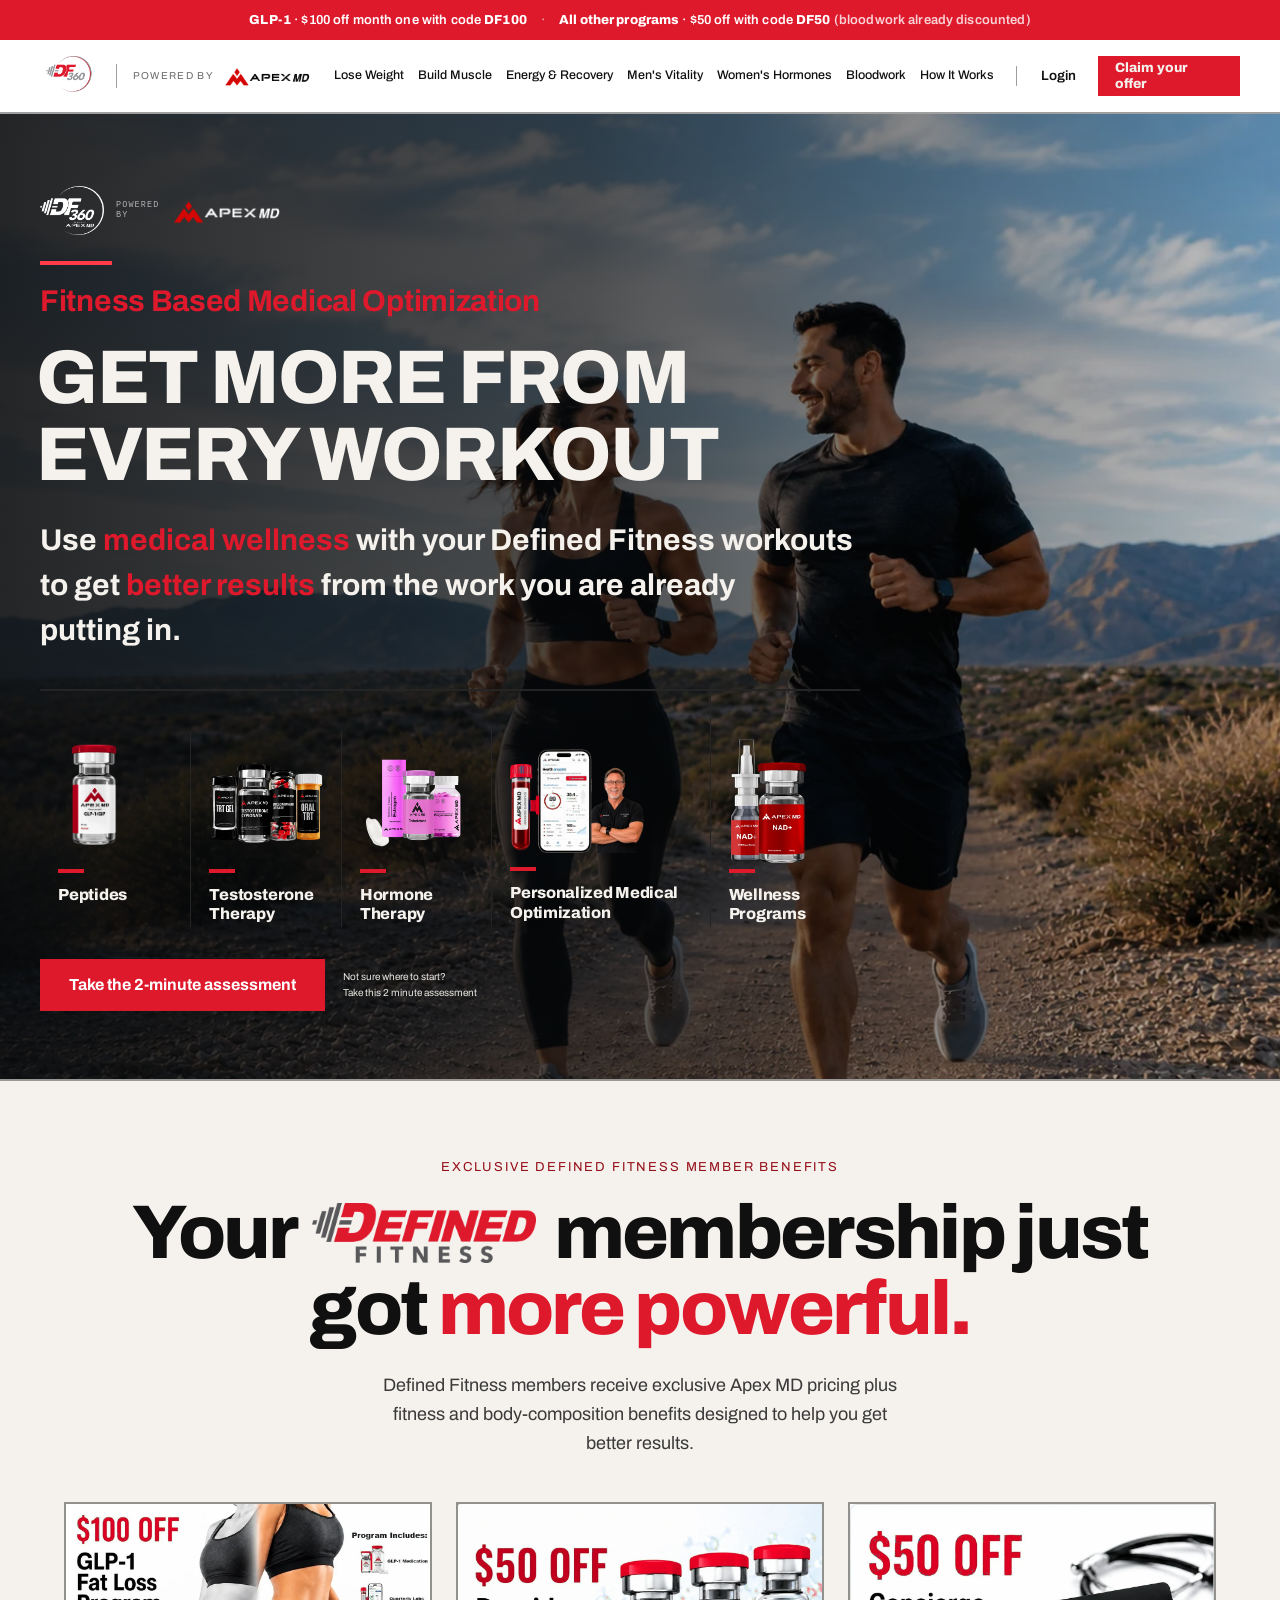
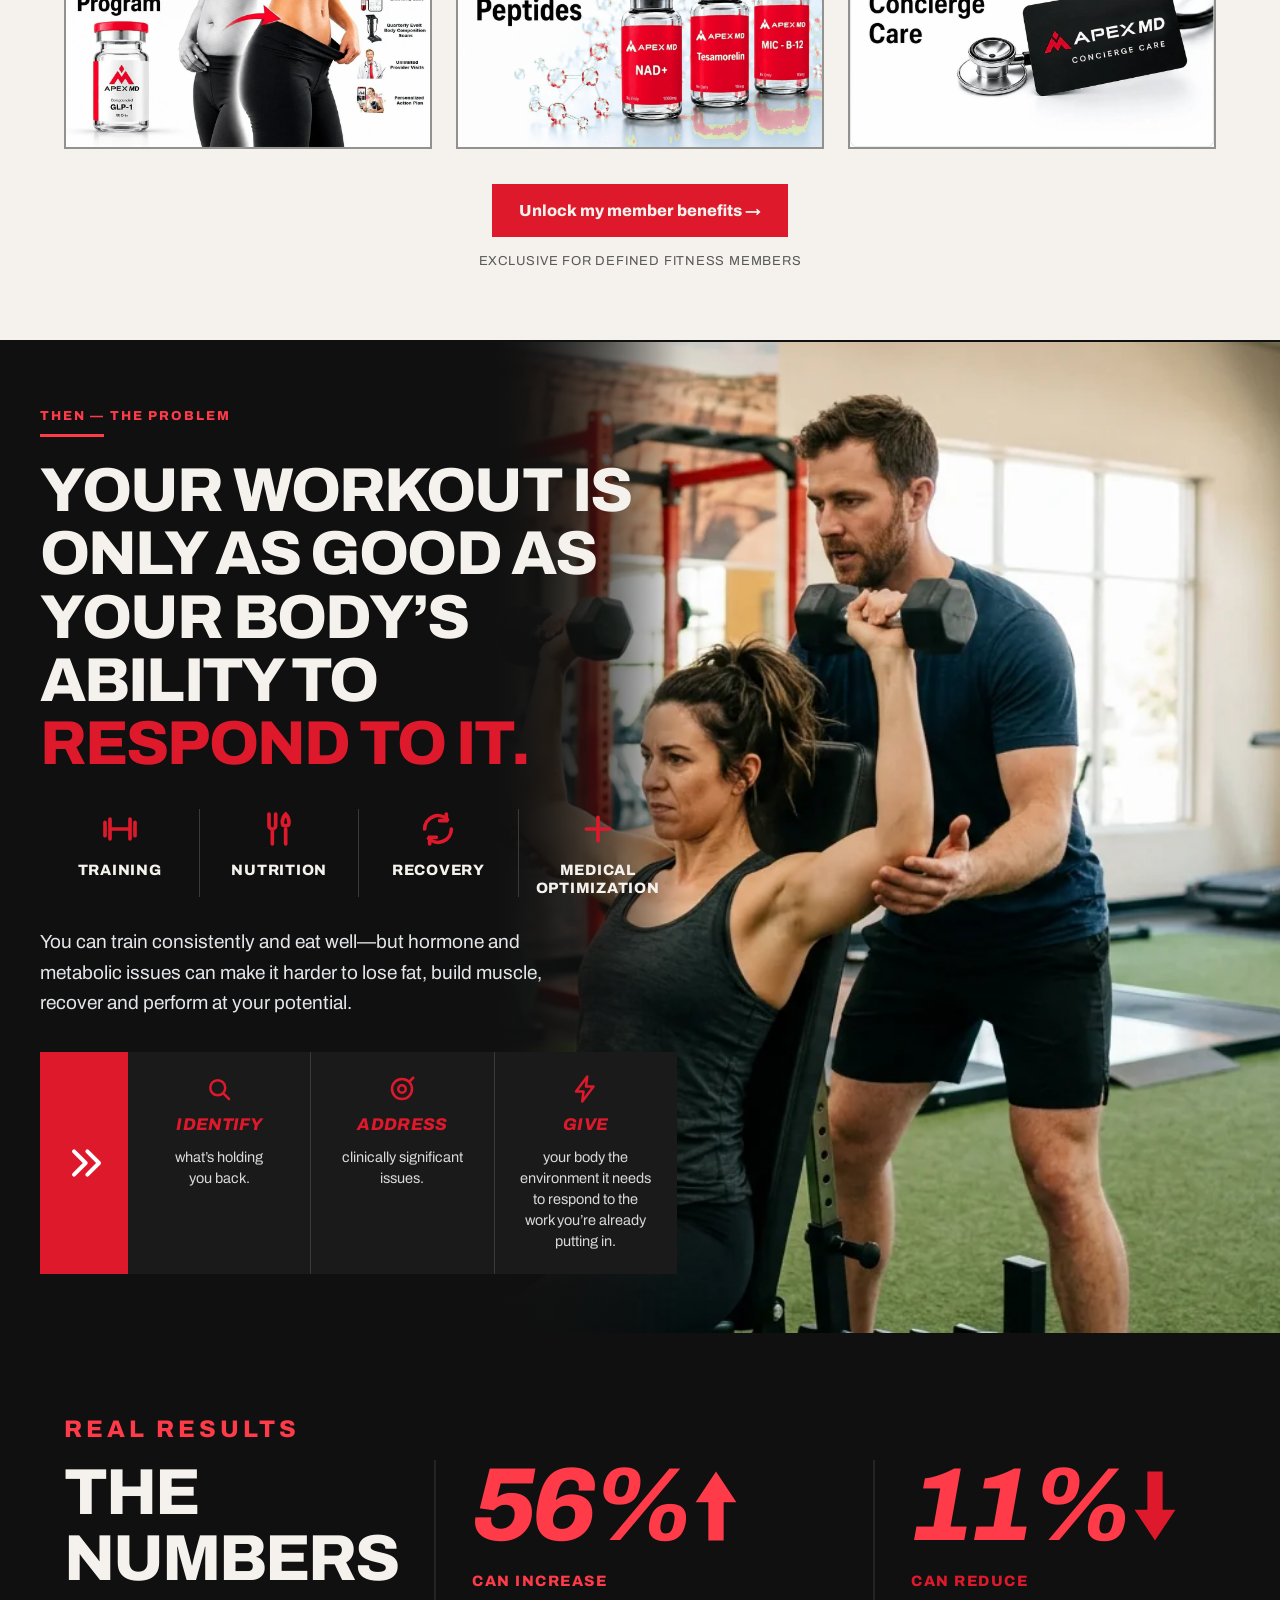
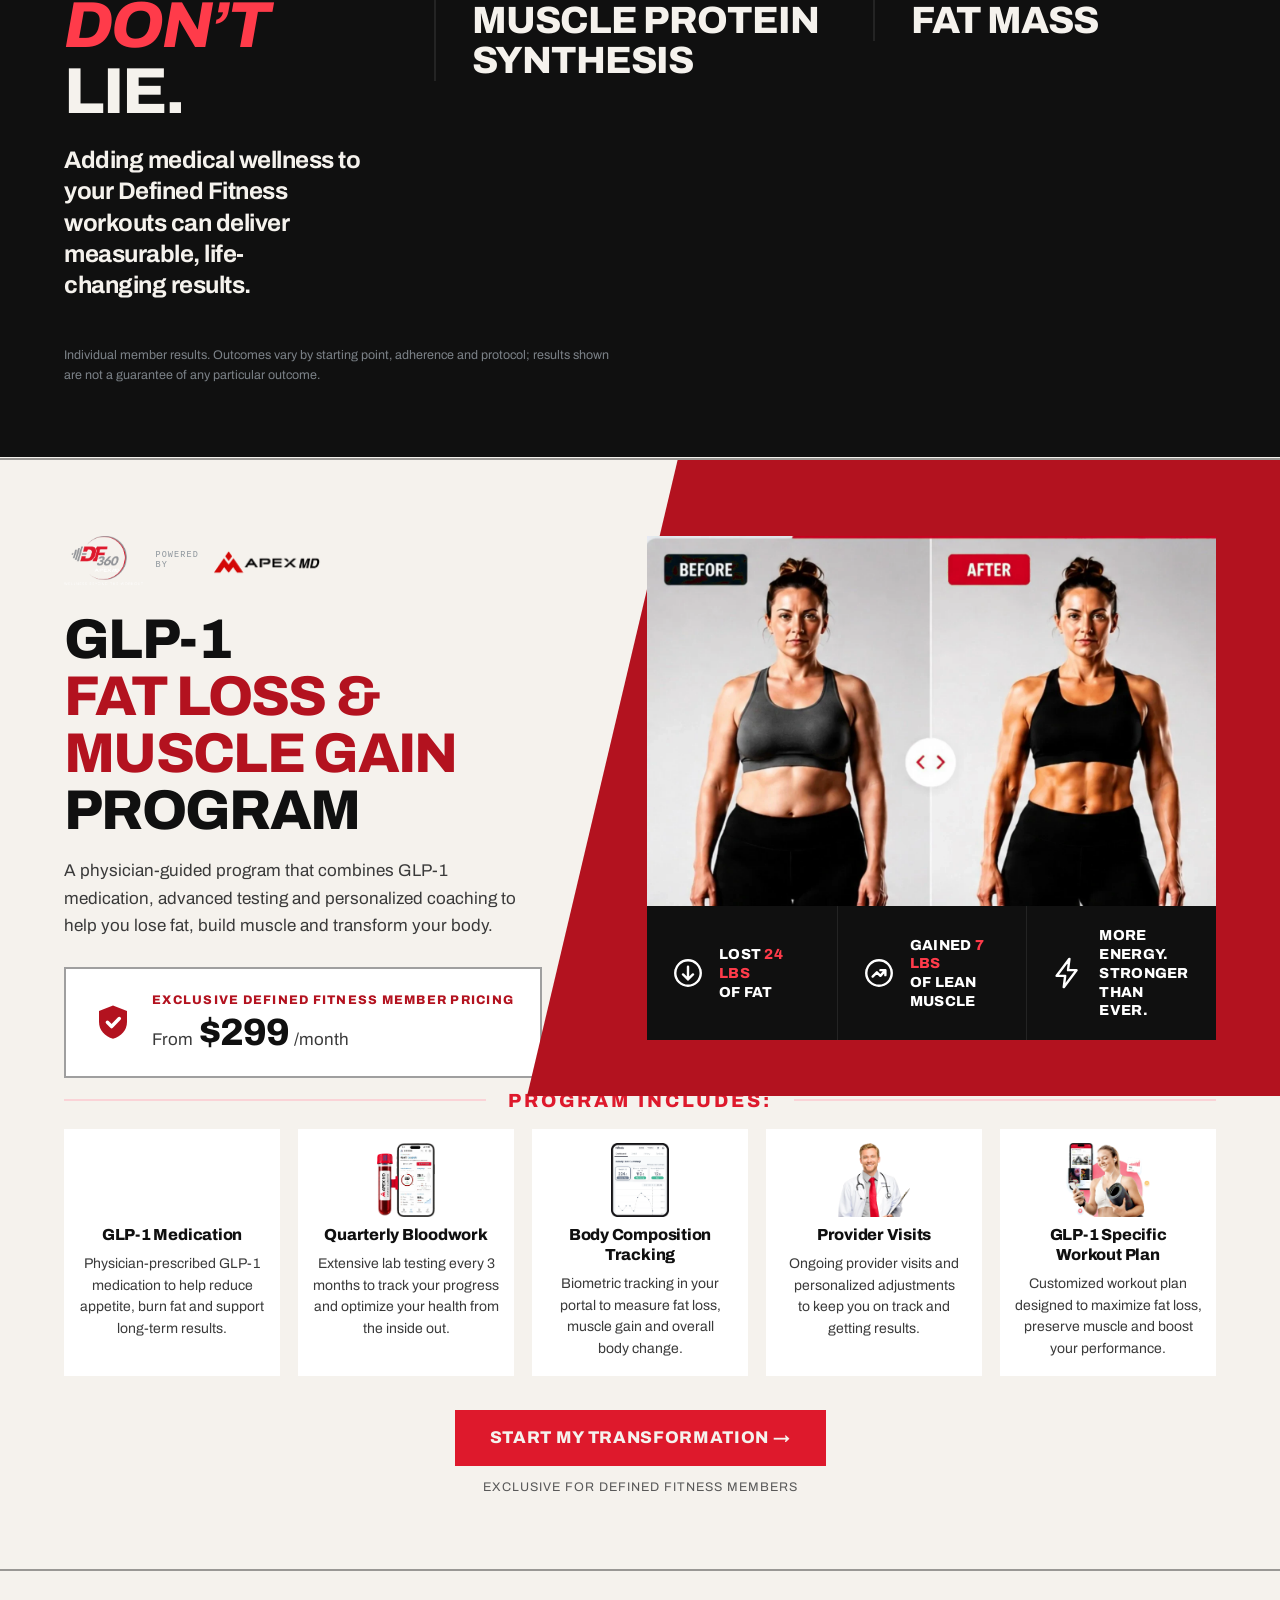
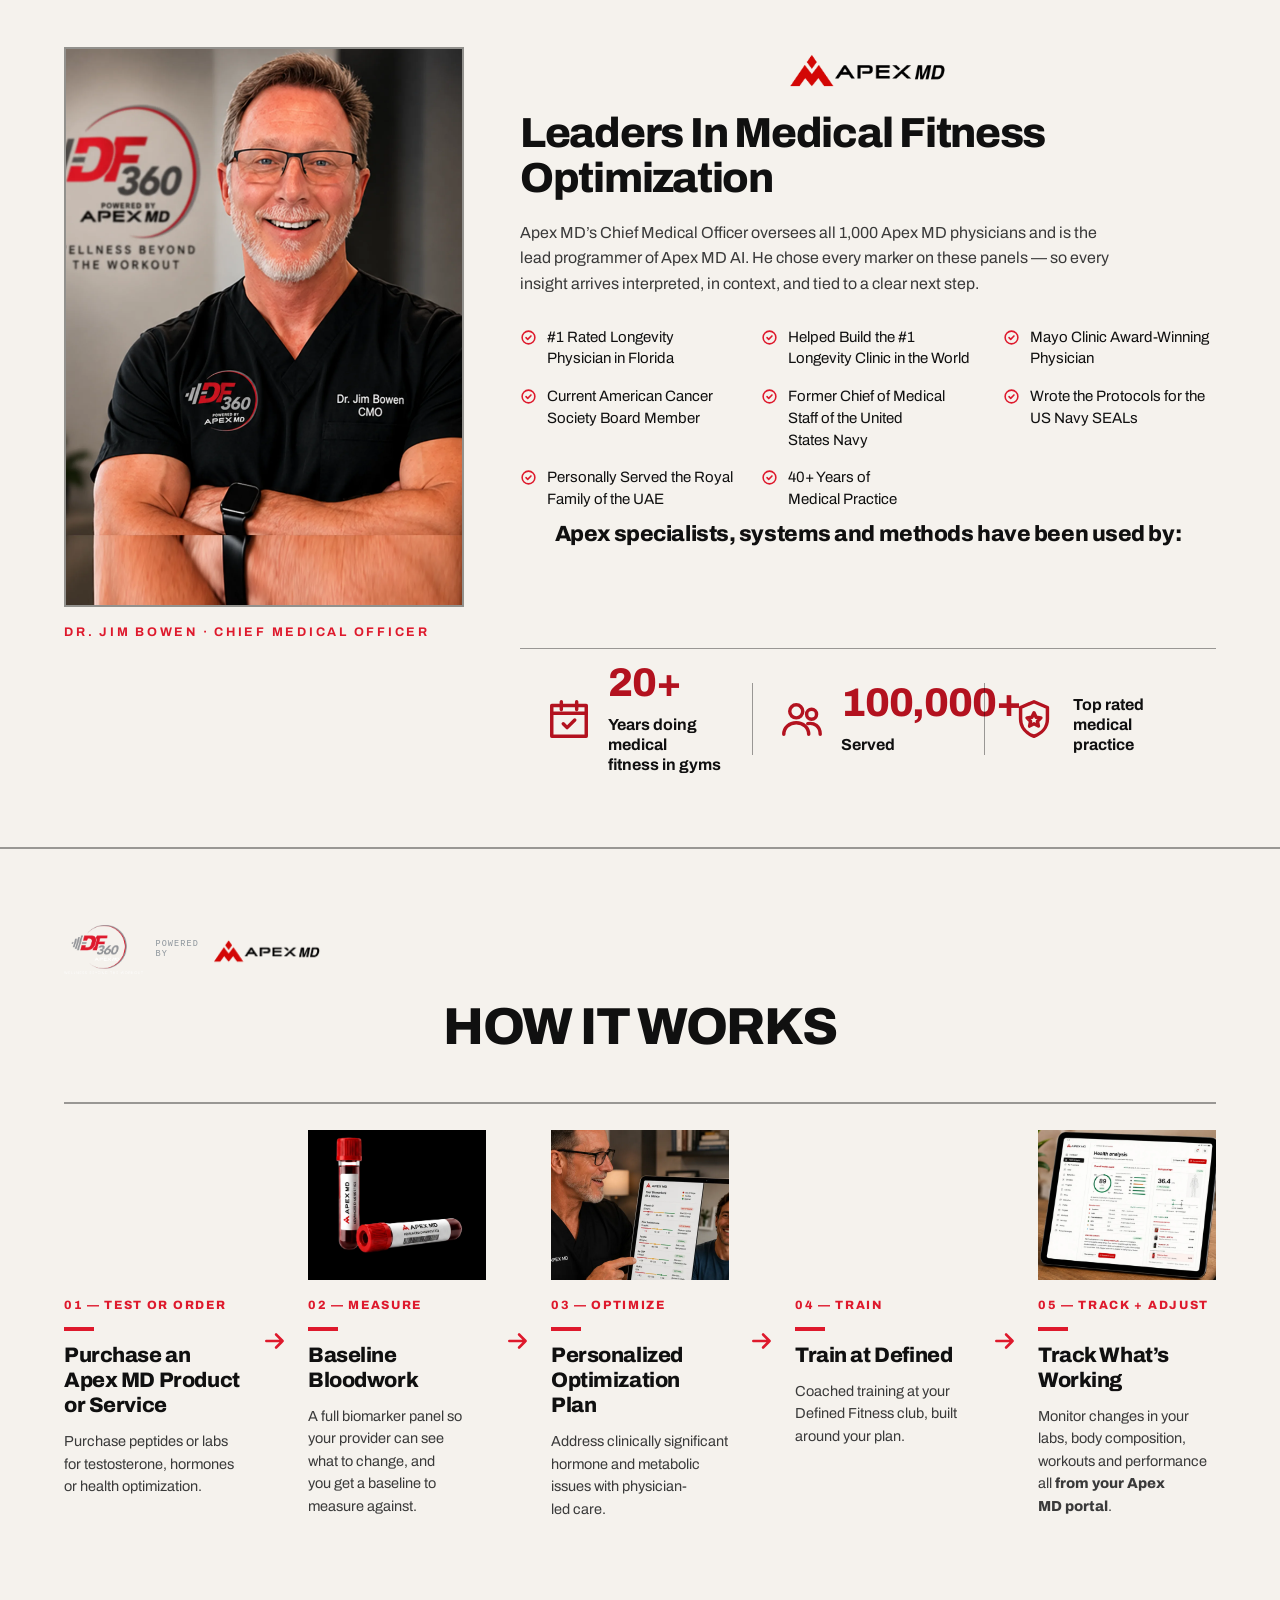
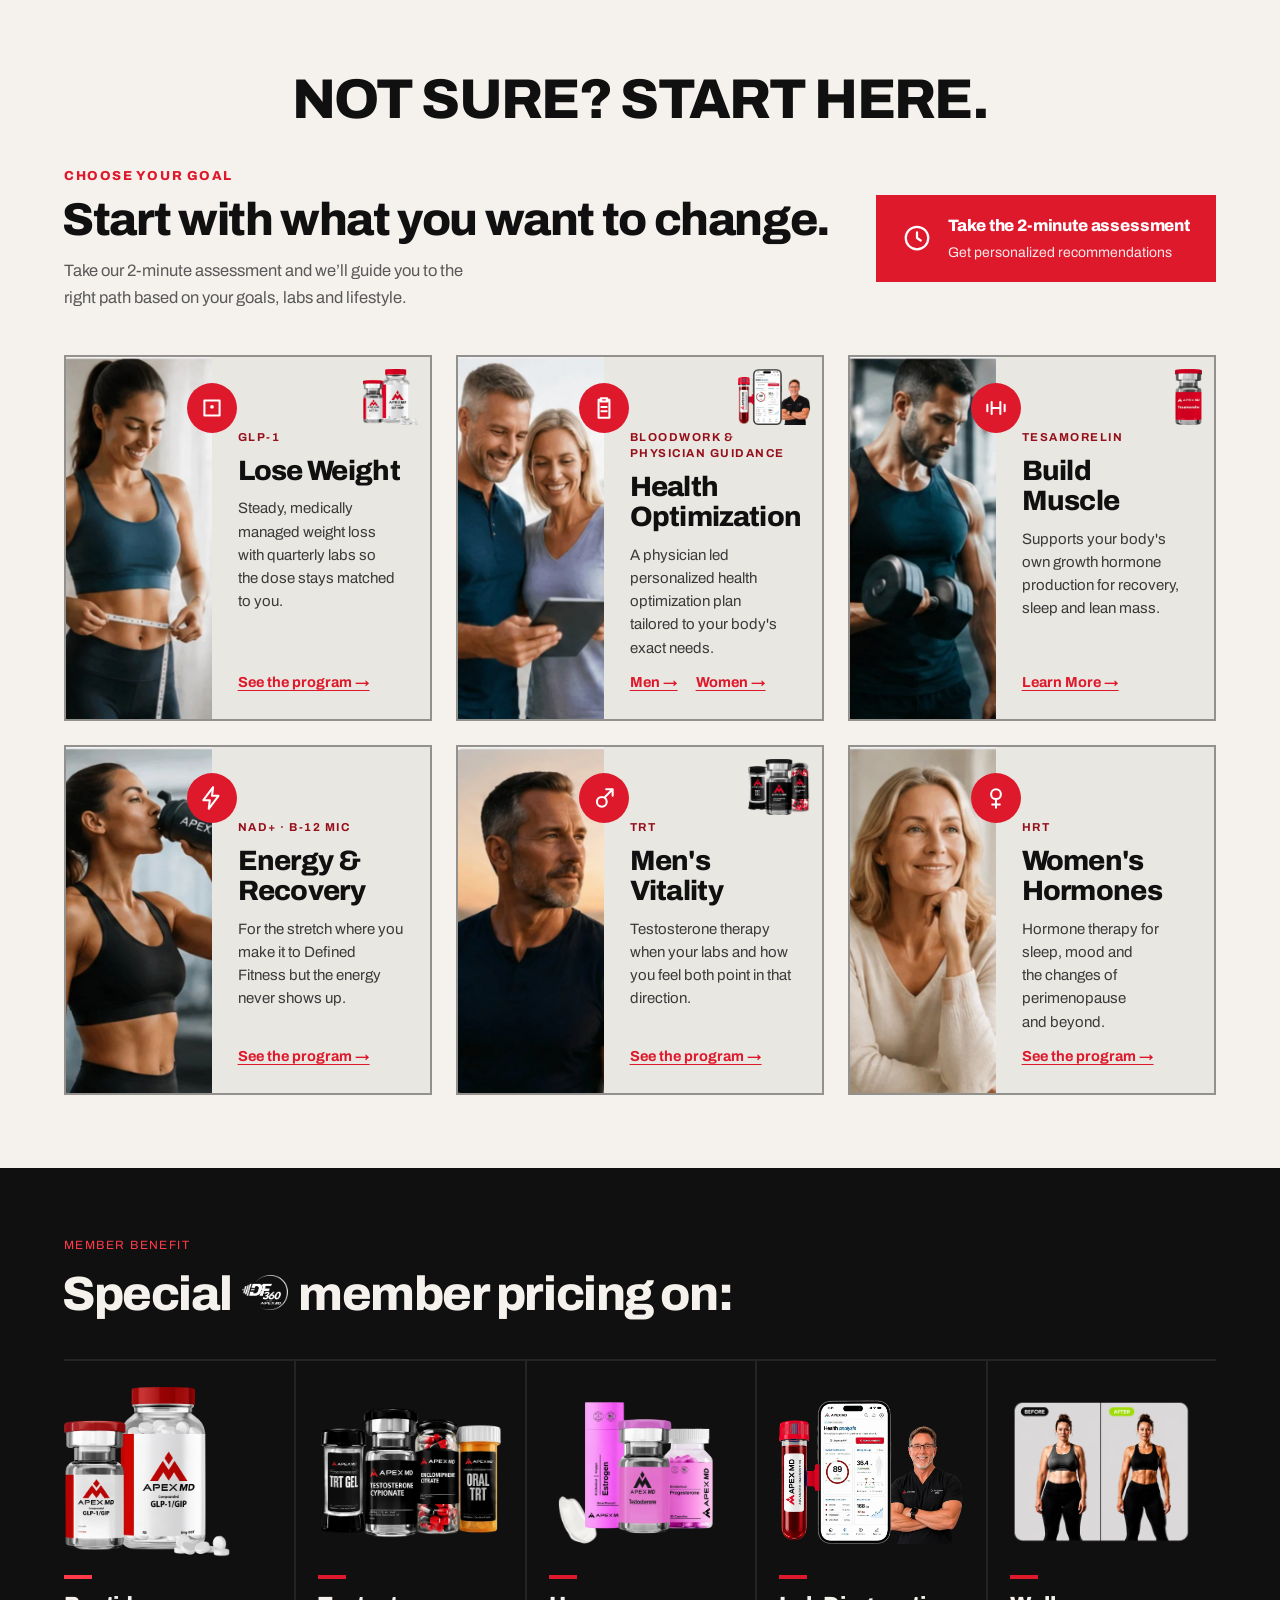
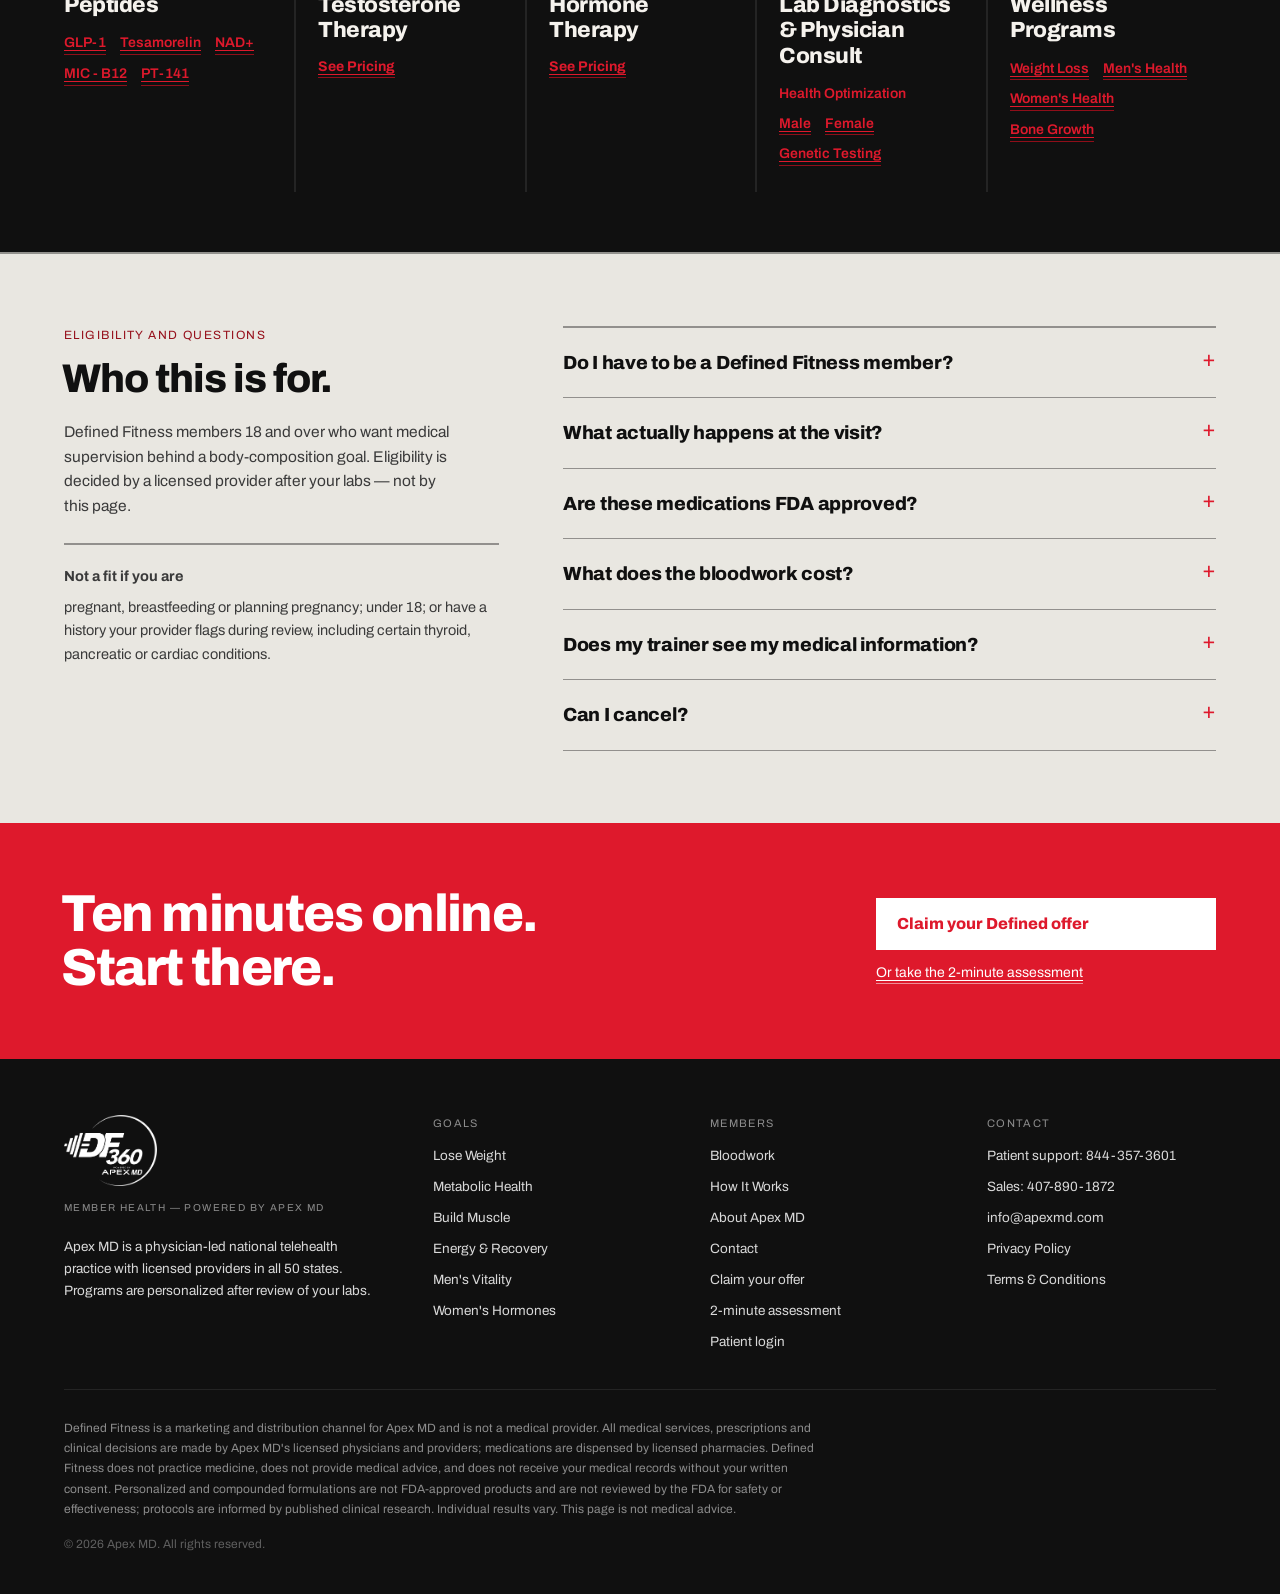
==== index.html @ b508d7da "Version image URLs so recoloured art actually reaches browsers vercel.json serves /img/* as immutabl" ====
<!DOCTYPE html>
<html lang="en">
<head>
<meta charset="utf-8">
<meta name="viewport" content="width=device-width, initial-scale=1">
<title>DF360 Member Health, powered by Apex MD — Medical Weight Loss, Hormones &amp; Peptides</title>
<meta name="description" content="A Defined Fitness member benefit powered by Apex MD. Start with a full biomarker panel, then work with a licensed physician on GLP-1, hormone, peptide and longevity programs at exclusive member pricing.">
<link rel="canonical" href="https://df360.apexmd.com/">
<meta name="theme-color" content="#DE192C">
<link rel="icon" href="favicon.ico" sizes="any">
<link rel="icon" type="image/png" sizes="32x32" href="favicon-32.png">
<link rel="icon" type="image/png" sizes="16x16" href="favicon-16.png">
<link rel="apple-touch-icon" href="apple-touch-icon.png">
<meta property="og:type" content="website">
<meta property="og:site_name" content="DF360 Member Health — Apex MD">
<meta property="og:title" content="Get more from every workout — Defined Fitness member health, powered by Apex MD">
<meta property="og:description" content="Training is only half the equation. Book your full biomarker panel at your Defined Fitness club and get physician-guided care at exclusive Defined Fitness member pricing.">
<meta property="og:url" content="https://df360.apexmd.com/">
<meta property="og:image" content="https://df360.apexmd.com/img/df360/hero-run.webp?v=16bed509">
<meta property="og:image:alt" content="A DF360 spin class in session">
<meta name="twitter:card" content="summary_large_image">
<meta name="twitter:title" content="Get more from every workout — Defined Fitness member health, powered by Apex MD">
<meta name="twitter:description" content="Book your full biomarker panel at your Defined Fitness club. Physician-guided programs at exclusive Defined Fitness member pricing.">
<meta name="twitter:image" content="https://df360.apexmd.com/img/df360/hero-run.webp?v=16bed509">
<link rel="preconnect" href="https://fonts.googleapis.com">
<link rel="preconnect" href="https://fonts.gstatic.com" crossorigin>
<link rel="stylesheet" href="https://fonts.googleapis.com/css2?family=Archivo:wght@400;500;600;700;800&display=swap">
<link rel="stylesheet" href="assets/css/modernist.css?v=df6">
<link rel="stylesheet" href="assets/css/site.css?v=df6">
<script type="application/ld+json">
{"@context":"https://schema.org","@type":"MedicalBusiness","name":"Apex MD at DF360","url":"https://df360.apexmd.com/","medicalSpecialty":"PreventiveMedicine","description":"Physician-led telehealth weight loss, hormone therapy and peptide programs offered to Defined Fitness members by Apex MD.","areaServed":"United States","parentOrganization":{"@type":"Organization","name":"Apex MD"}}
</script>
<style>@media (max-width:760px){.hp-desk-only{display:none}}</style>
</head>
<body>
<!-- Google Tag Manager (noscript) -->
<noscript><iframe src="https://www.googletagmanager.com/ns.html?id=GTM-MVWKWK6D"
height="0" width="0" style="display:none;visibility:hidden"></iframe></noscript>
<!-- End Google Tag Manager (noscript) -->
<main id="top">
<div class="hp-offerbar" role="note" aria-label="Defined Fitness member offer">
  <span><strong>GLP-1</strong> &middot; $100 off month one with code <strong>DF100</strong></span>
  <span class="hp-offerbar__sep" aria-hidden="true">&middot;</span>
  <span><strong>All other programs</strong> &middot; $50 off with code <strong>DF50</strong> <span class="hp-desk-only" style="opacity:.8">(bloodwork already discounted)</span></span>
</div>
<div class="page page--desktop">

        <div style="display:flex;align-items:center;gap:22px;padding:16px 40px;background:#fff;border-bottom:2px solid var(--color-divider)">
          
          <div style="display:flex;align-items:center;gap:11px;margin-right:auto;flex:0 0 auto">
            <img src="img/df360/logo-df360-grey.webp?v=09c337cb" alt="DF360" style="display:block;height:40px;width:auto;flex:0 0 auto;max-width:none" loading="lazy" decoding="async" fetchpriority="high" width="916" height="182"><span style="display:flex;align-items:center;gap:9px;border-left:1px solid var(--color-divider);padding-left:16px"><span style="font-size:10px;letter-spacing:.13em;text-transform:uppercase;color:#6B6B6B;white-space:nowrap">Powered by</span><img src="img/df360/logo-apex-dark.webp?v=c590a35a" alt="Apex MD" style="display:block;height:24px;width:auto;flex:0 0 auto;max-width:none" loading="lazy" decoding="async" width="1784" height="477"></span>
          </div><div style="display:flex;gap:14px;font-size:12.5px;font-weight:500;white-space:nowrap">
            <span><a href="weight-loss.html" style="color:inherit;text-decoration:none">Lose Weight</a></span><span><a href="sermorelin.html" style="color:inherit;text-decoration:none">Build Muscle</a></span><span><a href="nad.html" style="color:inherit;text-decoration:none">Energy &amp; Recovery</a></span><span><a href="testosterone.html" style="color:inherit;text-decoration:none">Men's Vitality</a></span><span><a href="hormones.html" style="color:inherit;text-decoration:none">Women's Hormones</a></span><span><a href="bloodwork.html" style="color:inherit;text-decoration:none">Bloodwork</a></span><span><a href="how-it-works.html" style="color:inherit;text-decoration:none">How It Works</a></span>
          </div>
          <a href="https://ehr.apexmd.com/login" style="font-size:13.5px;font-weight:600;border-left:1px solid var(--color-divider);padding-left:24px;color:inherit;text-decoration:none">Login</a>
          <a href="https://formdefined.apexmd.com/?categoryId=bloodwork" data-intake="body-scan" class="btn btn-primary" style="min-height:40px;padding:0 16px;font-size:13.5px">Claim your offer</a>
        </div>

        <div style="position:relative;min-height:760px;background:#101010;overflow:hidden">
          <div style="position:absolute;inset:0">
            <img src="img/df360/hero-run.webp?v=16bed509" alt="Two Defined Fitness members out for a run" style="width:100%;height:100%;object-position:62% 42%;filter:contrast(1.04) brightness(.8);object-fit:cover" loading="eager" fetchpriority="high" decoding="async" width="1672" height="941">
          </div>
          <div style="position:absolute;inset:0;background:linear-gradient(90deg,rgba(8,10,12,.86) 0%,rgba(8,10,12,.64) 46%,rgba(8,10,12,.04) 100%);pointer-events:none"></div>
          <div style="position:relative;padding:72px 64px 68px;max-width:900px;color:#F5F2ED">
            <span class="hp-lockup" style="display:flex;align-items:center;gap:12px;margin-bottom:26px"><img src="img/df360/logo-df360-white.webp?v=10a34cec" alt="DF360" style="height:49px;width:auto;flex:0 0 auto;max-width:none"><span style="font-family:Menlo,monospace;font-size:8.5px;line-height:1.1;letter-spacing:.13em;text-transform:uppercase;color:rgba(255,255,255,.62);white-space:nowrap;flex:0 0 auto">Powered<br>by</span><img src="img/df360/logo-apex-white.webp?v=296ee9a3" alt="Apex MD" style="height:30px;width:auto;flex:0 0 auto;max-width:none"></span>
            <span style="display:block;width:72px;height:4px;background:#FF3B4A;margin-bottom:18px"></span>
            
            <span style="display: block; font-size: 30px; font-weight: 700; letter-spacing: -.01em; line-height: 1.25; color: #DE192C; margin-bottom: 18px">Fitness Based Medical Optimization</span><h1 style="margin:0;font-size:76px;line-height:1.02;letter-spacing:-.02em;margin-left:-.05em;max-width:17ch;text-transform:uppercase;color:#F5F2ED">Get more from every workout</h1>
            <p style="margin: 24px 0 0; font-size: 30px; line-height: 1.5; max-width: 48ch; font-weight: 700; color: var(--color-bg)">Use <span style="color:#DE192C">medical wellness</span> with your Defined Fitness workouts to get <span style="color:#DE192C">better results</span> from the work you are already putting in.</p>
            <div style="display:grid;grid-template-columns:minmax(0,1fr) minmax(0,1fr) minmax(0,1fr) minmax(0,1.45fr) minmax(0,1fr);gap:0;margin-top:36px;border-top:2px solid #242424;align-items:end">
              <div style="padding:20px 18px 4px;">
                <img src="img/product/glp1-vial.webp?v=6bd470e7" alt="Apex MD compounded GLP-1/GIP vial" style="display:block;height:104px;width:auto;max-width:100%;object-fit:contain;margin:0 0 24px" loading="lazy" decoding="async" width="614" height="900">
                <span style="display:block;width:26px;height:4px;background:#DE192C;margin-bottom:12px"></span>
                <span style="display:block;font-size:16px;font-weight:800;letter-spacing:-.015em;line-height:1.2;min-height:2.4em;color:#F5F2ED">Peptides</span>
              </div>
              <div style="padding:20px 18px 4px;border-left:1px solid #242424;">
                <img src="img/product/trt.webp?v=b6f35fb4" alt="Apex MD testosterone therapy options" style="display:block;height:104px;width:auto;max-width:100%;object-fit:contain;margin-bottom:14px" loading="lazy" decoding="async" width="900" height="654">
                <span style="display:block;width:26px;height:4px;background:#DE192C;margin-bottom:12px"></span>
                <span style="display:block;font-size:16px;font-weight:800;letter-spacing:-.015em;line-height:1.2;color:#F5F2ED">Testosterone Therapy</span>
              </div>
              <div style="padding:20px 18px 4px;border-left:1px solid #242424;">
                <img src="img/product/womens-hormones.webp?v=cc66629c" alt="Apex MD women's hormone therapy" style="display:block;height:104px;width:auto;max-width:100%;object-fit:contain;margin-bottom:14px" loading="lazy" decoding="async" width="900" height="769">
                <span style="display:block;width:26px;height:4px;background:#DE192C;margin-bottom:12px"></span>
                <span style="display:block;font-size:16px;font-weight:800;letter-spacing:-.015em;line-height:1.2;color:#F5F2ED">Hormone Therapy</span>
              </div>
              <div style="padding:20px 18px 4px;border-left:1px solid #242424;">
                <img src="img/hp/goal-health-corner.webp?v=610b6ffc" alt="Apex MD advanced diagnostics vial, the member health analysis and Dr. Jim Bowen" style="display:block;height:104px;width:auto;max-width:100%;object-fit:contain;margin-bottom:14px" loading="lazy" decoding="async" width="717" height="560">
                <span style="display:block;width:26px;height:4px;background:#DE192C;margin-bottom:12px"></span>
                <span style="display: block; font-size: 16px; font-weight: 800; letter-spacing: -.02em; line-height: 1.25; color: #F5F2ED; white-space: nowrap">Personalized Medical&nbsp;<br>Optimization</span>
              </div>
              <div style="padding:20px 18px 4px;border-left:1px solid #242424;">
                <img src="img/product/nad.webp?v=f8c9fa6b" alt="Apex MD NAD+ and wellness protocols" style="display:block;height:128px;width:auto;max-width:100%;object-fit:contain;margin:26px 0 4px" loading="lazy" decoding="async" width="255" height="418">
                <span style="display:block;width:26px;height:4px;background:#DE192C;margin-bottom:12px"></span>
                <span style="display:block;font-size:16px;font-weight:800;letter-spacing:-.015em;line-height:1.2;color:#F5F2ED">Wellness Programs</span>
              </div>
            </div>
            <div style="display:flex;align-items:center;gap:18px;flex-wrap:wrap;margin-top:32px">
              <a href="https://formdefined.apexmd.com/?categoryId=weight-loss" data-intake="assessment" data-action="open-assess" class="btn" style="background:#DE192C;color:#fff;min-height:52px;padding:0 28px;font-size:16px;font-weight:700">Take the 2-minute assessment</a>
              <span style="font-size: 10px; color: var(--color-surface)">Not sure where to start? <br>Take this 2 minute assessment&nbsp;</span>
            </div>
          </div>
        </div>

        <!-- member benefits -->
        <div style="padding:76px 64px 68px;border-top:2px solid var(--color-divider)">
          <span style="display:block;text-align:center;font-size:13px;letter-spacing:.14em;text-transform:uppercase;color:var(--color-accent-700);margin-bottom:18px">Exclusive Defined Fitness member benefits</span>
          <h2 style="margin:0 auto 24px;text-align:center;font-size:76px;font-weight:800;letter-spacing:-.035em;line-height:1;max-width:22ch">Your <img src="img/df360/defined-logo.webp?v=0190ae65" alt="Defined Fitness" style="display:inline-block;height:.78em;width:auto;vertical-align:-.06em;margin:0 .08em" loading="lazy" decoding="async" width="1200" height="317"> membership just got <span style="color:#DE192C">more powerful.</span></h2>
          <p style="margin:0 auto 44px;text-align:center;font-size:18px;line-height:1.6;color:#3A3A3A;max-width:56ch">Defined Fitness members receive exclusive Apex MD pricing plus fitness and body-composition benefits designed to help you get better results.</p>
          <div style="display:grid;grid-template-columns:repeat(3,minmax(0,1fr));gap:24px">
            <div style="background:var(--color-surface);border:2px solid var(--color-divider)"><img src="img/hp/tile-glp1.webp?v=b69b014c" alt="$100 off the GLP-1 Program — physician-guided GLP-1 programs to help you lose weight and feel your best" style="display:block;width:100%;height:100%;object-fit:cover" loading="lazy" decoding="async" width="1200" height="800"></div>
            <div style="background:var(--color-surface);border:2px solid var(--color-divider)"><img src="img/hp/tile-peptide.webp?v=b031ad83" alt="$50 off Peptide, Testosterone and Hormone Programs" style="display:block;width:100%;height:100%;object-fit:cover" loading="lazy" decoding="async" width="1200" height="800"></div>
            <div style="background:var(--color-surface);border:2px solid var(--color-divider)"><img src="img/hp/tile-concierge.webp?v=3031252f" alt="$50 off Apex MD Concierge Care" style="display:block;width:100%;height:100%;object-fit:cover" loading="lazy" decoding="async" width="1200" height="800"></div>
            </div>
          <div style="display:flex;flex-direction:column;align-items:center;gap:14px;margin-top:36px">
            <a href="https://formdefined.apexmd.com/?categoryId=bloodwork" data-intake="body-scan" class="btn btn-primary" style="font-size:16px;padding:16px 26px">Unlock my member benefits →</a>
            <span style="font-size:13px;letter-spacing:.06em;text-transform:uppercase;color:#595959">Exclusive for Defined Fitness members</span>
          </div>
        </div>

        <!-- then, the problem -->
        <div style="position:relative;background:#101010;color:#F5F2ED;border-top:2px solid var(--color-divider);overflow:hidden">
          <img src="img/df360/woman-trainer.webp?v=d066da97" alt="A member training with a coach at Defined Fitness" style="position:absolute;top:0;bottom:0;right:0;left:38%;width:62%;height:100%;object-fit:cover;object-position:72% 30%;-webkit-mask-image:linear-gradient(90deg,transparent 0,#000 24%);mask-image:linear-gradient(90deg,transparent 0,#000 24%)" loading="lazy" decoding="async" width="1200" height="1200">
          <div style="position:absolute;inset:0;background:linear-gradient(90deg,#101010 0%,#101010 38%,rgba(16,16,16,0) 54%)"></div>
          <div style="position:relative;padding:64px 64px 60px;max-width:56%">
            <span style="display:block;font-size:13px;font-weight:800;letter-spacing:.16em;text-transform:uppercase;color:#FF3B4A;margin-bottom:8px">Then — the problem</span>
            <span style="display:block;width:64px;height:3px;background:#FF3B4A;margin-bottom:22px"></span>
            <h2 style="margin:0 0 34px;font-size:62px;font-weight:800;line-height:1.02;letter-spacing:-.03em;text-transform:uppercase;max-width:19ch">Your workout is only as good as your body’s ability to <span style="color:#DE192C">respond to it.</span></h2>
            <div style="display:grid;grid-template-columns:repeat(4,minmax(0,1fr));margin-bottom:30px">
                <div style="display:flex;flex-direction:column;align-items:center;text-align:center;gap:12px;padding:0 18px;">
                  <svg width="40" height="40" viewBox="0 0 24 24" fill="none" stroke="#DE192C" stroke-width="2.2" stroke-linecap="round"><path d="M6 6v12M3 8v8M18 6v12M21 8v8M6 12h12"></path></svg>
                  <span style="font-size:15px;font-weight:800;letter-spacing:.05em;text-transform:uppercase;line-height:1.2;color:#F5F2ED">Training</span>
                </div>
                <div style="display:flex;flex-direction:column;align-items:center;text-align:center;gap:12px;padding:0 18px;border-left:1px solid #3A3A3A;">
                  <svg width="40" height="40" viewBox="0 0 24 24" fill="none" stroke="#DE192C" stroke-width="2.2" stroke-linecap="round"><path d="M6 3v7a2 2 0 0 0 4 0V3M8 12v9M16 3c-1.5 1.5-2 3-2 5s.5 2 2 2 2 0 2-2-.5-3.5-2-5zM16 12v9"></path></svg>
                  <span style="font-size:15px;font-weight:800;letter-spacing:.05em;text-transform:uppercase;line-height:1.2;color:#F5F2ED">Nutrition</span>
                </div>
                <div style="display:flex;flex-direction:column;align-items:center;text-align:center;gap:12px;padding:0 18px;border-left:1px solid #3A3A3A;">
                  <svg width="40" height="40" viewBox="0 0 24 24" fill="none" stroke="#DE192C" stroke-width="2.2" stroke-linecap="round"><path d="M20 12a8 8 0 0 1-13.7 5.6M4 12a8 8 0 0 1 13.7-5.6"></path><path d="M17 3v4h-4M7 21v-4h4"></path></svg>
                  <span style="font-size:15px;font-weight:800;letter-spacing:.05em;text-transform:uppercase;line-height:1.2;color:#F5F2ED">Recovery</span>
                </div>
                <div style="display:flex;flex-direction:column;align-items:center;text-align:center;gap:12px;padding:0 18px;border-left:1px solid #3A3A3A;">
                  <svg width="40" height="40" viewBox="0 0 24 24" fill="none" stroke="#DE192C" stroke-width="2.2" stroke-linecap="round"><path d="M12 5v14M5 12h14"></path></svg>
                  <span style="font-size:15px;font-weight:800;letter-spacing:.05em;text-transform:uppercase;line-height:1.2;color:#F5F2ED">Medical optimization</span>
                </div>
            </div>
            <p style="margin:0 0 34px;font-size:19px;line-height:1.6;color:#e4e7ea;max-width:48ch">You can train consistently and eat well—but hormone and metabolic issues can make it harder to lose fat, build muscle, recover and perform at your potential.</p>
            <div style="display:flex;align-items:stretch;background:#1A1A1A">
              <div style="flex:none;width:88px;background:#DE192C;display:flex;align-items:center;justify-content:center">
                <svg width="40" height="40" viewBox="0 0 24 24" fill="none" stroke="#fff" stroke-width="2.4" stroke-linecap="round" stroke-linejoin="round"><path d="M6 5l7 7-7 7M14 5l7 7-7 7"></path></svg>
              </div>
                <div style="flex:1;display:flex;flex-direction:column;align-items:center;text-align:center;gap:8px;padding:22px 20px;">
                  <svg width="30" height="30" viewBox="0 0 24 24" fill="none" stroke="#DE192C" stroke-width="2" stroke-linecap="round" stroke-linejoin="round"><circle cx="11" cy="11" r="6"></circle><path d="M20 20l-4.5-4.5"></path></svg>
                  <span style="font-size:17px;font-weight:800;font-style:italic;letter-spacing:.02em;text-transform:uppercase;color:#DE192C">Identify</span>
                  <span style="font-size:14.5px;line-height:1.45;color:#D9D9D9">what’s holding you back.</span>
                </div>
                <div style="flex:1;display:flex;flex-direction:column;align-items:center;text-align:center;gap:8px;padding:22px 20px;border-left:1px solid #3A3A3A;">
                  <svg width="30" height="30" viewBox="0 0 24 24" fill="none" stroke="#DE192C" stroke-width="2" stroke-linecap="round" stroke-linejoin="round"><circle cx="12" cy="12" r="8"></circle><circle cx="12" cy="12" r="3"></circle><path d="M18 6l3-3"></path></svg>
                  <span style="font-size:17px;font-weight:800;font-style:italic;letter-spacing:.02em;text-transform:uppercase;color:#DE192C">Address</span>
                  <span style="font-size:14.5px;line-height:1.45;color:#D9D9D9">clinically significant issues.</span>
                </div>
                <div style="flex:1;display:flex;flex-direction:column;align-items:center;text-align:center;gap:8px;padding:22px 20px;border-left:1px solid #3A3A3A;">
                  <svg width="30" height="30" viewBox="0 0 24 24" fill="none" stroke="#DE192C" stroke-width="2" stroke-linecap="round" stroke-linejoin="round"><path d="M13 2 4 14h6l-1 8 9-12h-6z"></path></svg>
                  <span style="font-size:17px;font-weight:800;font-style:italic;letter-spacing:.02em;text-transform:uppercase;color:#DE192C">Give</span>
                  <span style="font-size:14.5px;line-height:1.45;color:#D9D9D9">your body the environment it needs to respond to the work you’re already putting in.</span>
                </div>
            </div>
          </div>
        </div>

        <!-- real results -->
        <div style="padding:76px 64px 72px;background:#101010;color:#F5F2ED;border-top:2px solid var(--color-divider)">
          
          
          <span style="display:block;font-size:24px;font-weight:800;letter-spacing:.16em;text-transform:uppercase;color:#FF3B4A;margin-bottom:12px">Real results</span><div style="display:grid;grid-template-columns:minmax(0,0.95fr) minmax(0,1.15fr) minmax(0,1fr);gap:44px;align-items:start;margin-bottom:44px">
            <div>
              
              <h2 style="margin: 0 0 20px; font-size: 65px; font-weight: 800; line-height: 1.02; letter-spacing: -.03em; text-transform: uppercase; max-width: 14ch">The numbers <span style="font-style:italic;color:#FF3B4A">don’t</span> lie.</h2>
              <p style="margin: 0; font-size: 24px; font-weight: 700; line-height: 1.3; letter-spacing: -.02em; color: var(--color-bg); max-width: 26ch">Adding medical wellness to your Defined Fitness workouts can deliver measurable, life-changing results.</p>
            </div>
            <div style="padding-left:36px;border-left:2px solid #242424">
              <div style="display:flex;align-items:center;gap:6px">
                <span style="font-size:104px;font-weight:800;font-style:italic;letter-spacing:-.05em;line-height:.88;color:#FF3B4A">56%</span>
                <svg width="44" height="74" viewBox="0 0 34 58" fill="none" aria-hidden="true"><path d="M17 2 L33 26 H23 V56 H11 V26 H1 Z" fill="#FF3B4A"></path></svg>
              </div>
              <span style="display:block;margin-top:18px;font-size:15px;font-weight:800;letter-spacing:.1em;text-transform:uppercase;color:#FF3B4A">CAN INCREASE</span>
              <span style="display:block;margin-top:8px;font-size:38px;font-weight:800;letter-spacing:-.025em;line-height:1.05;text-transform:uppercase;color:#F5F2ED">Muscle protein synthesis</span>
            </div>
            <div style="padding-left:36px;border-left:2px solid #242424">
              <div style="display:flex;align-items:center;gap:6px">
                <span style="font-size:104px;font-weight:800;font-style:italic;letter-spacing:-.05em;line-height:.88;color:#FF3B4A">11%</span>
                <svg width="44" height="74" viewBox="0 0 34 58" fill="none" aria-hidden="true"><path d="M17 56 L1 32 H11 V2 H23 V32 H33 Z" fill="#DE192C"></path></svg>
              </div>
              <span style="display:block;margin-top:18px;font-size:15px;font-weight:800;letter-spacing:.1em;text-transform:uppercase;color:#DE192C">CAN REDUCE</span>
              <span style="display:block;margin-top:8px;font-size:38px;font-weight:800;letter-spacing:-.025em;line-height:1.05;text-transform:uppercase;color:#F5F2ED">Fat mass</span>
            </div>
          </div>
          <p style="margin:32px 0 0;font-size:12.5px;line-height:1.6;color:#7c8288;max-width:80ch">Individual member results. Outcomes vary by starting point, adherence and protocol; results shown are not a guarantee of any particular outcome.</p>
        </div>

        <!-- apex md history -->
        

        <!-- glp-1 program -->
        <div style="position:relative;overflow:hidden;padding:76px 64px 72px;border-top:2px solid var(--color-divider)">
          <div style="display:grid;grid-template-columns:minmax(0,1fr) minmax(0,1.08fr);gap:56px;align-items:start;margin-bottom:12px">
            <div>
              <span class="hp-lockup" style="display:flex;align-items:center;gap:12px;margin-bottom:26px"><img src="img/df360/logo-df360-white.webp?v=10a34cec" alt="DF360" style="height:49px;width:auto;flex:0 0 auto;max-width:none"><span style="font-family:Menlo,monospace;font-size:8.5px;line-height:1.1;letter-spacing:.13em;text-transform:uppercase;color:rgba(255,255,255,.62);white-space:nowrap;flex:0 0 auto">Powered<br>by</span><img src="img/df360/logo-apex-white.webp?v=296ee9a3" alt="Apex MD" style="height:30px;width:auto;flex:0 0 auto;max-width:none"></span>
              <h2 style="margin:0 0 18px;font-size:56px;font-weight:800;line-height:1.02;letter-spacing:-.03em;text-transform:uppercase">GLP-1<br><span style="color:#B3121F">Fat Loss &amp; Muscle Gain</span><br>Program</h2>
              <p style="margin:0 0 28px;font-size:17px;line-height:1.6;color:#3A3A3A;max-width:46ch">A physician-guided program that combines GLP-1 medication, advanced testing and personalized coaching to help you lose fat, build muscle and transform your body.</p>
              <div style="display:flex;align-items:center;gap:18px;padding:22px 26px;background:#fff;border:2px solid var(--color-divider);width:max-content">
                <svg width="42" height="42" viewBox="0 0 24 24" fill="#B3121F" style="flex:none"><path d="M12 2.5l8 3.2v6.1c0 4.8-3.3 8.4-8 9.7-4.7-1.3-8-4.9-8-9.7V5.7z"></path><path d="M8.8 12.2l2.4 2.4 4.4-4.6" stroke="#fff" stroke-width="2" fill="none" stroke-linecap="round" stroke-linejoin="round"></path></svg>
                <div>
                  <span style="display:block;font-size:12.5px;font-weight:800;letter-spacing:.1em;text-transform:uppercase;color:#B3121F;margin-bottom:4px">Exclusive Defined Fitness member pricing</span>
                  <span style="display:flex;align-items:baseline;gap:6px"><span style="font-size:17px;color:#3A3A3A">From</span><span style="font-size:38px;font-weight:800;letter-spacing:-.03em;line-height:1">$299</span><span style="font-size:17px;color:#3A3A3A">/month</span></span>
                </div>
              </div>
            </div>
            <div style="position:relative">
              <div style="position:absolute;top:-76px;bottom:-56px;left:-120px;right:-64px;background:linear-gradient(135deg,#B3121F 0%,#B3121F 60%,#B3121F 100%);clip-path:polygon(20% 0,100% 0,100% 100%,0 100%);z-index:0;pointer-events:none"></div>
              <img src="img/hp/glp1-beforeafter.webp?v=f0b75eb3" alt="Member before and after the GLP-1 Fat Loss &amp; Muscle Gain Program" style="position:relative;z-index:1;display:block;width:100%;height:auto" loading="lazy" decoding="async" width="1430" height="930">
            <div style="position:relative;z-index:1;display:grid;grid-template-columns:repeat(3,minmax(0,1fr));background:#101010">
              <div style="display:flex;align-items:center;gap:14px;padding:20px 24px;">
                <svg width="34" height="34" viewBox="0 0 24 24" fill="none" stroke="#fff" stroke-width="1.7" stroke-linecap="round" stroke-linejoin="round" style="flex:none"><circle cx="12" cy="12" r="9"></circle><path d="M12 7.5v9M8.5 13l3.5 3.5 3.5-3.5"></path></svg>
                <span style="font-size:14.5px;font-weight:800;letter-spacing:.02em;line-height:1.3;text-transform:uppercase;color:#fff">Lost <span style="color:#FF3B4A">24 lbs</span><br>of fat</span>
              </div>
              <div style="display:flex;align-items:center;gap:14px;padding:20px 24px;border-left:1px solid #242424;">
                <svg width="34" height="34" viewBox="0 0 24 24" fill="none" stroke="#fff" stroke-width="1.7" stroke-linecap="round" stroke-linejoin="round" style="flex:none"><circle cx="12" cy="12" r="9"></circle><path d="M7.5 14.5l3-3 2.5 2.5 3.5-4M13 10h3.5v3.5"></path></svg>
                <span style="font-size:14.5px;font-weight:800;letter-spacing:.02em;line-height:1.3;text-transform:uppercase;color:#fff">Gained <span style="color:#FF3B4A">7 lbs</span><br>of lean muscle</span>
              </div>
              <div style="display:flex;align-items:center;gap:14px;padding:20px 24px;border-left:1px solid #242424;">
                <svg width="34" height="34" viewBox="0 0 24 24" fill="none" stroke="#fff" stroke-width="1.7" stroke-linecap="round" stroke-linejoin="round" style="flex:none"><path d="M13 2 4 14h6l-1 8 9-12h-6z"></path></svg>
                <span style="font-size:14.5px;font-weight:800;letter-spacing:.02em;line-height:1.3;text-transform:uppercase;color:#fff">More energy.<br>Stronger than ever.</span>
              </div>
            </div>
            </div>
          </div>
          <div style="display:flex;align-items:center;gap:22px;margin:0 0 18px">
            <span style="flex:1;height:2px;background:#FAD3D7"></span>
            <h3 style="margin:0;font-size:19px;font-weight:800;letter-spacing:.16em;text-transform:uppercase;color:#DE192C;white-space:nowrap">Program includes:</h3>
            <span style="flex:1;height:2px;background:#FAD3D7"></span>
          </div>
          <div style="display:grid;grid-template-columns:repeat(5,minmax(0,1fr));gap:18px">
            <div style="padding:14px 14px 16px;background:#fff;display:flex;flex-direction:column;align-items:center;text-align:center;gap:8px">
              <img src="img/product/glp1.webp?v=705d2f44" alt="Apex MD compounded GLP-1/GIP" style="display:block;height:74px;width:auto" loading="lazy" decoding="async" width="900" height="882">
              <span style="font-size:16px;font-weight:800;letter-spacing:-.015em;line-height:1.25">GLP-1 Medication</span>
              <span style="font-size:14px;line-height:1.55;color:#3A3A3A">Physician-prescribed GLP-1 medication to help reduce appetite, burn fat and support long-term results.</span>
            </div>
            <div style="padding:14px 14px 16px;background:#fff;display:flex;flex-direction:column;align-items:center;text-align:center;gap:8px">
              <img src="img/hp/labs-phone.webp?v=49c2d559" alt="Apex MD advanced diagnostics vial and the member health analysis app" style="display:block;height:74px;width:auto" loading="lazy" decoding="async" width="548" height="700">
              <span style="font-size:16px;font-weight:800;letter-spacing:-.015em;line-height:1.25">Quarterly Bloodwork</span>
              <span style="font-size:14px;line-height:1.55;color:#3A3A3A">Extensive lab testing every 3 months to track your progress and optimize your health from the inside out.</span>
            </div>
            <div style="padding:14px 14px 16px;background:#fff;display:flex;flex-direction:column;align-items:center;text-align:center;gap:8px">
              <img src="img/hp/inbody-app.webp?v=414e3b50" alt="InBody body composition results in the InBody app" style="display:block;height:74px;width:auto" loading="lazy" decoding="async" width="604" height="761">
              <span style="font-size:16px;font-weight:800;letter-spacing:-.015em;line-height:1.25">Body Composition Tracking</span>
              <span style="font-size:14px;line-height:1.55;color:#3A3A3A">Biometric tracking in your portal to measure fat loss, muscle gain and overall body change.</span>
            </div>
            <div style="padding:14px 14px 16px;background:#fff;display:flex;flex-direction:column;align-items:center;text-align:center;gap:8px">
              <img src="img/hp/provider-doc.webp?v=8b5ebd1b" alt="Apex MD provider with a stethoscope and chart" style="display:block;height:74px;width:auto" loading="lazy" decoding="async" width="680" height="700">
              <span style="font-size:16px;font-weight:800;letter-spacing:-.015em;line-height:1.25">Provider Visits</span>
              <span style="font-size:14px;line-height:1.55;color:#3A3A3A">Ongoing provider visits and personalized adjustments to keep you on track and getting results.</span>
            </div>
            <div style="padding:14px 14px 16px;background:#fff;display:flex;flex-direction:column;align-items:center;text-align:center;gap:8px">
              <img src="img/hp/workout-app.webp?v=8675cf6c" alt="GLP-1 specific workout plan in the member app" style="display:block;height:74px;width:auto" loading="lazy" decoding="async" width="792" height="700">
              <span style="font-size:16px;font-weight:800;letter-spacing:-.015em;line-height:1.25">GLP-1 Specific Workout Plan</span>
              <span style="font-size:14px;line-height:1.55;color:#3A3A3A">Customized workout plan designed to maximize fat loss, preserve muscle and boost your performance.</span>
            </div>
          </div>
          <div style="display:flex;flex-direction:column;align-items:center;gap:12px;margin-top:34px">
            <a href="https://formdefined.apexmd.com/?categoryId=weight-loss" data-intake="body-scan" class="btn btn-primary" style="min-height:56px;padding:0 34px;font-size:17px;font-weight:800;letter-spacing:.04em;text-transform:uppercase">Start my transformation →</a>
            <span style="font-size:12.5px;letter-spacing:.08em;text-transform:uppercase;color:#595959">Exclusive for Defined Fitness members</span>
          </div>
        </div>

        <!-- will power offer -->
        <div style="padding:76px 64px 72px;border-top:2px solid var(--color-divider)">
          <div style="display:grid;grid-template-columns:minmax(0,400px) minmax(0,1fr);gap:56px;align-items:start">
            <div>
              <div style="height:560px;background:var(--color-surface);border:2px solid var(--color-divider)">
                <img src="img/df360/bowen-club.webp?v=580f1bb0" alt="Dr. Jim Bowen, Chief Medical Officer, Apex MD" style="display:block;width:100%;height:100%;object-fit:cover;object-position:50% 20%" loading="lazy" decoding="async" width="839" height="1100">
              </div>
              <span style="display:block;margin-top:16px;font-size:12.5px;font-weight:700;letter-spacing:.22em;text-transform:uppercase;color:#DE192C">Dr. Jim Bowen · Chief Medical Officer</span>
            </div>
            <div>
              <img src="img/df360/logo-apex-dark.webp?v=c590a35a" alt="Apex MD" style="display:block;height:44px;width:auto;margin:0 auto 20px" loading="lazy" decoding="async" width="851" height="136">
              <h2 style="margin:0 0 18px;font-size:42px;font-weight:800;line-height:1.08;letter-spacing:-.03em;max-width:34ch">Leaders In Medical Fitness Optimization</h2>
              <p style="margin:0 0 30px;font-size:16px;line-height:1.6;color:#3A3A3A;max-width:66ch">Apex MD’s Chief Medical Officer oversees all 1,000 Apex MD physicians and is the lead programmer of Apex MD AI. He chose every marker on these panels — so every insight arrives interpreted, in context, and tied to a clear next step.</p>
              <div style="display:grid;grid-template-columns:repeat(3,minmax(0,1fr));gap:16px 28px;margin-bottom:6px">
                <div style="display:flex;gap:10px;align-items:flex-start"><svg width="17" height="17" viewBox="0 0 24 24" fill="none" stroke="#DE192C" stroke-width="2.2" stroke-linecap="round" stroke-linejoin="round" style="flex:none;margin-top:2px"><circle cx="12" cy="12" r="9"></circle><path d="M8.5 12.2l2.4 2.4 4.6-4.8"></path></svg><span style="font-size:15px;line-height:1.45">#1 Rated Longevity Physician in Florida</span></div>
                <div style="display:flex;gap:10px;align-items:flex-start"><svg width="17" height="17" viewBox="0 0 24 24" fill="none" stroke="#DE192C" stroke-width="2.2" stroke-linecap="round" stroke-linejoin="round" style="flex:none;margin-top:2px"><circle cx="12" cy="12" r="9"></circle><path d="M8.5 12.2l2.4 2.4 4.6-4.8"></path></svg><span style="font-size:15px;line-height:1.45">Helped Build the #1 Longevity Clinic in the World</span></div>
                <div style="display:flex;gap:10px;align-items:flex-start"><svg width="17" height="17" viewBox="0 0 24 24" fill="none" stroke="#DE192C" stroke-width="2.2" stroke-linecap="round" stroke-linejoin="round" style="flex:none;margin-top:2px"><circle cx="12" cy="12" r="9"></circle><path d="M8.5 12.2l2.4 2.4 4.6-4.8"></path></svg><span style="font-size:15px;line-height:1.45">Mayo Clinic Award-Winning Physician</span></div>
                <div style="display:flex;gap:10px;align-items:flex-start"><svg width="17" height="17" viewBox="0 0 24 24" fill="none" stroke="#DE192C" stroke-width="2.2" stroke-linecap="round" stroke-linejoin="round" style="flex:none;margin-top:2px"><circle cx="12" cy="12" r="9"></circle><path d="M8.5 12.2l2.4 2.4 4.6-4.8"></path></svg><span style="font-size:15px;line-height:1.45">Current American Cancer Society Board Member</span></div>
                <div style="display:flex;gap:10px;align-items:flex-start"><svg width="17" height="17" viewBox="0 0 24 24" fill="none" stroke="#DE192C" stroke-width="2.2" stroke-linecap="round" stroke-linejoin="round" style="flex:none;margin-top:2px"><circle cx="12" cy="12" r="9"></circle><path d="M8.5 12.2l2.4 2.4 4.6-4.8"></path></svg><span style="font-size:15px;line-height:1.45">Former Chief of Medical Staff of the United States Navy</span></div>
                <div style="display:flex;gap:10px;align-items:flex-start"><svg width="17" height="17" viewBox="0 0 24 24" fill="none" stroke="#DE192C" stroke-width="2.2" stroke-linecap="round" stroke-linejoin="round" style="flex:none;margin-top:2px"><circle cx="12" cy="12" r="9"></circle><path d="M8.5 12.2l2.4 2.4 4.6-4.8"></path></svg><span style="font-size:15px;line-height:1.45">Wrote the Protocols for the US Navy SEALs</span></div>
                <div style="display:flex;gap:10px;align-items:flex-start"><svg width="17" height="17" viewBox="0 0 24 24" fill="none" stroke="#DE192C" stroke-width="2.2" stroke-linecap="round" stroke-linejoin="round" style="flex:none;margin-top:2px"><circle cx="12" cy="12" r="9"></circle><path d="M8.5 12.2l2.4 2.4 4.6-4.8"></path></svg><span style="font-size:15px;line-height:1.45">Personally Served the Royal Family of the UAE</span></div>
                <div style="display:flex;gap:10px;align-items:flex-start"><svg width="17" height="17" viewBox="0 0 24 24" fill="none" stroke="#DE192C" stroke-width="2.2" stroke-linecap="round" stroke-linejoin="round" style="flex:none;margin-top:2px"><circle cx="12" cy="12" r="9"></circle><path d="M8.5 12.2l2.4 2.4 4.6-4.8"></path></svg><span style="font-size:15px;line-height:1.45">40+ Years of Medical Practice</span></div>
              </div>
              <div style="padding-top:0">
                <span style="display:block;text-align:center;font-size:22px;font-weight:800;letter-spacing:-.02em;margin-bottom:14px">Apex specialists, systems and methods have been used by:</span>
                <img src="img/hp/used-by-logos.webp?v=42d86e8f" alt="The White House, Mayo Clinic, American Cancer Society, New York Yankees, United States Olympic Team, Dallas Cowboys, Mr. Olympia winners, PGA Tour winners, Texas Rangers, United States Navy SEALs, Texas Health Resources" style="display:block;width:100%;height:auto" loading="lazy" decoding="async" width="1600" height="177">
                <div style="display:grid;grid-template-columns:repeat(3,minmax(0,1fr));align-items:center;margin-top:6px;padding-top:14px;border-top:1px solid var(--color-divider)">
                  <div style="display:flex;align-items:center;gap:16px;padding:0 26px;">
                    <svg width="46" height="46" viewBox="0 0 24 24" fill="none" stroke="#B3121F" stroke-width="1.8" stroke-linecap="round" stroke-linejoin="round" style="flex:none"><rect x="3" y="5" width="18" height="16"></rect><path d="M3 9h18M8 3v4M16 3v4M9 14.5l2 2 4-4"></path></svg>
                    <div style="display:flex;align-items:baseline;gap:12px;flex-wrap:wrap">
                      <span style="font-size:40px;font-weight:800;letter-spacing:-.03em;line-height:1;color:#B3121F">20+</span>
                      <span style="font-size:16px;font-weight:700;line-height:1.25;color:var(--color-text)">Years doing medical<br>fitness in gyms</span>
                    </div>
                  </div>
                  <div style="display:flex;align-items:center;gap:16px;padding:0 26px;border-left:1px solid var(--color-divider);">
                    <svg width="46" height="46" viewBox="0 0 24 24" fill="none" stroke="#B3121F" stroke-width="1.8" stroke-linecap="round" stroke-linejoin="round" style="flex:none"><circle cx="9" cy="8" r="3.4"></circle><path d="M2.5 20c0-3.6 2.9-6 6.5-6s6.5 2.4 6.5 6"></path><circle cx="17" cy="9.5" r="2.6"></circle><path d="M15 14.4c3.3-.6 6.5 1.3 6.5 5.6"></path></svg>
                    <div style="display:flex;align-items:baseline;gap:12px;flex-wrap:wrap">
                      <span style="font-size:40px;font-weight:800;letter-spacing:-.03em;line-height:1;color:#B3121F">100,000+</span>
                      <span style="font-size:16px;font-weight:700;line-height:1.25;color:var(--color-text)">Served</span>
                    </div>
                  </div>
                  <div style="display:flex;align-items:center;gap:16px;padding:0 26px;border-left:1px solid var(--color-divider);">
                    <svg width="46" height="46" viewBox="0 0 24 24" fill="none" stroke="#B3121F" stroke-width="1.8" stroke-linecap="round" stroke-linejoin="round" style="flex:none"><path d="M12 3l7 3v6c0 4.4-3 7.6-7 9-4-1.4-7-4.6-7-9V6z"></path><path d="M12 8.8l1.1 2.3 2.5.3-1.8 1.8.5 2.5-2.3-1.2-2.3 1.2.5-2.5-1.8-1.8 2.5-.3z"></path></svg>
                    <div style="display:flex;align-items:baseline;gap:12px;flex-wrap:wrap">
                      <span style="font-size:40px;font-weight:800;letter-spacing:-.03em;line-height:1;color:#B3121F"></span>
                      <span style="font-size:16px;font-weight:700;line-height:1.25;color:var(--color-text)">Top rated<br>medical practice</span>
                    </div>
                  </div>
                </div>
              </div>
            </div>
          </div>
        </div>

        <!-- the path -->
        <div style="padding:76px 64px 72px;border-top:2px solid var(--color-divider)">
          <span class="hp-lockup" style="display:flex;align-items:center;gap:12px;margin-bottom:26px"><img src="img/df360/logo-df360-grey.webp?v=09c337cb" alt="DF360" style="height:49px;width:auto;flex:0 0 auto;max-width:none"><span style="font-family:Menlo,monospace;font-size:8.5px;line-height:1.1;letter-spacing:.13em;text-transform:uppercase;color:#8C8C8C;white-space:nowrap;flex:0 0 auto">Powered<br>by</span><img src="img/df360/logo-apex-dark.webp?v=c590a35a" alt="Apex MD" style="height:30px;width:auto;flex:0 0 auto;max-width:none"></span>
          
          
          <h2 style="margin:0 auto 48px;text-align:center;font-size:52px;font-weight:800;line-height:1.03;letter-spacing:-.03em;text-transform:uppercase;max-width:34ch">How it Works</h2><div style="display:grid;grid-template-columns:1fr auto 1fr auto 1fr auto 1fr auto 1fr;gap:0 20px;align-items:start;padding-top:26px;border-top:2px solid var(--color-divider)">
              <div style="display:flex;flex-direction:column;gap:12px">
                <img src="img/hp/step-collage.webp?v=6f48db6c" alt="Apex MD physicians, products and the member portal" style="display:block;width:100%;height:150px;object-fit:cover;object-position:50% 22%;margin-bottom:4px" loading="lazy" decoding="async" width="1200" height="785">
                <span style="font-size:12px;font-weight:800;letter-spacing:.14em;text-transform:uppercase;color:#DE192C">01 — Test or order</span>
                <span style="display:block;width:30px;height:4px;background:#DE192C"></span>
                <span style="font-size:21px;font-weight:800;letter-spacing:-.02em;line-height:1.2">Purchase an Apex MD Product or Service</span><span style="font-size:14.5px;line-height:1.55;color:#3A3A3A">Purchase peptides or labs for testosterone, hormones or health optimization.</span>
                
              </div>
<div style="display:flex;align-items:center;justify-content:center;padding-top:198px"><svg width="26" height="26" viewBox="0 0 24 24" fill="none" stroke="#DE192C" stroke-width="2.4" stroke-linecap="round" stroke-linejoin="round"><path d="M4 12h15M13 6l6 6-6 6"></path></svg></div>
              <div style="display:flex;flex-direction:column;gap:12px">
                <img src="img/hp/blood-tubes.webp?v=c8edeb21" alt="Apex MD bloodwork tubes" style="display:block;width:100%;height:150px;object-fit:cover;object-position:50% 58%;background:#000;margin-bottom:4px" loading="lazy" decoding="async" width="1264" height="848">
                <span style="font-size:12px;font-weight:800;letter-spacing:.14em;text-transform:uppercase;color:#DE192C">02 — Measure</span>
                <span style="display:block;width:30px;height:4px;background:#DE192C"></span>
                <span style="font-size:21px;font-weight:800;letter-spacing:-.02em;line-height:1.2">Baseline Bloodwork</span><span style="font-size:14.5px;line-height:1.55;color:#3A3A3A">A full biomarker panel so your provider can see what to change, and you get a baseline to measure against.</span>
                
              </div>
<div style="display:flex;align-items:center;justify-content:center;padding-top:198px"><svg width="26" height="26" viewBox="0 0 24 24" fill="none" stroke="#DE192C" stroke-width="2.4" stroke-linecap="round" stroke-linejoin="round"><path d="M4 12h15M13 6l6 6-6 6"></path></svg></div>
              <div style="display:flex;flex-direction:column;gap:12px">
                <img src="img/df360/c6-visit.webp?v=1846b76f" alt="A member reviewing their Apex MD health analysis" style="display:block;width:100%;height:150px;object-fit:cover;margin-bottom:4px" loading="lazy" decoding="async" width="1254" height="1254">
                <span style="font-size:12px;font-weight:800;letter-spacing:.14em;text-transform:uppercase;color:#DE192C">03 — Optimize</span>
                <span style="display:block;width:30px;height:4px;background:#DE192C"></span>
                <span style="font-size:21px;font-weight:800;letter-spacing:-.02em;line-height:1.2">Personalized Optimization Plan</span>
                <span style="font-size:14.5px;line-height:1.55;color:#3A3A3A">Address clinically significant hormone and metabolic issues with physician-led care.</span>
              </div>
<div style="display:flex;align-items:center;justify-content:center;padding-top:198px"><svg width="26" height="26" viewBox="0 0 24 24" fill="none" stroke="#DE192C" stroke-width="2.4" stroke-linecap="round" stroke-linejoin="round"><path d="M4 12h15M13 6l6 6-6 6"></path></svg></div>
              <div style="display:flex;flex-direction:column;gap:12px">
                <img src="img/hp/step-train.webp?v=d5e5f29c" alt="A trainer coaching a member through a lat pulldown" style="display:block;width:100%;height:150px;object-fit:cover;object-position:50% 16%;margin-bottom:4px" loading="lazy" decoding="async" width="1254" height="1254">
                <span style="font-size:12px;font-weight:800;letter-spacing:.14em;text-transform:uppercase;color:#DE192C">04 — Train</span>
                <span style="display:block;width:30px;height:4px;background:#DE192C"></span>
                <span style="font-size:21px;font-weight:800;letter-spacing:-.02em;line-height:1.2">Train at Defined</span>
                <span style="font-size:14.5px;line-height:1.55;color:#3A3A3A">Coached training at your Defined Fitness club, built around your plan.</span>
              </div>
<div style="display:flex;align-items:center;justify-content:center;padding-top:198px"><svg width="26" height="26" viewBox="0 0 24 24" fill="none" stroke="#DE192C" stroke-width="2.4" stroke-linecap="round" stroke-linejoin="round"><path d="M4 12h15M13 6l6 6-6 6"></path></svg></div>
              <div style="display:flex;flex-direction:column;gap:12px">
                <img src="img/trt/personalized-health-analysis-dashboard.webp?v=3fba17c8" alt="The Apex MD health analysis dashboard" style="display:block;width:100%;height:150px;object-fit:cover;object-position:50% 45%;margin-bottom:4px" loading="lazy" decoding="async" width="1400" height="933">
                <span style="font-size:12px;font-weight:800;letter-spacing:.14em;text-transform:uppercase;color:#DE192C">05 — Track + Adjust</span>
                <span style="display:block;width:30px;height:4px;background:#DE192C"></span>
                <span style="font-size:21px;font-weight:800;letter-spacing:-.02em;line-height:1.2">Track What’s Working</span>
                <span style="font-size:14.5px;line-height:1.55;color:#3A3A3A">Monitor changes in your labs, body composition, workouts and performance all <strong style="font-weight:800">from your Apex MD portal</strong>.</span>
              </div>
          </div>
        </div>

        <!-- goals -->
        <div style="padding:80px 64px 72px">
          <h2 style="margin:0 auto 36px;text-align:center;font-size:56px;font-weight:800;letter-spacing:-.03em;line-height:1.05;text-transform:uppercase;color:var(--color-text)">Not sure? Start here.</h2>
          <div style="display:flex;align-items:center;justify-content:space-between;gap:40px;margin-bottom:44px">
            <div>
              <span style="display:block;font-size:13px;font-weight:800;letter-spacing:.12em;text-transform:uppercase;color:#DE192C;margin-bottom:10px">Choose your goal</span>
              <h2 style="margin:0 0 14px;font-size:46px;font-weight:800;letter-spacing:-.03em;line-height:1.05;margin-left:-.04em">Start with what you want to change.</h2>
              <p style="margin:0;font-size:16.5px;line-height:1.6;color:#595959;max-width:46ch">Take our 2-minute assessment and we’ll guide you to the right path based on your goals, labs and lifestyle.</p>
            </div>
            <a href="https://formdefined.apexmd.com/?categoryId=weight-loss" data-intake="assessment" data-action="open-assess" style="flex:none;display:flex;align-items:center;gap:16px;background:#DE192C;color:#fff;text-decoration:none;padding:18px 26px;min-height:66px">
              <svg width="30" height="30" viewBox="0 0 24 24" fill="none" stroke="#fff" stroke-width="1.8" stroke-linecap="round" stroke-linejoin="round" style="flex:none"><circle cx="12" cy="12" r="9"></circle><path d="M12 7.5V12l3 2"></path></svg>
              <span style="display:block">
                <span style="display:block;font-size:16.5px;font-weight:800;letter-spacing:-.01em;white-space:nowrap">Take the 2-minute assessment</span>
                <span style="display:block;margin-top:3px;font-size:14px;color:#FCE7E9;white-space:nowrap">Get personalized recommendations</span>
              </span>
            </a>
          </div>
          <div style="display:grid;grid-template-columns:repeat(3,minmax(0,1fr));gap:24px">
            
              <div style="position:relative;display:grid;grid-template-columns:minmax(0,40%) minmax(0,1fr);background:var(--color-surface);border:2px solid var(--color-divider);min-height:340px">
                <img src="img/hp/goal-lose.webp?v=06483d26" alt="Lose weight" style="display:block;width:100%;height:100%;object-fit:cover" loading="lazy" decoding="async" width="410" height="742">
                
                  <img src="img/hp/goal-glp1-bottles.webp?v=c4032235" alt="" style="position:absolute;top:12px;right:12px;height:56px;max-width:44%;width:auto;object-fit:contain;object-position:right top;pointer-events:none" loading="lazy" decoding="async" width="515" height="520">
                
                <div style="position:relative;padding:30px 26px 26px 26px;display:flex;flex-direction:column;gap:11px">
                  <span style="position:absolute;top:26px;left:-25px;width:50px;height:50px;border-radius:50%;background:var(--color-accent);display:flex;align-items:center;justify-content:center">
                    <svg width="26" height="26" viewBox="0 0 24 24" fill="none" stroke="#fff" stroke-width="1.9" stroke-linecap="round" stroke-linejoin="round"><path d="M5 5h14v14H5zM11.4 10.4h1.2v1.2h-1.2z"></path></svg>
                  </span>
                  
                  
                  
                  <span style="margin-top:42px;font-size:11.5px;font-weight:700;letter-spacing:.13em;text-transform:uppercase;color:var(--color-accent-700);line-height:1.4">GLP-1</span><h3 style="margin:0;font-size:28px;letter-spacing:-.025em;line-height:1.08">Lose Weight</h3><p style="margin:0;font-size:15px;line-height:1.55;color:#3A3A3A;flex:1">Steady, medically managed weight loss with quarterly labs so the dose stays matched to you.</p>
                  <a href="weight-loss.html" style="font-size:14.5px;font-weight:700;width:max-content;color:var(--color-accent)">See the program →</a>
                </div>
              </div>
            
              <div style="position:relative;display:grid;grid-template-columns:minmax(0,40%) minmax(0,1fr);background:var(--color-surface);border:2px solid var(--color-divider);min-height:340px">
                <img src="img/hp/goal-health.webp?v=0ea3e370" alt="Health optimization" style="display:block;width:100%;height:100%;object-fit:cover" loading="lazy" decoding="async" width="356" height="742">
                
                  <img src="img/hp/goal-health-corner.webp?v=610b6ffc" alt="" style="position:absolute;top:12px;right:12px;height:56px;max-width:44%;width:auto;object-fit:contain;object-position:right top;pointer-events:none" loading="lazy" decoding="async" width="717" height="560">
                
                <div style="position:relative;padding:30px 26px 26px 26px;display:flex;flex-direction:column;gap:11px">
                  <span style="position:absolute;top:26px;left:-25px;width:50px;height:50px;border-radius:50%;background:var(--color-accent);display:flex;align-items:center;justify-content:center">
                    <svg width="26" height="26" viewBox="0 0 24 24" fill="none" stroke="#fff" stroke-width="1.9" stroke-linecap="round" stroke-linejoin="round"><path d="M9 3h6v3H9zM9.5 4.5H7v16.5h10V4.5h-2.5M9.5 11h5M9.5 15h5"></path></svg>
                  </span>
                  
                  
                  
                  <span style="margin-top:42px;font-size:11.5px;font-weight:700;letter-spacing:.13em;text-transform:uppercase;color:var(--color-accent-700);line-height:1.4">Bloodwork & physician guidance</span><h3 style="margin:0;font-size:28px;letter-spacing:-.025em;line-height:1.08">Health Optimization</h3><p style="margin:0;font-size:15px;line-height:1.55;color:#3A3A3A;flex:1">A physician led personalized health optimization plan tailored to your body's exact needs.</p>
                    <div style="display:flex;flex-wrap:wrap;gap:8px 18px">
                      <a href="testosterone.html" style="font-size:14.5px;font-weight:700;color:var(--color-accent)">Men →</a><a href="hormones.html" style="font-size:14.5px;font-weight:700;color:var(--color-accent)">Women →</a>
                    </div>
                  
                  
                </div>
              </div>
            
              <div style="position:relative;display:grid;grid-template-columns:minmax(0,40%) minmax(0,1fr);background:var(--color-surface);border:2px solid var(--color-divider);min-height:340px">
                <img src="img/hp/goal-muscle.webp?v=3aa9cf70" alt="Build muscle" style="display:block;width:100%;height:100%;object-fit:cover" loading="lazy" decoding="async" width="432" height="742">
                
                  <img src="img/hp/goal-tesa-bottle.webp?v=8f331d69" alt="" style="position:absolute;top:12px;right:12px;height:56px;max-width:44%;width:auto;object-fit:contain;object-position:right top;pointer-events:none" loading="lazy" decoding="async" width="267" height="560">
                
                <div style="position:relative;padding:30px 26px 26px 26px;display:flex;flex-direction:column;gap:11px">
                  <span style="position:absolute;top:26px;left:-25px;width:50px;height:50px;border-radius:50%;background:var(--color-accent);display:flex;align-items:center;justify-content:center">
                    <svg width="26" height="26" viewBox="0 0 24 24" fill="none" stroke="#fff" stroke-width="1.9" stroke-linecap="round" stroke-linejoin="round"><path d="M4 9v6M8 6.5v11M8 12h8M16 6.5v11M20 9v6"></path></svg>
                  </span>
                  
                  
                  
                  <span style="margin-top:42px;font-size:11.5px;font-weight:700;letter-spacing:.13em;text-transform:uppercase;color:var(--color-accent-700);line-height:1.4">Tesamorelin</span><h3 style="margin:0;font-size:28px;letter-spacing:-.025em;line-height:1.08">Build Muscle</h3><p style="margin:0;font-size:15px;line-height:1.55;color:#3A3A3A;flex:1">Supports your body's own growth hormone production for recovery, sleep and lean mass.</p>
                  <a href="sermorelin.html" style="font-size:14.5px;font-weight:700;width:max-content;color:var(--color-accent)">Learn More →</a>
                </div>
              </div>
            
              <div style="position:relative;display:grid;grid-template-columns:minmax(0,40%) minmax(0,1fr);background:var(--color-surface);border:2px solid var(--color-divider);min-height:340px">
                <img src="img/hp/goal-energy.webp?v=86dc037a" alt="Energy and recovery" style="display:block;width:100%;height:100%;object-fit:cover" loading="lazy" decoding="async" width="410" height="776">
                
                  <img src="img/hp/goal-nad-bottles.webp?v=6da36828" alt="" style="position:absolute;top:12px;right:12px;height:56px;max-width:44%;width:auto;object-fit:contain;object-position:right top;pointer-events:none" loading="lazy" decoding="async" width="568" height="560">
                
                <div style="position:relative;padding:30px 26px 26px 26px;display:flex;flex-direction:column;gap:11px">
                  <span style="position:absolute;top:26px;left:-25px;width:50px;height:50px;border-radius:50%;background:var(--color-accent);display:flex;align-items:center;justify-content:center">
                    <svg width="26" height="26" viewBox="0 0 24 24" fill="none" stroke="#fff" stroke-width="1.9" stroke-linecap="round" stroke-linejoin="round"><path d="M13 2 4 14h6l-1 8 9-12h-6z"></path></svg>
                  </span>
                  
                  
                  
                  <span style="margin-top:42px;font-size:11.5px;font-weight:700;letter-spacing:.13em;text-transform:uppercase;color:var(--color-accent-700);line-height:1.4">NAD+ · B-12 MIC</span><h3 style="margin:0;font-size:28px;letter-spacing:-.025em;line-height:1.08">Energy & Recovery</h3><p style="margin:0;font-size:15px;line-height:1.55;color:#3A3A3A;flex:1">For the stretch where you make it to Defined Fitness but the energy never shows up.</p>
                  <a href="nad.html" style="font-size:14.5px;font-weight:700;width:max-content;color:var(--color-accent)">See the program →</a>
                </div>
              </div>
            
              <div style="position:relative;display:grid;grid-template-columns:minmax(0,40%) minmax(0,1fr);background:var(--color-surface);border:2px solid var(--color-divider);min-height:340px">
                <img src="img/hp/goal-men.webp?v=262745bb" alt="Men's vitality" style="display:block;width:100%;height:100%;object-fit:cover" loading="lazy" decoding="async" width="356" height="776">
                
                  <img src="img/hp/goal-trt-bottles.webp?v=dd0755e3" alt="" style="position:absolute;top:12px;right:12px;height:56px;max-width:44%;width:auto;object-fit:contain;object-position:right top;pointer-events:none" loading="lazy" decoding="async" width="560" height="503">
                
                <div style="position:relative;padding:30px 26px 26px 26px;display:flex;flex-direction:column;gap:11px">
                  <span style="position:absolute;top:26px;left:-25px;width:50px;height:50px;border-radius:50%;background:var(--color-accent);display:flex;align-items:center;justify-content:center">
                    <svg width="26" height="26" viewBox="0 0 24 24" fill="none" stroke="#fff" stroke-width="1.9" stroke-linecap="round" stroke-linejoin="round"><path d="M14.5 15.5a4.5 4.5 0 1 1-9 0 4.5 4.5 0 0 1 9 0M20 4h-6M20 4v6M20 4l-7.3 7.3"></path></svg>
                  </span>
                  
                  
                  
                  <span style="margin-top:42px;font-size:11.5px;font-weight:700;letter-spacing:.13em;text-transform:uppercase;color:var(--color-accent-700);line-height:1.4">TRT</span><h3 style="margin:0;font-size:28px;letter-spacing:-.025em;line-height:1.08">Men's Vitality</h3><p style="margin:0;font-size:15px;line-height:1.55;color:#3A3A3A;flex:1">Testosterone therapy when your labs and how you feel both point in that direction.</p>
                  <a href="testosterone.html" style="font-size:14.5px;font-weight:700;width:max-content;color:var(--color-accent)">See the program →</a>
                </div>
              </div>
            
              <div style="position:relative;display:grid;grid-template-columns:minmax(0,40%) minmax(0,1fr);background:var(--color-surface);border:2px solid var(--color-divider);min-height:340px">
                <img src="img/hp/goal-women.webp?v=86066bfb" alt="Women's hormones" style="display:block;width:100%;height:100%;object-fit:cover" loading="lazy" decoding="async" width="432" height="776">
                
                  <img src="img/hp/goal-hrt-bottles.webp?v=b19338d3" alt="" style="position:absolute;top:12px;right:12px;height:56px;max-width:44%;width:auto;object-fit:contain;object-position:right top;pointer-events:none" loading="lazy" decoding="async" width="560" height="510">
                
                <div style="position:relative;padding:30px 26px 26px 26px;display:flex;flex-direction:column;gap:11px">
                  <span style="position:absolute;top:26px;left:-25px;width:50px;height:50px;border-radius:50%;background:var(--color-accent);display:flex;align-items:center;justify-content:center">
                    <svg width="26" height="26" viewBox="0 0 24 24" fill="none" stroke="#fff" stroke-width="1.9" stroke-linecap="round" stroke-linejoin="round"><path d="M16.5 8.5a4.5 4.5 0 1 1-9 0 4.5 4.5 0 0 1 9 0M12 13v8M8.5 18h7"></path></svg>
                  </span>
                  
                  
                  
                  <span style="margin-top:42px;font-size:11.5px;font-weight:700;letter-spacing:.13em;text-transform:uppercase;color:var(--color-accent-700);line-height:1.4">HRT</span><h3 style="margin:0;font-size:28px;letter-spacing:-.025em;line-height:1.08">Women's Hormones</h3><p style="margin:0;font-size:15px;line-height:1.55;color:#3A3A3A;flex:1">Hormone therapy for sleep, mood and the changes of perimenopause and beyond.</p>
                  <a href="hormones.html" style="font-size:14.5px;font-weight:700;width:max-content;color:var(--color-accent)">See the program →</a>
                </div>
              </div>
            
          </div>
        </div>

        <!-- member pricing banner -->
        <div style="padding:68px 64px 60px;background:#101010;color:#F5F2ED">
          <span style="display:block;font-size:12px;letter-spacing:.12em;text-transform:uppercase;color:#FF3B4A;margin-bottom:14px">Member benefit</span>
          <h2 style="margin:0 0 40px;font-size:48px;letter-spacing:-.03em;line-height:1.05;margin-left:-.04em;max-width:30ch">Special <img src="img/df360/logo-df360-grey.webp?v=09c337cb" alt="DF360" style="display:inline-block;height:.72em;width:auto;vertical-align:baseline;margin:0 .06em" loading="lazy" decoding="async" width="683" height="238"> member pricing on:</h2>
          <div style="display:grid;grid-template-columns:repeat(5,1fr);border-top:2px solid #242424">
            <div style="padding:26px 22px 26px 0;"><img src="img/product/glp1.webp?v=705d2f44" alt="Apex MD GLP-1/GIP" style="display:block;height:170px;width:auto;max-width:100%;object-fit:contain;margin-bottom:18px" loading="lazy" decoding="async" width="900" height="882"><span style="display:block;width:28px;height:4px;background:#FF3B4A;margin-bottom:14px"></span><span style="display:block;font-size:22px;font-weight:800;letter-spacing:-.02em;line-height:1.15">Peptides</span>
              <div style="display:flex;flex-wrap:wrap;gap:8px 14px;margin-top:14px"><a href="weight-loss.html" style="font-size:14px;font-weight:600;width:max-content;color:#DE192C;border-bottom:1px solid #8F0E19">GLP-1</a><a href="sermorelin.html" style="font-size:14px;font-weight:600;width:max-content;color:#DE192C;border-bottom:1px solid #8F0E19">Tesamorelin</a><a href="nad.html" style="font-size:14px;font-weight:600;width:max-content;color:#DE192C;border-bottom:1px solid #8F0E19">NAD+</a><a href="nad.html" style="font-size:14px;font-weight:600;width:max-content;color:#DE192C;border-bottom:1px solid #8F0E19">MIC - B12</a><a href="https://formdefined.apexmd.com/?categoryId=longevity" style="font-size:14px;font-weight:600;width:max-content;color:#DE192C;border-bottom:1px solid #8F0E19" target="_blank" rel="noopener">PT-141</a></div></div>
            <div style="padding:26px 22px 26px 22px;border-left:2px solid #242424;"><img src="img/product/trt.webp?v=b6f35fb4" alt="Apex MD testosterone therapy options" style="display:block;height:170px;width:auto;max-width:100%;object-fit:contain;margin-bottom:18px" loading="lazy" decoding="async" width="900" height="654"><span style="display:block;width:28px;height:4px;background:#DE192C;margin-bottom:14px"></span><span style="display:block;font-size:22px;font-weight:800;letter-spacing:-.02em;line-height:1.15">Testosterone Therapy</span><a href="testosterone.html" style="display:block;width:max-content;margin-top:12px;font-size:14px;font-weight:700;color:#DE192C;border-bottom:1px solid #8F0E19">See Pricing</a></div>
            <div style="padding:26px 22px 26px 22px;border-left:2px solid #242424;"><img src="img/product/womens-hormones.webp?v=cc66629c" alt="Apex MD women's hormone therapy" style="display:block;height:170px;width:auto;max-width:100%;object-fit:contain;margin-bottom:18px" loading="lazy" decoding="async" width="900" height="769"><span style="display:block;width:28px;height:4px;background:#DE192C;margin-bottom:14px"></span><span style="display:block;font-size:22px;font-weight:800;letter-spacing:-.02em;line-height:1.15">Hormone Therapy</span><a href="hormones.html" style="display:block;width:max-content;margin-top:12px;font-size:14px;font-weight:700;color:#DE192C;border-bottom:1px solid #8F0E19">See Pricing</a></div>
            <div style="padding:26px 22px 26px 22px;border-left:2px solid #242424;"><img src="img/hp/goal-health-corner.webp?v=610b6ffc" alt="Apex MD advanced diagnostics vial, the member health analysis and Dr. Jim Bowen" style="display:block;height:170px;width:auto;max-width:100%;object-fit:contain;margin-bottom:18px" loading="lazy" decoding="async" width="717" height="560"><span style="display:block;width:28px;height:4px;background:#DE192C;margin-bottom:14px"></span><span style="display:block;font-size:22px;font-weight:800;letter-spacing:-.02em;line-height:1.15">Lab Diagnostics &amp; Physician Consult</span>
              <div style="display:flex;flex-direction:column;align-items:flex-start;gap:8px;margin-top:14px"><span style="font-size:14px;font-weight:600;color:#DE192C">Health Optimization</span><div style="display:flex;flex-wrap:wrap;align-items:baseline;gap:8px 14px"><a href="bloodwork.html" style="font-size:14px;font-weight:600;width:max-content;color:#DE192C;border-bottom:1px solid #8F0E19">Male</a><a href="bloodwork.html" style="font-size:14px;font-weight:600;width:max-content;color:#DE192C;border-bottom:1px solid #8F0E19">Female</a></div><a href="bloodwork.html" style="font-size:14px;font-weight:600;width:max-content;color:#DE192C;border-bottom:1px solid #8F0E19">Genetic Testing</a></div></div>
            <div style="padding:26px 22px 26px 22px;border-left:2px solid #242424;"><img src="img/hp/before-after-blue.webp?v=3b7b2558" alt="Member before and after a physician-guided wellness program" style="display:block;height:170px;width:auto;max-width:100%;object-fit:contain;margin-bottom:18px" loading="lazy" decoding="async" width="800" height="634"><span style="display:block;width:28px;height:4px;background:#DE192C;margin-bottom:14px"></span><span style="display:block;font-size:22px;font-weight:800;letter-spacing:-.02em;line-height:1.15">Wellness Programs</span>
              <div style="display:flex;flex-wrap:wrap;gap:8px 14px;margin-top:14px"><a href="weight-loss.html" style="font-size:14px;font-weight:600;color:#DE192C;border-bottom:1px solid #8F0E19">Weight Loss</a><a href="testosterone.html" style="font-size:14px;font-weight:600;color:#DE192C;border-bottom:1px solid #8F0E19">Men's Health</a><a href="hormones.html" style="font-size:14px;font-weight:600;color:#DE192C;border-bottom:1px solid #8F0E19">Women's Health</a><a href="sermorelin.html" style="font-size:14px;font-weight:600;color:#DE192C;border-bottom:1px solid #8F0E19">Bone Growth</a></div></div>
          </div>
        </div>

        

        

        <!-- faq -->
        <div style="background:var(--color-surface);border-top:2px solid var(--color-divider);padding:72px 64px">
          <div style="display:grid;grid-template-columns:.8fr 1.2fr;gap:64px;align-items:start">
            <div>
              <span style="display:block;font-size:12px;letter-spacing:.12em;text-transform:uppercase;color:var(--color-accent-700);margin-bottom:12px">Eligibility and questions</span>
              <h2 style="margin:0 0 20px;font-size:40px;letter-spacing:-.025em;line-height:1.08;margin-left:-.04em">Who this is for.</h2>
              <p style="margin:0 0 24px;font-size:15.5px;line-height:1.6;color:#3A3A3A">Defined Fitness members 18 and over who want medical supervision behind a body-composition goal. Eligibility is decided by a licensed provider after your labs — not by this page.</p>
              <div style="border-top:2px solid var(--color-divider);padding-top:20px;font-size:14.5px;line-height:1.6;color:#3A3A3A">
                <strong style="display:block;margin-bottom:8px">Not a fit if you are</strong>
                pregnant, breastfeeding or planning pregnancy; under 18; or have a history your provider flags during review, including certain thyroid, pancreatic or cardiac conditions.
              </div>
            </div>
            <div style="border-top:2px solid var(--color-divider)">
              
                <details style="border-bottom:1px solid var(--color-divider);padding:20px 0">
                  <summary style="display:flex;align-items:flex-start;justify-content:space-between;gap:24px;font-size:19px;font-weight:800;letter-spacing:-.015em"><span>Do I have to be a Defined Fitness member?</span><span class="faq-plus" style="flex:none;font-weight:400;font-size:22px;line-height:1;color:var(--color-accent);transition:transform .18s">+</span></summary>
                  <p style="margin:14px 0 0;font-size:15.5px;line-height:1.65;color:#3A3A3A;max-width:64ch">Yes for the member rate. The programs themselves are open to anyone Apex MD can treat in your state, at the standard rate.</p>
                </details>
              
                <details style="border-bottom:1px solid var(--color-divider);padding:20px 0">
                  <summary style="display:flex;align-items:flex-start;justify-content:space-between;gap:24px;font-size:19px;font-weight:800;letter-spacing:-.015em"><span>What actually happens at the visit?</span><span class="faq-plus" style="flex:none;font-weight:400;font-size:22px;line-height:1;color:var(--color-accent);transition:transform .18s">+</span></summary>
                  <p style="margin:14px 0 0;font-size:15.5px;line-height:1.65;color:#3A3A3A;max-width:64ch">A video consultation with a licensed provider: your labs and history, a lab order, and a plan. Labs are drawn locally, and your provider reviews them before anything is prescribed.</p>
                </details>
              
                <details style="border-bottom:1px solid var(--color-divider);padding:20px 0">
                  <summary style="display:flex;align-items:flex-start;justify-content:space-between;gap:24px;font-size:19px;font-weight:800;letter-spacing:-.015em"><span>Are these medications FDA approved?</span><span class="faq-plus" style="flex:none;font-weight:400;font-size:22px;line-height:1;color:var(--color-accent);transition:transform .18s">+</span></summary>
                  <p style="margin:14px 0 0;font-size:15.5px;line-height:1.65;color:#3A3A3A;max-width:64ch">Personalized and compounded formulations are not FDA-approved products and are not reviewed by the FDA for safety or effectiveness. They are prescribed by a licensed physician for you specifically, using protocols informed by published clinical research.</p>
                </details>
              
                <details style="border-bottom:1px solid var(--color-divider);padding:20px 0">
                  <summary style="display:flex;align-items:flex-start;justify-content:space-between;gap:24px;font-size:19px;font-weight:800;letter-spacing:-.015em"><span>What does the bloodwork cost?</span><span class="faq-plus" style="flex:none;font-weight:400;font-size:22px;line-height:1;color:var(--color-accent);transition:transform .18s">+</span></summary>
                  <p style="margin:14px 0 0;font-size:15.5px;line-height:1.65;color:#3A3A3A;max-width:64ch">$129 covers the initial panel and the medical consult. GLP-1 programs then include quarterly panels at no extra charge.</p>
                </details>
              
                <details style="border-bottom:1px solid var(--color-divider);padding:20px 0">
                  <summary style="display:flex;align-items:flex-start;justify-content:space-between;gap:24px;font-size:19px;font-weight:800;letter-spacing:-.015em"><span>Does my trainer see my medical information?</span><span class="faq-plus" style="flex:none;font-weight:400;font-size:22px;line-height:1;color:var(--color-accent);transition:transform .18s">+</span></summary>
                  <p style="margin:14px 0 0;font-size:15.5px;line-height:1.65;color:#3A3A3A;max-width:64ch">Only your body composition results, and only if you give written consent. Your medical records stay with Apex MD; Defined Fitness never receives them.</p>
                </details>
              
                <details style="border-bottom:1px solid var(--color-divider);padding:20px 0">
                  <summary style="display:flex;align-items:flex-start;justify-content:space-between;gap:24px;font-size:19px;font-weight:800;letter-spacing:-.015em"><span>Can I cancel?</span><span class="faq-plus" style="flex:none;font-weight:400;font-size:22px;line-height:1;color:var(--color-accent);transition:transform .18s">+</span></summary>
                  <p style="margin:14px 0 0;font-size:15.5px;line-height:1.65;color:#3A3A3A;max-width:64ch">Yes. Programs are month to month and you can stop at any time by messaging your provider.</p>
                </details>
              
            </div>
          </div>
        </div>

        <!-- closing CTA -->
        <div style="background:var(--color-accent);color:#fff;padding:64px">
          <div style="display:flex;align-items:center;justify-content:space-between;gap:48px;flex-wrap:wrap">
            <h2 style="margin:0;font-size:52px;letter-spacing:-.03em;line-height:1.04;margin-left:-.05em">Ten minutes online.<br>Start there.</h2>
            <div style="display:flex;flex-direction:column;gap:12px;min-width:340px">
              <a href="https://formdefined.apexmd.com/?categoryId=bloodwork" data-intake="body-scan" class="btn" style="background:#fff;color:var(--color-accent);min-height:52px;font-size:16px;justify-content:flex-start;padding:0 20px">Claim your Defined offer</a>
              <a href="https://formdefined.apexmd.com/?categoryId=weight-loss" data-intake="assessment" data-action="open-assess" style="color:#fff;font-size:14px;border-bottom:1px solid rgba(255,255,255,.5);align-self:flex-start">Or take the 2-minute assessment</a>
            </div>
          </div>
        </div>

        <!-- footer -->
        <div style="background:#101010;color:#D9D9D9;padding:56px 64px 40px">
          <div style="display:grid;grid-template-columns:1.4fr 1fr 1fr 1fr;gap:48px;padding-bottom:36px;border-bottom:1px solid #242424">
            <div>
              <img src="img/df360/logo-df360-white.webp?v=10a34cec" alt="DF360" style="display:block;height:71px;width:auto" loading="lazy" decoding="async" width="900" height="689">
              <div style="font-size:10px;letter-spacing:.14em;text-transform:uppercase;color:#8C8C8C;margin-top:14px">Member health — powered by Apex MD</div>
              <p style="margin:20px 0 0;font-size:13.5px;line-height:1.65;max-width:44ch">Apex MD is a physician-led national telehealth practice with licensed providers in all 50 states. Programs are personalized after review of your labs.</p>
            </div>
            <div style="display:flex;flex-direction:column;gap:10px;font-size:13.5px">
              <span style="font-size:11px;letter-spacing:.12em;text-transform:uppercase;color:#8C8C8C;margin-bottom:4px">Goals</span>
              <span><a href="weight-loss.html" style="color:inherit;text-decoration:none">Lose Weight</a></span><span><a href="weight-loss.html" style="color:inherit;text-decoration:none">Metabolic Health</a></span><span><a href="sermorelin.html" style="color:inherit;text-decoration:none">Build Muscle</a></span><span><a href="nad.html" style="color:inherit;text-decoration:none">Energy &amp; Recovery</a></span><span><a href="testosterone.html" style="color:inherit;text-decoration:none">Men's Vitality</a></span><span><a href="hormones.html" style="color:inherit;text-decoration:none">Women's Hormones</a></span>
            </div>
            <div style="display:flex;flex-direction:column;gap:10px;font-size:13.5px">
              <span style="font-size:11px;letter-spacing:.12em;text-transform:uppercase;color:#8C8C8C;margin-bottom:4px">Members</span>
              <span><a href="bloodwork.html" style="color:inherit;text-decoration:none">Bloodwork</a></span><span><a href="how-it-works.html" style="color:inherit;text-decoration:none">How It Works</a></span><span><a href="about.html" style="color:inherit;text-decoration:none">About Apex MD</a></span><span><a href="contact.html" style="color:inherit;text-decoration:none">Contact</a></span><span>Claim your offer</span><span>2-minute assessment</span><span><a href="https://ehr.apexmd.com/login" style="color:inherit;text-decoration:none">Patient login</a></span>
            </div>
            <div style="display:flex;flex-direction:column;gap:10px;font-size:13.5px">
              <span style="font-size:11px;letter-spacing:.12em;text-transform:uppercase;color:#8C8C8C;margin-bottom:4px">Contact</span>
              <span>Patient support: 844-357-3601</span><span>Sales: 407-890-1872</span><span>info@apexmd.com</span><span>Privacy Policy</span><span>Terms &amp; Conditions</span>
            </div>
          </div>
          <p style="margin:28px 0 0;font-size:12px;line-height:1.7;color:#8C8C8C;max-width:110ch">Defined Fitness is a marketing and distribution channel for Apex MD and is not a medical provider. All medical services, prescriptions and clinical decisions are made by Apex MD's licensed physicians and providers; medications are dispensed by licensed pharmacies. Defined Fitness does not practice medicine, does not provide medical advice, and does not receive your medical records without your written consent. Personalized and compounded formulations are not FDA-approved products and are not reviewed by the FDA for safety or effectiveness; protocols are informed by published clinical research. Individual results vary. This page is not medical advice.</p>
          <p style="margin:16px 0 0;font-size:12px;color:#5F5F5F">© 2026 Apex MD. All rights reserved.</p>
        </div>

        <!-- 2-minute assessment — modal -->
        <div class="overlay" id="assess-modal" hidden>
          <div style="position:absolute;inset:0;background:rgba(13,16,19,.58);display:flex;align-items:flex-start;justify-content:center;padding:72px 0;z-index:50">
            <div style="width:900px;background:var(--color-bg);box-shadow:0 24px 64px rgba(0,0,0,.45)">
              <div style="display:flex;align-items:center;justify-content:space-between;gap:24px;padding:22px 32px;border-bottom:2px solid var(--color-divider)">
                <div>
                  <span style="display:block;font-size:11px;letter-spacing:.12em;text-transform:uppercase;color:var(--color-accent-700);margin-bottom:6px">2-minute assessment</span>
                  <span style="font-size:24px;font-weight:800;letter-spacing:-.02em">Three questions, one recommendation.</span>
                </div>
                <a href="#" data-action="close-assess" aria-label="Close" style="font-size:26px;line-height:1;color:#595959;padding:6px 10px">×</a>
              </div>
              <div style="display:grid;grid-template-columns:1.25fr 1fr">
                <div style="padding:28px 32px 32px;border-right:2px solid var(--color-divider);display:flex;flex-direction:column;gap:26px">
                  <div>
                    <div style="font-size:11px;letter-spacing:.1em;text-transform:uppercase;color:#6B6B6B;margin-bottom:12px">01 — What do you most want to change?</div>
                    <div style="display:grid;grid-template-columns:1fr 1fr;gap:8px">
                      <button type="button" style="padding:13px 14px;border:2px solid var(--color-divider);background:var(--color-bg);font-size:14.5px;font-weight:500;cursor:pointer;text-align:left" data-opt data-pick="aGoal::Lose weight">Lose weight</button><button type="button" style="padding:13px 14px;border:2px solid var(--color-divider);background:var(--color-bg);font-size:14.5px;font-weight:500;cursor:pointer;text-align:left" data-opt data-pick="aGoal::Build muscle and recover">Build muscle and recover</button><button type="button" style="padding:13px 14px;border:2px solid var(--color-divider);background:var(--color-bg);font-size:14.5px;font-weight:500;cursor:pointer;text-align:left" data-opt data-pick="aGoal::Energy and focus">Energy and focus</button><button type="button" style="padding:13px 14px;border:2px solid var(--color-divider);background:var(--color-bg);font-size:14.5px;font-weight:500;cursor:pointer;text-align:left" data-opt data-pick="aGoal::Men's vitality">Men's vitality</button><button type="button" style="padding:13px 14px;border:2px solid var(--color-divider);background:var(--color-bg);font-size:14.5px;font-weight:500;cursor:pointer;text-align:left" data-opt data-pick="aGoal::Women's hormones">Women's hormones</button>
                    </div>
                  </div>
                  <div>
                    <div style="font-size:11px;letter-spacing:.1em;text-transform:uppercase;color:#6B6B6B;margin-bottom:12px">02 — Where are you right now?</div>
                    <div style="display:grid;grid-template-columns:1fr 1fr 1fr;gap:8px">
                      <button type="button" style="padding:13px 14px;border:2px solid var(--color-divider);background:var(--color-bg);font-size:14.5px;font-weight:500;cursor:pointer;text-align:left" data-opt data-pick="aStage::Just getting started">Just getting started</button><button type="button" style="padding:13px 14px;border:2px solid var(--color-divider);background:var(--color-bg);font-size:14.5px;font-weight:500;cursor:pointer;text-align:left" data-opt data-pick="aStage::Training consistently">Training consistently</button><button type="button" style="padding:13px 14px;border:2px solid var(--color-divider);background:var(--color-bg);font-size:14.5px;font-weight:500;cursor:pointer;text-align:left" data-opt data-pick="aStage::Stuck at a plateau">Stuck at a plateau</button>
                    </div>
                  </div>
                  <div>
                    <div style="font-size:11px;letter-spacing:.1em;text-transform:uppercase;color:#6B6B6B;margin-bottom:12px">03 — Have you had bloodwork recently?</div>
                    <div style="display:grid;grid-template-columns:1fr 1fr 1fr;gap:8px">
                      <button type="button" style="padding:13px 14px;border:2px solid var(--color-divider);background:var(--color-bg);font-size:14.5px;font-weight:500;cursor:pointer;text-align:left" data-opt data-pick="aLabs::Yes, within a year">Yes, within a year</button><button type="button" style="padding:13px 14px;border:2px solid var(--color-divider);background:var(--color-bg);font-size:14.5px;font-weight:500;cursor:pointer;text-align:left" data-opt data-pick="aLabs::No">No</button><button type="button" style="padding:13px 14px;border:2px solid var(--color-divider);background:var(--color-bg);font-size:14.5px;font-weight:500;cursor:pointer;text-align:left" data-opt data-pick="aLabs::Not sure">Not sure</button>
                    </div>
                  </div>
                  <p style="margin:0;font-size:12.5px;line-height:1.6;color:#6B6B6B">This is not a diagnosis and does not determine eligibility. A licensed Apex MD provider decides what is appropriate after reviewing your labs.</p>
                </div>
                <div style="background:#101010;color:#F5F2ED;padding:28px 28px 32px;display:flex;flex-direction:column">
                  <span style="font-size:11px;letter-spacing:.12em;text-transform:uppercase;color:#FF3B4A"><span data-rec="step">0 of 3 answered</span></span>
                  <div style="margin-top:22px;padding-top:22px;border-top:2px solid #242424;flex:1">
                    <span style="display:block;font-size:11px;letter-spacing:.12em;text-transform:uppercase;color:#8C8C8C;margin-bottom:10px"><span data-rec="program"></span></span>
                    <div style="font-size:30px;font-weight:800;letter-spacing:-.025em;line-height:1.1"><span data-rec="goal">Answer the three questions</span></div>
                    <p style="margin:14px 0 0;font-size:14.5px;line-height:1.6;color:#D9D9D9"><span data-rec="copy">Your recommendation appears here — then start the intake that begins it.</span></p>
                  </div>
                  <div style="display:flex;flex-direction:column;gap:10px;margin-top:24px">
                    <a href="https://formdefined.apexmd.com/?categoryId=bloodwork" data-intake="rec" class="btn btn-primary" style="min-height:52px;font-size:16px;justify-content:flex-start;padding:0 20px">Claim your Defined offer</a>
                    <a href="#" data-action="close-assess" style="font-size:13px;color:#8C8C8C;align-self:flex-start">Back to the page</a>
                  </div>
                </div>
              </div>
            </div>
          </div>
        </div>
      </div>
<div class="page page--mobile">
        <div style="display:flex;align-items:center;justify-content:space-between;padding:12px 18px;background:#fff;border-bottom:2px solid var(--color-divider)">
          <div style="display:flex;flex-direction:column;align-items:flex-start;gap:4px"><img src="img/df360/logo-df360-grey.webp?v=09c337cb" alt="DF360" style="display:block;height:32px;width:auto" loading="lazy" decoding="async" width="683" height="238"><span style="display:flex;align-items:center;gap:6px"><span style="font-size:8.5px;letter-spacing:.12em;text-transform:uppercase;color:#6B6B6B;white-space:nowrap">Powered by</span><img src="img/df360/logo-apex-dark.webp?v=c590a35a" alt="Apex MD" style="display:block;height:19px;width:auto" loading="lazy" decoding="async" fetchpriority="high" width="916" height="182"></span></div>
          <div style="display:flex;flex-direction:column;gap:4px;padding:10px"><span style="width:22px;height:2px;background:#161616"></span><span style="width:22px;height:2px;background:#161616"></span><span style="width:22px;height:2px;background:#161616"></span></div>
        </div>

        <div style="position:relative;height:320px;background:#101010;overflow:hidden">
          <img src="img/df360/hero-run.webp?v=16bed509" alt="Two Defined Fitness members out for a run" style="width:100%;height:100%;object-position:60% 40%;filter:contrast(1.04) brightness(.72);object-fit:cover" loading="eager" fetchpriority="high" decoding="async" width="1672" height="941">
          <div style="position:absolute;inset:0;background:linear-gradient(180deg,rgba(8,10,12,.5) 0%,rgba(8,10,12,.95) 76%);pointer-events:none"></div>
          <div style="position:absolute;left:18px;top:18px;color:#F5F2ED">
            <div style="display:flex;align-items:center;gap:14px;margin-bottom:0px">
              <img src="img/df360/logo-df360-white.webp?v=10a34cec" alt="DF360" style="display:block;height:36px;width:auto" loading="lazy" decoding="async" width="600" height="66"><span style="display:flex;align-items:center;gap:8px;font-size:8.5px;letter-spacing:.12em;text-transform:uppercase;color:#D9D9D9;border-left:1px solid #3A3A3A;padding-left:14px">Powered by <img src="img/df360/logo-apex-white.webp?v=296ee9a3" alt="Apex MD" style="display:block;height:22px;width:auto" loading="lazy" decoding="async" width="900" height="139"></span>
            </div>
          </div>
          <div style="position:absolute;left:18px;right:18px;bottom:20px;color:#F5F2ED">
            <span style="display:block;width:44px;height:3px;background:#FF3B4A;margin-bottom:12px"></span>
            <span style="display:block;font-size:15.5px;font-weight:700;line-height:1.3;color:#DE192C;margin-bottom:10px">Training is only half the equation.</span>
            <h1 style="margin:0;font-size:36px;line-height:1.04;letter-spacing:-.02em;text-transform:uppercase">Get more from every workout</h1>
          </div>
        </div>
        <div style="padding:22px 18px 26px;background:#101010;color:#D9D9D9">
          <p style="margin:0 0 18px;font-size:16px;line-height:1.5;font-weight:700;color:#F5F2ED">Unlock your body's potential. Use <span style="color:#FF3B4A">medical wellness</span> with your Defined Fitness workouts to get <span style="color:#FF3B4A">better results</span> from the work you are already putting in.</p>
          <div style="display:grid;grid-template-columns:1fr 1fr;gap:18px 16px;margin-top:4px;padding-top:16px;border-top:2px solid #242424;align-items:end">
              <div>
                <img src="img/product/glp1-vial.webp?v=6bd470e7" alt="Apex MD compounded GLP-1/GIP vial" style="display:block;height:76px;width:auto;max-width:100%;object-fit:contain;margin-bottom:10px" loading="lazy" decoding="async" width="614" height="900">
                <span style="display:block;width:22px;height:3px;background:#DE192C;margin-bottom:8px"></span>
                <span style="display:block;font-size:14px;font-weight:800;letter-spacing:-.015em;line-height:1.2;color:#F5F2ED">Peptides</span>
              </div>
              <div>
                <img src="img/product/trt.webp?v=b6f35fb4" alt="Apex MD testosterone therapy options" style="display:block;height:76px;width:auto;max-width:100%;object-fit:contain;margin-bottom:10px" loading="lazy" decoding="async" width="900" height="654">
                <span style="display:block;width:22px;height:3px;background:#DE192C;margin-bottom:8px"></span>
                <span style="display:block;font-size:14px;font-weight:800;letter-spacing:-.015em;line-height:1.2;color:#F5F2ED">Testosterone Therapy</span>
              </div>
              <div>
                <img src="img/product/womens-hormones.webp?v=cc66629c" alt="Apex MD women's hormone therapy" style="display:block;height:76px;width:auto;max-width:100%;object-fit:contain;margin-bottom:10px" loading="lazy" decoding="async" width="900" height="769">
                <span style="display:block;width:22px;height:3px;background:#DE192C;margin-bottom:8px"></span>
                <span style="display:block;font-size:14px;font-weight:800;letter-spacing:-.015em;line-height:1.2;color:#F5F2ED">Hormone Therapy</span>
              </div>
              <div>
                <img src="img/hp/goal-health-corner.webp?v=610b6ffc" alt="Apex MD advanced diagnostics vial, the member health analysis and Dr. Jim Bowen" style="display:block;height:60px;width:auto;max-width:100%;object-fit:contain;margin-bottom:10px" loading="lazy" decoding="async" width="717" height="560">
                <span style="display:block;width:22px;height:3px;background:#DE192C;margin-bottom:8px"></span>
                <span style="display:block;font-size:14px;font-weight:800;letter-spacing:-.015em;line-height:1.2;color:#F5F2ED">Lab Diagnostics &amp;<br>Physician Consult</span>
              </div>
              <div>
                <img src="img/product/nad.webp?v=f8c9fa6b" alt="Apex MD NAD+ and wellness protocols" style="display:block;height:92px;width:auto;max-width:100%;object-fit:contain;margin:12px 0 10px" loading="lazy" decoding="async" width="255" height="418">
                <span style="display:block;width:22px;height:3px;background:#DE192C;margin-bottom:8px"></span>
                <span style="display:block;font-size:14px;font-weight:800;letter-spacing:-.015em;line-height:1.2;color:#F5F2ED">Wellness Programs</span>
              </div>
            </div>
          <p style="margin:18px 0 0;font-size:13.5px"><a href="https://formdefined.apexmd.com/?categoryId=weight-loss" data-intake="assessment" data-action="open-sheet" style="color:#DE192C">Take the 2-minute assessment</a></p>
        </div>

        <div style="padding:32px 18px 28px">
          <h2 style="margin:0 0 16px;text-align:center;font-size:32px;font-weight:800;letter-spacing:-.03em;line-height:1.05;text-transform:uppercase;color:var(--color-text)">Not sure? Start here.</h2>
          <span style="display:block;font-size:11px;letter-spacing:.12em;text-transform:uppercase;color:var(--color-accent-700);margin-bottom:10px">Choose your goal</span>
          <h2 style="margin:0 0 22px;font-size:30px;letter-spacing:-.025em">Start with what you want to change.</h2>
          <div style="display:flex;flex-direction:column;gap:2px;background:var(--color-divider)">
            
              <div style="background:var(--color-bg);padding:20px 18px;display:flex;flex-direction:column;gap:8px">
                <span style="font-size:10px;letter-spacing:.12em;text-transform:uppercase;color:var(--color-accent-700)">GLP-1</span>
                <h3 style="margin:0;font-size:23px;letter-spacing:-.02em">Lose Weight</h3>
                <p style="margin:0;font-size:14.5px;line-height:1.55;color:#3A3A3A">Steady, medically managed weight loss with quarterly labs so the dose stays matched to you.</p>
                
                <a href="weight-loss.html" style="font-size:13.5px;font-weight:700;width:max-content;color:var(--color-accent);border-bottom:1px solid var(--color-accent-200)">See the program →</a>
              </div>
            
              <div style="background:var(--color-bg);padding:20px 18px;display:flex;flex-direction:column;gap:8px">
                <span style="font-size:10px;letter-spacing:.12em;text-transform:uppercase;color:var(--color-accent-700)">Bloodwork & physician guidance</span>
                <h3 style="margin:0;font-size:23px;letter-spacing:-.02em">Health Optimization</h3>
                <p style="margin:0;font-size:14.5px;line-height:1.55;color:#3A3A3A">A physician led personalized health optimization plan tailored to your body's exact needs.</p>
                
                  <div style="display:flex;flex-wrap:wrap;gap:8px 14px">
                    <a href="testosterone.html" style="font-size:14px;font-weight:600;border-bottom:1px solid var(--color-accent-200)">Men →</a><a href="hormones.html" style="font-size:14px;font-weight:600;border-bottom:1px solid var(--color-accent-200)">Women →</a>
                  </div>
                
                
              </div>
            
              <div style="background:var(--color-bg);padding:20px 18px;display:flex;flex-direction:column;gap:8px">
                <span style="font-size:10px;letter-spacing:.12em;text-transform:uppercase;color:var(--color-accent-700)">Tesamorelin</span>
                <h3 style="margin:0;font-size:23px;letter-spacing:-.02em">Build Muscle</h3>
                <p style="margin:0;font-size:14.5px;line-height:1.55;color:#3A3A3A">Supports your body's own growth hormone production for recovery, sleep and lean mass.</p>
                
                <a href="sermorelin.html" style="font-size:13.5px;font-weight:700;width:max-content;color:var(--color-accent);border-bottom:1px solid var(--color-accent-200)">Learn More →</a>
              </div>
            
              <div style="background:var(--color-bg);padding:20px 18px;display:flex;flex-direction:column;gap:8px">
                <span style="font-size:10px;letter-spacing:.12em;text-transform:uppercase;color:var(--color-accent-700)">NAD+ · B-12 MIC</span>
                <h3 style="margin:0;font-size:23px;letter-spacing:-.02em">Energy & Recovery</h3>
                <p style="margin:0;font-size:14.5px;line-height:1.55;color:#3A3A3A">For the stretch where you make it to Defined Fitness but the energy never shows up.</p>
                
                <a href="nad.html" style="font-size:13.5px;font-weight:700;width:max-content;color:var(--color-accent);border-bottom:1px solid var(--color-accent-200)">See the program →</a>
              </div>
            
              <div style="background:var(--color-bg);padding:20px 18px;display:flex;flex-direction:column;gap:8px">
                <span style="font-size:10px;letter-spacing:.12em;text-transform:uppercase;color:var(--color-accent-700)">TRT</span>
                <h3 style="margin:0;font-size:23px;letter-spacing:-.02em">Men's Vitality</h3>
                <p style="margin:0;font-size:14.5px;line-height:1.55;color:#3A3A3A">Testosterone therapy when your labs and how you feel both point in that direction.</p>
                
                <a href="testosterone.html" style="font-size:13.5px;font-weight:700;width:max-content;color:var(--color-accent);border-bottom:1px solid var(--color-accent-200)">See the program →</a>
              </div>
            
              <div style="background:var(--color-bg);padding:20px 18px;display:flex;flex-direction:column;gap:8px">
                <span style="font-size:10px;letter-spacing:.12em;text-transform:uppercase;color:var(--color-accent-700)">HRT</span>
                <h3 style="margin:0;font-size:23px;letter-spacing:-.02em">Women's Hormones</h3>
                <p style="margin:0;font-size:14.5px;line-height:1.55;color:#3A3A3A">Hormone therapy for sleep, mood and the changes of perimenopause and beyond.</p>
                
                <a href="hormones.html" style="font-size:13.5px;font-weight:700;width:max-content;color:var(--color-accent);border-bottom:1px solid var(--color-accent-200)">See the program →</a>
              </div>
            
          </div>
        </div>

        <div style="padding:30px 18px 26px;border-top:2px solid var(--color-divider)">
          <span style="display:block;text-align:center;font-size:11px;letter-spacing:.14em;text-transform:uppercase;color:var(--color-accent-700);margin-bottom:10px">Exclusive Defined Fitness member benefits</span>
          <h2 style="margin:0 0 14px;text-align:center;font-size:40px;font-weight:800;letter-spacing:-.035em;line-height:1.02">Your <img src="img/df360/defined-logo.webp?v=0190ae65" alt="Defined Fitness" style="display:inline-block;height:.78em;width:auto;vertical-align:-.06em;margin:0 .08em" loading="lazy" decoding="async" width="1200" height="317"> membership just got <span style="color:#DE192C">more powerful.</span></h2>
          <p style="margin:0 0 22px;text-align:center;font-size:14.5px;line-height:1.6;color:#3A3A3A">Defined Fitness members receive exclusive Apex MD pricing plus fitness and body-composition benefits designed to help you get better results.</p>
          <div style="display:grid;gap:12px">
            <div style="background:var(--color-surface);border:2px solid var(--color-divider)"><img src="img/hp/tile-glp1.webp?v=b69b014c" alt="$100 off the GLP-1 Program — physician-guided GLP-1 programs to help you lose weight and feel your best" style="display:block;width:100%;height:auto" loading="lazy" decoding="async" width="1200" height="800"></div>
            <div style="background:var(--color-surface);border:2px solid var(--color-divider)"><img src="img/hp/tile-peptide.webp?v=b031ad83" alt="$50 off Peptide, Testosterone and Hormone Programs" style="display:block;width:100%;height:auto" loading="lazy" decoding="async" width="1200" height="800"></div>
            <div style="background:var(--color-surface);border:2px solid var(--color-divider)"><img src="img/hp/tile-concierge.webp?v=3031252f" alt="$50 off Apex MD Concierge Care" style="display:block;width:100%;height:auto" loading="lazy" decoding="async" width="1200" height="800"></div>
            </div>
          <a href="https://formdefined.apexmd.com/?categoryId=bloodwork" data-intake="body-scan" class="btn btn-primary btn-block" style="margin-top:22px;font-size:15px;padding:15px 18px">Unlock my member benefits →</a>
          <p style="margin:12px 0 0;font-size:11px;letter-spacing:.06em;text-transform:uppercase;color:#595959">Exclusive for Defined Fitness members</p>
        </div>

        <div style="background:#101010;color:#F5F2ED">
          <div style="height:220px;position:relative;overflow:hidden">
            <img src="img/df360/woman-trainer.webp?v=d066da97" alt="A member training with a coach at Defined Fitness" style="display:block;width:100%;height:100%;object-fit:cover;object-position:62% 35%" loading="lazy" decoding="async" width="1200" height="1200">
            <div style="position:absolute;inset:0;background:linear-gradient(180deg,rgba(13,16,19,.1) 0%,#101010 92%)"></div>
          </div>
          <div style="padding:4px 18px 28px">
            <span style="display:block;font-size:11px;font-weight:800;letter-spacing:.16em;text-transform:uppercase;color:#FF3B4A;margin-bottom:8px">Then — the problem</span>
            <span style="display:block;width:44px;height:3px;background:#FF3B4A;margin-bottom:16px"></span>
            <h2 style="margin:0 0 22px;font-size:32px;font-weight:800;line-height:1.04;letter-spacing:-.03em;text-transform:uppercase">Your workout is only as good as your body’s ability to <span style="color:#DE192C">respond to it.</span></h2>
            <div style="display:grid;grid-template-columns:1fr 1fr;gap:18px 16px;margin-bottom:22px">
              <div style="display:flex;flex-direction:column;align-items:flex-start;gap:8px">
                <svg width="30" height="30" viewBox="0 0 24 24" fill="none" stroke="#DE192C" stroke-width="2" stroke-linecap="round"><path d="M6 6v12M3 8v8M18 6v12M21 8v8M6 12h12"></path></svg>
                <span style="font-size:12px;font-weight:800;letter-spacing:.06em;text-transform:uppercase;line-height:1.25;color:#F5F2ED">Training</span>
              </div>
              <div style="display:flex;flex-direction:column;align-items:flex-start;gap:8px">
                <svg width="30" height="30" viewBox="0 0 24 24" fill="none" stroke="#DE192C" stroke-width="2" stroke-linecap="round"><path d="M6 3v7a2 2 0 0 0 4 0V3M8 12v9M16 3c-1.5 1.5-2 3-2 5s.5 2 2 2 2 0 2-2-.5-3.5-2-5zM16 12v9"></path></svg>
                <span style="font-size:12px;font-weight:800;letter-spacing:.06em;text-transform:uppercase;line-height:1.25;color:#F5F2ED">Nutrition</span>
              </div>
              <div style="display:flex;flex-direction:column;align-items:flex-start;gap:8px">
                <svg width="30" height="30" viewBox="0 0 24 24" fill="none" stroke="#DE192C" stroke-width="2" stroke-linecap="round"><path d="M20 12a8 8 0 0 1-13.7 5.6M4 12a8 8 0 0 1 13.7-5.6"></path><path d="M17 3v4h-4M7 21v-4h4"></path></svg>
                <span style="font-size:12px;font-weight:800;letter-spacing:.06em;text-transform:uppercase;line-height:1.25;color:#F5F2ED">Recovery</span>
              </div>
              <div style="display:flex;flex-direction:column;align-items:flex-start;gap:8px">
                <svg width="30" height="30" viewBox="0 0 24 24" fill="none" stroke="#DE192C" stroke-width="2" stroke-linecap="round"><path d="M12 5v14M5 12h14"></path></svg>
                <span style="font-size:12px;font-weight:800;letter-spacing:.06em;text-transform:uppercase;line-height:1.25;color:#F5F2ED">Medical<br>optimization</span>
              </div>
            </div>
            <p style="margin:0 0 22px;font-size:14.5px;line-height:1.6;color:#D9D9D9">You can train consistently and eat well—but hormone and metabolic issues can make it harder to lose fat, build muscle, recover and perform at your potential.</p>
            <div style="background:#1A1A1A;border-left:6px solid #DE192C">
              <div style="padding:16px 18px;display:flex;gap:14px;align-items:flex-start">
                <div style="flex:none"><svg width="26" height="26" viewBox="0 0 24 24" fill="none" stroke="#DE192C" stroke-width="2" stroke-linecap="round"><circle cx="11" cy="11" r="6"></circle><path d="M20 20l-4.5-4.5"></path></svg></div>
                <div>
                  <span style="display:block;font-size:14px;font-weight:800;font-style:italic;letter-spacing:.02em;text-transform:uppercase;color:#DE192C;margin-bottom:4px">Identify</span>
                  <span style="display:block;font-size:13.5px;line-height:1.5;color:#D9D9D9">what’s holding you back.</span>
                </div>
              </div>
              <div style="padding:16px 18px;border-top:1px solid #343434;display:flex;gap:14px;align-items:flex-start">
                <div style="flex:none"><svg width="26" height="26" viewBox="0 0 24 24" fill="none" stroke="#DE192C" stroke-width="2" stroke-linecap="round"><circle cx="12" cy="12" r="8"></circle><circle cx="12" cy="12" r="3"></circle><path d="M18 6l3-3"></path></svg></div>
                <div>
                  <span style="display:block;font-size:14px;font-weight:800;font-style:italic;letter-spacing:.02em;text-transform:uppercase;color:#DE192C;margin-bottom:4px">Address</span>
                  <span style="display:block;font-size:13.5px;line-height:1.5;color:#D9D9D9">clinically significant issues.</span>
                </div>
              </div>
              <div style="padding:16px 18px;border-top:1px solid #343434;display:flex;gap:14px;align-items:flex-start">
                <div style="flex:none"><svg width="26" height="26" viewBox="0 0 24 24" fill="none" stroke="#DE192C" stroke-width="2" stroke-linecap="round" stroke-linejoin="round"><path d="M13 2 4 14h6l-1 8 9-12h-6z"></path></svg></div>
                <div>
                  <span style="display:block;font-size:14px;font-weight:800;font-style:italic;letter-spacing:.02em;text-transform:uppercase;color:#DE192C;margin-bottom:4px">Give</span>
                  <span style="display:block;font-size:13.5px;line-height:1.5;color:#D9D9D9">your body the environment it needs to respond to the work you’re already putting in.</span>
                </div>
              </div>
            </div>
          </div>
        </div>

        <div style="padding:30px 18px 28px;background:#101010;color:#F5F2ED">
          <span style="display:block;font-size:11px;font-weight:800;letter-spacing:.16em;text-transform:uppercase;color:#FF3B4A;margin-bottom:10px">Real results</span>
          <h2 style="margin:0 0 12px;font-size:32px;font-weight:800;line-height:1.04;letter-spacing:-.03em;text-transform:uppercase">The numbers <span style="font-style:italic;color:#FF3B4A">don’t</span> lie.</h2>
          <p style="margin:0 0 20px;font-size:15px;line-height:1.55;color:#D9D9D9">Adding medical wellness to your Defined Fitness workouts delivers measurable, life-changing results.</p>
          <div style="display:grid;grid-template-columns:1fr 1fr;gap:16px;margin-bottom:22px;padding:18px 0;border-top:1px solid #242424;border-bottom:1px solid #242424">
            <div>
              <div style="display:flex;align-items:center;gap:4px"><span style="font-size:42px;font-weight:800;font-style:italic;letter-spacing:-.04em;line-height:.95;color:#FF3B4A">56%</span><svg width="18" height="30" viewBox="0 0 34 58" fill="none" aria-hidden="true"><path d="M17 2 L33 26 H23 V56 H11 V26 H1 Z" fill="#FF3B4A"></path></svg></div>
              <span style="display:block;margin-top:8px;font-size:11px;font-weight:800;letter-spacing:.1em;text-transform:uppercase;color:#FF3B4A">Increase in</span>
              <span style="display:block;margin-top:3px;font-size:17px;font-weight:800;letter-spacing:-.02em;line-height:1.1;text-transform:uppercase">Muscle protein synthesis</span>
            </div>
            <div>
              <div style="display:flex;align-items:center;gap:4px"><span style="font-size:42px;font-weight:800;font-style:italic;letter-spacing:-.04em;line-height:.95;color:#FF3B4A">11%</span><svg width="18" height="30" viewBox="0 0 34 58" fill="none" aria-hidden="true"><path d="M17 56 L1 32 H11 V2 H23 V32 H33 Z" fill="#FF3B4A"></path></svg></div>
              <span style="display:block;margin-top:8px;font-size:11px;font-weight:800;letter-spacing:.1em;text-transform:uppercase;color:#FF3B4A">Reduction in</span>
              <span style="display:block;margin-top:3px;font-size:17px;font-weight:800;letter-spacing:-.02em;line-height:1.1;text-transform:uppercase">Fat mass</span>
            </div>
          </div>
          
          <p style="margin:18px 0 0;font-size:11.5px;line-height:1.55;color:#7c8288">Individual member results. Outcomes vary by starting point, adherence and protocol; results shown are not a guarantee of any particular outcome.</p>
        </div>

        <div style="padding:30px 18px 28px;border-top:2px solid var(--color-divider)">
          <span style="display:block;font-size:10.5px;font-weight:700;letter-spacing:.22em;text-transform:uppercase;color:#DE192C;margin-bottom:10px">Dr. Jim Bowen · Chief Medical Officer</span>
          <h2 style="margin:0 0 16px;font-size:27px;font-weight:800;line-height:1.1;letter-spacing:-.03em">Every Apex MD panel and protocol is written by <span style="color:#DE192C">Dr. Bowen.</span></h2>
          <div style="height:320px;background:var(--color-surface);border:2px solid var(--color-divider);margin-bottom:18px">
            <img src="img/df360/bowen-club.webp?v=580f1bb0" alt="Dr. Jim Bowen, Chief Medical Officer, Apex MD" style="display:block;width:100%;height:100%;object-fit:cover;object-position:50% 20%" loading="lazy" decoding="async" width="839" height="1100">
          </div>
          <p style="margin:0 0 20px;font-size:14.5px;line-height:1.6;color:#3A3A3A">Apex MD’s Chief Medical Officer oversees all 1,000 Apex MD physicians and is the lead programmer of Apex MD AI. He chose every marker on these panels — so every insight arrives interpreted, in context, and tied to a clear next step.</p>
          <div style="display:grid;gap:12px;margin-bottom:8px">
              <div style="display:flex;gap:10px;align-items:flex-start"><svg width="17" height="17" viewBox="0 0 24 24" fill="none" stroke="#DE192C" stroke-width="2.2" stroke-linecap="round" stroke-linejoin="round" style="flex:none;margin-top:2px"><circle cx="12" cy="12" r="9"></circle><path d="M8.5 12.2l2.4 2.4 4.6-4.8"></path></svg><span style="font-size:14px;line-height:1.45">#1 Rated Longevity Physician in Florida</span></div>
              <div style="display:flex;gap:10px;align-items:flex-start"><svg width="17" height="17" viewBox="0 0 24 24" fill="none" stroke="#DE192C" stroke-width="2.2" stroke-linecap="round" stroke-linejoin="round" style="flex:none;margin-top:2px"><circle cx="12" cy="12" r="9"></circle><path d="M8.5 12.2l2.4 2.4 4.6-4.8"></path></svg><span style="font-size:14px;line-height:1.45">Helped Build the #1 Longevity Clinic in the World</span></div>
              <div style="display:flex;gap:10px;align-items:flex-start"><svg width="17" height="17" viewBox="0 0 24 24" fill="none" stroke="#DE192C" stroke-width="2.2" stroke-linecap="round" stroke-linejoin="round" style="flex:none;margin-top:2px"><circle cx="12" cy="12" r="9"></circle><path d="M8.5 12.2l2.4 2.4 4.6-4.8"></path></svg><span style="font-size:14px;line-height:1.45">Mayo Clinic Award-Winning Physician</span></div>
              <div style="display:flex;gap:10px;align-items:flex-start"><svg width="17" height="17" viewBox="0 0 24 24" fill="none" stroke="#DE192C" stroke-width="2.2" stroke-linecap="round" stroke-linejoin="round" style="flex:none;margin-top:2px"><circle cx="12" cy="12" r="9"></circle><path d="M8.5 12.2l2.4 2.4 4.6-4.8"></path></svg><span style="font-size:14px;line-height:1.45">Current American Cancer Society Board Member</span></div>
              <div style="display:flex;gap:10px;align-items:flex-start"><svg width="17" height="17" viewBox="0 0 24 24" fill="none" stroke="#DE192C" stroke-width="2.2" stroke-linecap="round" stroke-linejoin="round" style="flex:none;margin-top:2px"><circle cx="12" cy="12" r="9"></circle><path d="M8.5 12.2l2.4 2.4 4.6-4.8"></path></svg><span style="font-size:14px;line-height:1.45">Former Chief of Medical Staff of the United States Navy</span></div>
              <div style="display:flex;gap:10px;align-items:flex-start"><svg width="17" height="17" viewBox="0 0 24 24" fill="none" stroke="#DE192C" stroke-width="2.2" stroke-linecap="round" stroke-linejoin="round" style="flex:none;margin-top:2px"><circle cx="12" cy="12" r="9"></circle><path d="M8.5 12.2l2.4 2.4 4.6-4.8"></path></svg><span style="font-size:14px;line-height:1.45">Wrote the Protocols for the US Navy SEALs</span></div>
              <div style="display:flex;gap:10px;align-items:flex-start"><svg width="17" height="17" viewBox="0 0 24 24" fill="none" stroke="#DE192C" stroke-width="2.2" stroke-linecap="round" stroke-linejoin="round" style="flex:none;margin-top:2px"><circle cx="12" cy="12" r="9"></circle><path d="M8.5 12.2l2.4 2.4 4.6-4.8"></path></svg><span style="font-size:14px;line-height:1.45">Personally Served the Royal Family of the UAE</span></div>
              <div style="display:flex;gap:10px;align-items:flex-start"><svg width="17" height="17" viewBox="0 0 24 24" fill="none" stroke="#DE192C" stroke-width="2.2" stroke-linecap="round" stroke-linejoin="round" style="flex:none;margin-top:2px"><circle cx="12" cy="12" r="9"></circle><path d="M8.5 12.2l2.4 2.4 4.6-4.8"></path></svg><span style="font-size:14px;line-height:1.45">40+ Years of Medical Practice</span></div>
          </div>
          <div style="padding-top:4px">
            <span style="display:block;text-align:center;font-size:16px;font-weight:800;letter-spacing:-.02em;margin-bottom:12px">Apex specialists, systems and methods have been used by:</span>
            <img src="img/hp/used-by-logos.webp?v=42d86e8f" alt="Organizations that have used Apex specialists, systems and methods" style="display:block;width:100%;height:auto" loading="lazy" decoding="async" width="1600" height="177">
          </div>
        </div>

        <div style="padding:30px 18px 28px;border-top:2px solid var(--color-divider)">
          <span class="hp-lockup" style="display:flex;align-items:center;gap:12px;margin-bottom:26px"><img src="img/df360/logo-df360-grey.webp?v=09c337cb" alt="DF360" style="height:49px;width:auto;flex:0 0 auto;max-width:none"><span style="font-family:Menlo,monospace;font-size:8.5px;line-height:1.1;letter-spacing:.13em;text-transform:uppercase;color:#8C8C8C;white-space:nowrap;flex:0 0 auto">Powered<br>by</span><img src="img/df360/logo-apex-dark.webp?v=c590a35a" alt="Apex MD" style="height:30px;width:auto;flex:0 0 auto;max-width:none"></span>
          <h2 style="margin:0 0 14px;font-size:32px;font-weight:800;line-height:1.04;letter-spacing:-.03em;text-transform:uppercase">GLP-1<br><span style="color:#B3121F">Fat Loss &amp; Muscle Gain</span><br>Program</h2>
          <p style="margin:0 0 20px;font-size:14.5px;line-height:1.6;color:#3A3A3A">A physician-guided program that combines GLP-1 medication, advanced testing and personalized coaching to help you lose fat, build muscle and transform your body.</p>
          <img src="img/hp/glp1-beforeafter.webp?v=f0b75eb3" alt="Member before and after the GLP-1 Fat Loss &amp; Muscle Gain Program" style="display:block;width:100%;height:auto" loading="lazy" decoding="async" width="1430" height="930">
          <div style="display:grid;gap:1px;background:#242424;margin-bottom:20px">
            <div style="display:flex;align-items:center;gap:12px;padding:14px 16px;background:#101010"><svg width="26" height="26" viewBox="0 0 24 24" fill="none" stroke="#fff" stroke-width="1.7" stroke-linecap="round" stroke-linejoin="round" style="flex:none"><circle cx="12" cy="12" r="9"></circle><path d="M12 7.5v9M8.5 13l3.5 3.5 3.5-3.5"></path></svg><span style="font-size:13px;font-weight:800;text-transform:uppercase;color:#fff">Lost <span style="color:#FF3B4A">24 lbs</span> of fat</span></div>
            <div style="display:flex;align-items:center;gap:12px;padding:14px 16px;background:#101010"><svg width="26" height="26" viewBox="0 0 24 24" fill="none" stroke="#fff" stroke-width="1.7" stroke-linecap="round" stroke-linejoin="round" style="flex:none"><circle cx="12" cy="12" r="9"></circle><path d="M7.5 14.5l3-3 2.5 2.5 3.5-4M13 10h3.5v3.5"></path></svg><span style="font-size:13px;font-weight:800;text-transform:uppercase;color:#fff">Gained <span style="color:#FF3B4A">7 lbs</span> of lean muscle</span></div>
            <div style="display:flex;align-items:center;gap:12px;padding:14px 16px;background:#101010"><svg width="26" height="26" viewBox="0 0 24 24" fill="none" stroke="#fff" stroke-width="1.7" stroke-linecap="round" stroke-linejoin="round" style="flex:none"><path d="M13 2 4 14h6l-1 8 9-12h-6z"></path></svg><span style="font-size:13px;font-weight:800;text-transform:uppercase;color:#fff">More energy. Stronger than ever.</span></div>
          </div>
          <div style="display:flex;align-items:center;gap:14px;padding:16px 18px;background:#fff;border:2px solid var(--color-divider);margin-bottom:20px">
            <svg width="42" height="42" viewBox="0 0 24 24" fill="#B3121F" style="flex:none"><path d="M12 2.5l8 3.2v6.1c0 4.8-3.3 8.4-8 9.7-4.7-1.3-8-4.9-8-9.7V5.7z"></path><path d="M8.8 12.2l2.4 2.4 4.4-4.6" stroke="#fff" stroke-width="2" fill="none" stroke-linecap="round" stroke-linejoin="round"></path></svg>
            <div>
              <span style="display:block;font-size:11px;font-weight:800;letter-spacing:.1em;text-transform:uppercase;color:#B3121F;margin-bottom:4px">Exclusive Defined Fitness member pricing</span>
              <span style="display:flex;align-items:baseline;gap:5px"><span style="font-size:14px;color:#3A3A3A">From</span><span style="font-size:28px;font-weight:800;letter-spacing:-.03em;line-height:1">$299</span><span style="font-size:14px;color:#3A3A3A">/month</span></span>
            </div>
          </div>
          <div style="display:flex;align-items:center;gap:12px;margin:0 0 14px">
            <span style="flex:1;height:2px;background:#FAD3D7"></span>
            <h3 style="margin:0;font-size:14px;font-weight:800;letter-spacing:.14em;text-transform:uppercase;color:#DE192C;white-space:nowrap">Program includes:</h3>
            <span style="flex:1;height:2px;background:#FAD3D7"></span>
          </div>
          <div style="display:grid;gap:12px">
            <div style="padding:16px;background:#fff;border:2px solid var(--color-divider);display:flex;gap:14px;align-items:flex-start">
              <img src="img/product/glp1.webp?v=705d2f44" alt="Apex MD compounded GLP-1/GIP" style="display:block;height:52px;width:auto;flex:none" loading="lazy" decoding="async" width="900" height="882">
              <div style="display:flex;flex-direction:column;gap:6px">
                <span style="font-size:15px;font-weight:800;letter-spacing:-.015em;line-height:1.25">GLP-1 Medication</span>
                <span style="font-size:13.5px;line-height:1.55;color:#3A3A3A">Physician-prescribed GLP-1 medication to help reduce appetite, burn fat and support long-term results.</span>
              </div>
            </div>
            <div style="padding:16px;background:#fff;border:2px solid var(--color-divider);display:flex;gap:14px;align-items:flex-start">
              <img src="img/hp/labs-phone.webp?v=49c2d559" alt="Apex MD advanced diagnostics vial and the member health analysis app" style="display:block;height:52px;width:auto;flex:none" loading="lazy" decoding="async" width="548" height="700">
              <div style="display:flex;flex-direction:column;gap:6px">
                <span style="font-size:15px;font-weight:800;letter-spacing:-.015em;line-height:1.25">Quarterly Bloodwork</span>
                <span style="font-size:13.5px;line-height:1.55;color:#3A3A3A">Extensive lab testing every 3 months to track your progress and optimize your health from the inside out.</span>
              </div>
            </div>
            <div style="padding:16px;background:#fff;border:2px solid var(--color-divider);display:flex;gap:14px;align-items:flex-start">
              <img src="img/hp/inbody-app.webp?v=414e3b50" alt="InBody body composition results in the InBody app" style="display:block;height:52px;width:auto;flex:none" loading="lazy" decoding="async" width="604" height="761">
              <div style="display:flex;flex-direction:column;gap:6px">
                <span style="font-size:15px;font-weight:800;letter-spacing:-.015em;line-height:1.25">Body Composition Tracking</span>
                <span style="font-size:13.5px;line-height:1.55;color:#3A3A3A">Biometric tracking in your portal to measure fat loss, muscle gain and overall body change.</span>
              </div>
            </div>
            <div style="padding:16px;background:#fff;border:2px solid var(--color-divider);display:flex;gap:14px;align-items:flex-start">
              <img src="img/hp/provider-doc.webp?v=8b5ebd1b" alt="Apex MD provider with a stethoscope and chart" style="display:block;height:52px;width:auto;flex:none" loading="lazy" decoding="async" width="680" height="700">
              <div style="display:flex;flex-direction:column;gap:6px">
                <span style="font-size:15px;font-weight:800;letter-spacing:-.015em;line-height:1.25">Provider Visits</span>
                <span style="font-size:13.5px;line-height:1.55;color:#3A3A3A">Ongoing provider visits and personalized adjustments to keep you on track and getting results.</span>
              </div>
            </div>
            <div style="padding:16px;background:#fff;border:2px solid var(--color-divider);display:flex;gap:14px;align-items:flex-start">
              <img src="img/hp/workout-app.webp?v=8675cf6c" alt="GLP-1 specific workout plan in the member app" style="display:block;height:52px;width:auto;flex:none" loading="lazy" decoding="async" width="792" height="700">
              <div style="display:flex;flex-direction:column;gap:6px">
                <span style="font-size:15px;font-weight:800;letter-spacing:-.015em;line-height:1.25">GLP-1 Specific Workout Plan</span>
                <span style="font-size:13.5px;line-height:1.55;color:#3A3A3A">Customized workout plan designed to maximize fat loss, preserve muscle and boost your performance.</span>
              </div>
            </div>
          </div>
          <a href="https://formdefined.apexmd.com/?categoryId=weight-loss" data-intake="body-scan" class="btn btn-primary btn-block" style="margin-top:20px;font-size:15px;padding:16px 18px;font-weight:800;letter-spacing:.04em;text-transform:uppercase">Start my transformation →</a>
          <p style="margin:10px 0 0;text-align:center;font-size:11px;letter-spacing:.08em;text-transform:uppercase;color:#595959">Exclusive for Defined Fitness members</p>
        </div>

        



        <div style="padding:30px 18px 28px;border-top:2px solid var(--color-divider)">
          <span class="hp-lockup" style="display:flex;align-items:center;gap:12px;margin-bottom:26px"><img src="img/df360/logo-df360-grey.webp?v=09c337cb" alt="DF360" style="height:49px;width:auto;flex:0 0 auto;max-width:none"><span style="font-family:Menlo,monospace;font-size:8.5px;line-height:1.1;letter-spacing:.13em;text-transform:uppercase;color:#8C8C8C;white-space:nowrap;flex:0 0 auto">Powered<br>by</span><img src="img/df360/logo-apex-dark.webp?v=c590a35a" alt="Apex MD" style="height:30px;width:auto;flex:0 0 auto;max-width:none"></span>
          <span style="display:block;text-align:center;font-size:11px;font-weight:800;letter-spacing:.16em;text-transform:uppercase;color:var(--color-text);margin-bottom:10px">How it works</span>
          <h2 style="margin:0 0 24px;text-align:center;font-size:30px;font-weight:800;line-height:1.04;letter-spacing:-.03em;text-transform:uppercase">Five steps, <span style="color:#FF3B4A">start</span> to <span style="color:#FF3B4A">results</span>.</h2>
          <div style="display:grid;gap:14px">
            <div style="display:flex;flex-direction:column;gap:8px">
              <img src="img/hp/step-collage.webp?v=6f48db6c" alt="Apex MD physicians, products and the member portal" style="display:block;width:100%;height:200px;object-fit:cover;object-position:50% 22%;margin-bottom:2px" loading="lazy" decoding="async" width="1200" height="785">
              <span style="font-size:11px;font-weight:800;letter-spacing:.14em;text-transform:uppercase;color:#DE192C">01 — Test or order</span>
              <span style="display:block;width:24px;height:3px;background:#DE192C"></span>
              <span style="font-size:18px;font-weight:800;letter-spacing:-.02em;line-height:1.2">Purchase an Apex MD Product or Service</span>
              <span style="font-size:13.5px;line-height:1.55;color:#3A3A3A">Purchase peptides or labs for testosterone, hormones or health optimization.</span>
            </div>
<div style="display:flex;justify-content:center;padding:4px 0"><svg width="22" height="22" viewBox="0 0 24 24" fill="none" stroke="#DE192C" stroke-width="2.4" stroke-linecap="round" stroke-linejoin="round"><path d="M12 4v15M6 13l6 6 6-6"></path></svg></div>
            <div style="display:flex;flex-direction:column;gap:8px">
              <img src="img/hp/blood-tubes.webp?v=c8edeb21" alt="Apex MD bloodwork tubes" style="display:block;width:100%;height:200px;object-fit:cover;object-position:50% 58%;background:#000;margin-bottom:2px" loading="lazy" decoding="async" width="1264" height="848">
              <span style="font-size:11px;font-weight:800;letter-spacing:.14em;text-transform:uppercase;color:#DE192C">02 — Measure</span>
              <span style="display:block;width:24px;height:3px;background:#DE192C"></span>
              <span style="font-size:18px;font-weight:800;letter-spacing:-.02em;line-height:1.2">Baseline Bloodwork</span>
              <span style="font-size:13.5px;line-height:1.55;color:#3A3A3A">A full biomarker panel so your provider can see what to change, and you get a baseline to measure against.</span>
            </div>
<div style="display:flex;justify-content:center;padding:4px 0"><svg width="22" height="22" viewBox="0 0 24 24" fill="none" stroke="#DE192C" stroke-width="2.4" stroke-linecap="round" stroke-linejoin="round"><path d="M12 4v15M6 13l6 6 6-6"></path></svg></div>
            <div style="display:flex;flex-direction:column;gap:8px">
              <img src="img/df360/c6-visit.webp?v=1846b76f" alt="A member reviewing their Apex MD health analysis" style="display:block;width:100%;height:200px;object-fit:cover;margin-bottom:2px" loading="lazy" decoding="async" width="1254" height="1254">
              <span style="font-size:11px;font-weight:800;letter-spacing:.14em;text-transform:uppercase;color:#DE192C">03 — Optimize</span>
              <span style="display:block;width:24px;height:3px;background:#DE192C"></span>
              <span style="font-size:18px;font-weight:800;letter-spacing:-.02em;line-height:1.2">Personalized Optimization Plan</span>
              <span style="font-size:13.5px;line-height:1.55;color:#3A3A3A">Address clinically significant hormone and metabolic issues with physician-led care.</span>
            </div>
<div style="display:flex;justify-content:center;padding:4px 0"><svg width="22" height="22" viewBox="0 0 24 24" fill="none" stroke="#DE192C" stroke-width="2.4" stroke-linecap="round" stroke-linejoin="round"><path d="M12 4v15M6 13l6 6 6-6"></path></svg></div>
            <div style="display:flex;flex-direction:column;gap:8px">
              <img src="img/hp/step-train.webp?v=d5e5f29c" alt="A trainer coaching a member through a lat pulldown" style="display:block;width:100%;height:200px;object-fit:cover;object-position:50% 16%;margin-bottom:2px" loading="lazy" decoding="async" width="1254" height="1254">
              <span style="font-size:11px;font-weight:800;letter-spacing:.14em;text-transform:uppercase;color:#DE192C">04 — Train</span>
              <span style="display:block;width:24px;height:3px;background:#DE192C"></span>
              <span style="font-size:18px;font-weight:800;letter-spacing:-.02em;line-height:1.2">Train at Defined</span>
              <span style="font-size:13.5px;line-height:1.55;color:#3A3A3A">Coached training at your Defined Fitness club, built around your plan.</span>
            </div>
<div style="display:flex;justify-content:center;padding:4px 0"><svg width="22" height="22" viewBox="0 0 24 24" fill="none" stroke="#DE192C" stroke-width="2.4" stroke-linecap="round" stroke-linejoin="round"><path d="M12 4v15M6 13l6 6 6-6"></path></svg></div>
            <div style="display:flex;flex-direction:column;gap:8px">
              <img src="img/trt/personalized-health-analysis-dashboard.webp?v=3fba17c8" alt="The Apex MD health analysis dashboard" style="display:block;width:100%;height:200px;object-fit:cover;object-position:50% 45%;margin-bottom:2px" loading="lazy" decoding="async" width="1400" height="933">
              <span style="font-size:11px;font-weight:800;letter-spacing:.14em;text-transform:uppercase;color:#DE192C">05 — Track + Adjust</span>
              <span style="display:block;width:24px;height:3px;background:#DE192C"></span>
              <span style="font-size:18px;font-weight:800;letter-spacing:-.02em;line-height:1.2">Track What’s Working</span>
              <span style="font-size:13.5px;line-height:1.55;color:#3A3A3A">Monitor changes in your labs, body composition, workouts and performance all <strong style="font-weight:800">from your Apex MD portal</strong>.</span>
            </div>
          </div>
        </div>

        <div style="padding:30px 18px 26px;background:#101010;color:#F5F2ED">
          <span style="display:block;font-size:11px;letter-spacing:.12em;text-transform:uppercase;color:#FF3B4A;margin-bottom:10px">Member benefit</span>
          <h2 style="margin:0 0 22px;font-size:30px;letter-spacing:-.03em;line-height:1.08">Special <img src="img/df360/logo-df360-grey.webp?v=09c337cb" alt="DF360" style="display:inline-block;height:.72em;width:auto;vertical-align:baseline;margin:0 .06em" loading="lazy" decoding="async" width="683" height="238"> member pricing on:</h2>
          <div style="border-top:2px solid #242424">
            <div style="padding:15px 0;border-bottom:1px solid #242424"><img src="img/product/glp1.webp?v=705d2f44" alt="Apex MD GLP-1/GIP" style="display:block;height:130px;width:auto;max-width:100%;object-fit:contain;margin:0 0 12px 32px" loading="lazy" decoding="async" width="900" height="882"><div style="display:flex;align-items:center;gap:12px"><span style="flex:none;width:20px;height:3px;background:#FF3B4A"></span><span style="font-size:18px;font-weight:800;letter-spacing:-.02em">Peptides</span></div>
              <div style="display:flex;flex-wrap:wrap;gap:8px 16px;margin:10px 0 0 32px"><a href="weight-loss.html" style="font-size:14px;font-weight:600;color:#DE192C;border-bottom:1px solid #8F0E19">GLP-1</a><a href="sermorelin.html" style="font-size:14px;font-weight:600;color:#DE192C;border-bottom:1px solid #8F0E19">Tesamorelin</a><a href="nad.html" style="font-size:14px;font-weight:600;color:#DE192C;border-bottom:1px solid #8F0E19">NAD+</a><a href="nad.html" style="font-size:14px;font-weight:600;color:#DE192C;border-bottom:1px solid #8F0E19">MIC - B12</a><a href="https://formdefined.apexmd.com/?categoryId=longevity" style="font-size:14px;font-weight:600;color:#DE192C;border-bottom:1px solid #8F0E19" target="_blank" rel="noopener">PT-141</a></div></div>
            <div style="padding:15px 0;border-bottom:1px solid #242424"><img src="img/product/trt.webp?v=b6f35fb4" alt="Apex MD testosterone therapy options" style="display:block;height:104px;width:auto;max-width:100%;object-fit:contain;margin-bottom:12px" loading="lazy" decoding="async" width="900" height="654"><div style="display:flex;align-items:center;gap:12px"><span style="flex:none;width:20px;height:3px;background:#DE192C"></span><span style="font-size:18px;font-weight:800;letter-spacing:-.02em">Testosterone Therapy</span></div><a href="testosterone.html" style="display:block;width:max-content;margin:10px 0 0 32px;font-size:14px;font-weight:700;color:#DE192C;border-bottom:1px solid #8F0E19">See Pricing</a></div>
            <div style="padding:15px 0;border-bottom:1px solid #242424"><img src="img/product/womens-hormones.webp?v=cc66629c" alt="Apex MD women's hormone therapy" style="display:block;height:130px;width:auto;max-width:100%;object-fit:contain;margin:0 0 12px 32px" loading="lazy" decoding="async" width="900" height="769"><div style="display:flex;align-items:center;gap:12px"><span style="flex:none;width:20px;height:3px;background:#DE192C"></span><span style="font-size:18px;font-weight:800;letter-spacing:-.02em">Hormone Therapy</span></div><a href="hormones.html" style="display:block;width:max-content;margin:10px 0 0 32px;font-size:14px;font-weight:700;color:#DE192C;border-bottom:1px solid #8F0E19">See Pricing</a></div>
            <div style="padding:15px 0;border-bottom:1px solid #242424"><img src="img/hp/goal-health-corner.webp?v=610b6ffc" alt="Apex MD advanced diagnostics vial, the member health analysis and Dr. Jim Bowen" style="display:block;height:130px;width:auto;max-width:100%;object-fit:contain;margin:0 0 12px 32px" loading="lazy" decoding="async" width="717" height="560"><div style="display:flex;align-items:center;gap:12px"><span style="flex:none;width:20px;height:3px;background:#DE192C"></span><span style="font-size:18px;font-weight:800;letter-spacing:-.02em">Lab Diagnostics &amp; Physician Consult</span></div>
              <div style="display:flex;flex-direction:column;align-items:flex-start;gap:8px;margin:10px 0 0 32px"><span style="font-size:14px;font-weight:600;color:#DE192C">Health Optimization</span><div style="display:flex;flex-wrap:wrap;align-items:baseline;gap:8px 16px"><a href="bloodwork.html" style="font-size:14px;font-weight:600;color:#DE192C;border-bottom:1px solid #8F0E19">Male</a><a href="bloodwork.html" style="font-size:14px;font-weight:600;color:#DE192C;border-bottom:1px solid #8F0E19">Female</a></div><a href="bloodwork.html" style="font-size:14px;font-weight:600;color:#DE192C;border-bottom:1px solid #8F0E19">Genetic Testing</a></div></div>
            <div style="padding:15px 0;border-bottom:1px solid #242424"><img src="img/hp/before-after-blue.webp?v=3b7b2558" alt="Member before and after a physician-guided wellness program" style="display:block;height:130px;width:auto;max-width:100%;object-fit:contain;margin:0 0 12px 32px" loading="lazy" decoding="async" width="800" height="634"><div style="display:flex;align-items:center;gap:12px"><span style="flex:none;width:20px;height:3px;background:#DE192C"></span><span style="font-size:18px;font-weight:800;letter-spacing:-.02em">Wellness Programs</span></div>
              <div style="display:flex;flex-wrap:wrap;gap:8px 16px;margin:10px 0 0 32px"><a href="weight-loss.html" style="font-size:14px;font-weight:600;color:#DE192C;border-bottom:1px solid #8F0E19">Weight Loss</a><a href="testosterone.html" style="font-size:14px;font-weight:600;color:#DE192C;border-bottom:1px solid #8F0E19">Men's Health</a><a href="hormones.html" style="font-size:14px;font-weight:600;color:#DE192C;border-bottom:1px solid #8F0E19">Women's Health</a><a href="sermorelin.html" style="font-size:14px;font-weight:600;color:#DE192C;border-bottom:1px solid #8F0E19">Bone Growth</a></div></div>
          </div>
        </div>
        

        <div style="padding:28px 18px">
          <div style="display:grid;grid-template-columns:1fr 1fr;gap:24px 16px">
            <div><div style="font-size:36px;font-weight:800;color:var(--color-accent);letter-spacing:-.03em;line-height:1">50</div><div style="font-size:11px;letter-spacing:.08em;text-transform:uppercase;color:#595959;margin-top:6px;line-height:1.4">States licensed</div></div>
            <div><div style="font-size:36px;font-weight:800;color:var(--color-accent);letter-spacing:-.03em;line-height:1">1,000+</div><div style="font-size:11px;letter-spacing:.08em;text-transform:uppercase;color:#595959;margin-top:6px;line-height:1.4">Medical professionals</div></div>
            <div><div style="font-size:36px;font-weight:800;color:var(--color-accent);letter-spacing:-.03em;line-height:1">4×</div><div style="font-size:11px;letter-spacing:.08em;text-transform:uppercase;color:#595959;margin-top:6px;line-height:1.4">Labs a year, included</div></div>
            <div><div style="font-size:36px;font-weight:800;color:var(--color-accent);letter-spacing:-.03em;line-height:1">Month to month</div><div style="font-size:11px;letter-spacing:.08em;text-transform:uppercase;color:#595959;margin-top:6px;line-height:1.4">Cancel anytime</div></div>
          </div>
          <div style="height:200px;margin-top:24px"><img src="img/df360/club-exterior.webp?v=45f3a5f5" alt="A Defined Fitness club" style="width:100%;height:100%;object-fit:cover;object-position:50% 40%" loading="lazy" decoding="async" width="1800" height="904"></div>
        </div>

        <div style="background:var(--color-surface);border-top:2px solid var(--color-divider);padding:28px 18px">
          <span style="display:block;font-size:11px;letter-spacing:.12em;text-transform:uppercase;color:var(--color-accent-700);margin-bottom:10px">Eligibility and questions</span>
          <h2 style="margin:0 0 18px;font-size:28px;letter-spacing:-.025em">Who this is for.</h2>
          <div style="border-top:2px solid var(--color-divider)">
            
              <details style="border-bottom:1px solid var(--color-divider);padding:16px 0">
                <summary style="display:flex;align-items:flex-start;justify-content:space-between;gap:16px;font-size:16.5px;font-weight:800;letter-spacing:-.01em"><span>Do I have to be a Defined Fitness member?</span><span class="faq-plus" style="flex:none;font-weight:400;font-size:20px;line-height:1;color:var(--color-accent);transition:transform .18s">+</span></summary>
                <p style="margin:12px 0 0;font-size:14.5px;line-height:1.6;color:#3A3A3A">Yes for the member rate. The programs themselves are open to anyone Apex MD can treat in your state, at the standard rate.</p>
              </details>
            
              <details style="border-bottom:1px solid var(--color-divider);padding:16px 0">
                <summary style="display:flex;align-items:flex-start;justify-content:space-between;gap:16px;font-size:16.5px;font-weight:800;letter-spacing:-.01em"><span>What actually happens at the visit?</span><span class="faq-plus" style="flex:none;font-weight:400;font-size:20px;line-height:1;color:var(--color-accent);transition:transform .18s">+</span></summary>
                <p style="margin:12px 0 0;font-size:14.5px;line-height:1.6;color:#3A3A3A">A video consultation with a licensed provider: your labs and history, a lab order, and a plan. Labs are drawn locally, and your provider reviews them before anything is prescribed.</p>
              </details>
            
              <details style="border-bottom:1px solid var(--color-divider);padding:16px 0">
                <summary style="display:flex;align-items:flex-start;justify-content:space-between;gap:16px;font-size:16.5px;font-weight:800;letter-spacing:-.01em"><span>Are these medications FDA approved?</span><span class="faq-plus" style="flex:none;font-weight:400;font-size:20px;line-height:1;color:var(--color-accent);transition:transform .18s">+</span></summary>
                <p style="margin:12px 0 0;font-size:14.5px;line-height:1.6;color:#3A3A3A">Personalized and compounded formulations are not FDA-approved products and are not reviewed by the FDA for safety or effectiveness. They are prescribed by a licensed physician for you specifically, using protocols informed by published clinical research.</p>
              </details>
            
              <details style="border-bottom:1px solid var(--color-divider);padding:16px 0">
                <summary style="display:flex;align-items:flex-start;justify-content:space-between;gap:16px;font-size:16.5px;font-weight:800;letter-spacing:-.01em"><span>What does the bloodwork cost?</span><span class="faq-plus" style="flex:none;font-weight:400;font-size:20px;line-height:1;color:var(--color-accent);transition:transform .18s">+</span></summary>
                <p style="margin:12px 0 0;font-size:14.5px;line-height:1.6;color:#3A3A3A">$129 covers the initial panel and the medical consult. GLP-1 programs then include quarterly panels at no extra charge.</p>
              </details>
            
              <details style="border-bottom:1px solid var(--color-divider);padding:16px 0">
                <summary style="display:flex;align-items:flex-start;justify-content:space-between;gap:16px;font-size:16.5px;font-weight:800;letter-spacing:-.01em"><span>Does my trainer see my medical information?</span><span class="faq-plus" style="flex:none;font-weight:400;font-size:20px;line-height:1;color:var(--color-accent);transition:transform .18s">+</span></summary>
                <p style="margin:12px 0 0;font-size:14.5px;line-height:1.6;color:#3A3A3A">Only your body composition results, and only if you give written consent. Your medical records stay with Apex MD; Defined Fitness never receives them.</p>
              </details>
            
              <details style="border-bottom:1px solid var(--color-divider);padding:16px 0">
                <summary style="display:flex;align-items:flex-start;justify-content:space-between;gap:16px;font-size:16.5px;font-weight:800;letter-spacing:-.01em"><span>Can I cancel?</span><span class="faq-plus" style="flex:none;font-weight:400;font-size:20px;line-height:1;color:var(--color-accent);transition:transform .18s">+</span></summary>
                <p style="margin:12px 0 0;font-size:14.5px;line-height:1.6;color:#3A3A3A">Yes. Programs are month to month and you can stop at any time by messaging your provider.</p>
              </details>
            
          </div>
        </div>

        <div style="background:#101010;color:#D9D9D9;padding:28px 18px 96px">
          <img src="img/df360/logo-df360-white.webp?v=10a34cec" alt="DF360" style="display:block;height:60px;width:auto" loading="lazy" decoding="async" width="900" height="689">
          <div style="font-size:9px;letter-spacing:.14em;text-transform:uppercase;color:#8C8C8C;margin-top:12px">Member health — powered by Apex MD</div>
          <div style="display:grid;grid-template-columns:1fr 1fr;gap:10px;font-size:13px;margin:22px 0 20px;padding:20px 0;border-top:1px solid #242424;border-bottom:1px solid #242424">
            <span><a href="weight-loss.html" style="color:inherit;text-decoration:none">Lose Weight</a></span><span><a href="bloodwork.html" style="color:inherit;text-decoration:none">Bloodwork</a></span><span><a href="sermorelin.html" style="color:inherit;text-decoration:none">Build Muscle</a></span><span><a href="how-it-works.html" style="color:inherit;text-decoration:none">How It Works</a></span><span><a href="about.html" style="color:inherit;text-decoration:none">About Apex MD</a></span><span><a href="contact.html" style="color:inherit;text-decoration:none">Contact</a></span><span><a href="testosterone.html" style="color:inherit;text-decoration:none">Men's Vitality</a></span><span><a href="https://ehr.apexmd.com/login" style="color:inherit;text-decoration:none">Patient login</a></span><span><a href="hormones.html" style="color:inherit;text-decoration:none">Women's Hormones</a></span><span>Contact</span>
          </div>
          <div style="display:flex;flex-direction:column;gap:6px;font-size:13px;margin-bottom:18px"><span>Patient support: 844-357-3601</span><span>info@apexmd.com</span><span>Privacy Policy · Terms &amp; Conditions</span></div>
          <p style="margin:0;font-size:11.5px;line-height:1.65;color:#8C8C8C">Defined Fitness is a marketing and distribution channel for Apex MD and is not a medical provider. All medical services, prescriptions and clinical decisions are made by Apex MD's licensed providers; medications are dispensed by licensed pharmacies. Personalized and compounded formulations are not FDA-approved products and are not reviewed by the FDA for safety or effectiveness; protocols are informed by published clinical research. Individual results vary.</p>
          <p style="margin:14px 0 0;font-size:11.5px;color:#5F5F5F">© 2026 Apex MD.</p>
        </div>

        <div style="position:sticky;bottom:0;background:rgba(13,16,19,.96);border-top:1px solid #242424;padding:12px 18px;display:flex;align-items:center;gap:12px">
          <div style="flex:1;min-width:0"><div style="font-size:10px;letter-spacing:.1em;text-transform:uppercase;color:#8C8C8C">Defined Fitness member offer</div><div style="font-size:13.5px;font-weight:700;color:#F5F2ED;white-space:nowrap;overflow:hidden;text-overflow:ellipsis">GLP-1 $100 off &middot; programs $50 off</div></div>
          <a href="https://formdefined.apexmd.com/?categoryId=bloodwork" data-intake="body-scan" class="btn btn-primary" style="min-height:46px;padding:0 18px;font-size:14.5px;white-space:nowrap">Claim your offer</a>
        </div>

        <div class="overlay" id="club-sheet" hidden>
          <div style="position:absolute;inset:0;background:rgba(16,16,16,.72);display:flex;align-items:flex-end;z-index:50">
            <div style="width:100%;max-height:88%;overflow:auto;background:var(--color-bg)">
              <div style="display:flex;align-items:flex-start;justify-content:space-between;gap:16px;padding:18px 18px 16px;border-bottom:2px solid var(--color-divider);position:sticky;top:0;background:var(--color-bg)">
                <div>
                  <span style="display:block;font-size:10px;letter-spacing:.12em;text-transform:uppercase;color:#DE192C;margin-bottom:6px">2-minute assessment</span>
                  <span style="font-size:20px;font-weight:800;letter-spacing:-.02em;line-height:1.15">Three questions, one recommendation.</span>
                </div>
                <a href="#" data-action="close-sheet" aria-label="Close" style="font-size:24px;line-height:1;color:#595959;padding:2px 6px">×</a>
              </div>
        <div style="padding:20px 18px 24px;display:flex;flex-direction:column;gap:22px">
                <div>
                  <div style="font-size:10.5px;letter-spacing:.1em;text-transform:uppercase;color:#6B6B6B;margin-bottom:10px">01 — What do you most want to change?</div>
                  <div style="display:flex;flex-direction:column;gap:8px">
                    <button type="button" style="padding:13px 14px;border:2px solid var(--color-divider);background:var(--color-bg);font-size:14.5px;font-weight:500;cursor:pointer;text-align:left" data-opt data-pick="aGoal::Lose weight">Lose weight</button><button type="button" style="padding:13px 14px;border:2px solid var(--color-divider);background:var(--color-bg);font-size:14.5px;font-weight:500;cursor:pointer;text-align:left" data-opt data-pick="aGoal::Build muscle and recover">Build muscle and recover</button><button type="button" style="padding:13px 14px;border:2px solid var(--color-divider);background:var(--color-bg);font-size:14.5px;font-weight:500;cursor:pointer;text-align:left" data-opt data-pick="aGoal::Energy and focus">Energy and focus</button><button type="button" style="padding:13px 14px;border:2px solid var(--color-divider);background:var(--color-bg);font-size:14.5px;font-weight:500;cursor:pointer;text-align:left" data-opt data-pick="aGoal::Men's vitality">Men's vitality</button><button type="button" style="padding:13px 14px;border:2px solid var(--color-divider);background:var(--color-bg);font-size:14.5px;font-weight:500;cursor:pointer;text-align:left" data-opt data-pick="aGoal::Women's hormones">Women's hormones</button>
                  </div>
                </div>
                <div>
                  <div style="font-size:10.5px;letter-spacing:.1em;text-transform:uppercase;color:#6B6B6B;margin-bottom:10px">02 — Where are you right now?</div>
                  <div style="display:flex;flex-direction:column;gap:8px">
                    <button type="button" style="padding:13px 14px;border:2px solid var(--color-divider);background:var(--color-bg);font-size:14.5px;font-weight:500;cursor:pointer;text-align:left" data-opt data-pick="aStage::Just getting started">Just getting started</button><button type="button" style="padding:13px 14px;border:2px solid var(--color-divider);background:var(--color-bg);font-size:14.5px;font-weight:500;cursor:pointer;text-align:left" data-opt data-pick="aStage::Training consistently">Training consistently</button><button type="button" style="padding:13px 14px;border:2px solid var(--color-divider);background:var(--color-bg);font-size:14.5px;font-weight:500;cursor:pointer;text-align:left" data-opt data-pick="aStage::Stuck at a plateau">Stuck at a plateau</button>
                  </div>
                </div>
                <div>
                  <div style="font-size:10.5px;letter-spacing:.1em;text-transform:uppercase;color:#6B6B6B;margin-bottom:10px">03 — Have you had bloodwork recently?</div>
                  <div style="display:flex;flex-direction:column;gap:8px">
                    <button type="button" style="padding:13px 14px;border:2px solid var(--color-divider);background:var(--color-bg);font-size:14.5px;font-weight:500;cursor:pointer;text-align:left" data-opt data-pick="aLabs::Yes, within a year">Yes, within a year</button><button type="button" style="padding:13px 14px;border:2px solid var(--color-divider);background:var(--color-bg);font-size:14.5px;font-weight:500;cursor:pointer;text-align:left" data-opt data-pick="aLabs::No">No</button><button type="button" style="padding:13px 14px;border:2px solid var(--color-divider);background:var(--color-bg);font-size:14.5px;font-weight:500;cursor:pointer;text-align:left" data-opt data-pick="aLabs::Not sure">Not sure</button>
                  </div>
                </div>
              </div>
              <div style="background:#101010;color:#F5F2ED;padding:20px 18px 24px">
                <span style="font-size:10.5px;letter-spacing:.12em;text-transform:uppercase;color:#FF3B4A"><span data-rec="step">0 of 3 answered</span></span>
                <span style="display:block;font-size:10.5px;letter-spacing:.12em;text-transform:uppercase;color:#8C8C8C;margin:16px 0 8px"><span data-rec="program"></span></span>
                <div style="font-size:26px;font-weight:800;letter-spacing:-.025em;line-height:1.1"><span data-rec="goal">Answer the three questions</span></div>
                <p style="margin:12px 0 18px;font-size:14px;line-height:1.6;color:#D9D9D9"><span data-rec="copy">Your recommendation appears here — then start the intake that begins it.</span></p>
                <a href="https://formdefined.apexmd.com/?categoryId=bloodwork" data-intake="rec" class="btn btn-primary" style="width:100%;min-height:52px;font-size:16px;justify-content:flex-start;padding:0 20px">Claim your Defined offer</a>
                <p style="margin:14px 0 0;font-size:11.5px;line-height:1.55;color:#8C8C8C">Not a diagnosis and not an eligibility decision. A licensed provider decides what is appropriate after your labs.</p>
              </div>
            </div>
          </div>
        </div>
      </div>
</main>
<script src="analytics.js?v=df6"></script>
<script src="assets/js/app.js?v=df6" defer></script>
<script src="assets/js/motion.js?v=df6" defer></script>
<script src="assets/js/dynamic.js?v=df6" defer></script>
<script src="assets/js/lockup.js?v=df6" defer></script>
<script src="affiliate.js?v=df6" defer></script>
<script src="chatbot.js?v=df6" defer></script>
</body>
</html>
---- assets/css/modernist.css ----
/* Modernist — design-system tokens and component classes. This file is the source of truth for the system's look; retune it here and see readme.md. */
@import url('https://fonts.googleapis.com/css2?family=Archivo:wght@400;600;800&display=swap');

:root {
  --color-bg: #f3f2f2;
  --color-surface: #eae9e9;
  --color-text: #201e1d;
  --color-accent: #ec3013;
  --color-accent-2: #e15b47;
  --color-divider: color-mix(in srgb, #201e1d 40%, transparent);

  /* Tonal ramps — generated in OKLCH on one shared lightness scale, so the
     same step of any role matches the others in visual value. */
  --color-neutral-100: #f8f4f4;
  --color-neutral-200: #eae7e7;
  --color-neutral-300: #d7d3d3;
  --color-neutral-400: #bab6b6;
  --color-neutral-500: #9b9797;
  --color-neutral-600: #7d7979;
  --color-neutral-700: #605d5d;
  --color-neutral-800: #444141;
  --color-neutral-900: #2d2b2b;

  --color-accent-100: #fff2ef;
  --color-accent-200: #ffe0d9;
  --color-accent-300: #ffc4b8;
  --color-accent-400: #ff9783;
  --color-accent-500: #ff563c;
  --color-accent-600: #dd2b0f;
  --color-accent-700: #ae1800;
  --color-accent-800: #7c1405;
  --color-accent-900: #4d170e;

  --color-accent-2-100: #fff2ef;
  --color-accent-2-200: #ffe0da;
  --color-accent-2-300: #ffc4b9;
  --color-accent-2-400: #ff9784;
  --color-accent-2-500: #ef6853;
  --color-accent-2-600: #c94b39;
  --color-accent-2-700: #9e3526;
  --color-accent-2-800: #71261b;
  --color-accent-2-900: #471d16;

  --font-heading: "Archivo", system-ui, sans-serif;
  --font-heading-weight: 800;
  --font-body: "Archivo", system-ui, sans-serif;

  --space-1: 4.0px;
  --space-2: 8.0px;
  --space-3: 12.0px;
  --space-4: 16.0px;
  --space-6: 24.0px;
  --space-8: 32.0px;

  --radius-sm: 0px;
  --radius-md: 0px;
  --radius-lg: 0px;

  /* Elevation — derived from the ground: soft ink-tinted shadows on a
     light theme, a hairline edge + ambient darkness on a dark one. */
  --shadow-sm: 0 1px 2px color-mix(in srgb, #2d2b2b 14%, transparent);
  --shadow-md: 0 3px 10px color-mix(in srgb, #2d2b2b 16%, transparent);
  --shadow-lg: 0 12px 32px color-mix(in srgb, #2d2b2b 22%, transparent);
}

body {
  background: var(--color-bg);
  color: var(--color-text);
  font-family: var(--font-body);
}
h1, h2, h3, h4 { font-family: var(--font-heading); font-weight: var(--font-heading-weight); }

.grayscale{filter:grayscale(1) contrast(1.08)}

/* ══════════════════════════════════════════════════════════════════════════
   Components — built with the tokens above. Plain CSS
   on plain HTML: no JavaScript, no build step. Each class is documented in
   readme.md and demonstrated in foundations/ and components/.
   ══════════════════════════════════════════════════════════════════════ */

*, *::before, *::after { box-sizing: border-box; }
body { margin: 0; font-size: 15px; line-height: 1.55; font-weight: 400; }
h1, h2, h3, h4, h5, h6 {
  font-family: var(--font-heading); font-weight: var(--font-heading-weight);
  line-height: 1.12; letter-spacing: -0.015em; margin: 0 0 var(--space-2);
}
h1 { font-size: 42px; }
h2 { font-size: 32px; }
h3 { font-size: 25px; }
h4 { font-size: 20px; }
h5 { font-size: 16px; }
h6 { font-size: 13px; }
h6 { letter-spacing: 0.08em; text-transform: uppercase; }
p { margin: 0 0 var(--space-3); }
a { color: var(--color-accent); text-underline-offset: 3px; }
img { display: block; max-width: 100%; }
figure { margin: 0; }
figcaption {
  font-size: 11px; margin-top: var(--space-1);
  color: color-mix(in srgb, var(--color-text) 55%, transparent);
}
.text-muted { color: color-mix(in srgb, var(--color-text) 55%, transparent); }
:focus { outline: none; }
:focus-visible { outline: 2px solid var(--color-accent); outline-offset: 2px; }
::selection { background: color-mix(in srgb, var(--color-accent) 30%, transparent); }

/* — rules — */
.hr {
  height: 2px; border: 0; margin: var(--space-4) 0;
  background: var(--color-divider);
}

/* — buttons — */
.btn {
  display: inline-flex; align-items: center; justify-content: center; gap: 6px;
  cursor: pointer; text-decoration: none;
  font-family: var(--font-heading); font-weight: var(--font-heading-weight);
  font-size: 14px; line-height: 1.2; color: var(--color-text); /* matches the .input's 14px —
     the pair sits side by side in sign-up rows */
  background: transparent; border: 1px solid transparent;
  padding: var(--space-2) calc(var(--space-3) * 1.2);
  border-radius: var(--radius-md);
}
.btn svg { display: block; }
.btn:disabled { opacity: 0.45; cursor: not-allowed; }
.btn-primary { background: var(--color-accent); color: var(--color-bg); }
.btn-primary:hover { background: var(--color-accent-600); }
.btn-primary:active { background: var(--color-accent-700); }
.btn-secondary { border-color: var(--color-divider); }
.btn-secondary:hover { background: color-mix(in srgb, var(--color-text) 7%, transparent); }
.btn-secondary:active { background: color-mix(in srgb, var(--color-text) 14%, transparent); }
.btn-ghost { color: var(--color-accent); padding-inline: var(--space-1); }
.btn-ghost:hover { background: color-mix(in srgb, var(--color-accent) 10%, transparent); }
.btn-ghost:active { background: color-mix(in srgb, var(--color-accent) 18%, transparent); }
.btn-icon { width: 36px; height: 36px; padding: 0; }
.btn-block { width: 100%; margin-top: var(--space-2); justify-content: flex-start; text-align: left; }

/* — forms — */
.field > label {
  display: block; font-size: 12px; margin-bottom: 5px;
  color: color-mix(in srgb, var(--color-text) 70%, transparent);
}
.input {
  width: 100%; min-height: 36px; padding: 6px 10px; font: inherit;
  font-size: 14px; color: var(--color-text); caret-color: var(--color-accent);
  background: var(--color-surface);
  border: 1px solid var(--color-divider); border-radius: var(--radius-md);
}
.input:hover { border-color: color-mix(in srgb, var(--color-text) 45%, transparent); }
.input:focus-visible { border-color: var(--color-accent); outline-offset: 0; }
textarea.input { min-height: 90px; resize: vertical; }
.radio { display: inline-flex; align-items: center; gap: 8px; cursor: pointer; font-size: 14px; }
.radio input, .seg-opt input {
  position: absolute; opacity: 0; width: 0; height: 0; pointer-events: none;
}
.radio .dot {
  width: 16px; height: 16px; flex: none; border-radius: 50%;
  border: 1.5px solid var(--color-divider);
}
.radio:hover .dot { border-color: var(--color-accent); }
.radio input:checked + .dot {
  border-color: var(--color-accent); background: var(--color-accent);
  box-shadow: inset 0 0 0 4px var(--color-bg);
}
.radio input:focus-visible + .dot { outline: 2px solid var(--color-accent); outline-offset: 2px; }
.seg {
  display: inline-flex; overflow: hidden;
  border: 1px solid var(--color-divider); border-radius: var(--radius-md);
}
.seg-opt {
  display: inline-flex; align-items: center; gap: 6px;
  padding: 7px 12px; font-size: 13px; cursor: pointer;
}
.seg-opt + .seg-opt { border-left: 1px solid var(--color-divider); }
.seg-opt:has(input:checked) { background: var(--color-accent); color: var(--color-bg); }
.seg-opt:not(:has(input:checked)):hover { background: color-mix(in srgb, var(--color-text) 7%, transparent); }
.seg-opt:has(input:focus-visible) { outline: 2px solid var(--color-accent); outline-offset: -2px; }

/* — cards — */
.card {
  display: flex; flex-direction: column; gap: var(--space-2);
  padding: var(--space-3); border-radius: var(--radius-md); background: var(--color-surface);
}
.card-kicker { font-size: 10px; letter-spacing: 0.1em; text-transform: uppercase; color: var(--color-accent); }
.card-title {
  font-family: var(--font-heading); font-weight: var(--font-heading-weight);
  font-size: 17px; line-height: 1.2;
}
.card-body { margin: 0; font-size: 13px; opacity: 0.8; flex: 1; }
.card-meta {
  display: flex; align-items: center; gap: 6px; font-size: 11px;
  color: color-mix(in srgb, var(--color-text) 50%, transparent);
}
.elev-sm { box-shadow: var(--shadow-sm); }
.elev-md { box-shadow: var(--shadow-md); }
.elev-lg { box-shadow: var(--shadow-lg); }

/* — tags — */
.tag {
  display: inline-flex; align-items: center; font-size: 11px;
  letter-spacing: 0.02em; padding: 3px 10px;
  border-radius: calc(var(--radius-md) * 0.75);
}
.tag-accent { background: var(--color-accent-100); color: var(--color-accent-800); }
.tag-accent-2 { background: var(--color-accent-2-100); color: var(--color-accent-2-800); }
.tag-neutral { background: var(--color-neutral-100); color: var(--color-neutral-800); }
.tag-outline { border: 1px solid var(--color-accent); color: var(--color-accent); }

/* — navigation — */
.nav {
  display: flex; align-items: center; gap: var(--space-4);
  padding: var(--space-3) var(--space-4);
  border-bottom: 2px solid var(--color-divider);
}
.nav-brand {
  font-family: var(--font-heading); font-weight: var(--font-heading-weight);
  font-size: 18px; margin-right: auto;
}
.nav a { color: inherit; text-decoration: none; font-size: 14px; }
.nav a:hover, .nav a[aria-current='page'] { color: var(--color-accent); }

/* — tables — */
.table { width: 100%; border-collapse: collapse; font-size: 14px; }
.table th {
  text-align: left; font-size: 11px; letter-spacing: 0.08em; text-transform: uppercase;
  color: color-mix(in srgb, var(--color-text) 60%, transparent);
  padding: var(--space-2); border-bottom: 2px solid var(--color-divider);
}
.table td {
  padding: var(--space-2);
  border-bottom: 1px solid var(--color-divider);
}
.table tbody tr:hover { background: color-mix(in srgb, var(--color-text) 4%, transparent); }

/* — dialog — */
.dialog-backdrop {
  position: fixed; inset: 0; display: grid; place-items: center;
  padding: var(--space-4);
  background: color-mix(in srgb, var(--color-neutral-900) 50%, transparent);
}
.dialog {
  width: min(440px, 100%); display: flex; flex-direction: column; gap: var(--space-3);
  padding: var(--space-4); border-radius: var(--radius-lg);
  background: var(--color-surface); box-shadow: var(--shadow-lg);
}
.dialog-title {
  font-family: var(--font-heading); font-weight: var(--font-heading-weight);
  font-size: 20px;
}
.dialog-body { font-size: 14px; opacity: 0.85; }
.dialog-actions { display: flex; justify-content: flex-end; gap: var(--space-2); margin-top: var(--space-2); }
---- assets/css/site.css ----
/* ============================================================
   eos.apexmd.com — site layer
   Design tokens and page-frame rules only. All component styling
   lives inline on the markup, exactly as authored in the design,
   so nothing here restyles the page.
   ============================================================ */

:root {
  --color-accent: #DE192C;
  --color-accent-100: #FCE7E9;
  --color-accent-200: #FAD3D7;
  --color-accent-600: #B3121F;
  --color-accent-700: #96101B;
  --color-accent-800: #6E0B14;
  --color-bg: #F5F2ED;
  --color-surface: #E9E7E1;
  --color-text: #101010;
  --color-divider: color-mix(in srgb, #101010 40%, transparent);
}

html { -webkit-text-size-adjust: 100%; }

body {
  margin: 0;
  background: var(--color-bg);
  color: var(--color-text);
  font-family: Archivo, system-ui, -apple-system, "Segoe UI", sans-serif;
  text-wrap: pretty;
  overflow-x: hidden;             /* no horizontal scrolling, ever */
}

img { display: block; max-width: 100%; height: auto; }
/* height:auto pairs with the intrinsic width/height attributes stamped by
   _build/optimize.py: the attributes give the browser an aspect ratio to
   reserve space with, and height:auto stops max-width from distorting it.
   Images carrying an explicit inline height are unaffected — inline wins. */
[hidden] { display: none !important; }
summary::-webkit-details-marker { display: none; }
summary { list-style: none; }
details[open] .faq-plus { transform: rotate(45deg); }

a { color: var(--color-accent); text-underline-offset: 3px; }
a:hover { color: var(--color-accent-600); }
:focus-visible { outline: 2px solid var(--color-accent); outline-offset: 2px; }

/* — the two page renderings authored in the design — */
.page { position: relative; background: var(--color-bg); }
.page--desktop { max-width: 1440px; margin: 0 auto; }
.page--mobile  { max-width: 390px;  margin: 0 auto; display: none; }

/* Tablet and below get the mobile rendering (the design's own
   small-screen layout) rather than a squeezed desktop grid.

   It is authored at 390px. Letting it stretch to the full 1023px of a
   tablet pushed body copy to ~130 characters a line and upscaled several
   images past their intrinsic size, so it is capped and centred: phones
   are unaffected (their viewport is below the cap) and tablets get a
   comfortable measure instead of a stretched phone layout. */
@media (max-width: 1023px) {
  .page--desktop { display: none; }
  .page--mobile  { display: block; max-width: 600px; margin: 0 auto; }
}

/* Between 1024 and 1440 the desktop rendering flexes: its grids are
   all minmax(0,1fr) based, so only the outer gutters need to shrink. */
@media (min-width: 1024px) and (max-width: 1439px) {
  .page--desktop [style*="padding:76px 64px"],
  .page--desktop [style*="padding:72px 64px"],
  .page--desktop [style*="padding:80px 64px"],
  .page--desktop [style*="padding:68px 64px"],
  .page--desktop [style*="padding:64px 64px"],
  .page--desktop [style*="padding:56px 64px"],
  .page--desktop [style*="padding:16px 64px"] { padding-left: 40px !important; padding-right: 40px !important; }
}

/* Minimum reading size on small screens.
   The mobile rendering sets 11–11.5px on its disclaimer and legal paragraphs.
   That is fine for the uppercase tracking labels around them, but this is
   prose a member has to actually read — prescribing conditions, the EōS
   marketing disclosure, the compounding notice. Raised to 12.5px for
   <p> only, so eyebrows, badges and the "Powered by" lockup label keep
   their intended size. Scoped to the mobile rendering; desktop untouched. */
@media (max-width: 1023px) {
  .page--mobile p[style*="font-size:11px"],
  .page--mobile p[style*="font-size:11.5px"] {
    font-size: 12.5px !important;
    line-height: 1.55 !important;
  }
}

/* — wide screens: full-bleed backgrounds, contained content —
   The design is authored at 1440px. Simply centring it left a light gutter
   down both sides of any wider monitor, which reads as the page being
   cropped rather than deliberately contained. Instead the page fills the
   viewport and each section's own horizontal padding grows to keep the
   content column at 1440px — so dark sections and photography run edge to
   edge while line lengths stay exactly as designed.
   Overlays are excluded: they are position:fixed and set their own box. */
@media (min-width: 1441px) {
  .page--desktop { max-width: 100%; }
  .page--desktop > div:not(.overlay) {
    padding-left:  calc((100vw - 1440px) / 2 + 64px) !important;
    padding-right: calc((100vw - 1440px) / 2 + 64px) !important;
  }
}

/* — header: the logo lockup must never be overlapped by the nav —
   The bar is a flex row with nowrap text. Once the nav no longer fits, the
   items shrink but their text cannot wrap, so the nav ran back over the
   "POWERED BY Apex MD" lockup. Pinning the lockup and letting the nav be
   the thing that gives keeps them apart at every width. */
.page--desktop > div:first-child > div:first-child { flex: none; }
.page--desktop > div:first-child > div:nth-child(2) { min-width: 0; flex-shrink: 1; }

/* — overlays (assessment modal, mobile club sheet) — */
.overlay { position: fixed; inset: 0; z-index: 60; }


/* — scroll motion (see assets/js/motion.js) —
   Nothing here applies until motion.js adds .js-motion to <html>, so a
   JS failure or a reduced-motion preference leaves a plain static page. */
.js-motion [data-reveal] {
  opacity: 0;
  transform: translateY(18px);
  will-change: opacity, transform;
  transition: opacity .62s cubic-bezier(.22,.61,.36,1),
              transform .62s cubic-bezier(.22,.61,.36,1);
}
.js-motion [data-reveal].is-in { opacity: 1; transform: none; }

/* large imagery settles from a slight over-scale as its block arrives */
.js-motion [data-reveal] img[data-settle] {
  transform: scale(1.035);
  transition: transform .9s cubic-bezier(.22,.61,.36,1);
}
.js-motion [data-reveal].is-in img[data-settle] { transform: none; }

/* the reveal transform would otherwise fight position:sticky */
.js-motion [data-reveal][style*="position:sticky"] { opacity: 1; transform: none; }

/* — reduced motion — */
@media (prefers-reduced-motion: reduce) {
  * { animation-duration: .001ms !important; transition-duration: .001ms !important; }
  .js-motion [data-reveal] { opacity: 1 !important; transform: none !important; }
  .js-motion [data-reveal] img[data-settle] { transform: none !important; }
}

/* — print — */
@media print {
  .js-motion [data-reveal] { opacity: 1 !important; transform: none !important; }
  .page--mobile { display: none !important; }
  .overlay { display: none !important; }
}

/* ============================================================
   Dynamic layer (see assets/js/dynamic.js)
   Everything below is additive and hidden until the script opts
   an element in, so the static page is unaffected if JS fails.
   ============================================================ */

/* — 1. condensed sticky header — */
.eos-stickybar {
  position: fixed; top: 0; left: 0; right: 0; z-index: 50;
  background: rgba(255,255,255,.94);
  -webkit-backdrop-filter: saturate(180%) blur(12px);
  backdrop-filter: saturate(180%) blur(12px);
  border-bottom: 2px solid var(--color-divider);
  transform: translateY(-100%);
  transition: transform .32s cubic-bezier(.22,.61,.36,1);
}
.eos-stickybar.is-shown { transform: none; }
.eos-stickybar__inner {
  max-width: 1440px; margin: 0 auto;
  display: flex; align-items: center; justify-content: space-between;
  gap: 20px; padding: 10px 64px;
}
.eos-stickybar__logo { display: flex; align-items: center; gap: 12px; text-decoration: none; }
.eos-stickybar__logo img:first-child { height: 20px; width: auto; }
.eos-stickybar__logo img:last-child  { height: 11px; width: auto; }
.eos-stickybar__logo span {
  font-size: 9px; letter-spacing: .13em; text-transform: uppercase;
  color: #6B6B6B; white-space: nowrap;
  border-left: 1px solid var(--color-divider); padding-left: 12px;
}
.eos-stickybar__cta { min-height: 36px; padding: 0 16px; font-size: 13.5px; }
@media (min-width: 1441px) {
  .eos-stickybar__inner { padding-left: calc((100vw - 1440px) / 2 + 64px);
                          padding-right: calc((100vw - 1440px) / 2 + 64px); max-width: 100%; }
}
@media (max-width: 1023px) {
  .eos-stickybar__inner { padding: 8px 18px; }
  .eos-stickybar__logo span { display: none; }
}

/* — 2. timeline progress rail — */
.eos-rail { height: 3px; background: var(--color-divider); margin: 0 0 2px; overflow: hidden; }
.eos-rail i { display: block; height: 100%; width: 0;
              background: var(--color-accent); transition: width .12s linear; }
.page--desktop .eos-rail i, .page--mobile .eos-rail i { background: #FF3B4A; }

/* — 3. sticky price bar — */
.eos-pricebar {
  position: fixed; left: 0; right: 0; bottom: 0; z-index: 49;
  background: rgba(13,16,19,.96);
  -webkit-backdrop-filter: blur(12px); backdrop-filter: blur(12px);
  border-top: 1px solid #242424;
  transform: translateY(100%);
  transition: transform .32s cubic-bezier(.22,.61,.36,1);
}
.eos-pricebar.is-shown { transform: none; }
.eos-pricebar__inner {
  max-width: 1440px; margin: 0 auto;
  display: flex; align-items: center; gap: 18px; padding: 12px 64px;
}
.eos-pricebar__label { font-size: 14px; font-weight: 700; color: #F5F2ED;
                       white-space: nowrap; overflow: hidden; text-overflow: ellipsis; }
.eos-pricebar__price { font-size: 22px; font-weight: 800; letter-spacing: -.02em;
                       color: #FF3B4A; margin-left: auto; white-space: nowrap; }
.eos-pricebar .btn { min-height: 40px; padding: 0 18px; font-size: 14px; white-space: nowrap; }
@media (min-width: 1441px) {
  .eos-pricebar__inner { padding-left: calc((100vw - 1440px) / 2 + 64px);
                         padding-right: calc((100vw - 1440px) / 2 + 64px); max-width: 100%; }
}
@media (max-width: 1023px) {
  .eos-pricebar__inner { padding: 10px 18px; gap: 12px; }
  .eos-pricebar__label { display: none; }
}

/* — 4. directional entry — */
.js-motion [data-reveal] .eos-from-side  { transform: translateX(26px); opacity: 0;
  transition: opacity .7s cubic-bezier(.22,.61,.36,1), transform .7s cubic-bezier(.22,.61,.36,1); }
.js-motion [data-reveal] .eos-from-below { transform: translateY(20px); opacity: 0;
  transition: opacity .7s cubic-bezier(.22,.61,.36,1), transform .7s cubic-bezier(.22,.61,.36,1); }
.js-motion [data-reveal].is-in .eos-from-side,
.js-motion [data-reveal].is-in .eos-from-below { transform: none; opacity: 1; }

@media (prefers-reduced-motion: reduce) {
  .eos-stickybar, .eos-pricebar { transition: none; }
  .js-motion [data-reveal] .eos-from-side,
  .js-motion [data-reveal] .eos-from-below { opacity: 1 !important; transform: none !important; }
}
@media print { .eos-stickybar, .eos-pricebar { display: none !important; } }

  .hp-offerbar{
    display:flex;align-items:center;justify-content:center;flex-wrap:wrap;gap:6px 14px;
    background:#DE192C;color:#fff;padding:10px 20px;text-align:center;
    font-family:'Archivo',system-ui,sans-serif;font-size:13px;font-weight:600;letter-spacing:.01em}
  .hp-offerbar strong{font-weight:800}
  .hp-offerbar__sep{opacity:.55}
  @media (max-width:720px){ .hp-offerbar{font-size:11.5px;padding:9px 14px;gap:4px 10px} }
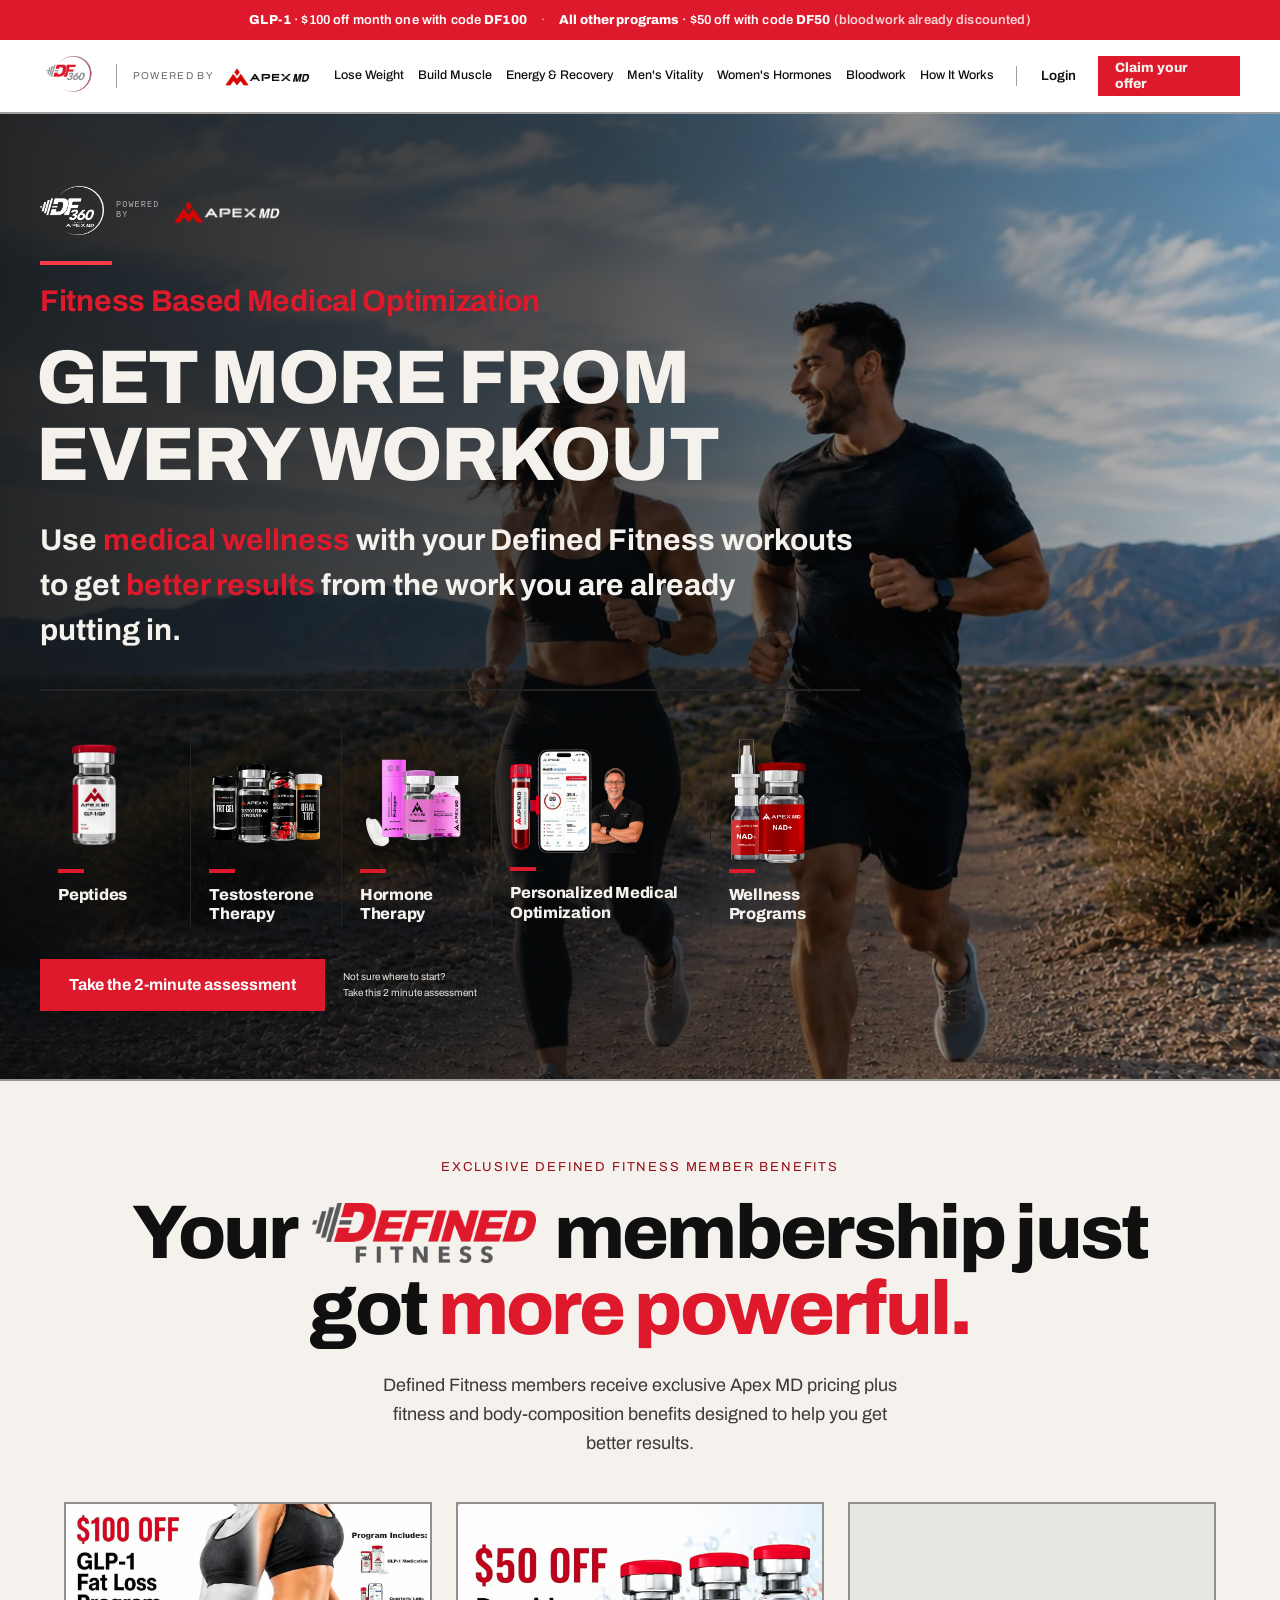
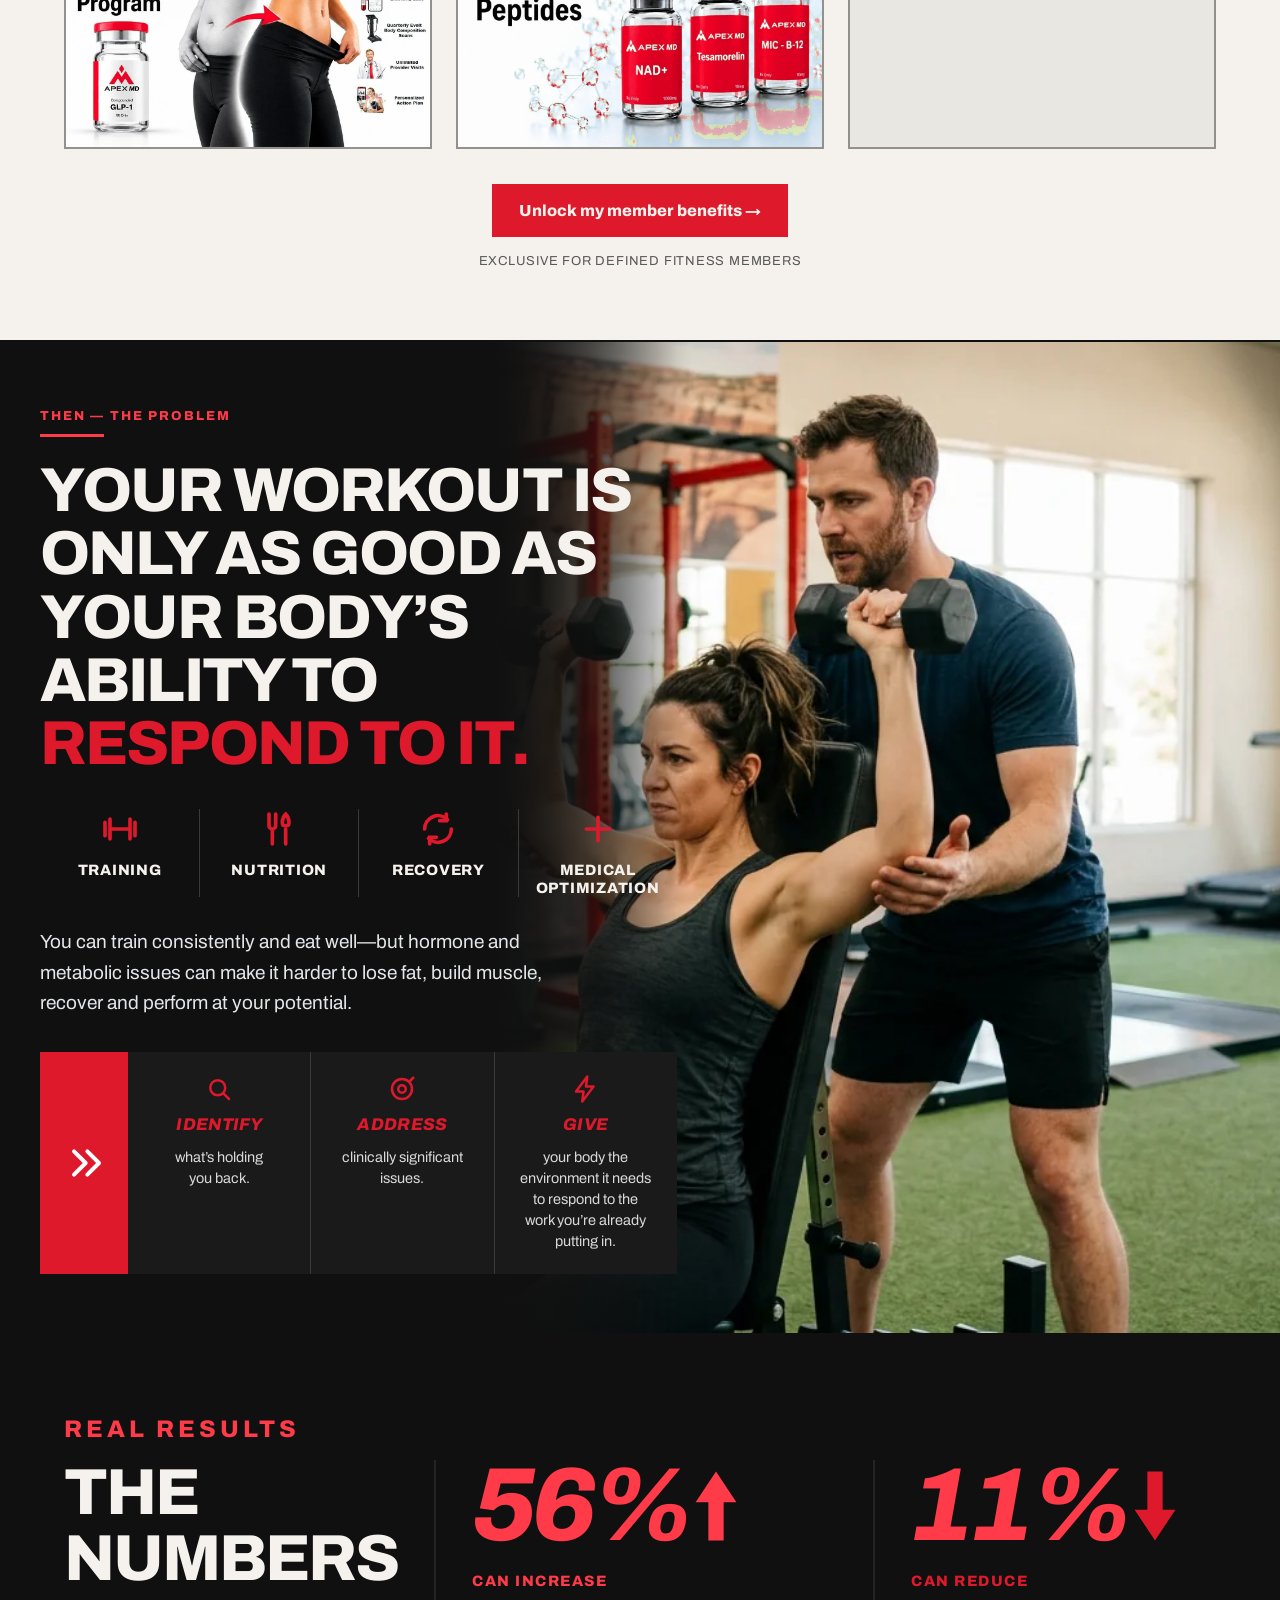
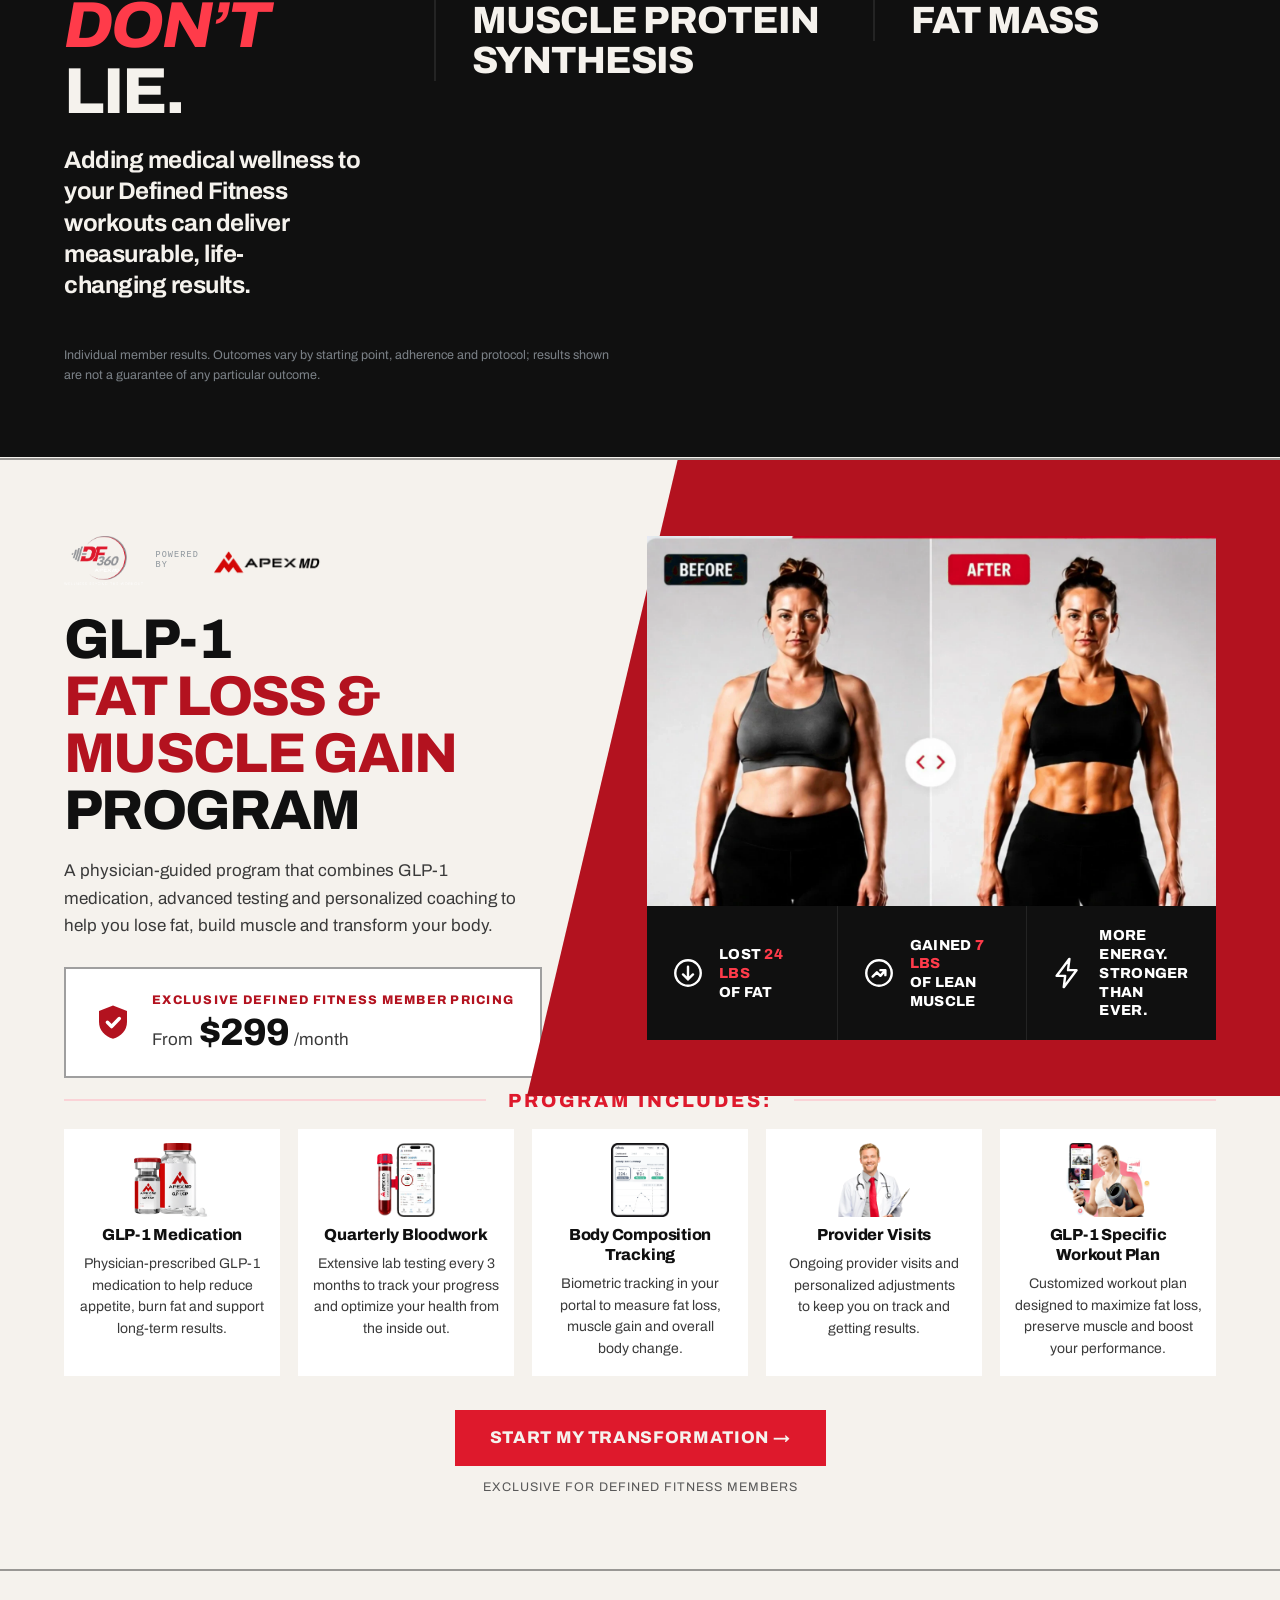
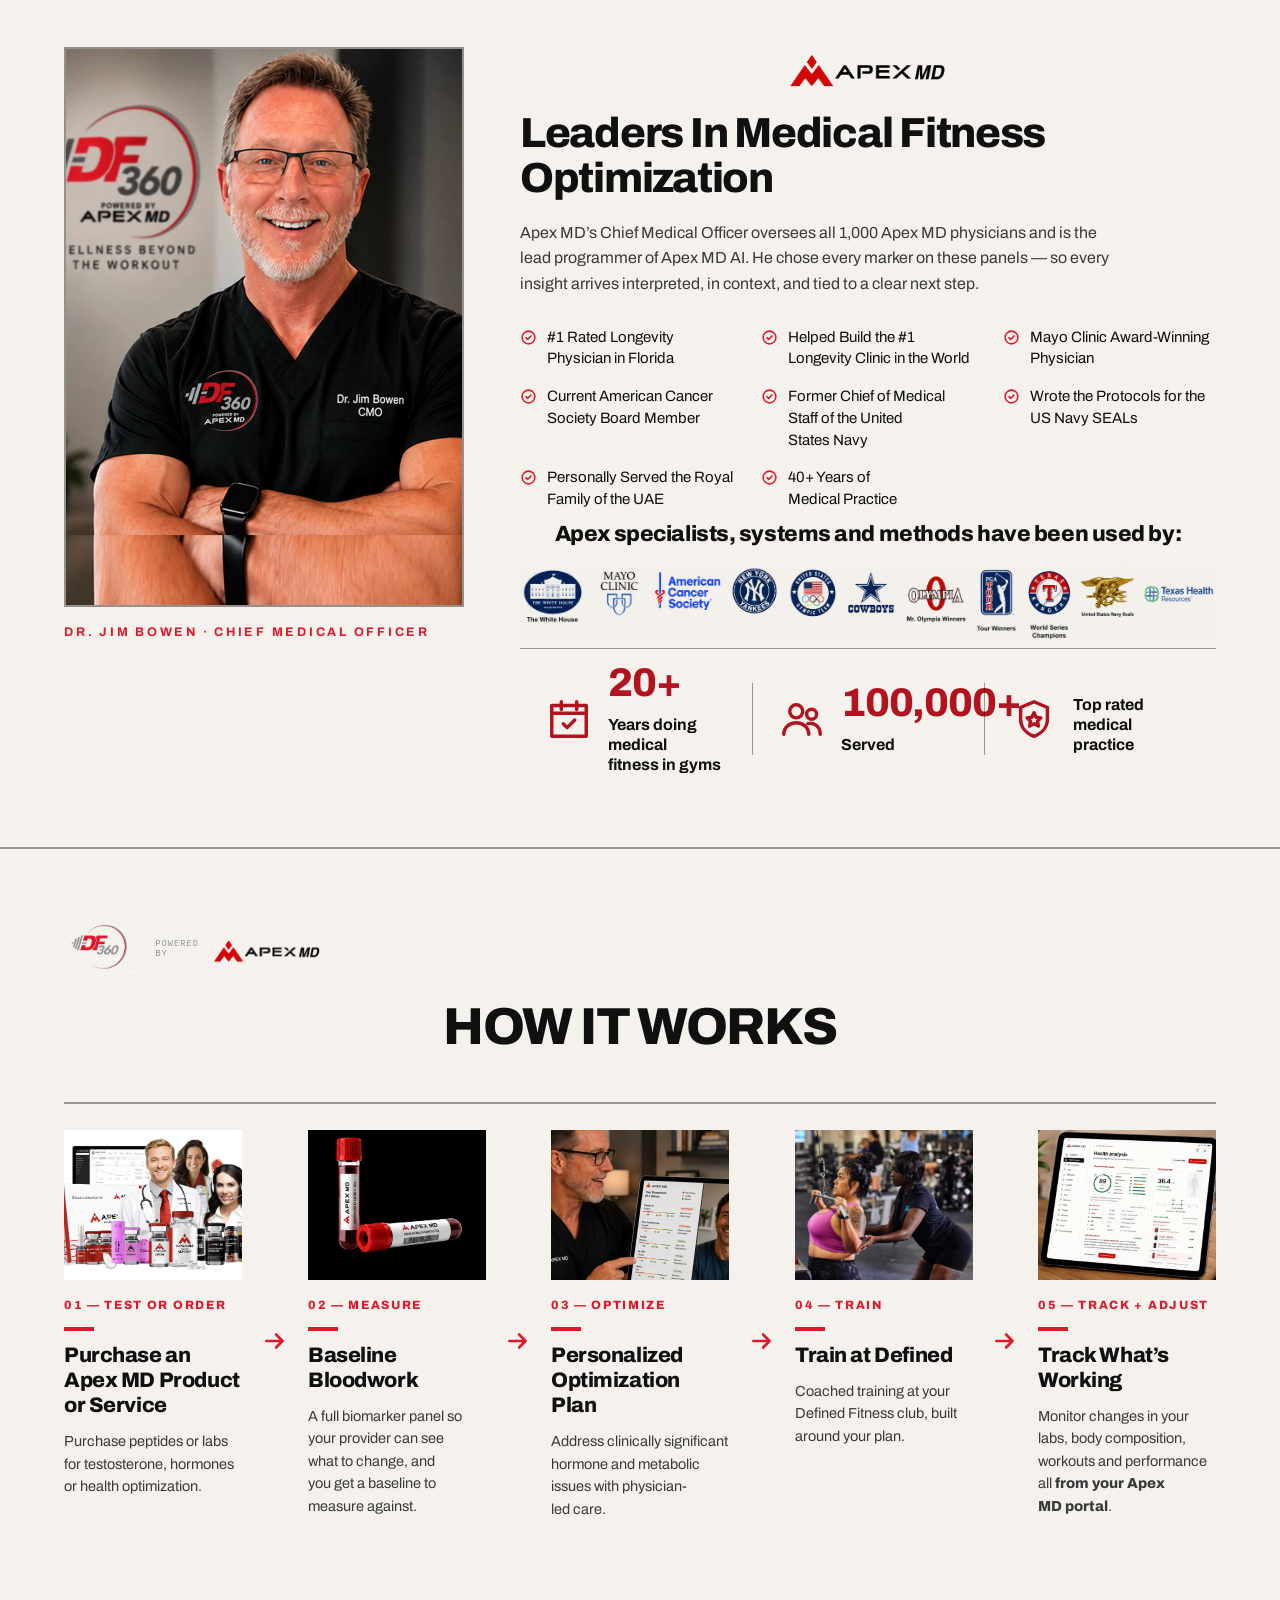
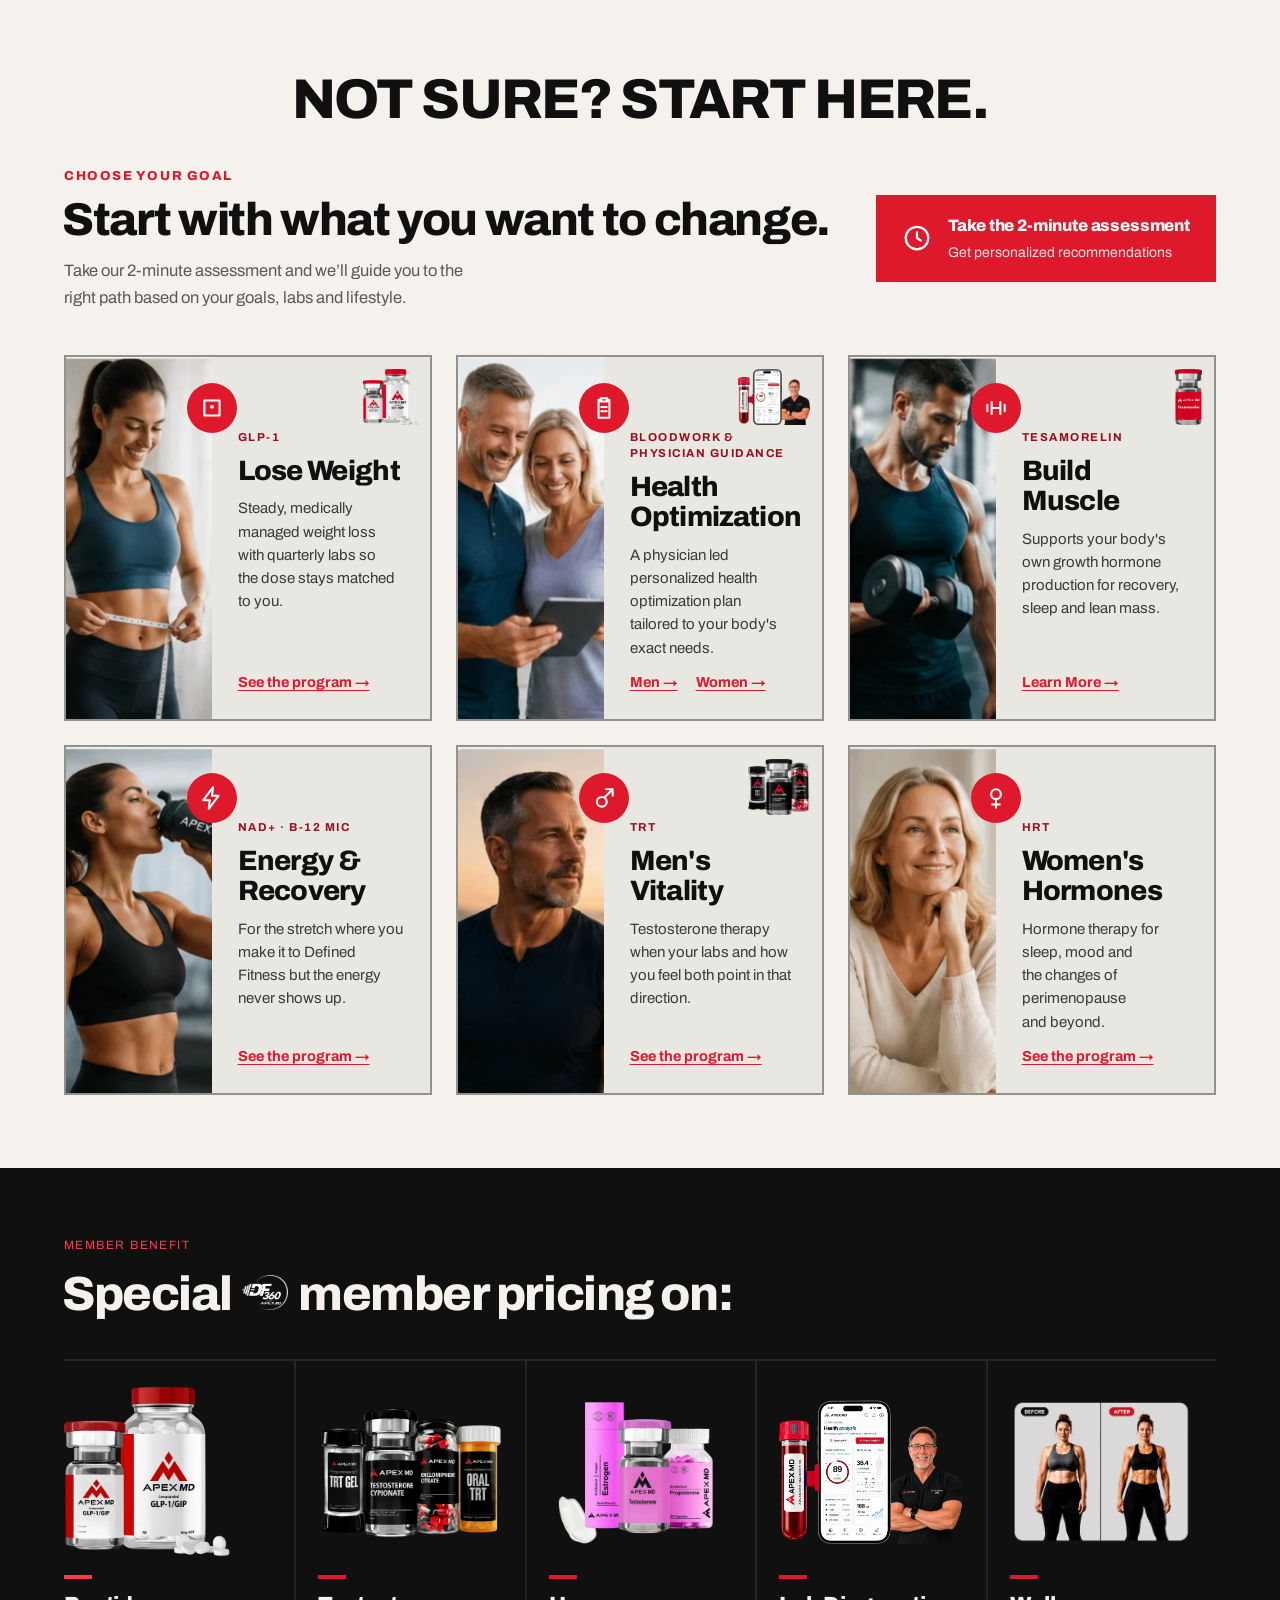
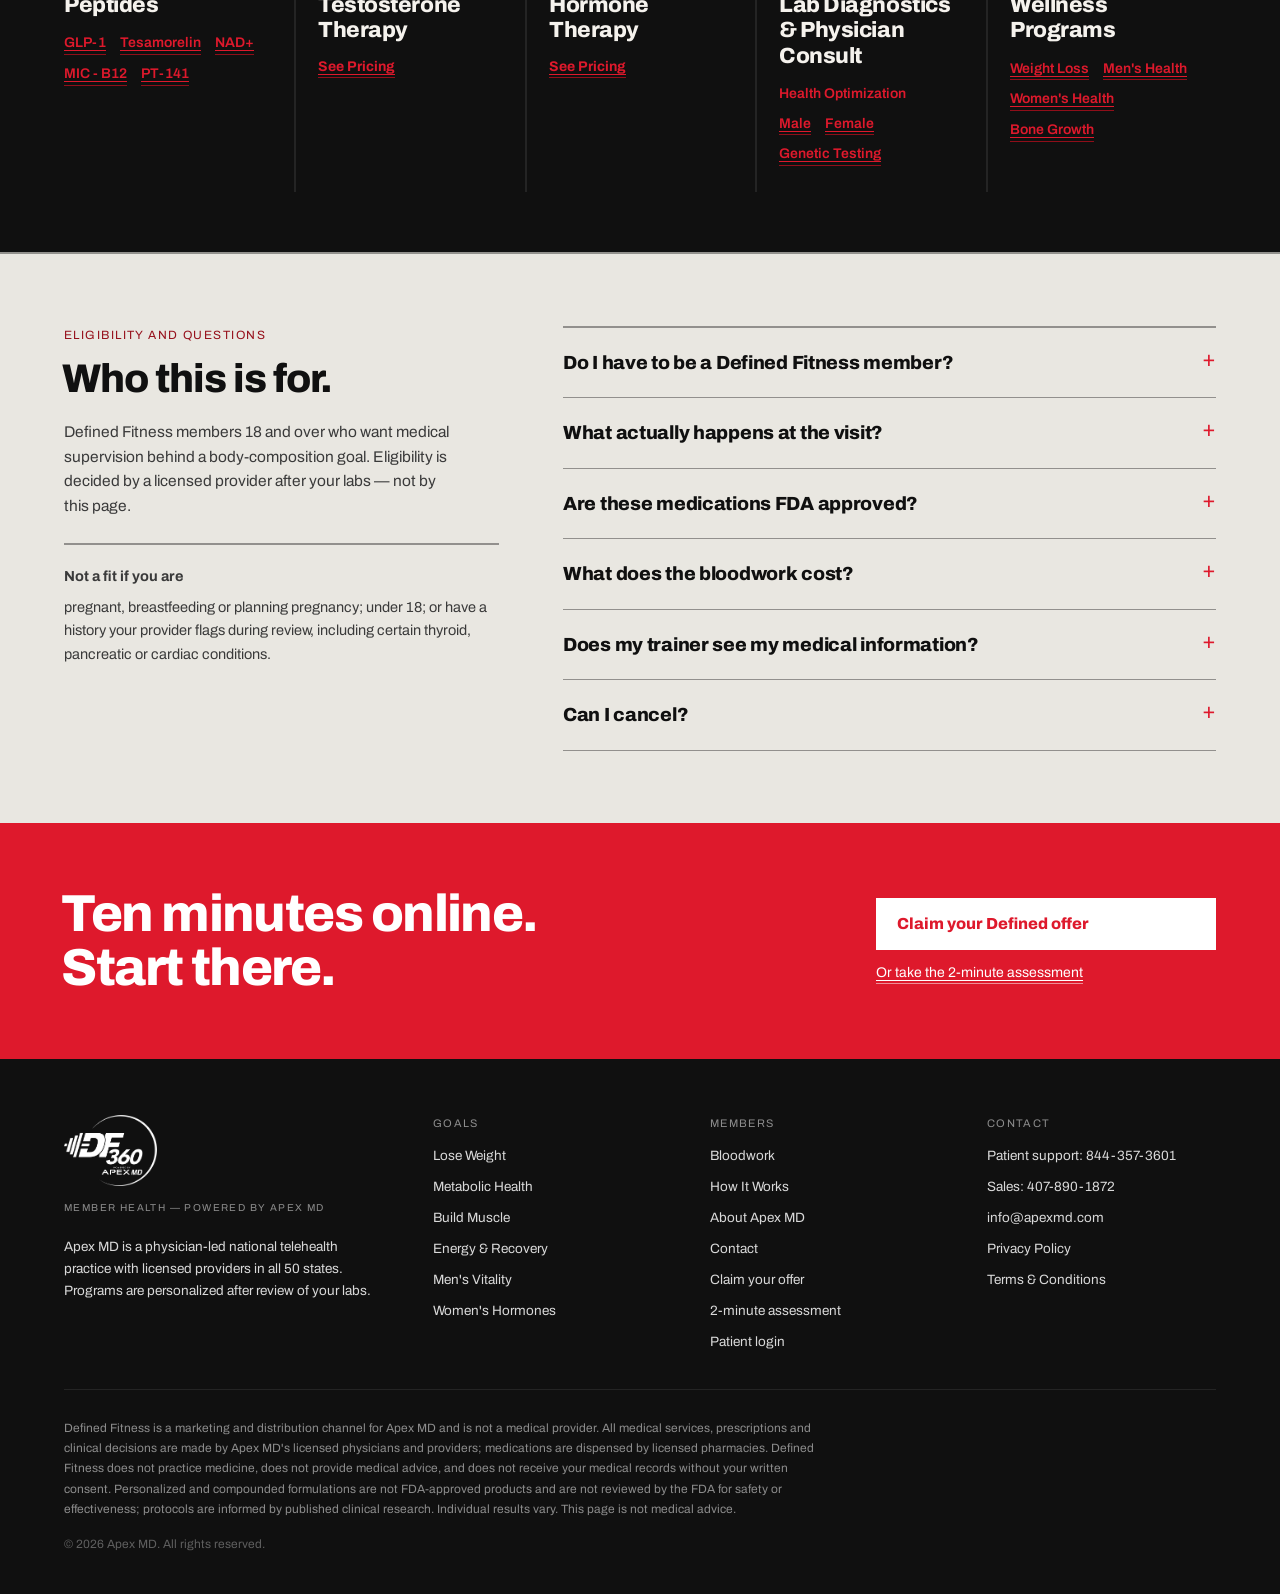
==== commit 5c36c2d2: "Recolour the lime AFTER badge on the wellness before/after A final green sweep of code, rendered sty" ====
--- a/index.html
+++ b/index.html
@@ -513,7 +513,7 @@
             <div style="padding:26px 22px 26px 22px;border-left:2px solid #242424;"><img src="img/product/womens-hormones.webp?v=cc66629c" alt="Apex MD women's hormone therapy" style="display:block;height:170px;width:auto;max-width:100%;object-fit:contain;margin-bottom:18px" loading="lazy" decoding="async" width="900" height="769"><span style="display:block;width:28px;height:4px;background:#DE192C;margin-bottom:14px"></span><span style="display:block;font-size:22px;font-weight:800;letter-spacing:-.02em;line-height:1.15">Hormone Therapy</span><a href="hormones.html" style="display:block;width:max-content;margin-top:12px;font-size:14px;font-weight:700;color:#DE192C;border-bottom:1px solid #8F0E19">See Pricing</a></div>
             <div style="padding:26px 22px 26px 22px;border-left:2px solid #242424;"><img src="img/hp/goal-health-corner.webp?v=610b6ffc" alt="Apex MD advanced diagnostics vial, the member health analysis and Dr. Jim Bowen" style="display:block;height:170px;width:auto;max-width:100%;object-fit:contain;margin-bottom:18px" loading="lazy" decoding="async" width="717" height="560"><span style="display:block;width:28px;height:4px;background:#DE192C;margin-bottom:14px"></span><span style="display:block;font-size:22px;font-weight:800;letter-spacing:-.02em;line-height:1.15">Lab Diagnostics &amp; Physician Consult</span>
               <div style="display:flex;flex-direction:column;align-items:flex-start;gap:8px;margin-top:14px"><span style="font-size:14px;font-weight:600;color:#DE192C">Health Optimization</span><div style="display:flex;flex-wrap:wrap;align-items:baseline;gap:8px 14px"><a href="bloodwork.html" style="font-size:14px;font-weight:600;width:max-content;color:#DE192C;border-bottom:1px solid #8F0E19">Male</a><a href="bloodwork.html" style="font-size:14px;font-weight:600;width:max-content;color:#DE192C;border-bottom:1px solid #8F0E19">Female</a></div><a href="bloodwork.html" style="font-size:14px;font-weight:600;width:max-content;color:#DE192C;border-bottom:1px solid #8F0E19">Genetic Testing</a></div></div>
-            <div style="padding:26px 22px 26px 22px;border-left:2px solid #242424;"><img src="img/hp/before-after-blue.webp?v=3b7b2558" alt="Member before and after a physician-guided wellness program" style="display:block;height:170px;width:auto;max-width:100%;object-fit:contain;margin-bottom:18px" loading="lazy" decoding="async" width="800" height="634"><span style="display:block;width:28px;height:4px;background:#DE192C;margin-bottom:14px"></span><span style="display:block;font-size:22px;font-weight:800;letter-spacing:-.02em;line-height:1.15">Wellness Programs</span>
+            <div style="padding:26px 22px 26px 22px;border-left:2px solid #242424;"><img src="img/hp/before-after-blue.webp?v=ac71ba7e" alt="Member before and after a physician-guided wellness program" style="display:block;height:170px;width:auto;max-width:100%;object-fit:contain;margin-bottom:18px" loading="lazy" decoding="async" width="800" height="634"><span style="display:block;width:28px;height:4px;background:#DE192C;margin-bottom:14px"></span><span style="display:block;font-size:22px;font-weight:800;letter-spacing:-.02em;line-height:1.15">Wellness Programs</span>
               <div style="display:flex;flex-wrap:wrap;gap:8px 14px;margin-top:14px"><a href="weight-loss.html" style="font-size:14px;font-weight:600;color:#DE192C;border-bottom:1px solid #8F0E19">Weight Loss</a><a href="testosterone.html" style="font-size:14px;font-weight:600;color:#DE192C;border-bottom:1px solid #8F0E19">Men's Health</a><a href="hormones.html" style="font-size:14px;font-weight:600;color:#DE192C;border-bottom:1px solid #8F0E19">Women's Health</a><a href="sermorelin.html" style="font-size:14px;font-weight:600;color:#DE192C;border-bottom:1px solid #8F0E19">Bone Growth</a></div></div>
           </div>
         </div>
@@ -1003,7 +1003,7 @@
             <div style="padding:15px 0;border-bottom:1px solid #242424"><img src="img/product/womens-hormones.webp?v=cc66629c" alt="Apex MD women's hormone therapy" style="display:block;height:130px;width:auto;max-width:100%;object-fit:contain;margin:0 0 12px 32px" loading="lazy" decoding="async" width="900" height="769"><div style="display:flex;align-items:center;gap:12px"><span style="flex:none;width:20px;height:3px;background:#DE192C"></span><span style="font-size:18px;font-weight:800;letter-spacing:-.02em">Hormone Therapy</span></div><a href="hormones.html" style="display:block;width:max-content;margin:10px 0 0 32px;font-size:14px;font-weight:700;color:#DE192C;border-bottom:1px solid #8F0E19">See Pricing</a></div>
             <div style="padding:15px 0;border-bottom:1px solid #242424"><img src="img/hp/goal-health-corner.webp?v=610b6ffc" alt="Apex MD advanced diagnostics vial, the member health analysis and Dr. Jim Bowen" style="display:block;height:130px;width:auto;max-width:100%;object-fit:contain;margin:0 0 12px 32px" loading="lazy" decoding="async" width="717" height="560"><div style="display:flex;align-items:center;gap:12px"><span style="flex:none;width:20px;height:3px;background:#DE192C"></span><span style="font-size:18px;font-weight:800;letter-spacing:-.02em">Lab Diagnostics &amp; Physician Consult</span></div>
               <div style="display:flex;flex-direction:column;align-items:flex-start;gap:8px;margin:10px 0 0 32px"><span style="font-size:14px;font-weight:600;color:#DE192C">Health Optimization</span><div style="display:flex;flex-wrap:wrap;align-items:baseline;gap:8px 16px"><a href="bloodwork.html" style="font-size:14px;font-weight:600;color:#DE192C;border-bottom:1px solid #8F0E19">Male</a><a href="bloodwork.html" style="font-size:14px;font-weight:600;color:#DE192C;border-bottom:1px solid #8F0E19">Female</a></div><a href="bloodwork.html" style="font-size:14px;font-weight:600;color:#DE192C;border-bottom:1px solid #8F0E19">Genetic Testing</a></div></div>
-            <div style="padding:15px 0;border-bottom:1px solid #242424"><img src="img/hp/before-after-blue.webp?v=3b7b2558" alt="Member before and after a physician-guided wellness program" style="display:block;height:130px;width:auto;max-width:100%;object-fit:contain;margin:0 0 12px 32px" loading="lazy" decoding="async" width="800" height="634"><div style="display:flex;align-items:center;gap:12px"><span style="flex:none;width:20px;height:3px;background:#DE192C"></span><span style="font-size:18px;font-weight:800;letter-spacing:-.02em">Wellness Programs</span></div>
+            <div style="padding:15px 0;border-bottom:1px solid #242424"><img src="img/hp/before-after-blue.webp?v=ac71ba7e" alt="Member before and after a physician-guided wellness program" style="display:block;height:130px;width:auto;max-width:100%;object-fit:contain;margin:0 0 12px 32px" loading="lazy" decoding="async" width="800" height="634"><div style="display:flex;align-items:center;gap:12px"><span style="flex:none;width:20px;height:3px;background:#DE192C"></span><span style="font-size:18px;font-weight:800;letter-spacing:-.02em">Wellness Programs</span></div>
               <div style="display:flex;flex-wrap:wrap;gap:8px 16px;margin:10px 0 0 32px"><a href="weight-loss.html" style="font-size:14px;font-weight:600;color:#DE192C;border-bottom:1px solid #8F0E19">Weight Loss</a><a href="testosterone.html" style="font-size:14px;font-weight:600;color:#DE192C;border-bottom:1px solid #8F0E19">Men's Health</a><a href="hormones.html" style="font-size:14px;font-weight:600;color:#DE192C;border-bottom:1px solid #8F0E19">Women's Health</a><a href="sermorelin.html" style="font-size:14px;font-weight:600;color:#DE192C;border-bottom:1px solid #8F0E19">Bone Growth</a></div></div>
           </div>
         </div>
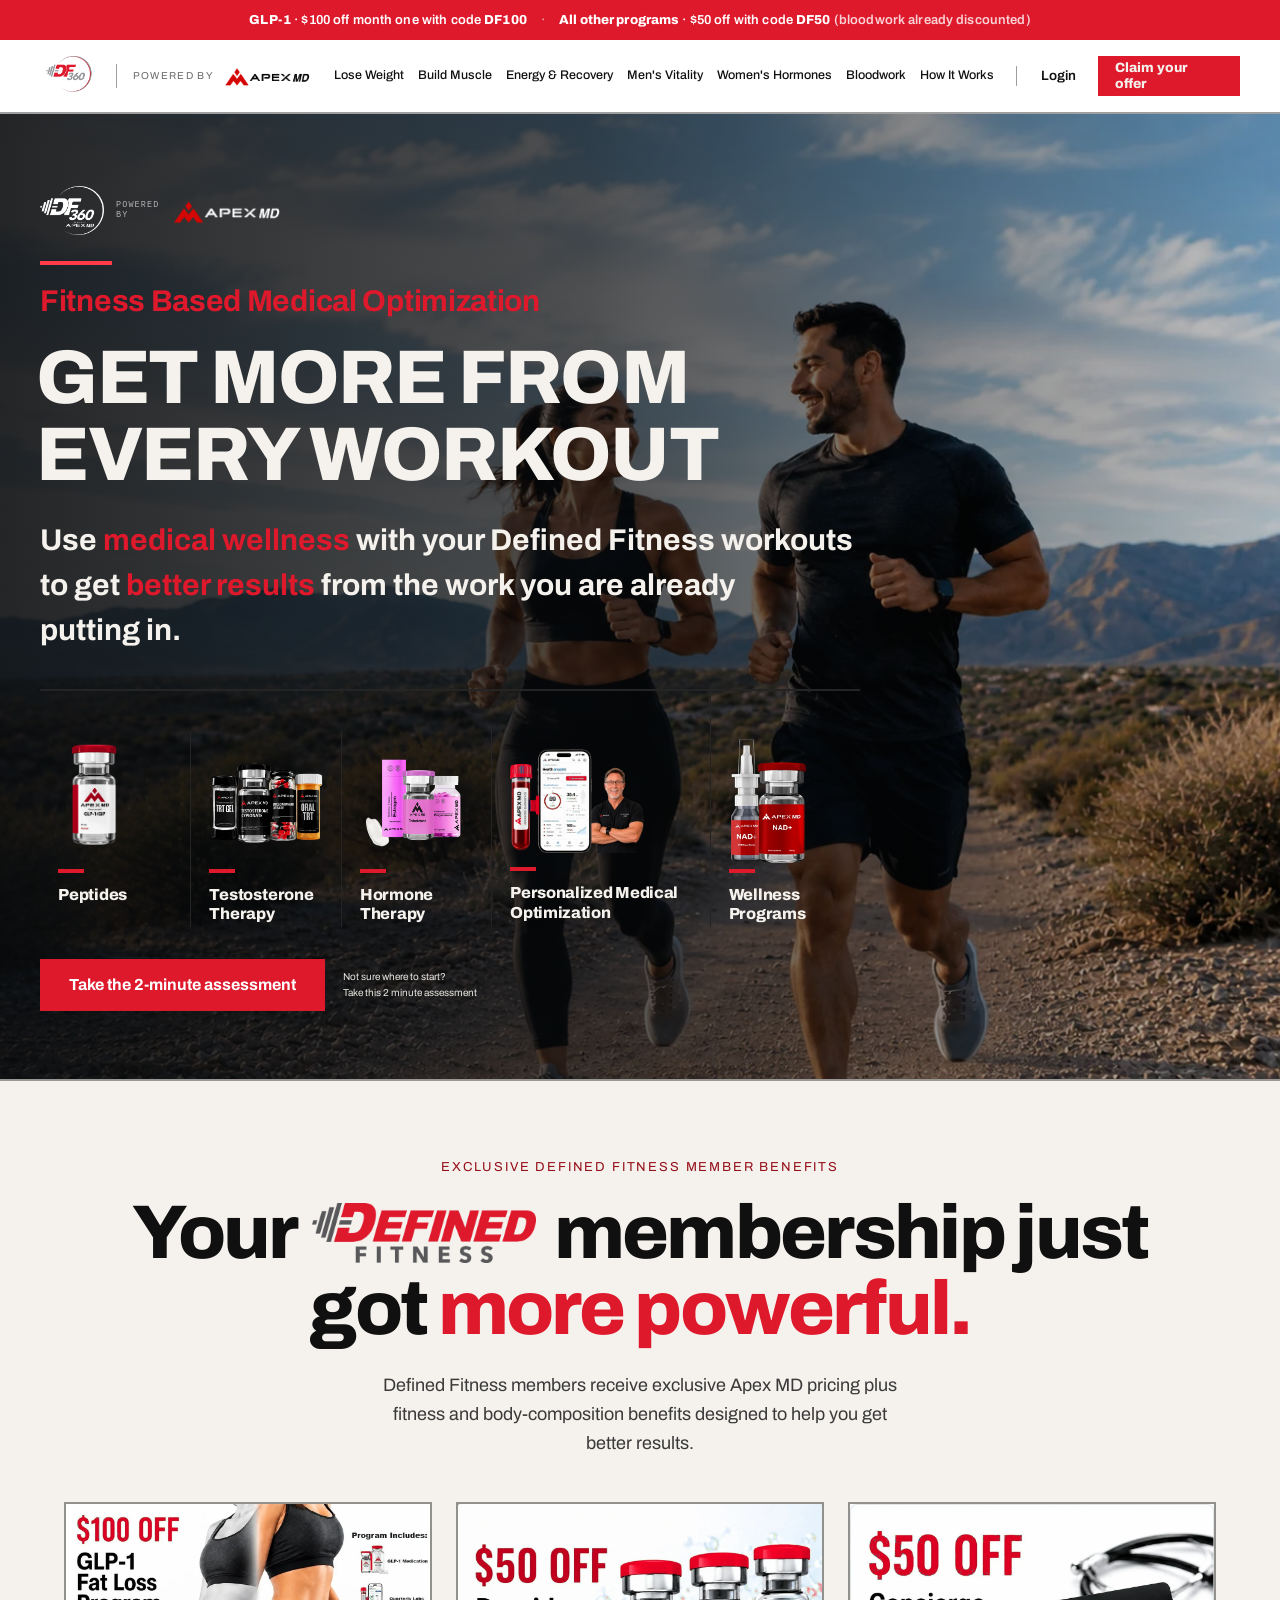
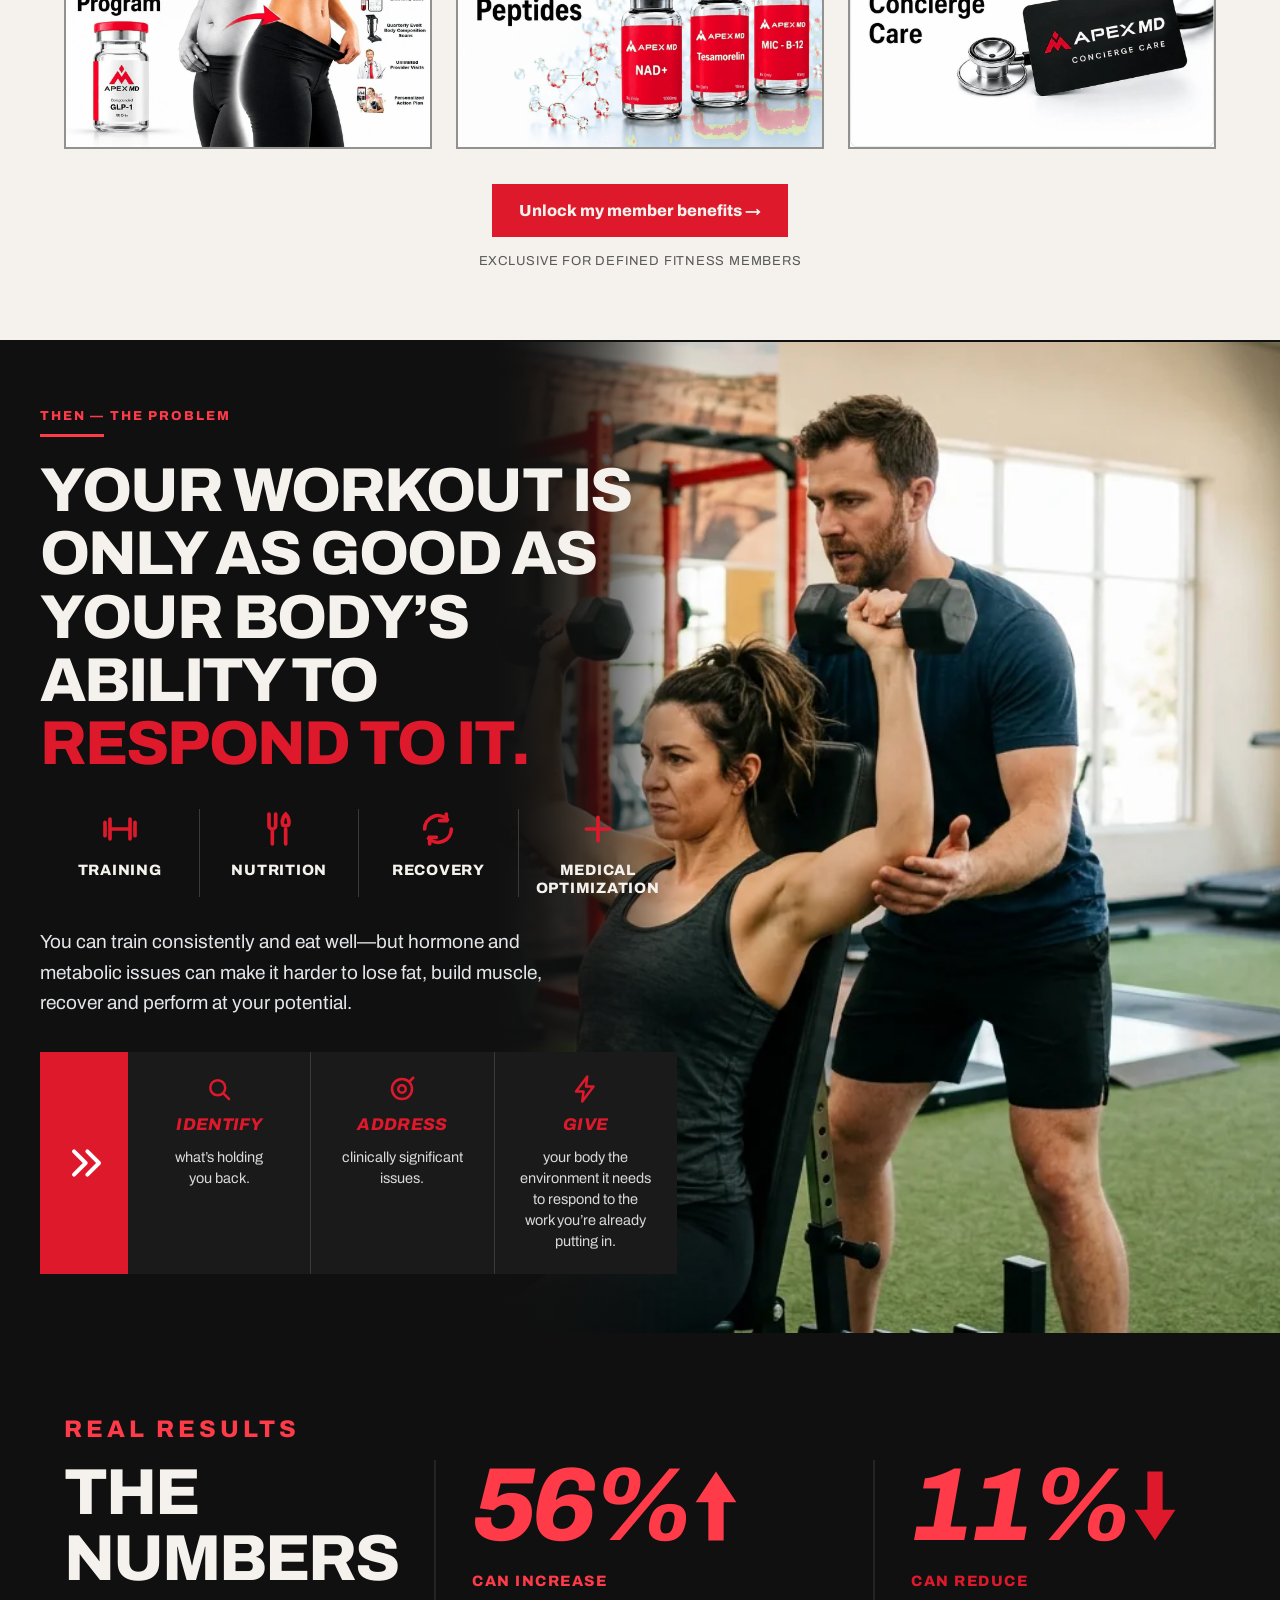
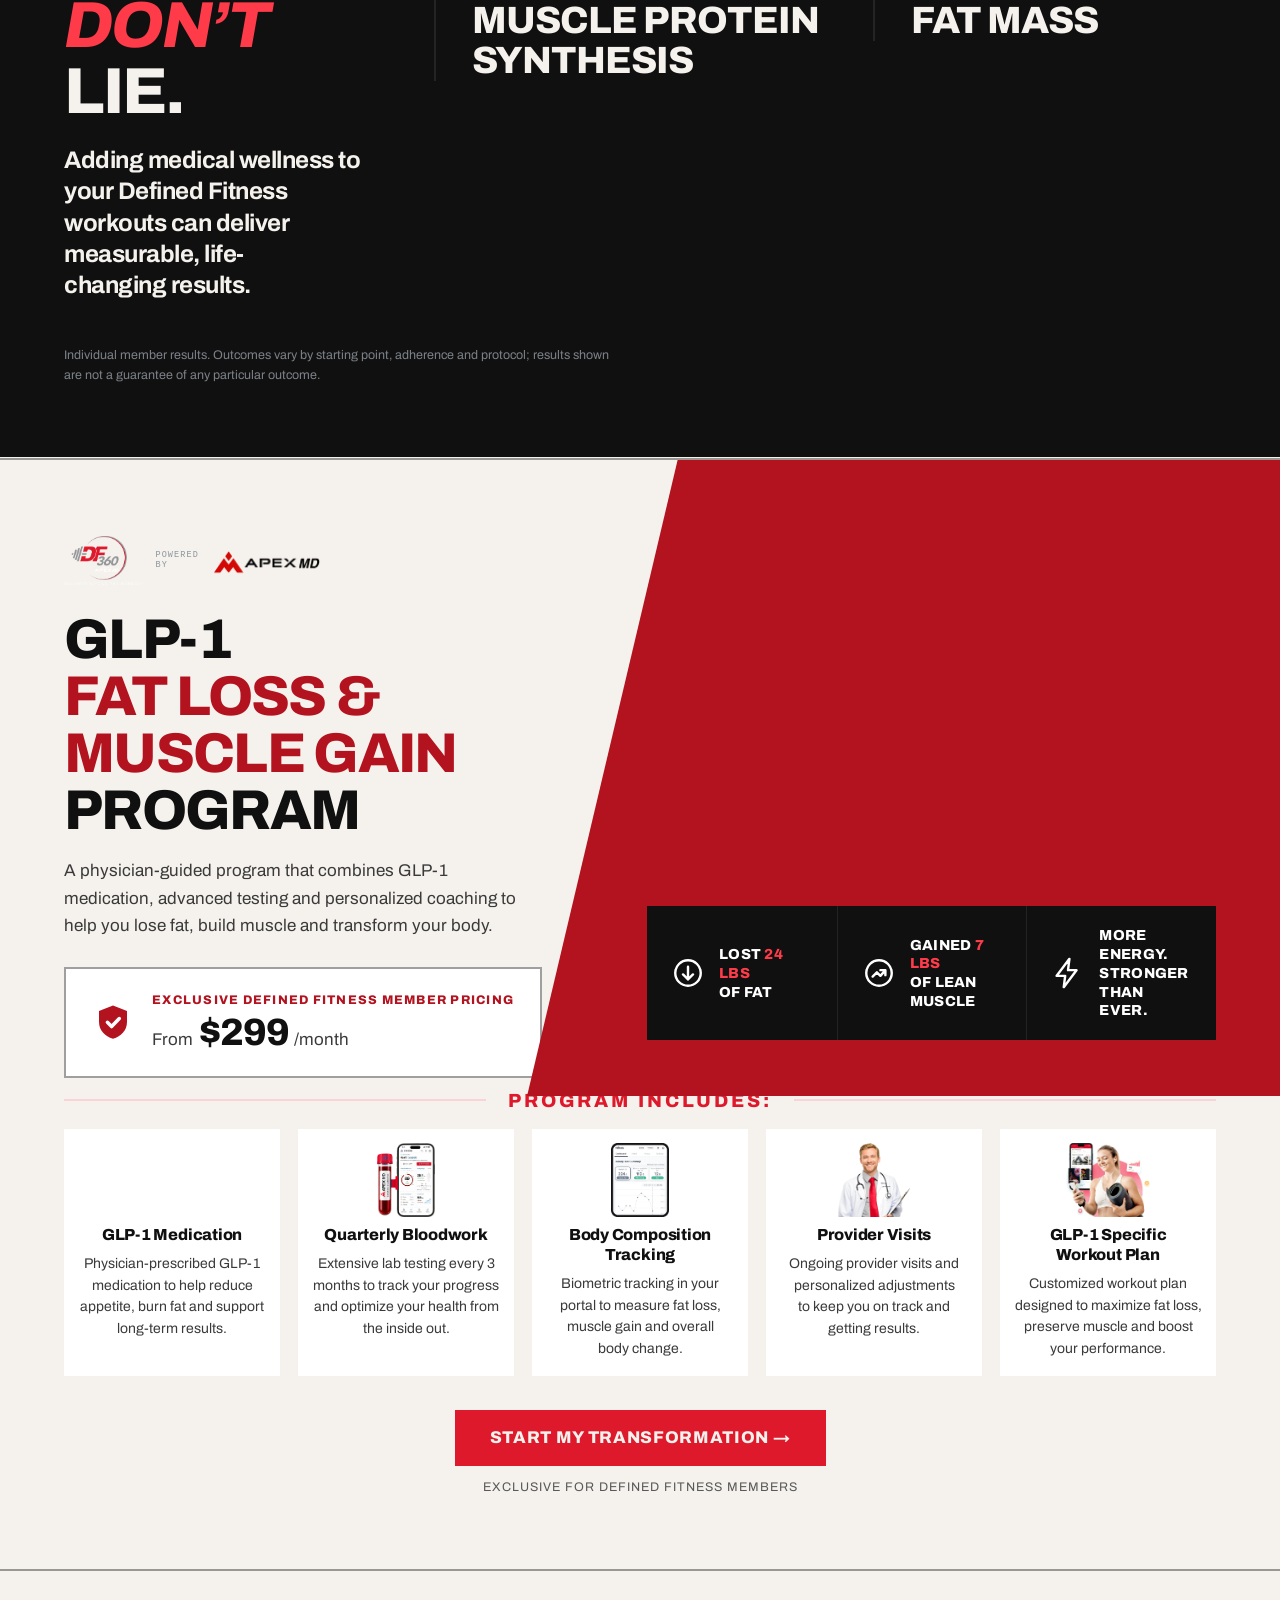
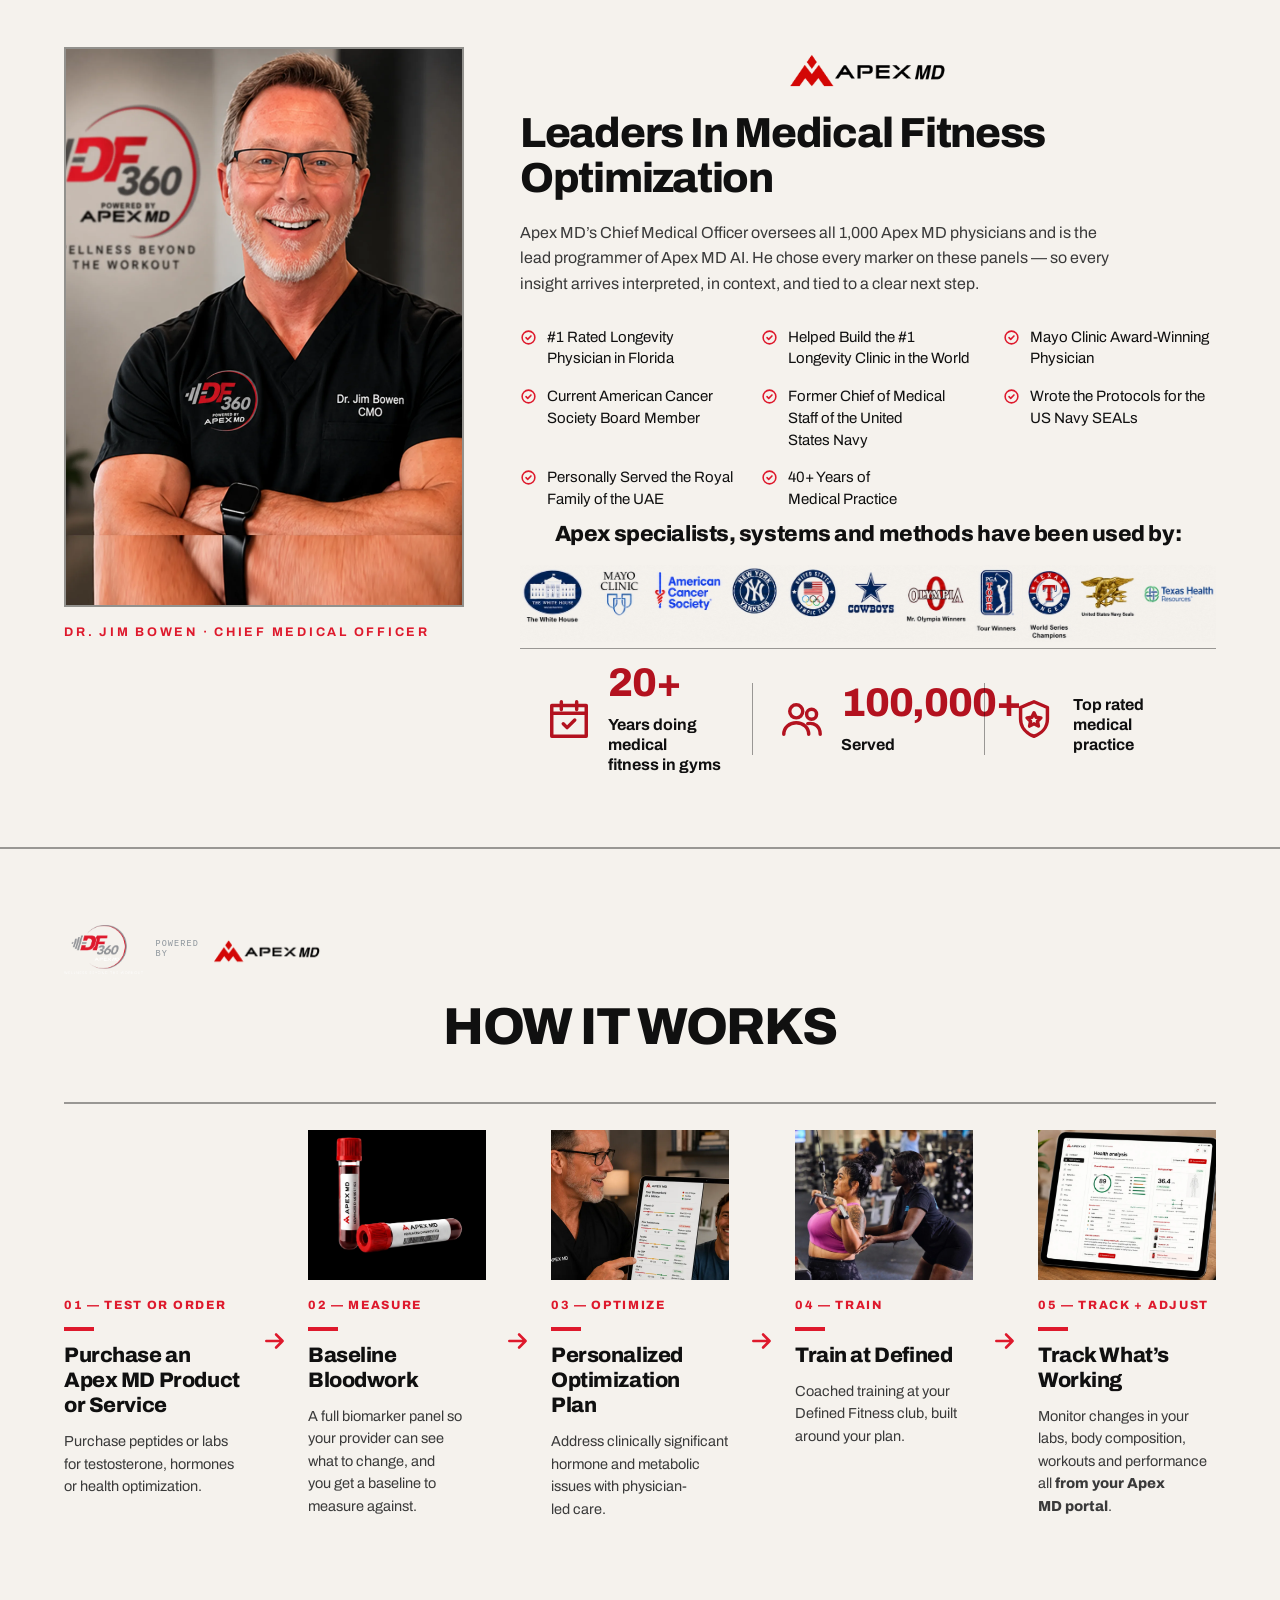
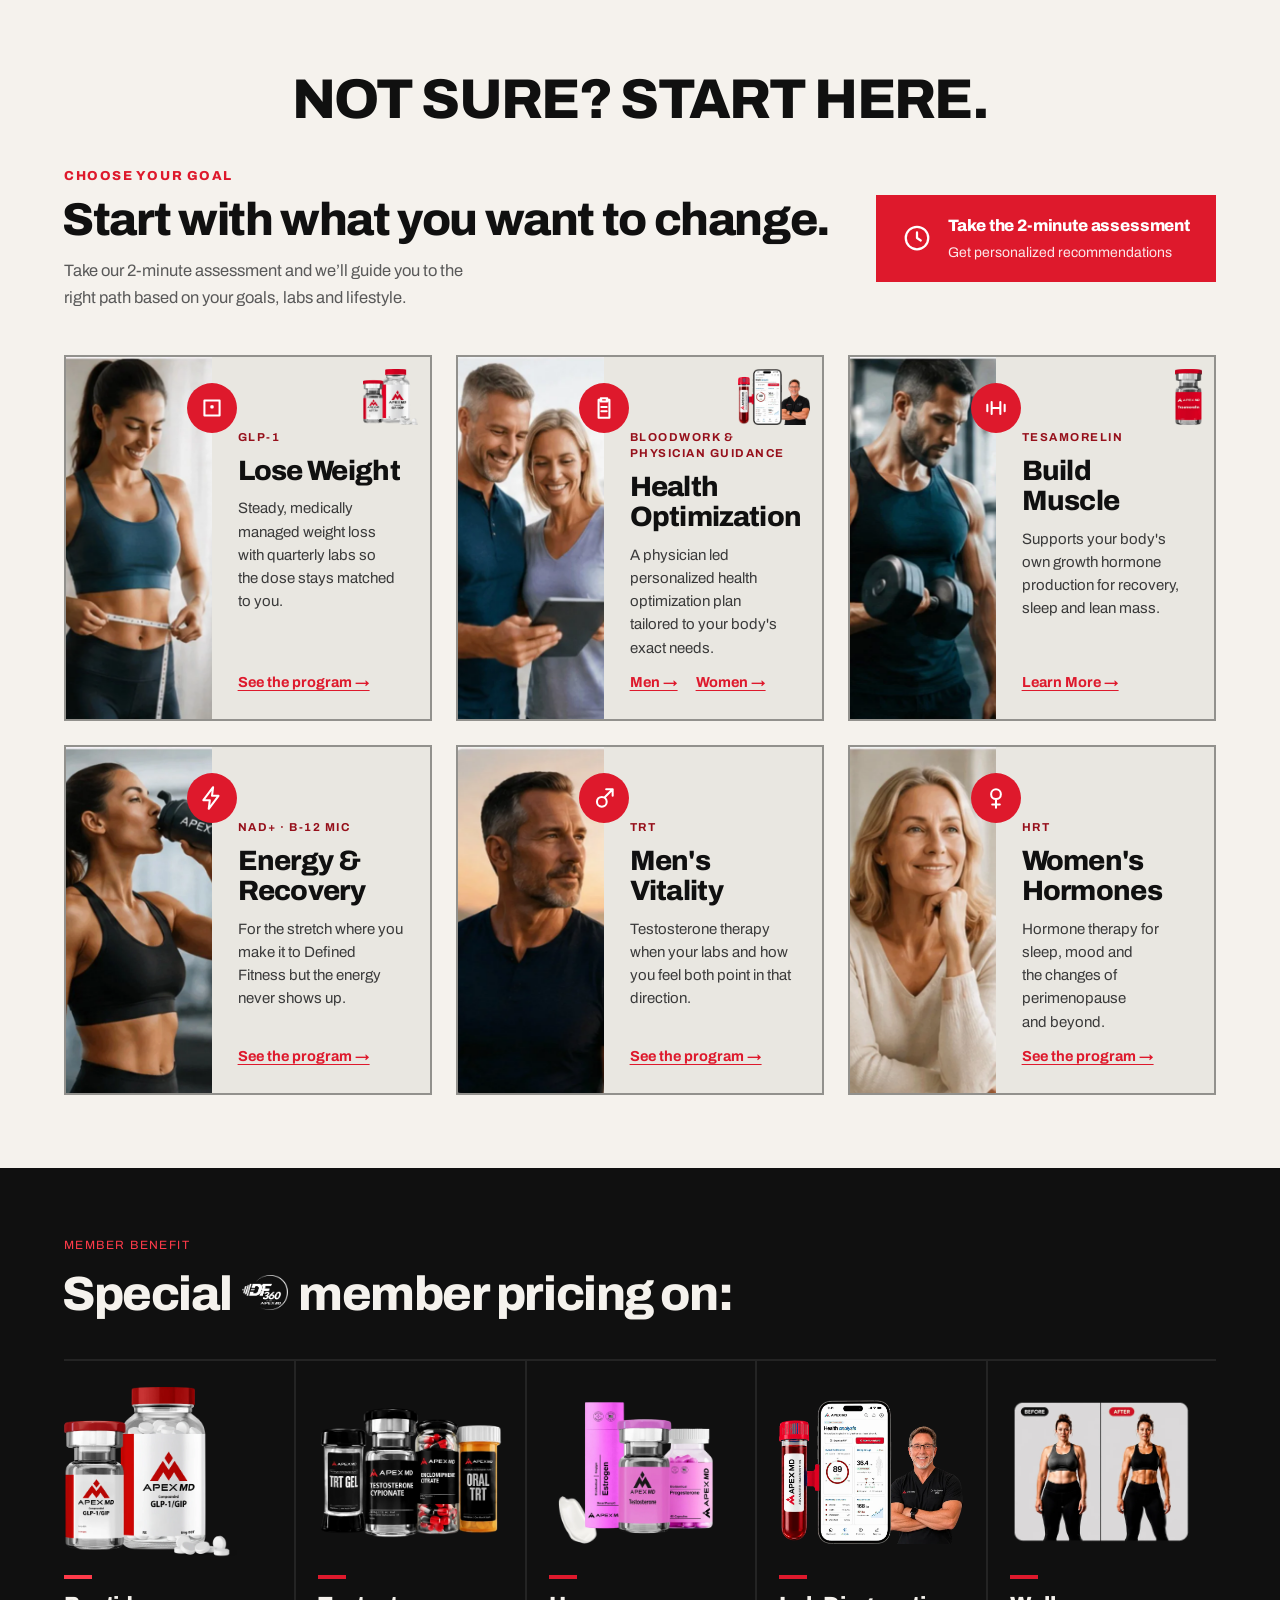
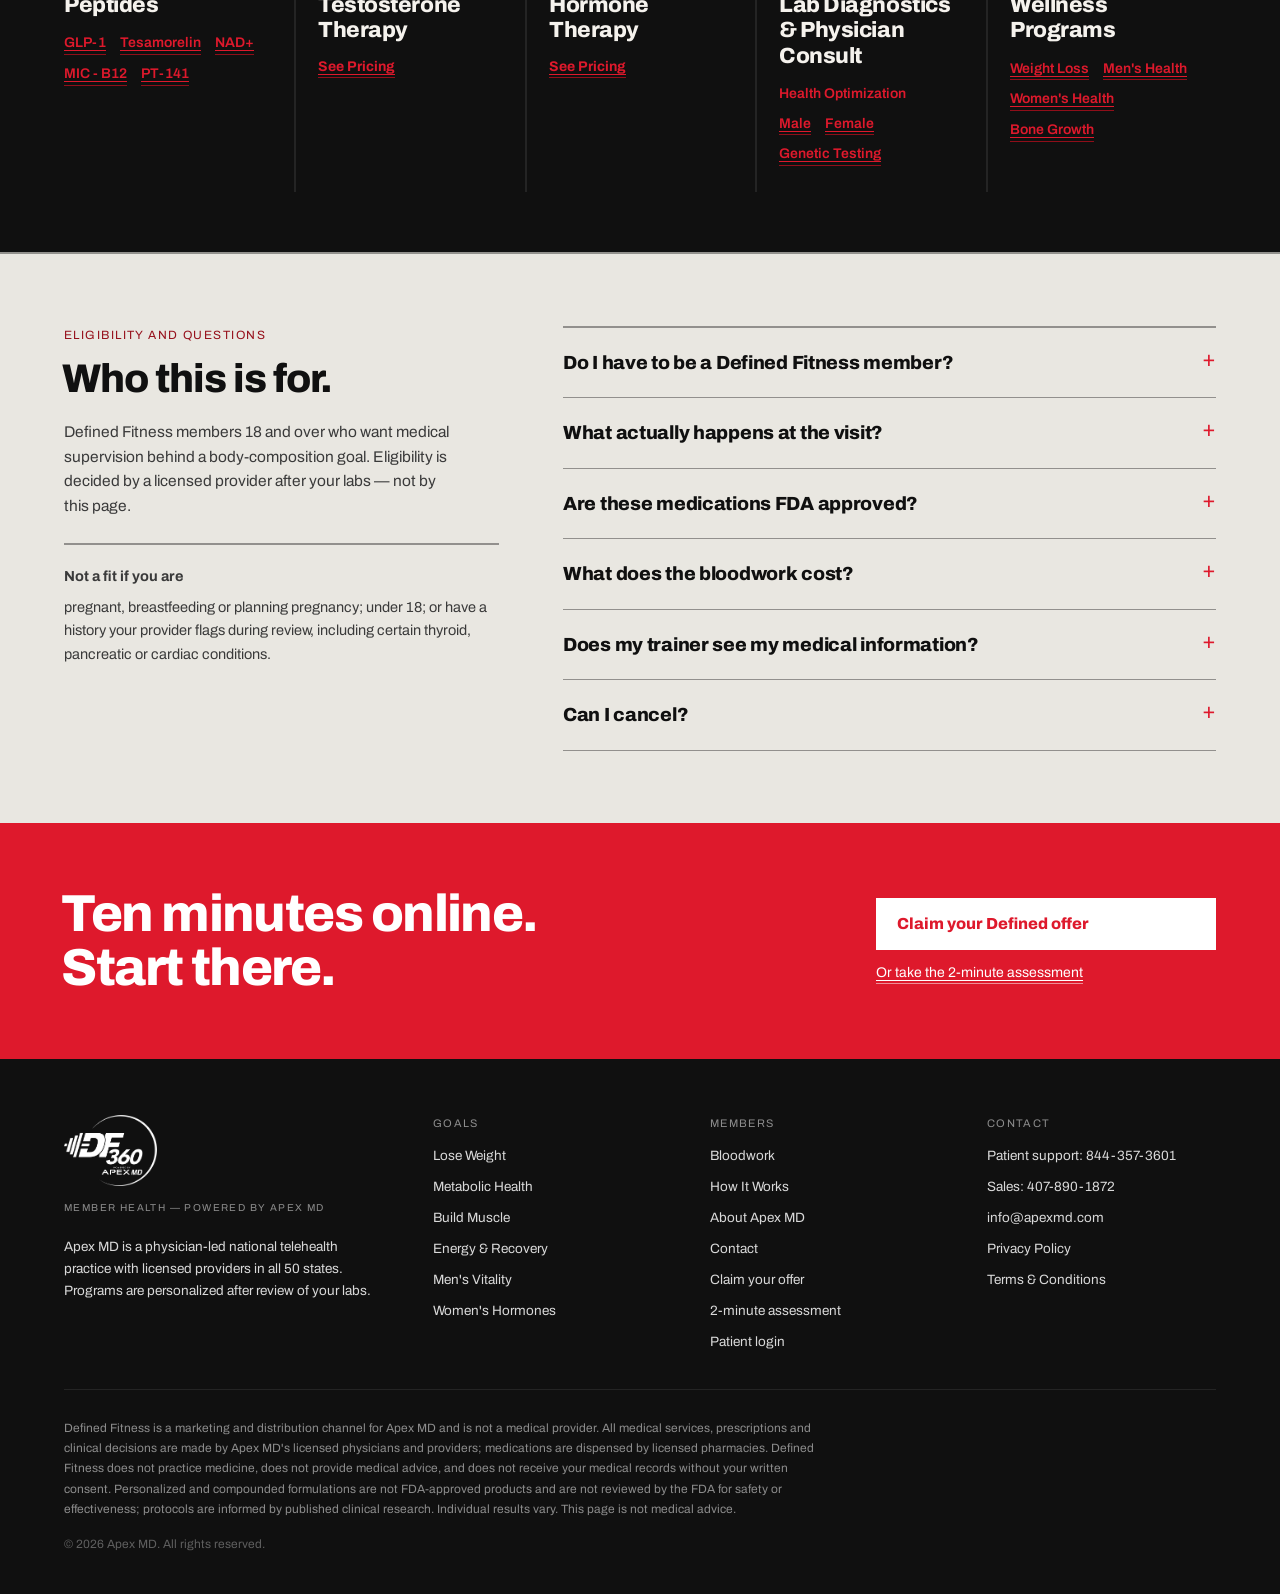
==== commit 8aa4a226: "Member benefits button opens the assessment funnel "Unlock my member benefits" sent everyone to the " ====
--- a/index.html
+++ b/index.html
@@ -25,8 +25,8 @@
 <link rel="preconnect" href="https://fonts.googleapis.com">
 <link rel="preconnect" href="https://fonts.gstatic.com" crossorigin>
 <link rel="stylesheet" href="https://fonts.googleapis.com/css2?family=Archivo:wght@400;500;600;700;800&display=swap">
-<link rel="stylesheet" href="assets/css/modernist.css?v=df6">
-<link rel="stylesheet" href="assets/css/site.css?v=df6">
+<link rel="stylesheet" href="assets/css/modernist.css?v=df7">
+<link rel="stylesheet" href="assets/css/site.css?v=df7">
 <script type="application/ld+json">
 {"@context":"https://schema.org","@type":"MedicalBusiness","name":"Apex MD at DF360","url":"https://df360.apexmd.com/","medicalSpecialty":"PreventiveMedicine","description":"Physician-led telehealth weight loss, hormone therapy and peptide programs offered to Defined Fitness members by Apex MD.","areaServed":"United States","parentOrganization":{"@type":"Organization","name":"Apex MD"}}
 </script>
@@ -112,7 +112,7 @@
             <div style="background:var(--color-surface);border:2px solid var(--color-divider)"><img src="img/hp/tile-concierge.webp?v=3031252f" alt="$50 off Apex MD Concierge Care" style="display:block;width:100%;height:100%;object-fit:cover" loading="lazy" decoding="async" width="1200" height="800"></div>
             </div>
           <div style="display:flex;flex-direction:column;align-items:center;gap:14px;margin-top:36px">
-            <a href="https://formdefined.apexmd.com/?categoryId=bloodwork" data-intake="body-scan" class="btn btn-primary" style="font-size:16px;padding:16px 26px">Unlock my member benefits →</a>
+            <a href="https://formdefined.apexmd.com/?categoryId=weight-loss" data-intake="assessment" data-action="open-assess" class="btn btn-primary" style="font-size:16px;padding:16px 26px">Unlock my member benefits →</a>
             <span style="font-size:13px;letter-spacing:.06em;text-transform:uppercase;color:#595959">Exclusive for Defined Fitness members</span>
           </div>
         </div>
@@ -648,6 +648,7 @@
                   </div>
                   <div style="display:flex;flex-direction:column;gap:10px;margin-top:24px">
                     <a href="https://formdefined.apexmd.com/?categoryId=bloodwork" data-intake="rec" class="btn btn-primary" style="min-height:52px;font-size:16px;justify-content:flex-start;padding:0 20px">Claim your Defined offer</a>
+                    <a href="weight-loss.html" data-rec="page" hidden style="font-size:14.5px;font-weight:700;color:#FF3B4A;align-self:flex-start">See the full program →</a>
                     <a href="#" data-action="close-assess" style="font-size:13px;color:#8C8C8C;align-self:flex-start">Back to the page</a>
                   </div>
                 </div>
@@ -778,7 +779,7 @@
             <div style="background:var(--color-surface);border:2px solid var(--color-divider)"><img src="img/hp/tile-peptide.webp?v=b031ad83" alt="$50 off Peptide, Testosterone and Hormone Programs" style="display:block;width:100%;height:auto" loading="lazy" decoding="async" width="1200" height="800"></div>
             <div style="background:var(--color-surface);border:2px solid var(--color-divider)"><img src="img/hp/tile-concierge.webp?v=3031252f" alt="$50 off Apex MD Concierge Care" style="display:block;width:100%;height:auto" loading="lazy" decoding="async" width="1200" height="800"></div>
             </div>
-          <a href="https://formdefined.apexmd.com/?categoryId=bloodwork" data-intake="body-scan" class="btn btn-primary btn-block" style="margin-top:22px;font-size:15px;padding:15px 18px">Unlock my member benefits →</a>
+          <a href="https://formdefined.apexmd.com/?categoryId=weight-loss" data-intake="assessment" data-action="open-sheet" class="btn btn-primary btn-block" style="margin-top:22px;font-size:15px;padding:15px 18px">Unlock my member benefits →</a>
           <p style="margin:12px 0 0;font-size:11px;letter-spacing:.06em;text-transform:uppercase;color:#595959">Exclusive for Defined Fitness members</p>
         </div>
 
@@ -1109,6 +1110,7 @@
                 <div style="font-size:26px;font-weight:800;letter-spacing:-.025em;line-height:1.1"><span data-rec="goal">Answer the three questions</span></div>
                 <p style="margin:12px 0 18px;font-size:14px;line-height:1.6;color:#D9D9D9"><span data-rec="copy">Your recommendation appears here — then start the intake that begins it.</span></p>
                 <a href="https://formdefined.apexmd.com/?categoryId=bloodwork" data-intake="rec" class="btn btn-primary" style="width:100%;min-height:52px;font-size:16px;justify-content:flex-start;padding:0 20px">Claim your Defined offer</a>
+                <a href="weight-loss.html" data-rec="page" hidden style="display:inline-block;margin-top:14px;font-size:14.5px;font-weight:700;color:#FF3B4A">See the full program →</a>
                 <p style="margin:14px 0 0;font-size:11.5px;line-height:1.55;color:#8C8C8C">Not a diagnosis and not an eligibility decision. A licensed provider decides what is appropriate after your labs.</p>
               </div>
             </div>
@@ -1116,12 +1118,12 @@
         </div>
       </div>
 </main>
-<script src="analytics.js?v=df6"></script>
-<script src="assets/js/app.js?v=df6" defer></script>
-<script src="assets/js/motion.js?v=df6" defer></script>
-<script src="assets/js/dynamic.js?v=df6" defer></script>
-<script src="assets/js/lockup.js?v=df6" defer></script>
-<script src="affiliate.js?v=df6" defer></script>
-<script src="chatbot.js?v=df6" defer></script>
+<script src="analytics.js?v=df7"></script>
+<script src="assets/js/app.js?v=df7" defer></script>
+<script src="assets/js/motion.js?v=df7" defer></script>
+<script src="assets/js/dynamic.js?v=df7" defer></script>
+<script src="assets/js/lockup.js?v=df7" defer></script>
+<script src="affiliate.js?v=df7" defer></script>
+<script src="chatbot.js?v=df7" defer></script>
 </body>
 </html>
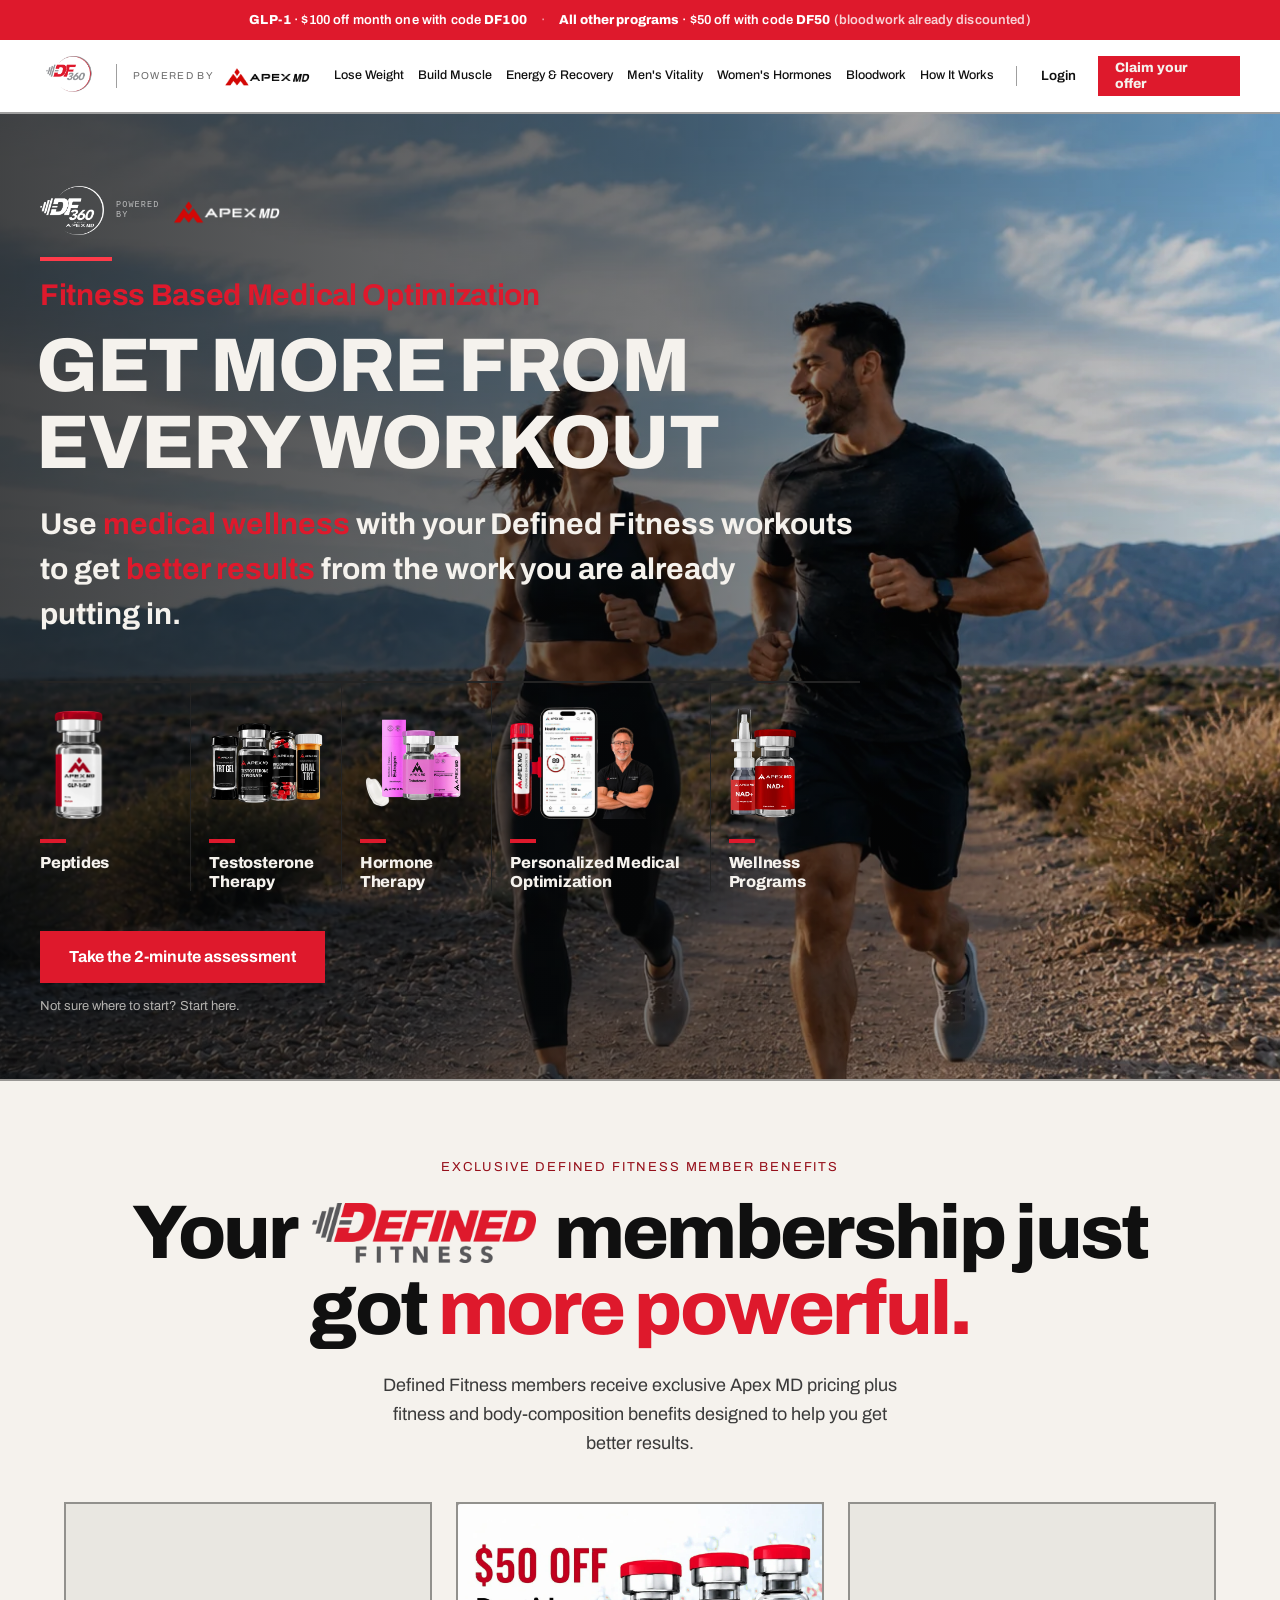
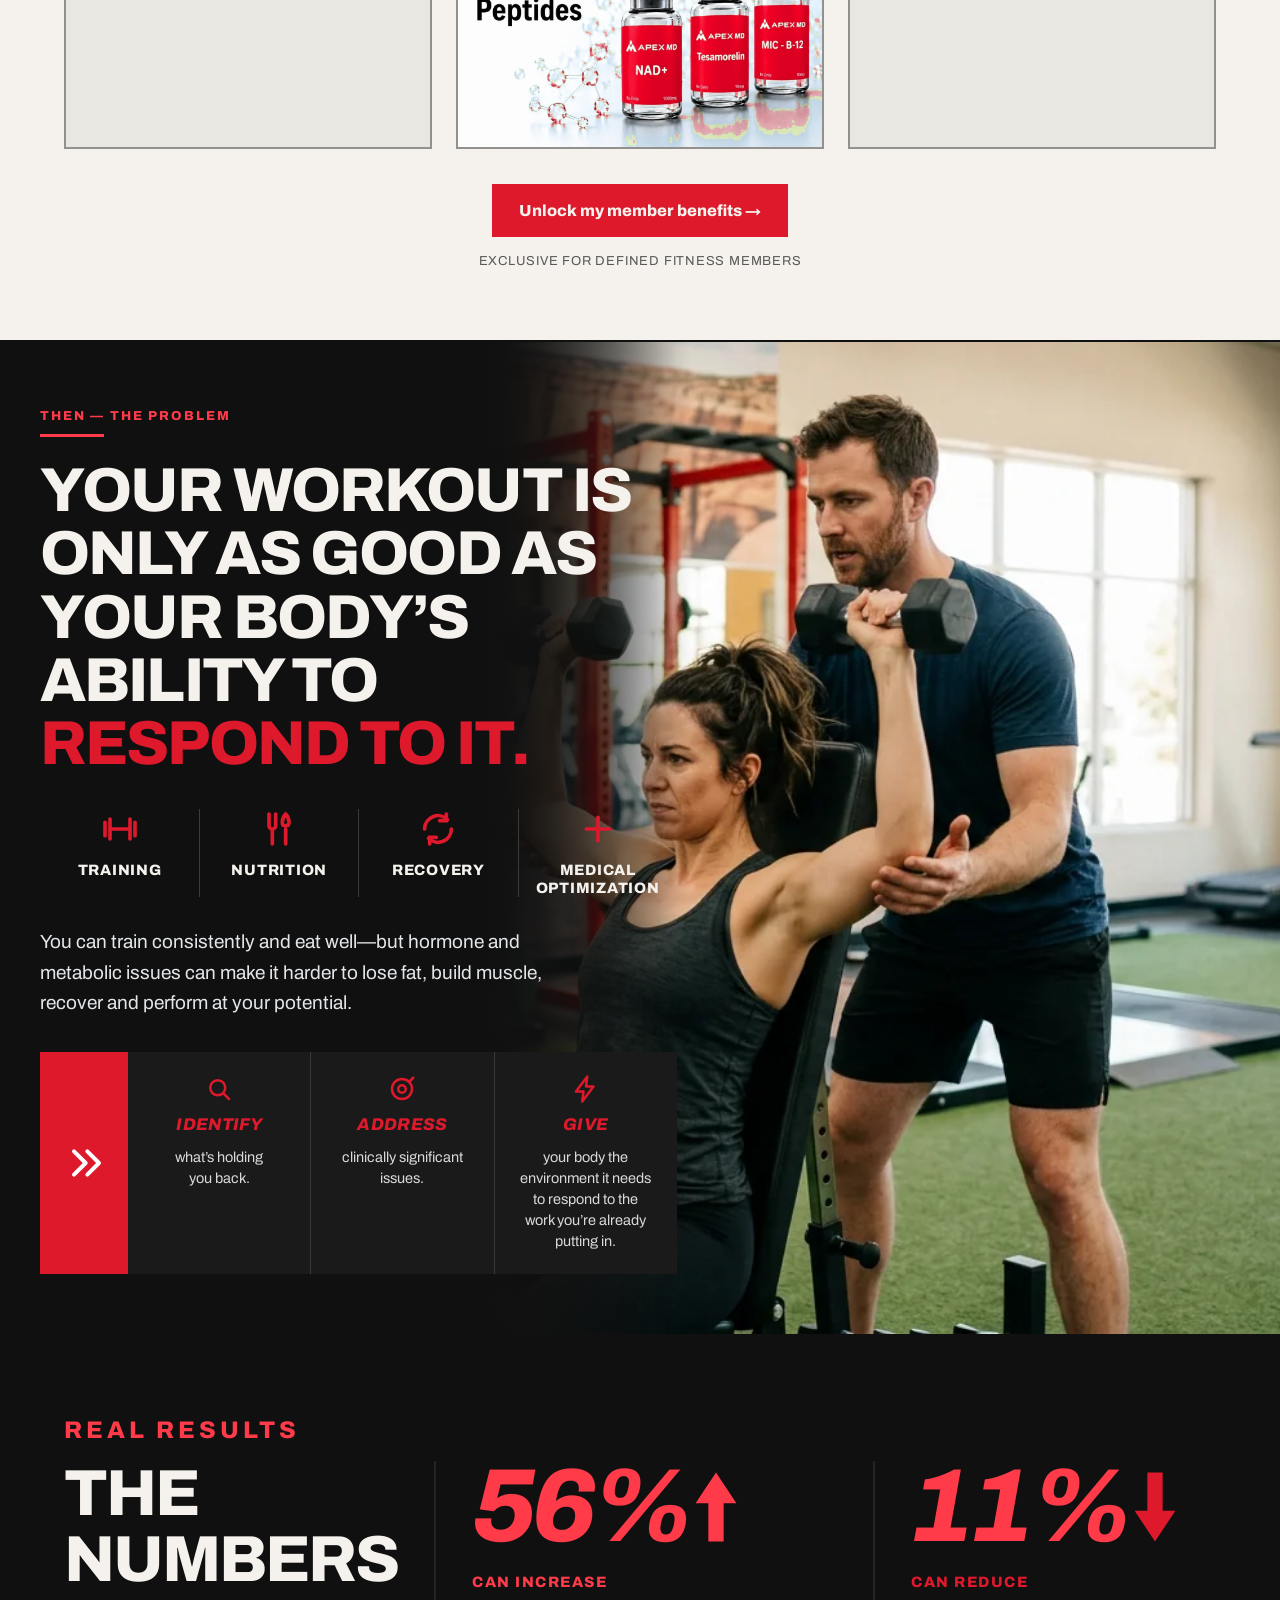
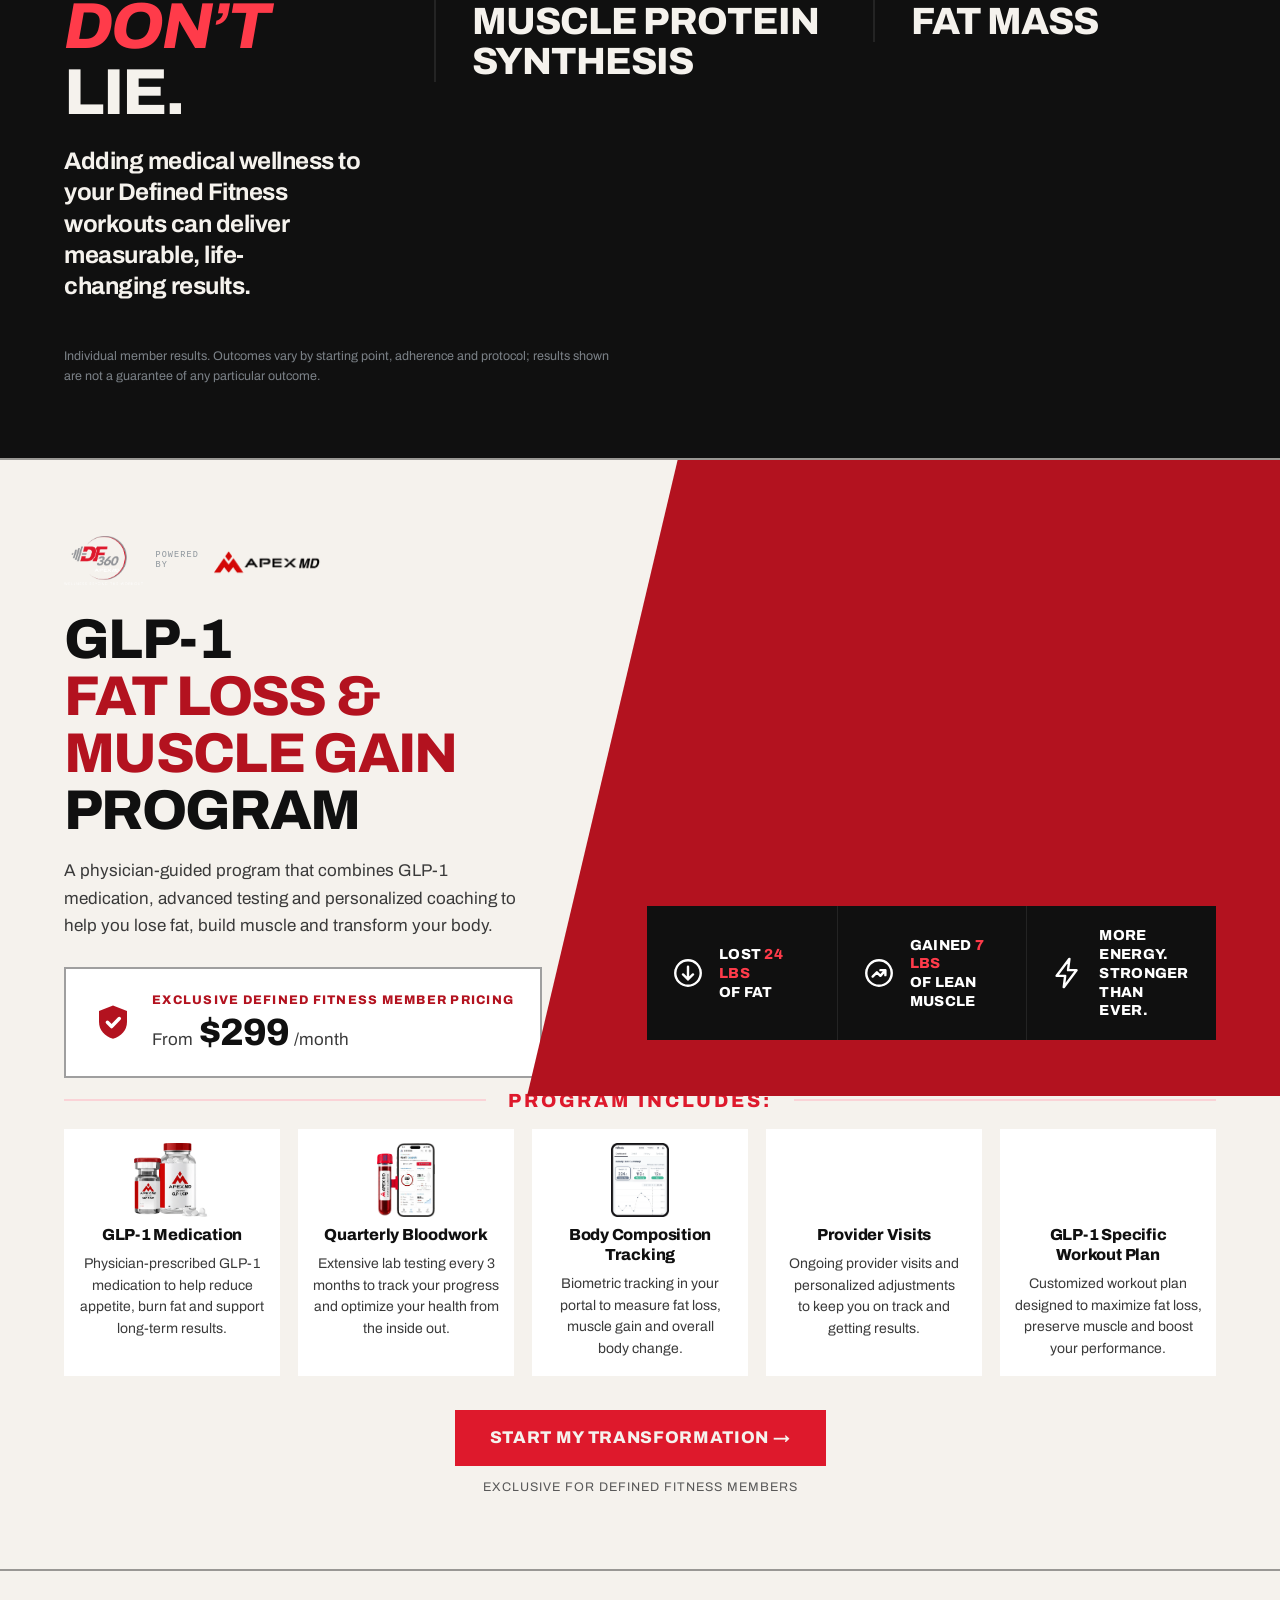
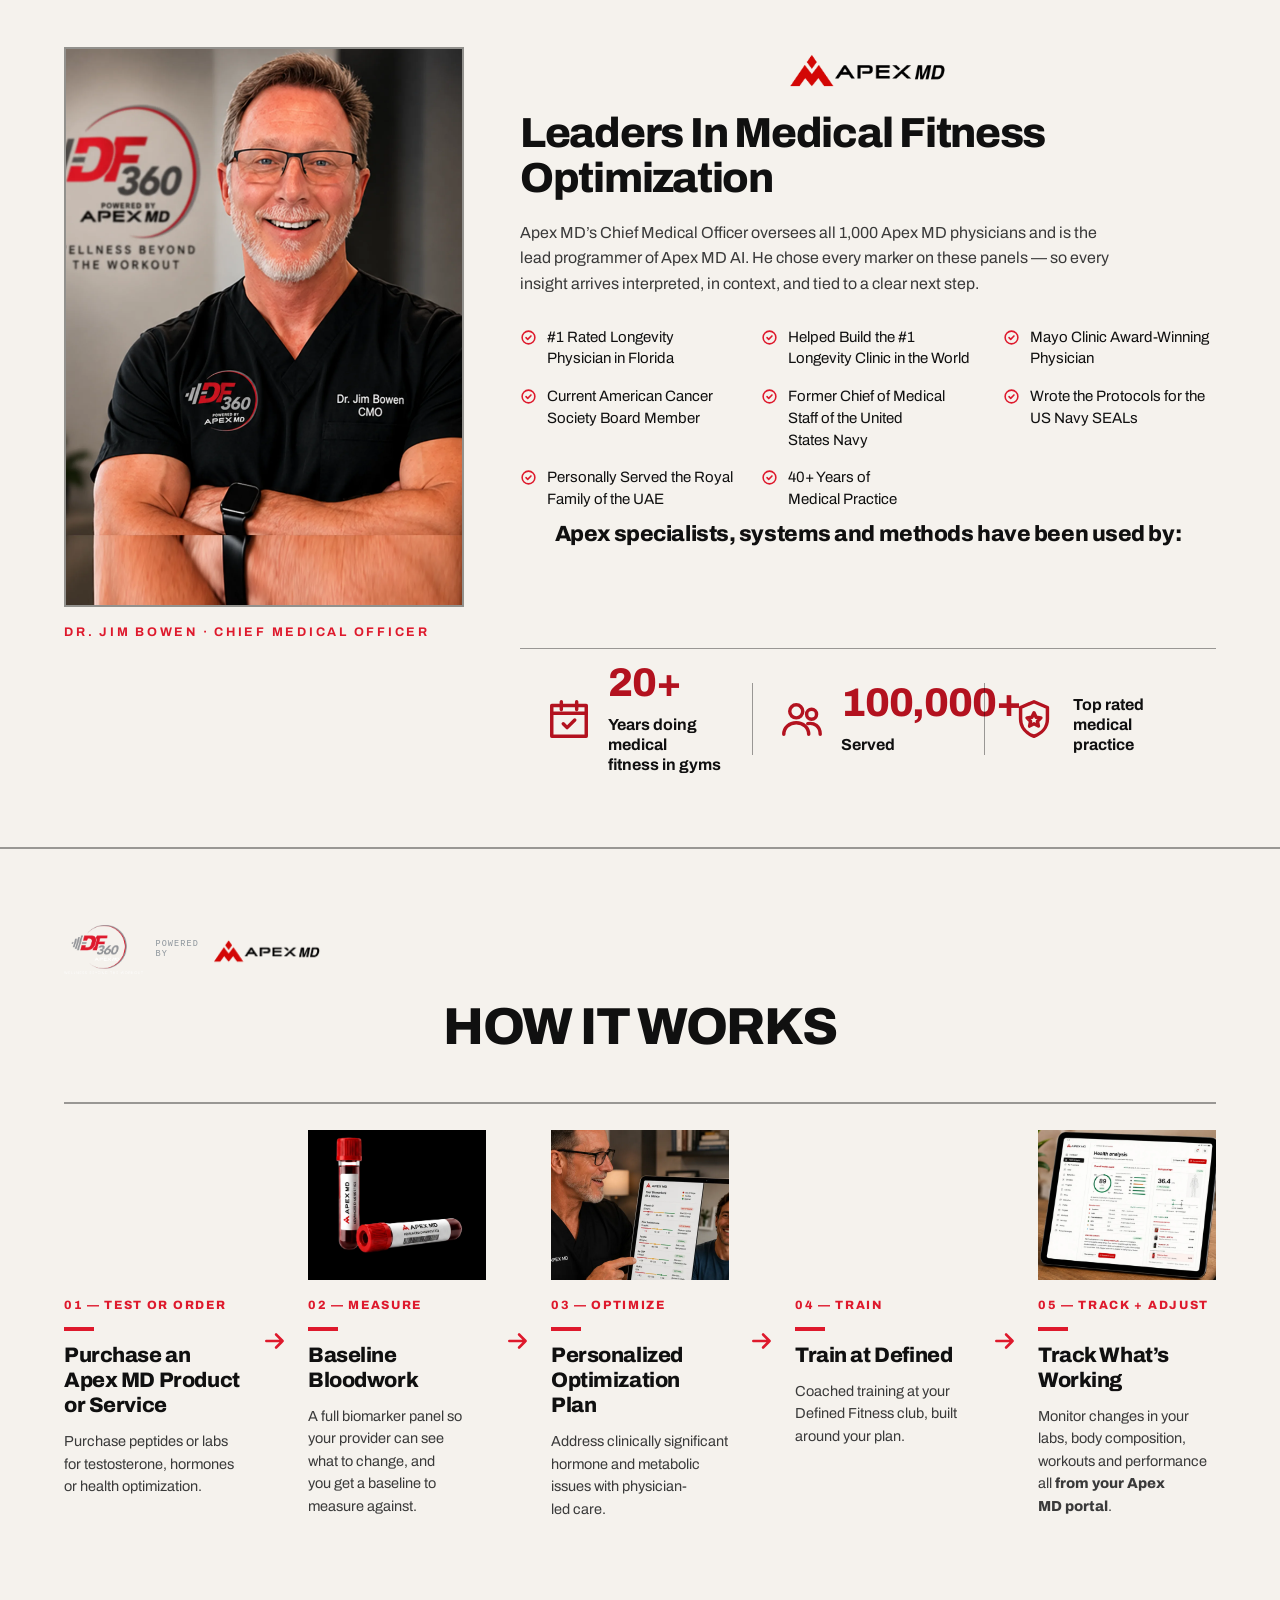
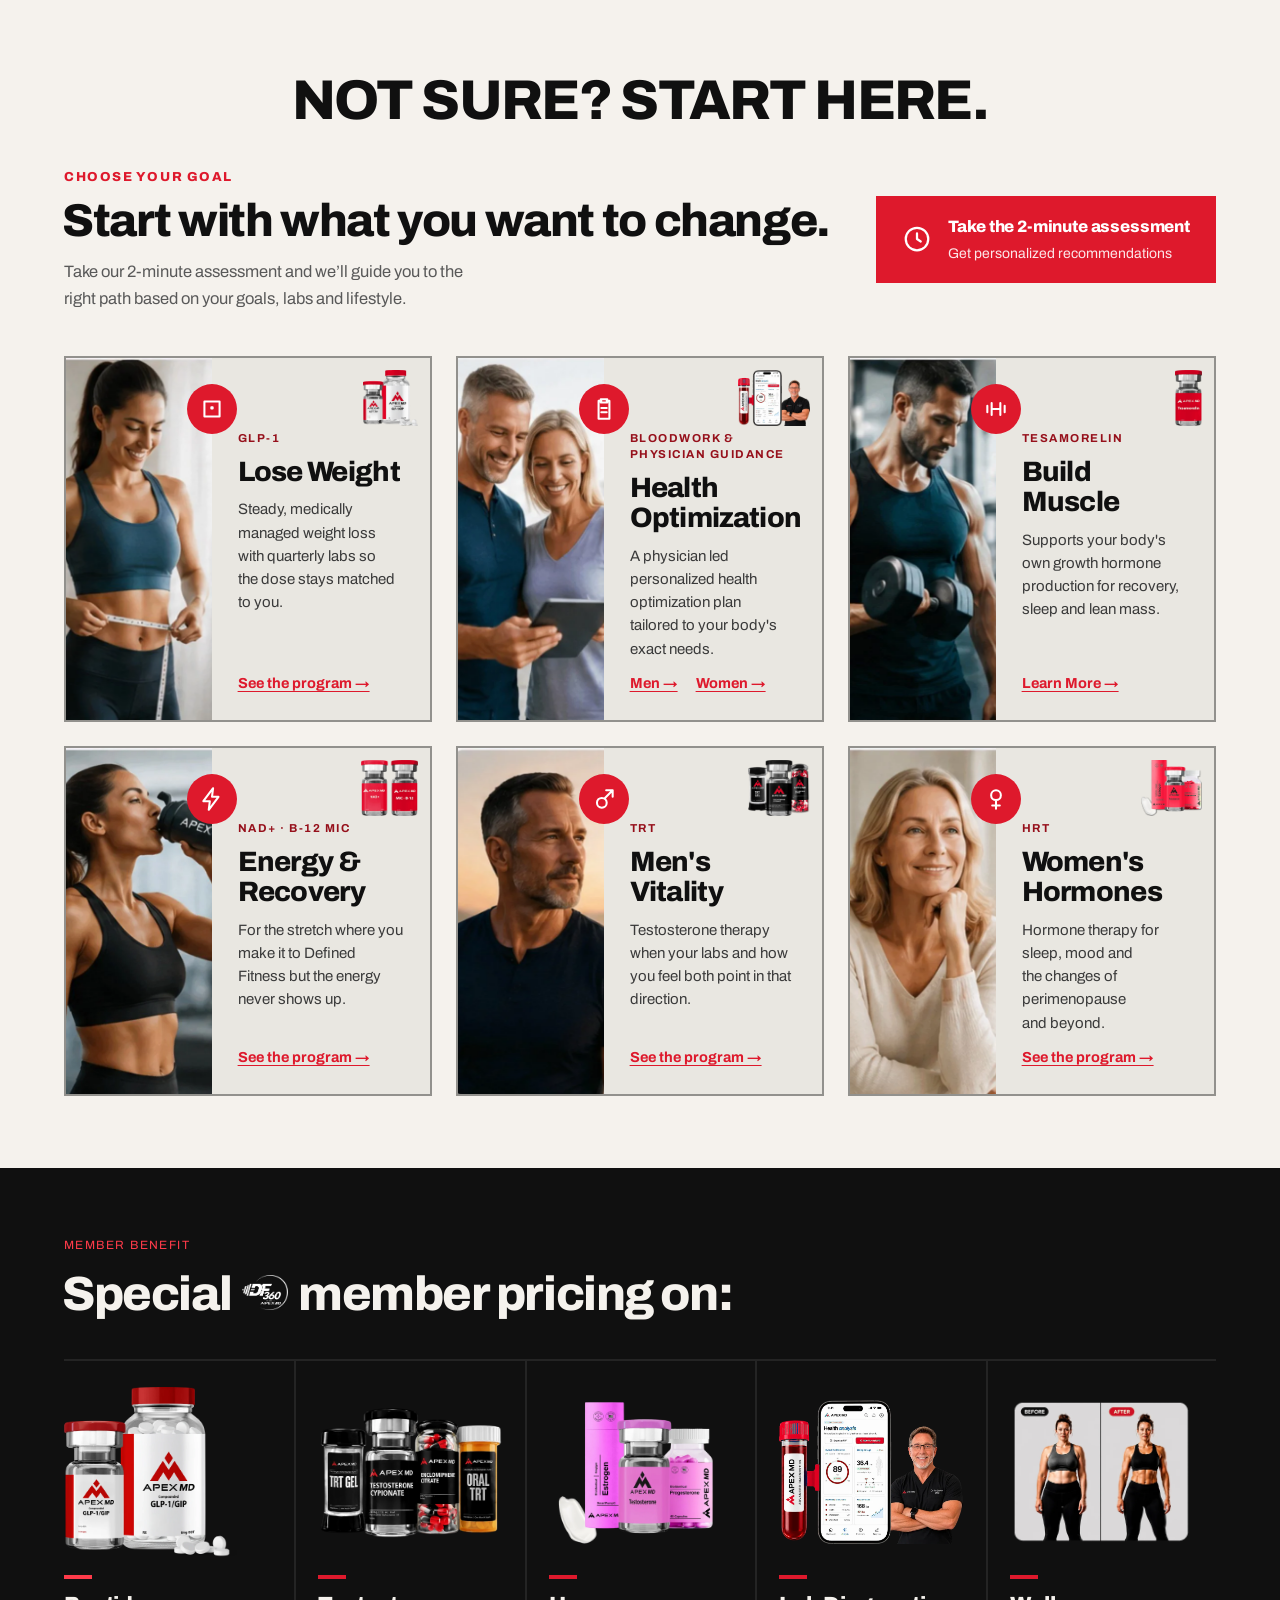
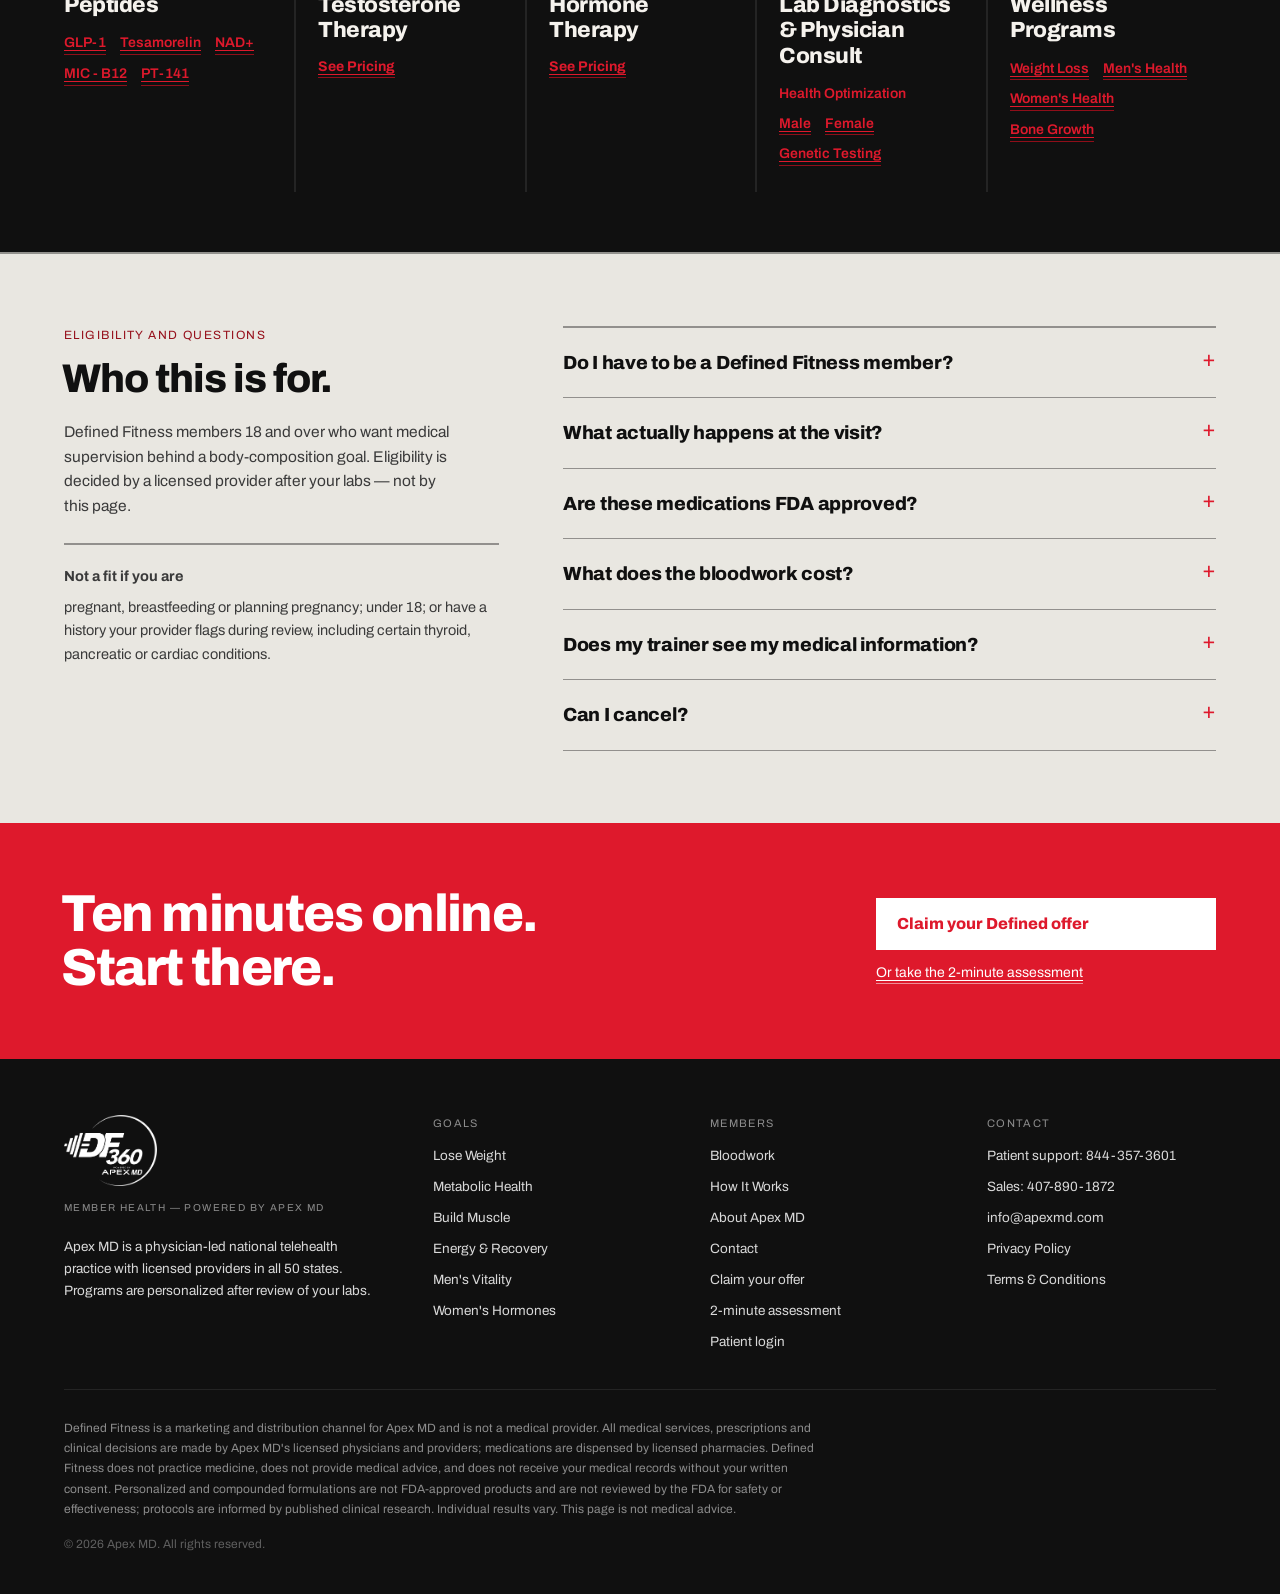
==== commit eb80ba10: "Clean up the homepage hero spacing and lighten the photo scrim Tighten the intro stack (lockup, rule" ====
--- a/index.html
+++ b/index.html
@@ -58,45 +58,45 @@
 
         <div style="position:relative;min-height:760px;background:#101010;overflow:hidden">
           <div style="position:absolute;inset:0">
-            <img src="img/df360/hero-run.webp?v=16bed509" alt="Two Defined Fitness members out for a run" style="width:100%;height:100%;object-position:62% 42%;filter:contrast(1.04) brightness(.8);object-fit:cover" loading="eager" fetchpriority="high" decoding="async" width="1672" height="941">
-          </div>
-          <div style="position:absolute;inset:0;background:linear-gradient(90deg,rgba(8,10,12,.86) 0%,rgba(8,10,12,.64) 46%,rgba(8,10,12,.04) 100%);pointer-events:none"></div>
-          <div style="position:relative;padding:72px 64px 68px;max-width:900px;color:#F5F2ED">
-            <span class="hp-lockup" style="display:flex;align-items:center;gap:12px;margin-bottom:26px"><img src="img/df360/logo-df360-white.webp?v=10a34cec" alt="DF360" style="height:49px;width:auto;flex:0 0 auto;max-width:none"><span style="font-family:Menlo,monospace;font-size:8.5px;line-height:1.1;letter-spacing:.13em;text-transform:uppercase;color:rgba(255,255,255,.62);white-space:nowrap;flex:0 0 auto">Powered<br>by</span><img src="img/df360/logo-apex-white.webp?v=296ee9a3" alt="Apex MD" style="height:30px;width:auto;flex:0 0 auto;max-width:none"></span>
-            <span style="display:block;width:72px;height:4px;background:#FF3B4A;margin-bottom:18px"></span>
-            
-            <span style="display: block; font-size: 30px; font-weight: 700; letter-spacing: -.01em; line-height: 1.25; color: #DE192C; margin-bottom: 18px">Fitness Based Medical Optimization</span><h1 style="margin:0;font-size:76px;line-height:1.02;letter-spacing:-.02em;margin-left:-.05em;max-width:17ch;text-transform:uppercase;color:#F5F2ED">Get more from every workout</h1>
-            <p style="margin: 24px 0 0; font-size: 30px; line-height: 1.5; max-width: 48ch; font-weight: 700; color: var(--color-bg)">Use <span style="color:#DE192C">medical wellness</span> with your Defined Fitness workouts to get <span style="color:#DE192C">better results</span> from the work you are already putting in.</p>
-            <div style="display:grid;grid-template-columns:minmax(0,1fr) minmax(0,1fr) minmax(0,1fr) minmax(0,1.45fr) minmax(0,1fr);gap:0;margin-top:36px;border-top:2px solid #242424;align-items:end">
-              <div style="padding:20px 18px 4px;">
-                <img src="img/product/glp1-vial.webp?v=6bd470e7" alt="Apex MD compounded GLP-1/GIP vial" style="display:block;height:104px;width:auto;max-width:100%;object-fit:contain;margin:0 0 24px" loading="lazy" decoding="async" width="614" height="900">
-                <span style="display:block;width:26px;height:4px;background:#DE192C;margin-bottom:12px"></span>
+            <img src="img/df360/hero-run.webp?v=16bed509" alt="Two Defined Fitness members out for a run" style="width:100%;height:100%;object-position:62% 42%;filter:contrast(1.03) brightness(.9);object-fit:cover" loading="eager" fetchpriority="high" decoding="async" width="1672" height="941">
+          </div>
+          <div style="position:absolute;inset:0;background:linear-gradient(90deg,rgba(8,10,12,.74) 0%,rgba(8,10,12,.5) 52%,rgba(8,10,12,.06) 100%);pointer-events:none"></div>
+          <div style="position:relative;padding:72px 64px 64px;max-width:900px;color:#F5F2ED">
+            <span class="hp-lockup" style="display:flex;align-items:center;gap:12px;margin-bottom:22px"><img src="img/df360/logo-df360-white.webp?v=10a34cec" alt="DF360" style="height:49px;width:auto;flex:0 0 auto;max-width:none"><span style="font-family:Menlo,monospace;font-size:8.5px;line-height:1.1;letter-spacing:.13em;text-transform:uppercase;color:rgba(255,255,255,.62);white-space:nowrap;flex:0 0 auto">Powered<br>by</span><img src="img/df360/logo-apex-white.webp?v=296ee9a3" alt="Apex MD" style="height:30px;width:auto;flex:0 0 auto;max-width:none"></span>
+            <span style="display:block;width:72px;height:4px;background:#FF3B4A;margin-bottom:16px"></span>
+            
+            <span style="display: block; font-size: 30px; font-weight: 700; letter-spacing: -.01em; line-height: 1.25; color: #DE192C; margin-bottom: 12px">Fitness Based Medical Optimization</span><h1 style="margin:0;font-size:76px;line-height:1.02;letter-spacing:-.02em;margin-left:-.05em;max-width:17ch;text-transform:uppercase;color:#F5F2ED">Get more from every workout</h1>
+            <p style="margin: 20px 0 0; font-size: 30px; line-height: 1.5; max-width: 48ch; font-weight: 700; color: #F5F2ED">Use <span style="color:#DE192C">medical wellness</span> with your Defined Fitness workouts to get <span style="color:#DE192C">better results</span> from the work you are already putting in.</p>
+            <div style="display:grid;grid-template-columns:minmax(0,1fr) minmax(0,1fr) minmax(0,1fr) minmax(0,1.45fr) minmax(0,1fr);gap:0;margin-top:44px;border-top:2px solid #242424;align-items:end">
+              <div style="padding:24px 18px 0 0;">
+                <img src="img/product/glp1-vial.webp?v=6bd470e7" alt="Apex MD compounded GLP-1/GIP vial" style="display:block;height:112px;width:auto;max-width:100%;object-fit:contain;margin:0 0 20px" loading="lazy" decoding="async" width="614" height="900">
+                <span style="display:block;width:26px;height:4px;background:#DE192C;margin-bottom:10px"></span>
                 <span style="display:block;font-size:16px;font-weight:800;letter-spacing:-.015em;line-height:1.2;min-height:2.4em;color:#F5F2ED">Peptides</span>
               </div>
-              <div style="padding:20px 18px 4px;border-left:1px solid #242424;">
-                <img src="img/product/trt.webp?v=b6f35fb4" alt="Apex MD testosterone therapy options" style="display:block;height:104px;width:auto;max-width:100%;object-fit:contain;margin-bottom:14px" loading="lazy" decoding="async" width="900" height="654">
-                <span style="display:block;width:26px;height:4px;background:#DE192C;margin-bottom:12px"></span>
+              <div style="padding:24px 18px 0;border-left:1px solid #242424;">
+                <img src="img/product/trt.webp?v=b6f35fb4" alt="Apex MD testosterone therapy options" style="display:block;height:112px;width:auto;max-width:100%;object-fit:contain;margin:0 0 20px" loading="lazy" decoding="async" width="900" height="654">
+                <span style="display:block;width:26px;height:4px;background:#DE192C;margin-bottom:10px"></span>
                 <span style="display:block;font-size:16px;font-weight:800;letter-spacing:-.015em;line-height:1.2;color:#F5F2ED">Testosterone Therapy</span>
               </div>
-              <div style="padding:20px 18px 4px;border-left:1px solid #242424;">
-                <img src="img/product/womens-hormones.webp?v=cc66629c" alt="Apex MD women's hormone therapy" style="display:block;height:104px;width:auto;max-width:100%;object-fit:contain;margin-bottom:14px" loading="lazy" decoding="async" width="900" height="769">
-                <span style="display:block;width:26px;height:4px;background:#DE192C;margin-bottom:12px"></span>
+              <div style="padding:24px 18px 0;border-left:1px solid #242424;">
+                <img src="img/product/womens-hormones.webp?v=cc66629c" alt="Apex MD women's hormone therapy" style="display:block;height:112px;width:auto;max-width:100%;object-fit:contain;margin:0 0 20px" loading="lazy" decoding="async" width="900" height="769">
+                <span style="display:block;width:26px;height:4px;background:#DE192C;margin-bottom:10px"></span>
                 <span style="display:block;font-size:16px;font-weight:800;letter-spacing:-.015em;line-height:1.2;color:#F5F2ED">Hormone Therapy</span>
               </div>
-              <div style="padding:20px 18px 4px;border-left:1px solid #242424;">
-                <img src="img/hp/goal-health-corner.webp?v=610b6ffc" alt="Apex MD advanced diagnostics vial, the member health analysis and Dr. Jim Bowen" style="display:block;height:104px;width:auto;max-width:100%;object-fit:contain;margin-bottom:14px" loading="lazy" decoding="async" width="717" height="560">
-                <span style="display:block;width:26px;height:4px;background:#DE192C;margin-bottom:12px"></span>
-                <span style="display: block; font-size: 16px; font-weight: 800; letter-spacing: -.02em; line-height: 1.25; color: #F5F2ED; white-space: nowrap">Personalized Medical&nbsp;<br>Optimization</span>
-              </div>
-              <div style="padding:20px 18px 4px;border-left:1px solid #242424;">
-                <img src="img/product/nad.webp?v=f8c9fa6b" alt="Apex MD NAD+ and wellness protocols" style="display:block;height:128px;width:auto;max-width:100%;object-fit:contain;margin:26px 0 4px" loading="lazy" decoding="async" width="255" height="418">
-                <span style="display:block;width:26px;height:4px;background:#DE192C;margin-bottom:12px"></span>
+              <div style="padding:24px 18px 0;border-left:1px solid #242424;">
+                <img src="img/hp/goal-health-corner.webp?v=610b6ffc" alt="Apex MD advanced diagnostics vial, the member health analysis and Dr. Jim Bowen" style="display:block;height:112px;width:auto;max-width:100%;object-fit:contain;margin:0 0 20px" loading="lazy" decoding="async" width="717" height="560">
+                <span style="display:block;width:26px;height:4px;background:#DE192C;margin-bottom:10px"></span>
+                <span style="display: block; font-size:16px;font-weight:800;letter-spacing:-.015em;line-height:1.2;color:#F5F2ED;white-space:nowrap">Personalized Medical&nbsp;<br>Optimization</span>
+              </div>
+              <div style="padding:24px 18px 0;border-left:1px solid #242424;">
+                <img src="img/product/nad.webp?v=f8c9fa6b" alt="Apex MD NAD+ and wellness protocols" style="display:block;height:112px;width:auto;max-width:100%;object-fit:contain;margin:0 0 20px" loading="lazy" decoding="async" width="255" height="418">
+                <span style="display:block;width:26px;height:4px;background:#DE192C;margin-bottom:10px"></span>
                 <span style="display:block;font-size:16px;font-weight:800;letter-spacing:-.015em;line-height:1.2;color:#F5F2ED">Wellness Programs</span>
               </div>
             </div>
-            <div style="display:flex;align-items:center;gap:18px;flex-wrap:wrap;margin-top:32px">
+            <div style="display:flex;flex-direction:column;align-items:flex-start;gap:14px;margin-top:40px">
               <a href="https://formdefined.apexmd.com/?categoryId=weight-loss" data-intake="assessment" data-action="open-assess" class="btn" style="background:#DE192C;color:#fff;min-height:52px;padding:0 28px;font-size:16px;font-weight:700">Take the 2-minute assessment</a>
-              <span style="font-size: 10px; color: var(--color-surface)">Not sure where to start? <br>Take this 2 minute assessment&nbsp;</span>
+              <span style="font-size:13px;line-height:1.4;color:rgba(245,242,237,.7)">Not sure where to start? Start here.</span>
             </div>
           </div>
         </div>
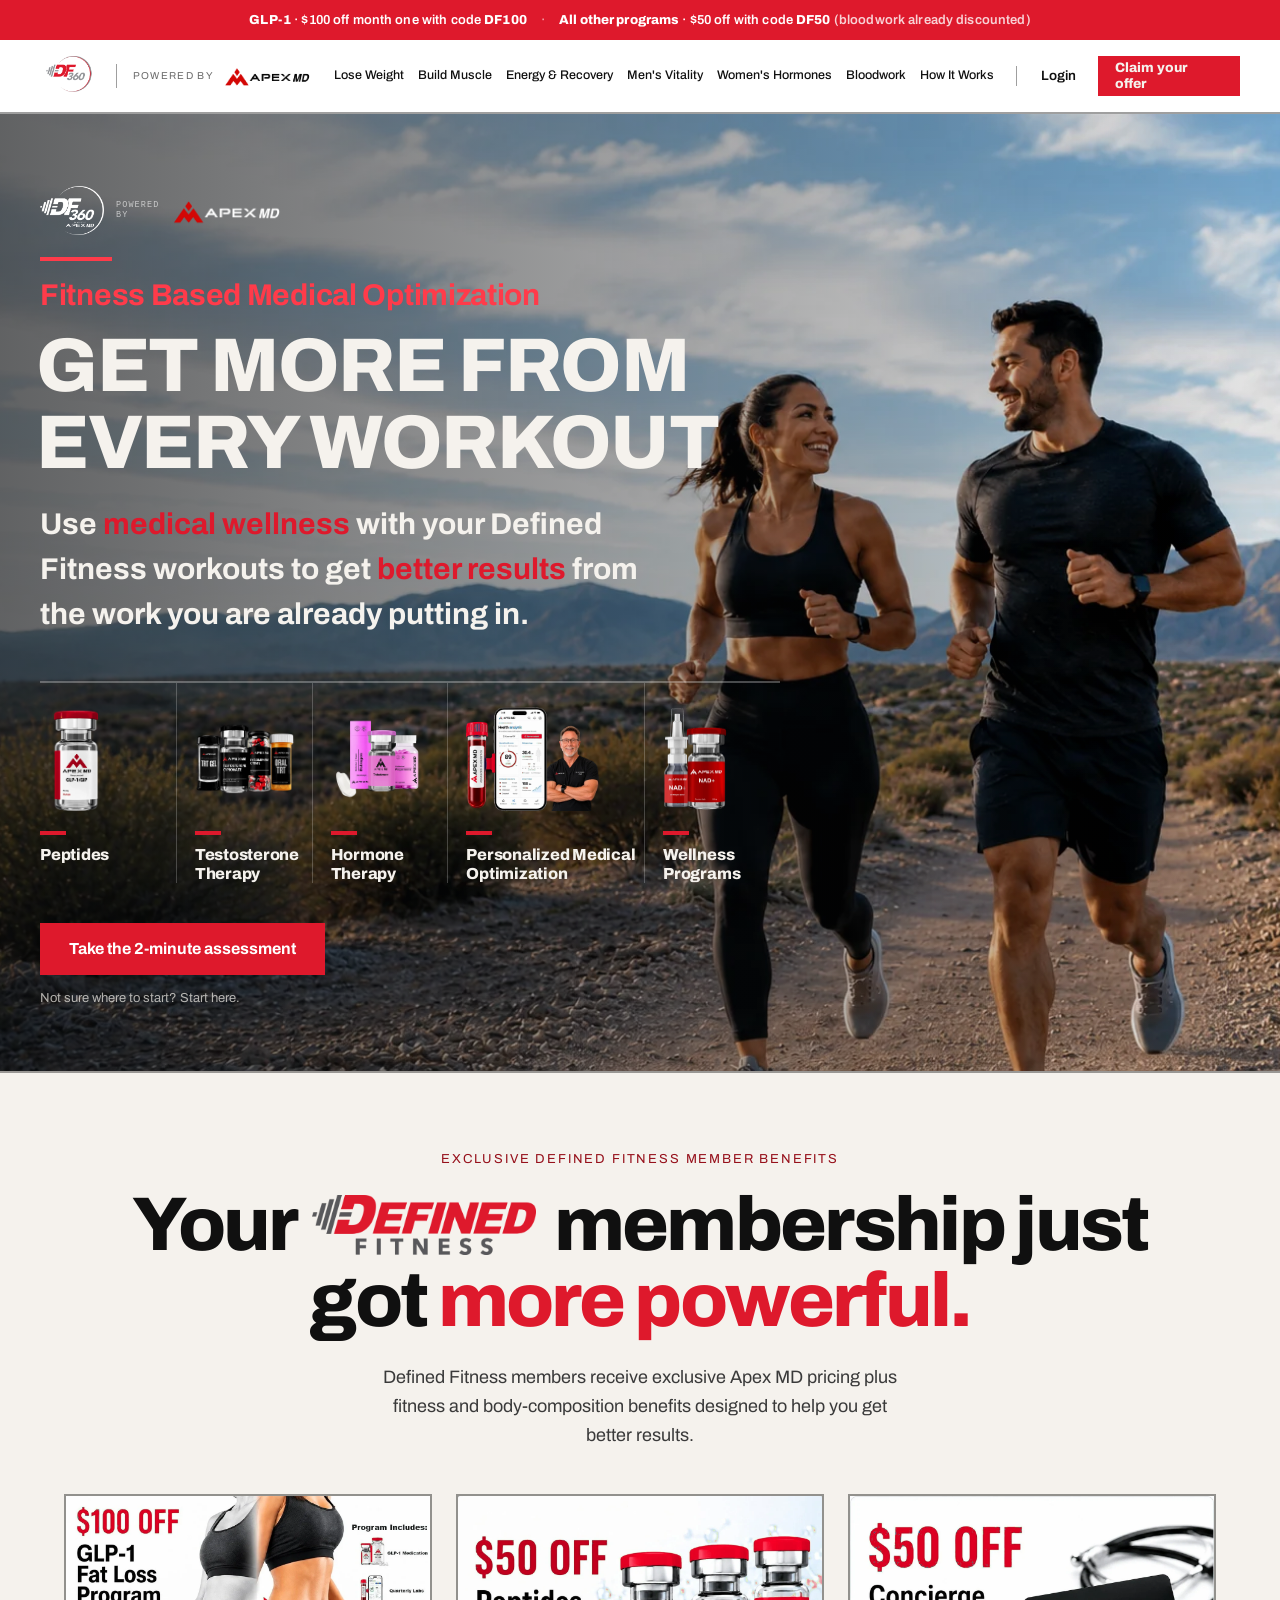
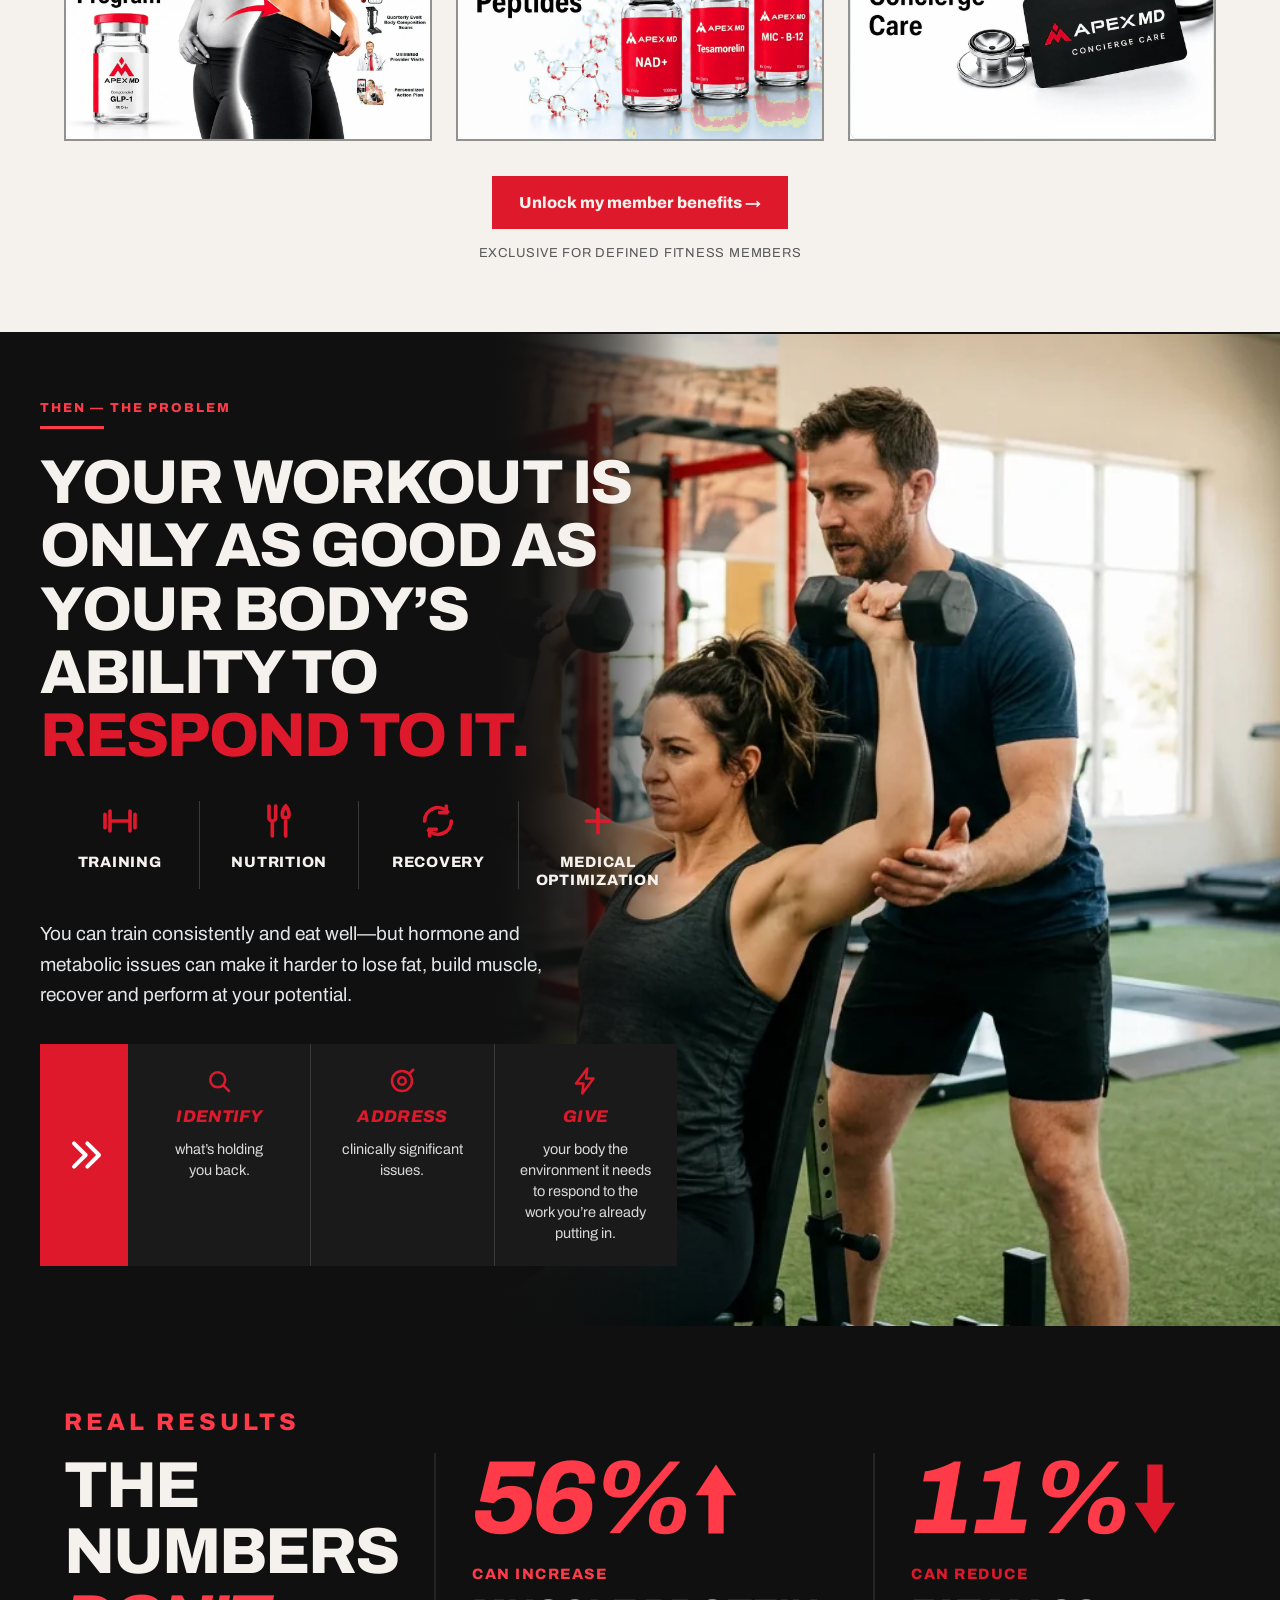
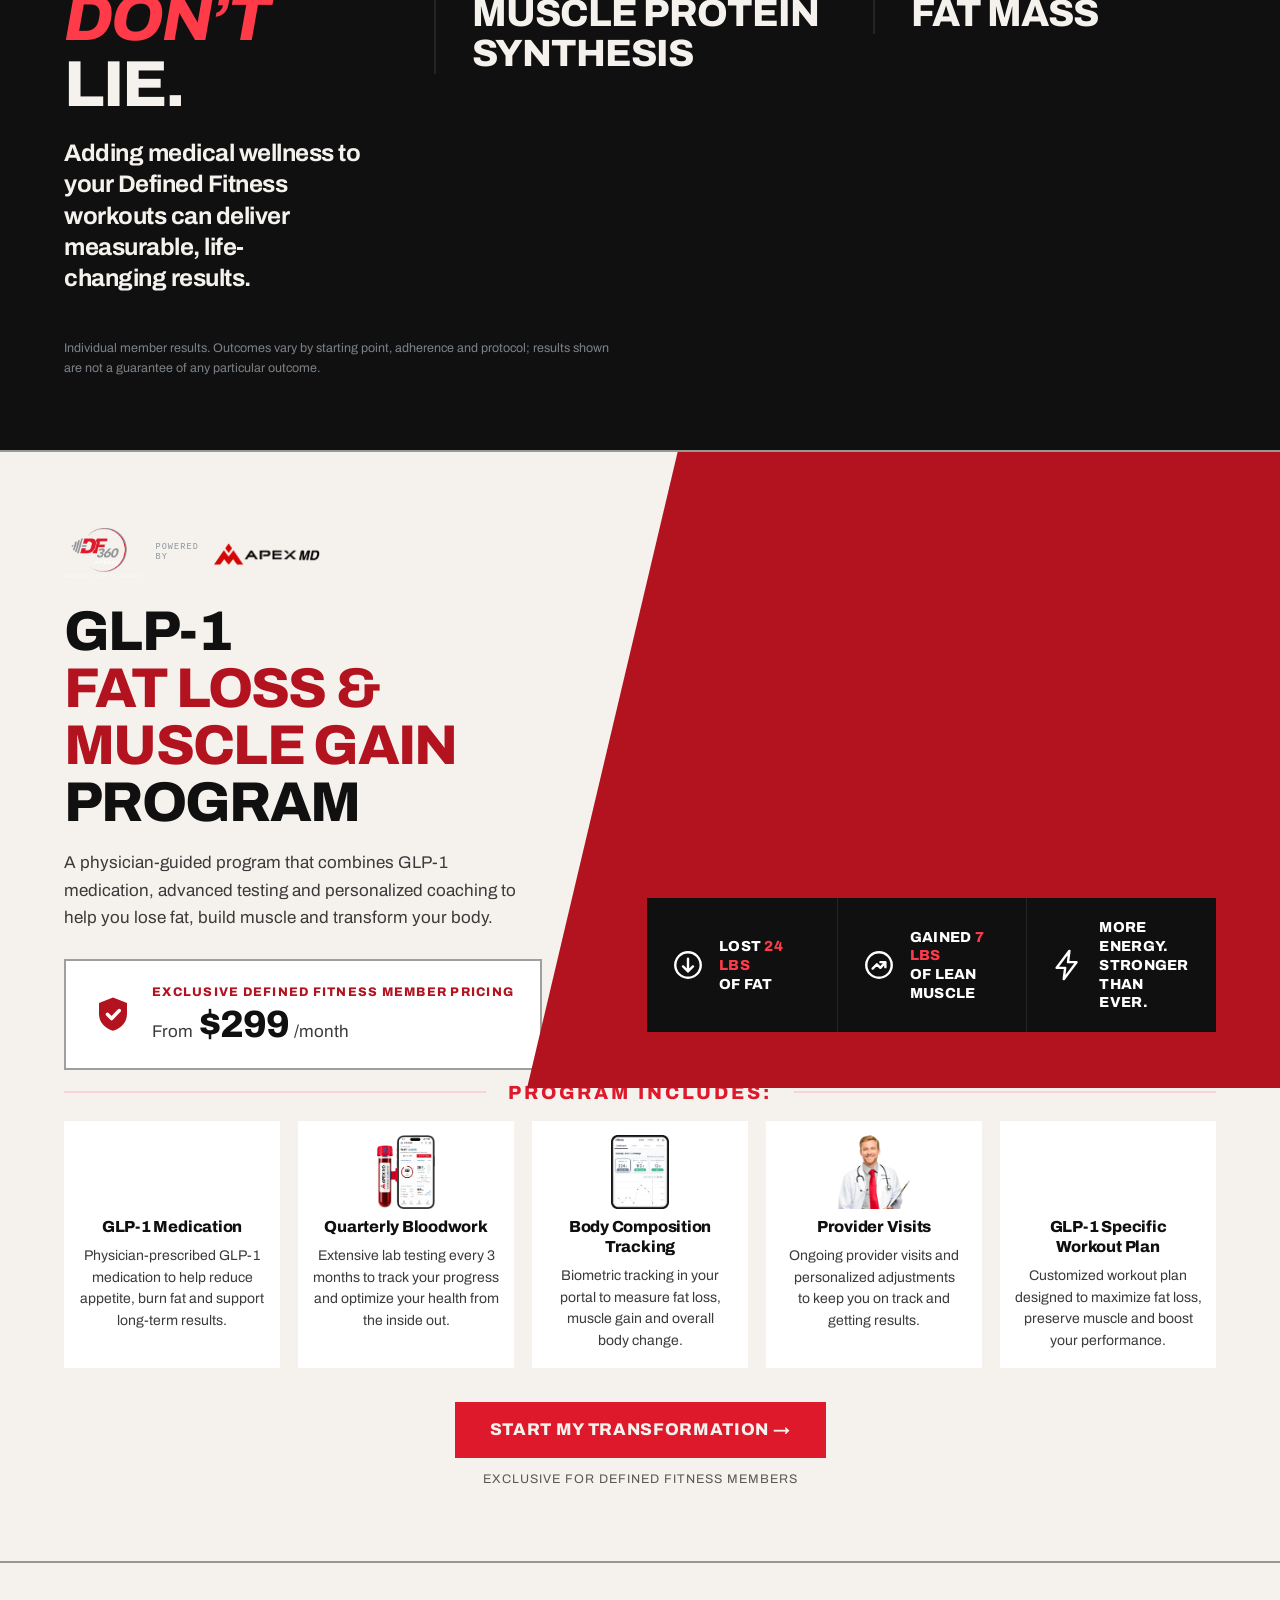
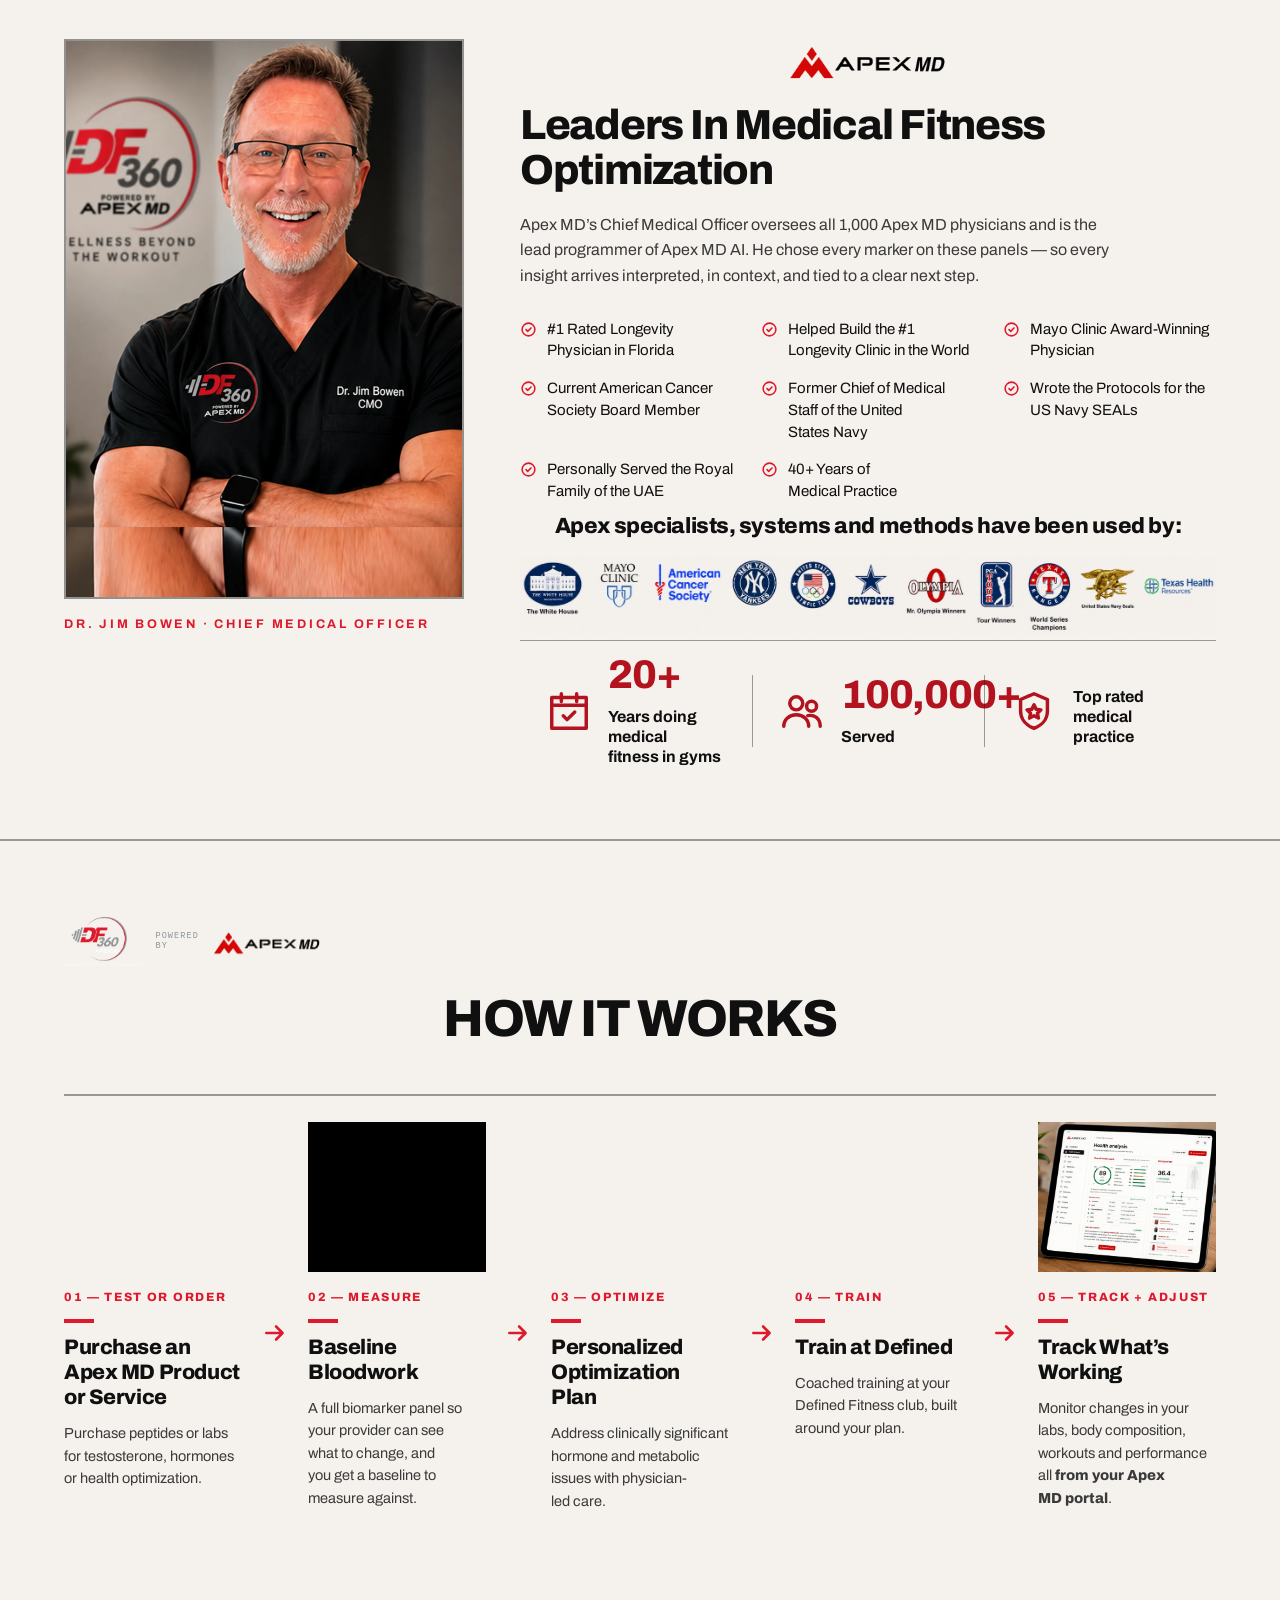
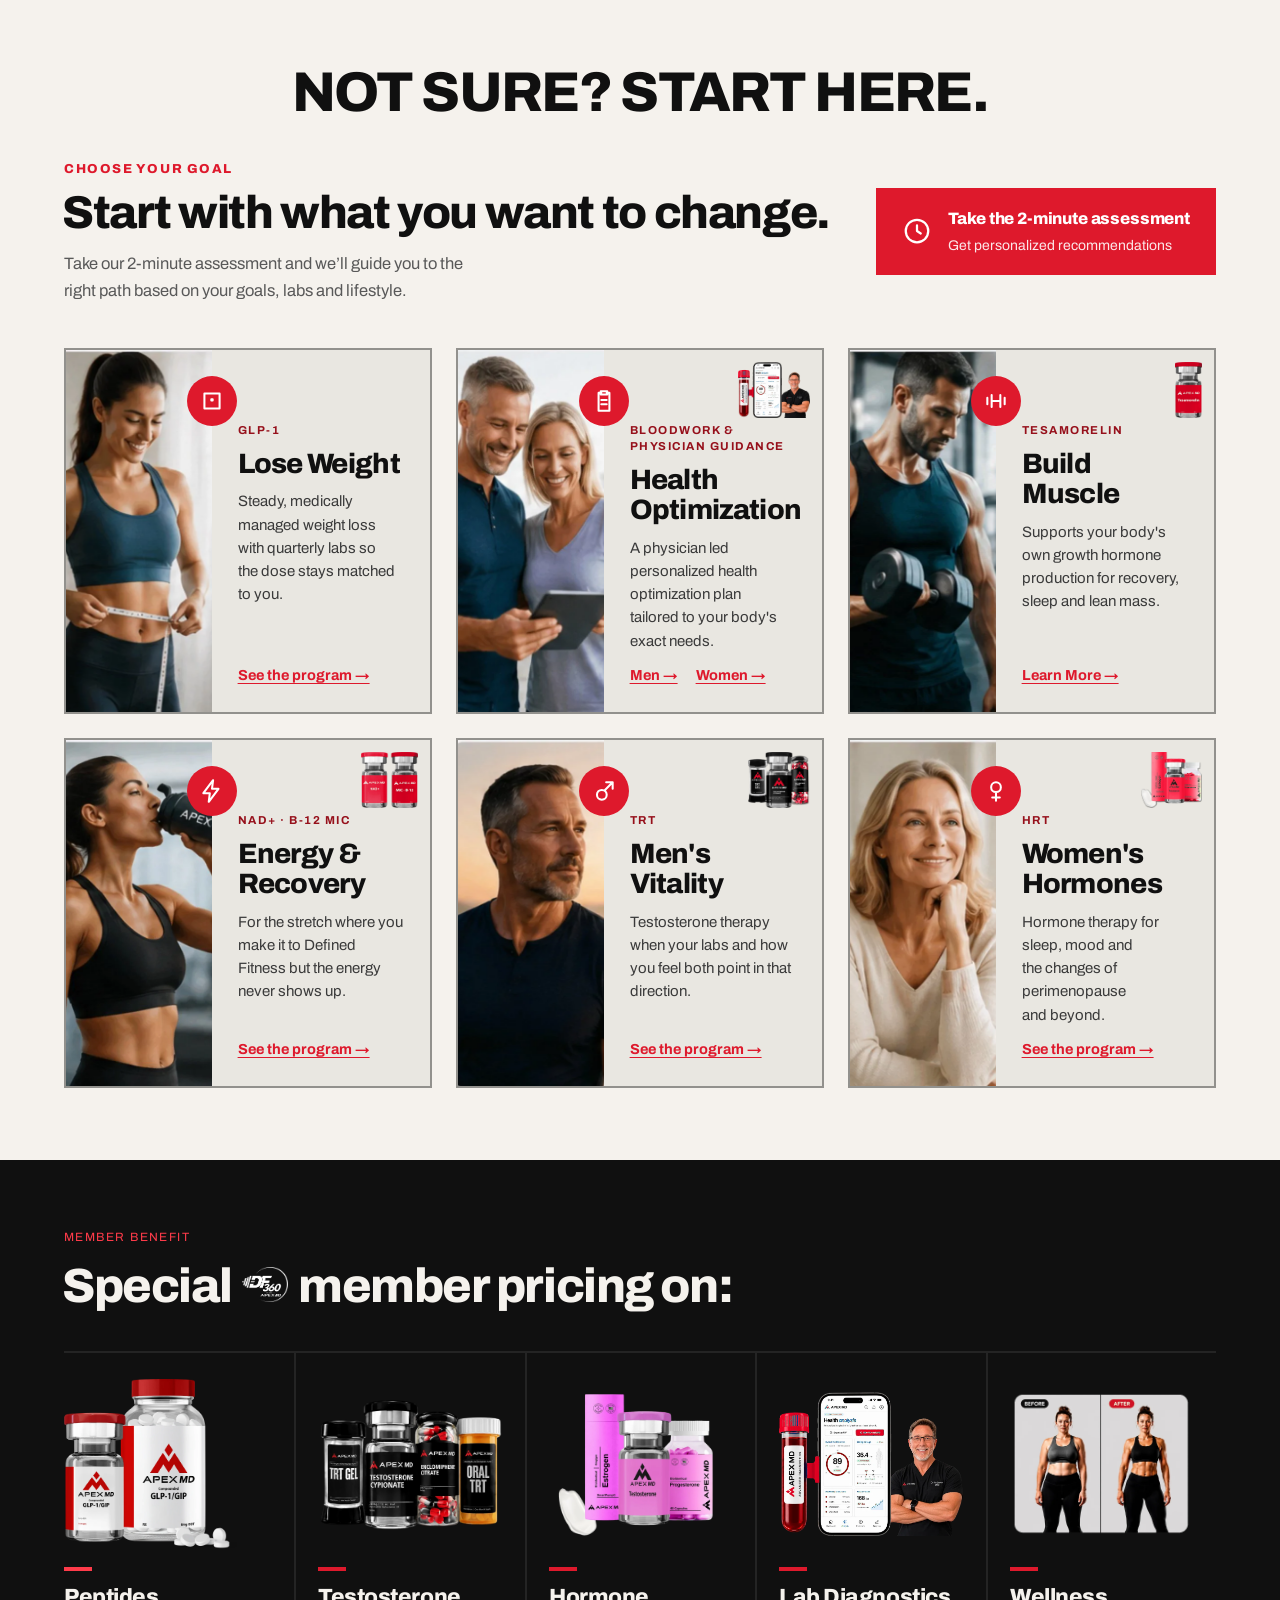
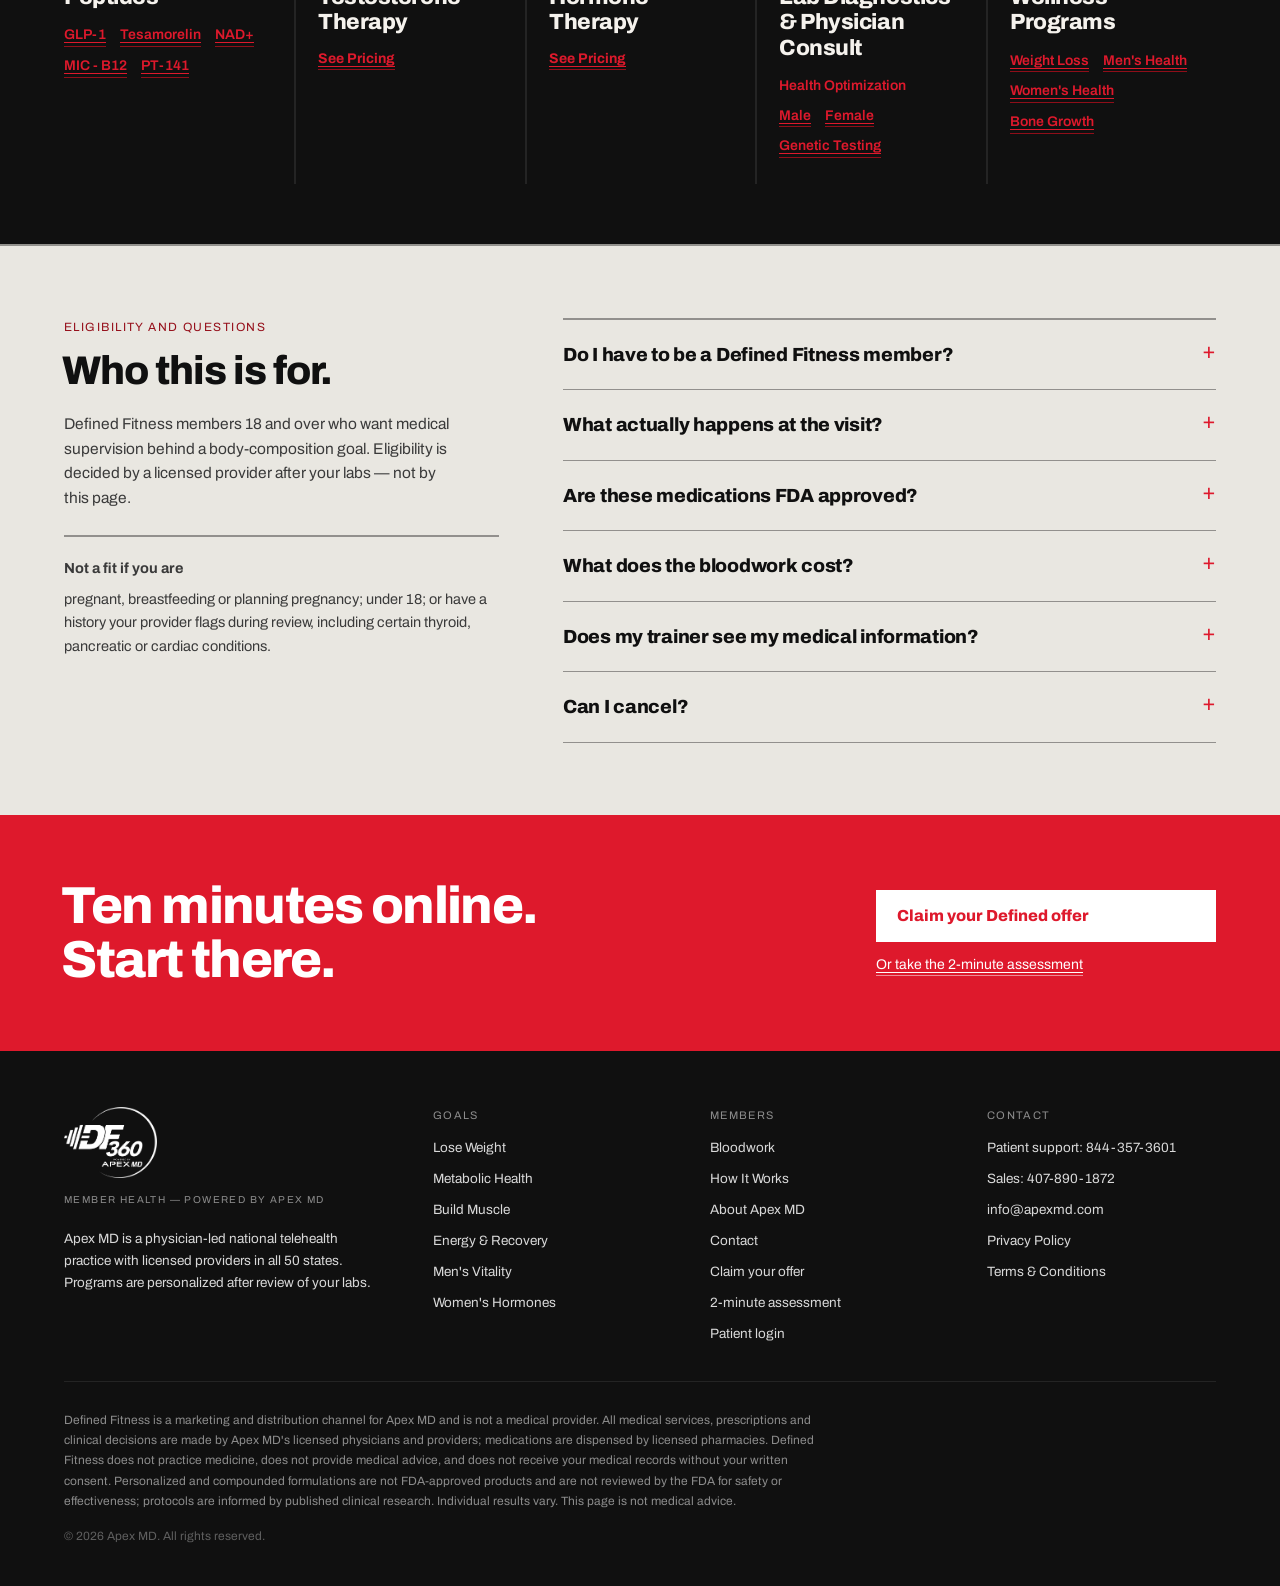
==== commit f55a1c2b: "Move the hero copy left and let the runners through The copy column was sitting on top of the two ru" ====
--- a/index.html
+++ b/index.html
@@ -58,38 +58,38 @@
 
         <div style="position:relative;min-height:760px;background:#101010;overflow:hidden">
           <div style="position:absolute;inset:0">
-            <img src="img/df360/hero-run.webp?v=16bed509" alt="Two Defined Fitness members out for a run" style="width:100%;height:100%;object-position:62% 42%;filter:contrast(1.03) brightness(.9);object-fit:cover" loading="eager" fetchpriority="high" decoding="async" width="1672" height="941">
-          </div>
-          <div style="position:absolute;inset:0;background:linear-gradient(90deg,rgba(8,10,12,.74) 0%,rgba(8,10,12,.5) 52%,rgba(8,10,12,.06) 100%);pointer-events:none"></div>
-          <div style="position:relative;padding:72px 64px 64px;max-width:900px;color:#F5F2ED">
+            <img src="img/df360/hero-run.webp?v=16bed509" alt="Two Defined Fitness members out for a run" style="width:100%;height:100%;object-position:15% 42%;filter:contrast(1.03) brightness(.9);object-fit:cover" loading="eager" fetchpriority="high" decoding="async" width="1672" height="941">
+          </div>
+          <div style="position:absolute;inset:0;background:linear-gradient(90deg,rgba(8,10,12,.6) 0%,rgba(8,10,12,.3) 52%,rgba(8,10,12,0) 100%);pointer-events:none"></div>
+          <div style="position:relative;padding:72px 64px 64px;max-width:820px;color:#F5F2ED">
             <span class="hp-lockup" style="display:flex;align-items:center;gap:12px;margin-bottom:22px"><img src="img/df360/logo-df360-white.webp?v=10a34cec" alt="DF360" style="height:49px;width:auto;flex:0 0 auto;max-width:none"><span style="font-family:Menlo,monospace;font-size:8.5px;line-height:1.1;letter-spacing:.13em;text-transform:uppercase;color:rgba(255,255,255,.62);white-space:nowrap;flex:0 0 auto">Powered<br>by</span><img src="img/df360/logo-apex-white.webp?v=296ee9a3" alt="Apex MD" style="height:30px;width:auto;flex:0 0 auto;max-width:none"></span>
             <span style="display:block;width:72px;height:4px;background:#FF3B4A;margin-bottom:16px"></span>
             
-            <span style="display: block; font-size: 30px; font-weight: 700; letter-spacing: -.01em; line-height: 1.25; color: #DE192C; margin-bottom: 12px">Fitness Based Medical Optimization</span><h1 style="margin:0;font-size:76px;line-height:1.02;letter-spacing:-.02em;margin-left:-.05em;max-width:17ch;text-transform:uppercase;color:#F5F2ED">Get more from every workout</h1>
-            <p style="margin: 20px 0 0; font-size: 30px; line-height: 1.5; max-width: 48ch; font-weight: 700; color: #F5F2ED">Use <span style="color:#DE192C">medical wellness</span> with your Defined Fitness workouts to get <span style="color:#DE192C">better results</span> from the work you are already putting in.</p>
-            <div style="display:grid;grid-template-columns:minmax(0,1fr) minmax(0,1fr) minmax(0,1fr) minmax(0,1.45fr) minmax(0,1fr);gap:0;margin-top:44px;border-top:2px solid #242424;align-items:end">
+            <span style="display: block; font-size: 30px; font-weight: 700; letter-spacing: -.01em; line-height: 1.25; color: #FF3B4A; margin-bottom: 12px">Fitness Based Medical Optimization</span><h1 style="margin:0;font-size:76px;line-height:1.02;letter-spacing:-.02em;margin-left:-.05em;max-width:17ch;text-transform:uppercase;color:#F5F2ED">Get more from every workout</h1>
+            <p style="margin: 20px 0 0; font-size: 30px; line-height: 1.5; max-width: 36ch; font-weight: 700; color: #F5F2ED">Use <span style="color:#DE192C">medical wellness</span> with your Defined Fitness workouts to get <span style="color:#DE192C">better results</span> from the work you are already putting in.</p>
+            <div style="display:grid;grid-template-columns:minmax(0,1fr) minmax(0,1fr) minmax(0,1fr) minmax(0,1.45fr) minmax(0,1fr);gap:0;margin-top:44px;border-top:2px solid rgba(255,255,255,.28);align-items:end">
               <div style="padding:24px 18px 0 0;">
-                <img src="img/product/glp1-vial.webp?v=6bd470e7" alt="Apex MD compounded GLP-1/GIP vial" style="display:block;height:112px;width:auto;max-width:100%;object-fit:contain;margin:0 0 20px" loading="lazy" decoding="async" width="614" height="900">
+                <img src="img/product/glp1-vial.webp?v=6bd470e7" alt="Apex MD compounded GLP-1/GIP vial" style="display:block;height:104px;width:auto;max-width:100%;object-fit:contain;margin:0 0 20px" loading="lazy" decoding="async" width="614" height="900">
                 <span style="display:block;width:26px;height:4px;background:#DE192C;margin-bottom:10px"></span>
                 <span style="display:block;font-size:16px;font-weight:800;letter-spacing:-.015em;line-height:1.2;min-height:2.4em;color:#F5F2ED">Peptides</span>
               </div>
-              <div style="padding:24px 18px 0;border-left:1px solid #242424;">
-                <img src="img/product/trt.webp?v=b6f35fb4" alt="Apex MD testosterone therapy options" style="display:block;height:112px;width:auto;max-width:100%;object-fit:contain;margin:0 0 20px" loading="lazy" decoding="async" width="900" height="654">
+              <div style="padding:24px 18px 0;border-left:1px solid rgba(255,255,255,.22);">
+                <img src="img/product/trt.webp?v=b6f35fb4" alt="Apex MD testosterone therapy options" style="display:block;height:104px;width:auto;max-width:100%;object-fit:contain;margin:0 0 20px" loading="lazy" decoding="async" width="900" height="654">
                 <span style="display:block;width:26px;height:4px;background:#DE192C;margin-bottom:10px"></span>
                 <span style="display:block;font-size:16px;font-weight:800;letter-spacing:-.015em;line-height:1.2;color:#F5F2ED">Testosterone Therapy</span>
               </div>
-              <div style="padding:24px 18px 0;border-left:1px solid #242424;">
-                <img src="img/product/womens-hormones.webp?v=cc66629c" alt="Apex MD women's hormone therapy" style="display:block;height:112px;width:auto;max-width:100%;object-fit:contain;margin:0 0 20px" loading="lazy" decoding="async" width="900" height="769">
+              <div style="padding:24px 18px 0;border-left:1px solid rgba(255,255,255,.22);">
+                <img src="img/product/womens-hormones.webp?v=cc66629c" alt="Apex MD women's hormone therapy" style="display:block;height:104px;width:auto;max-width:100%;object-fit:contain;margin:0 0 20px" loading="lazy" decoding="async" width="900" height="769">
                 <span style="display:block;width:26px;height:4px;background:#DE192C;margin-bottom:10px"></span>
                 <span style="display:block;font-size:16px;font-weight:800;letter-spacing:-.015em;line-height:1.2;color:#F5F2ED">Hormone Therapy</span>
               </div>
-              <div style="padding:24px 18px 0;border-left:1px solid #242424;">
-                <img src="img/hp/goal-health-corner.webp?v=610b6ffc" alt="Apex MD advanced diagnostics vial, the member health analysis and Dr. Jim Bowen" style="display:block;height:112px;width:auto;max-width:100%;object-fit:contain;margin:0 0 20px" loading="lazy" decoding="async" width="717" height="560">
+              <div style="padding:24px 18px 0;border-left:1px solid rgba(255,255,255,.22);">
+                <img src="img/hp/goal-health-corner.webp?v=610b6ffc" alt="Apex MD advanced diagnostics vial, the member health analysis and Dr. Jim Bowen" style="display:block;height:104px;width:auto;max-width:100%;object-fit:contain;margin:0 0 20px" loading="lazy" decoding="async" width="717" height="560">
                 <span style="display:block;width:26px;height:4px;background:#DE192C;margin-bottom:10px"></span>
                 <span style="display: block; font-size:16px;font-weight:800;letter-spacing:-.015em;line-height:1.2;color:#F5F2ED;white-space:nowrap">Personalized Medical&nbsp;<br>Optimization</span>
               </div>
-              <div style="padding:24px 18px 0;border-left:1px solid #242424;">
-                <img src="img/product/nad.webp?v=f8c9fa6b" alt="Apex MD NAD+ and wellness protocols" style="display:block;height:112px;width:auto;max-width:100%;object-fit:contain;margin:0 0 20px" loading="lazy" decoding="async" width="255" height="418">
+              <div style="padding:24px 18px 0;border-left:1px solid rgba(255,255,255,.22);">
+                <img src="img/product/nad.webp?v=f8c9fa6b" alt="Apex MD NAD+ and wellness protocols" style="display:block;height:104px;width:auto;max-width:100%;object-fit:contain;margin:0 0 20px" loading="lazy" decoding="async" width="255" height="418">
                 <span style="display:block;width:26px;height:4px;background:#DE192C;margin-bottom:10px"></span>
                 <span style="display:block;font-size:16px;font-weight:800;letter-spacing:-.015em;line-height:1.2;color:#F5F2ED">Wellness Programs</span>
               </div>
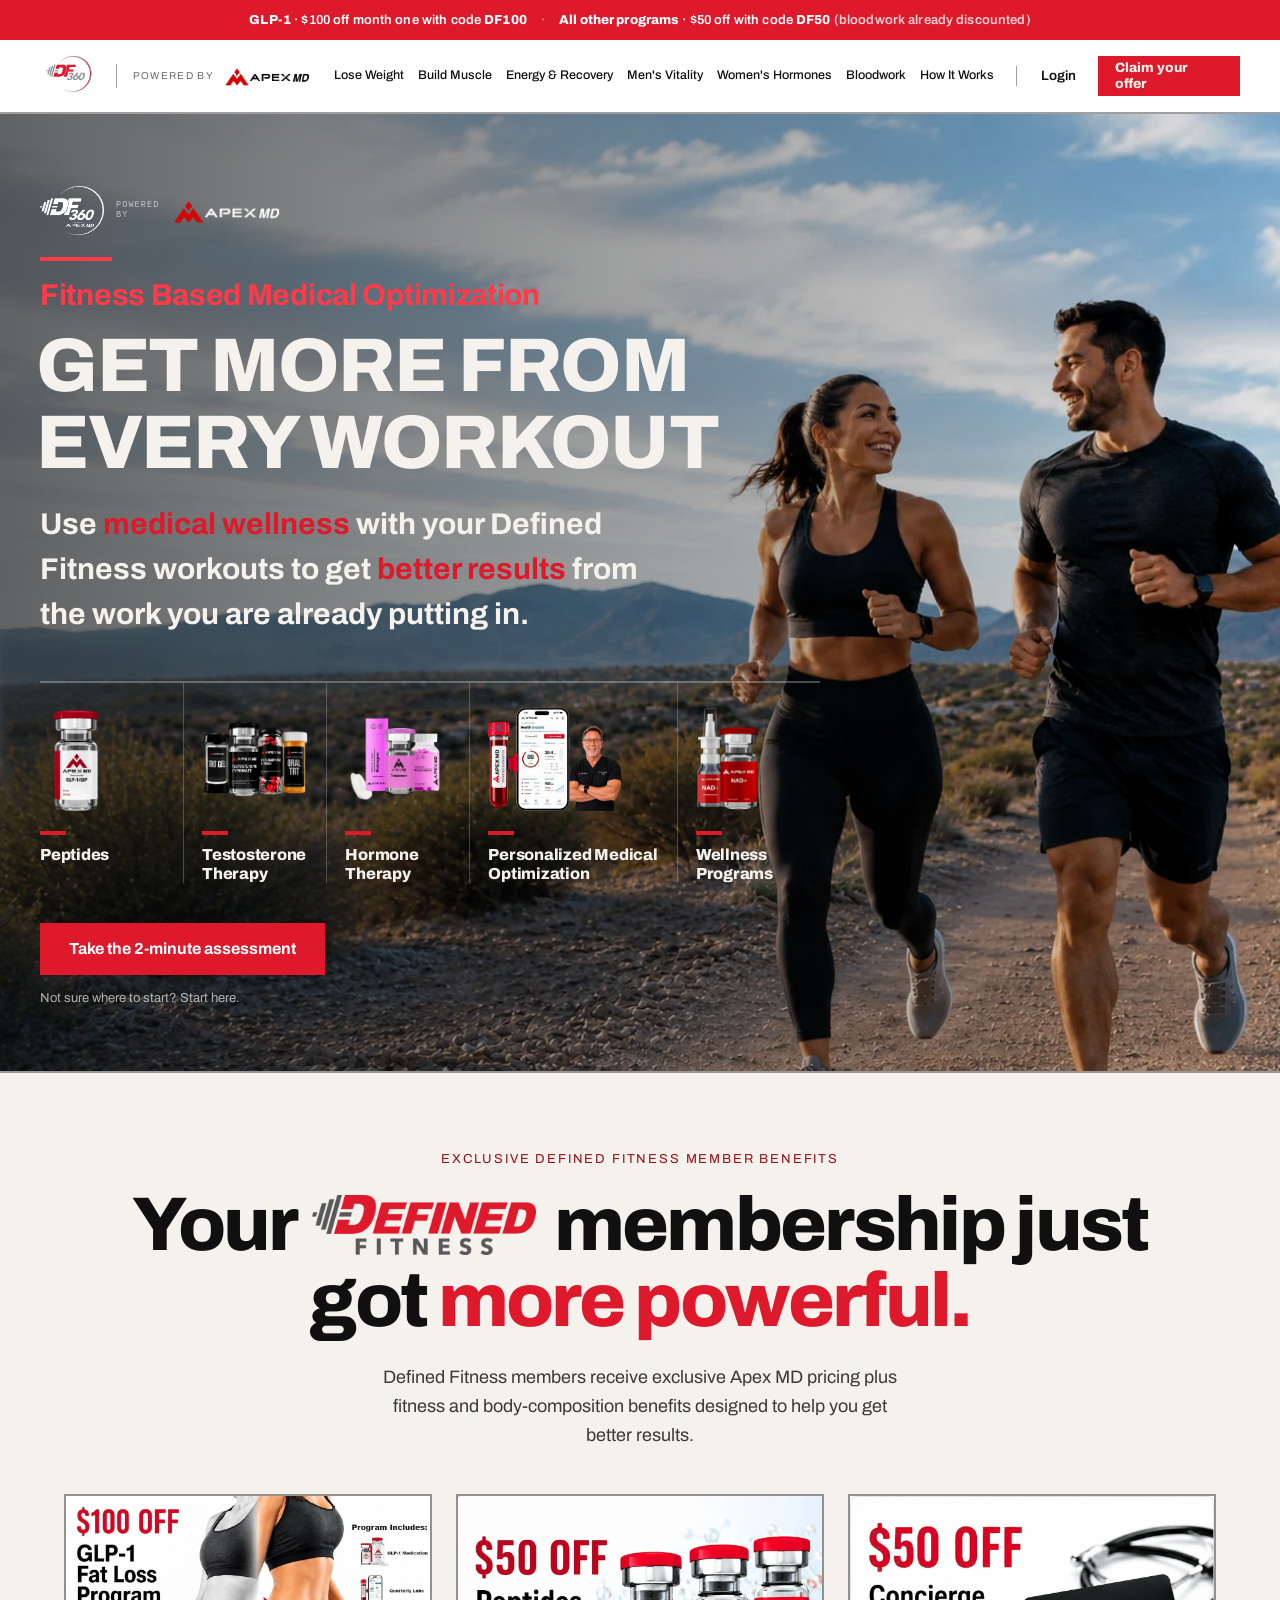
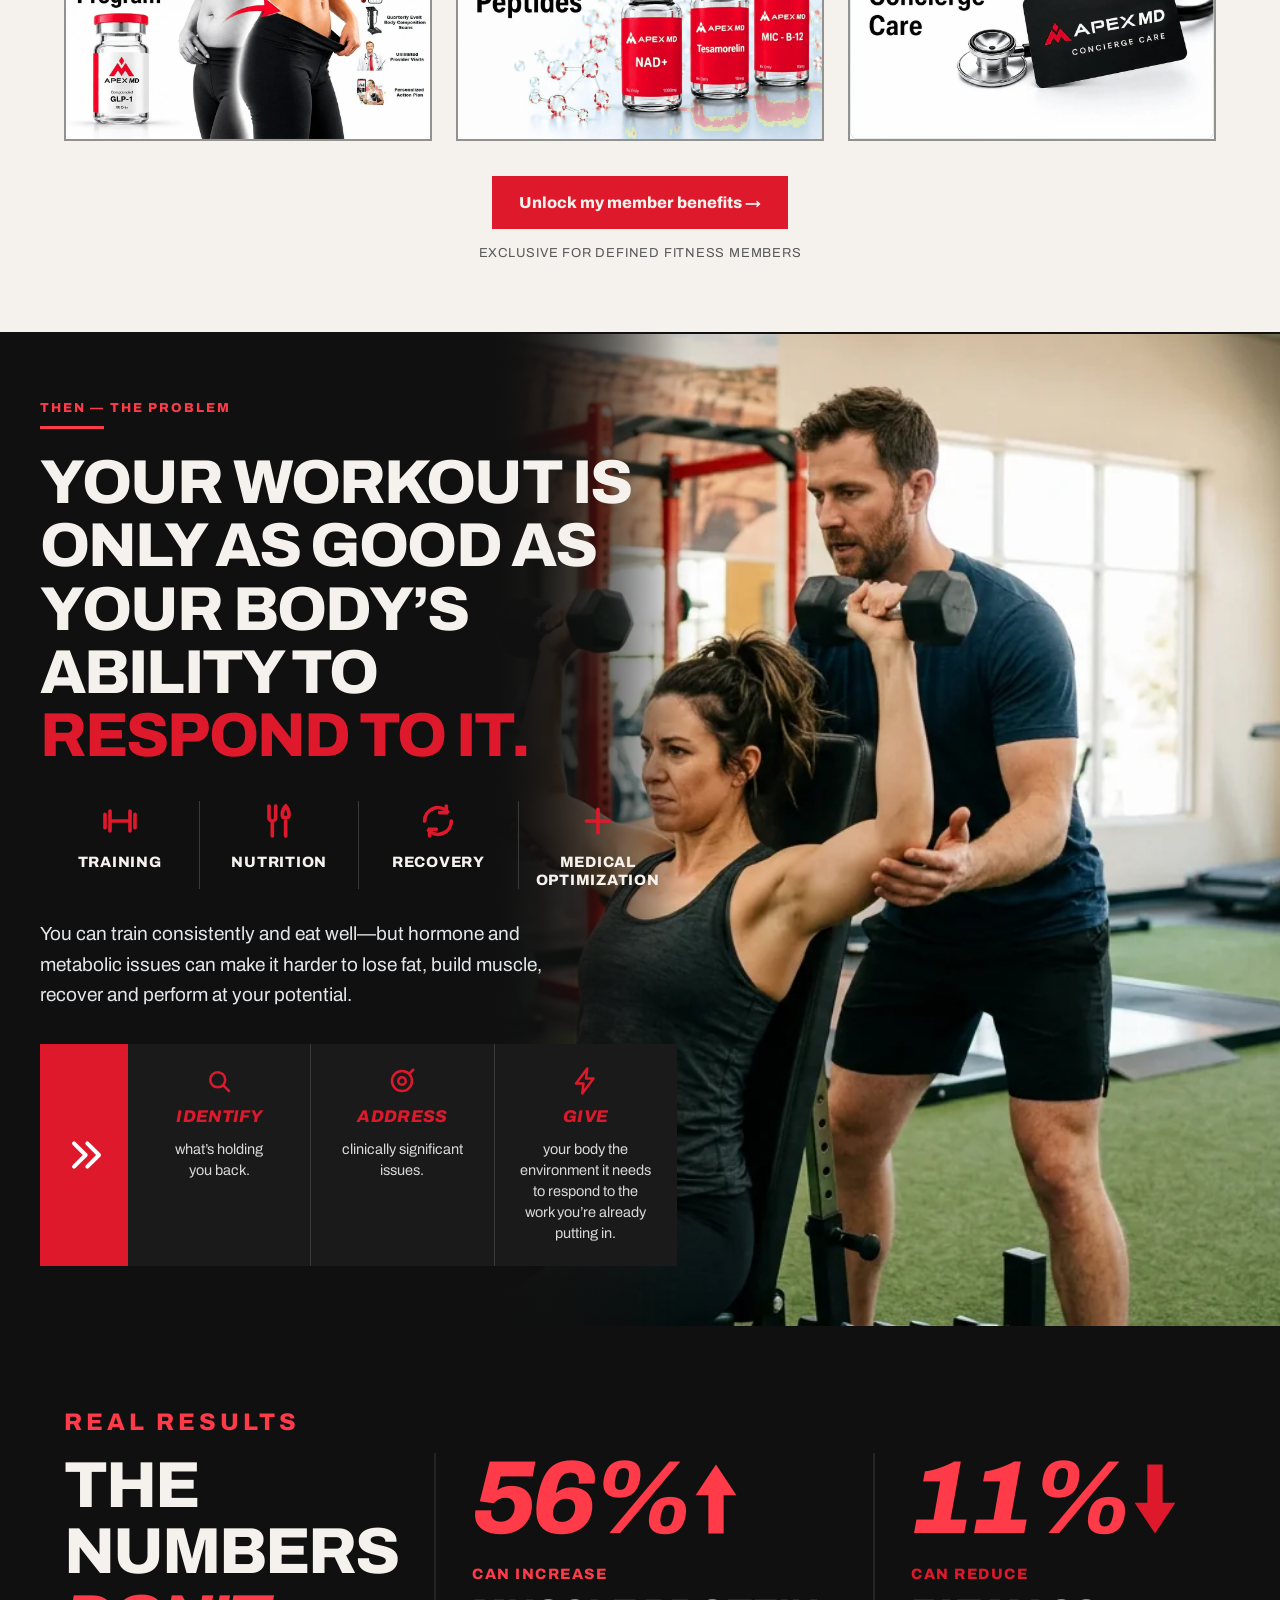
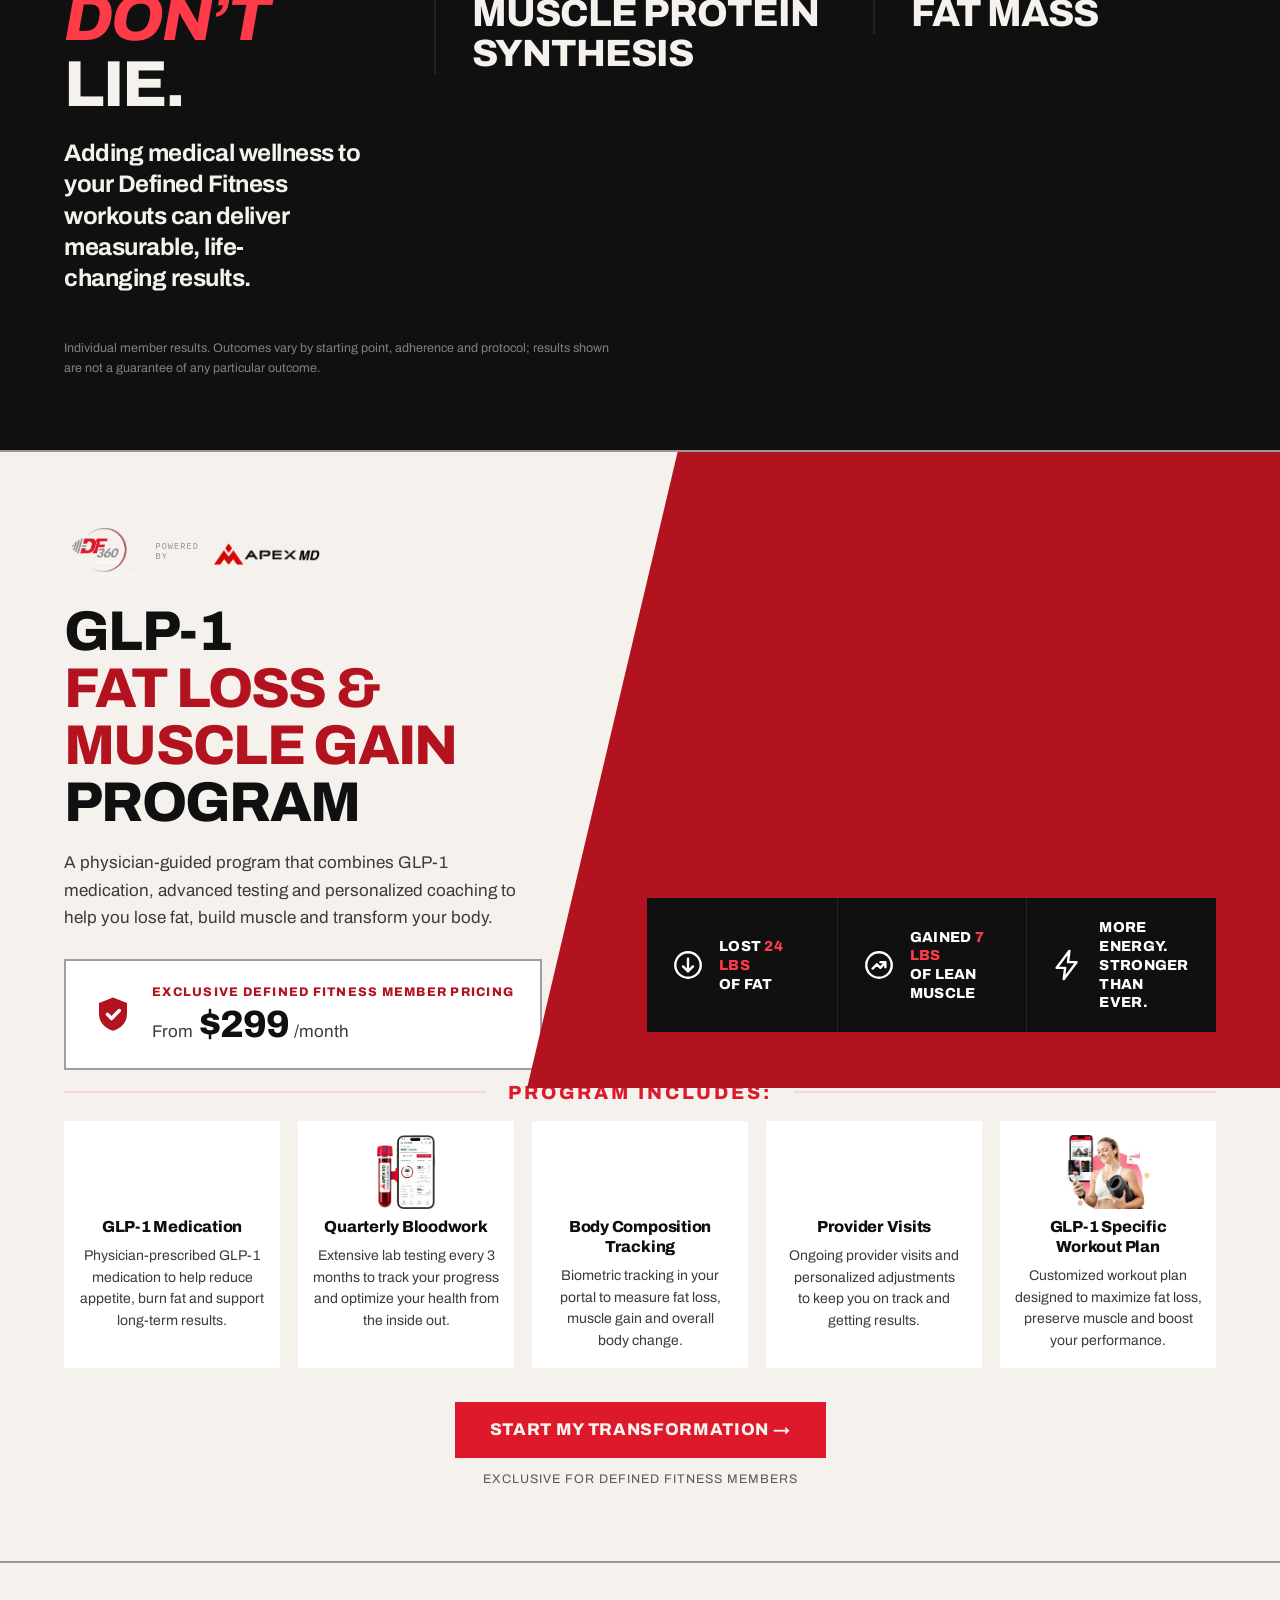
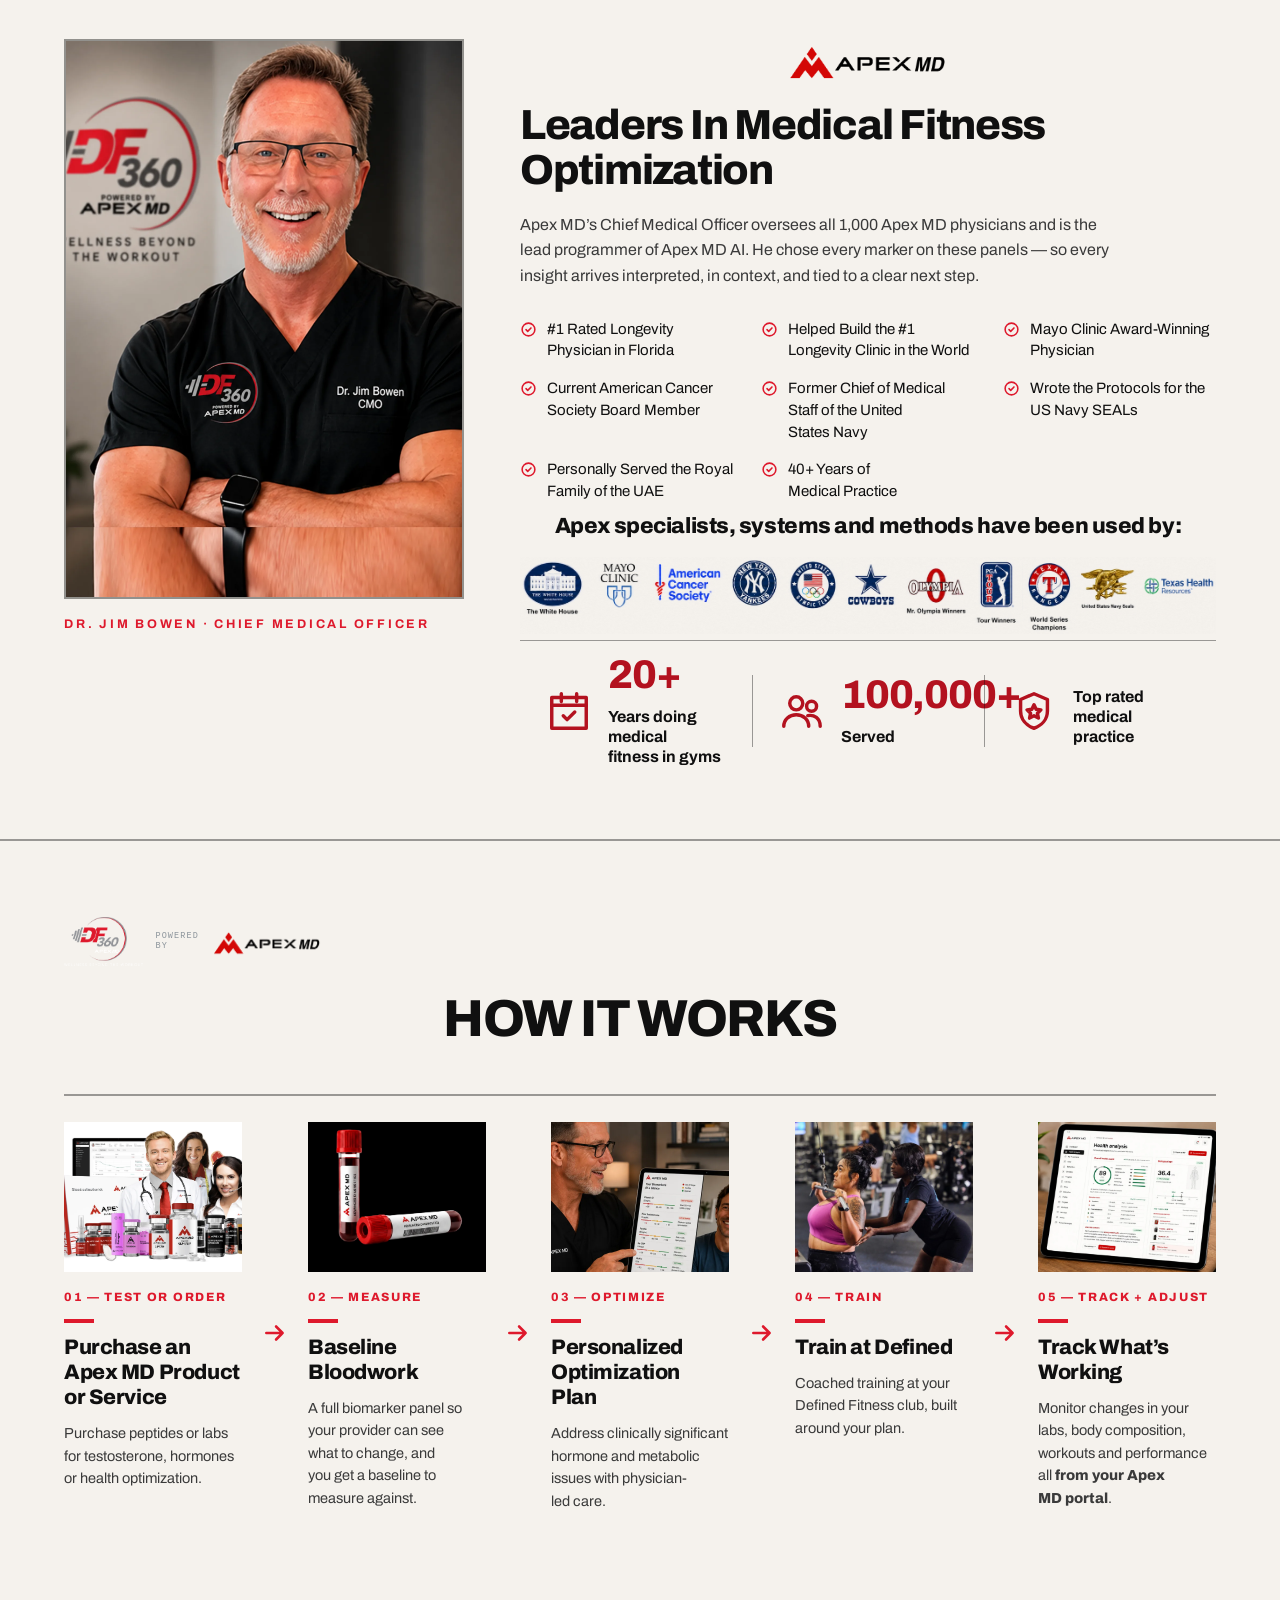
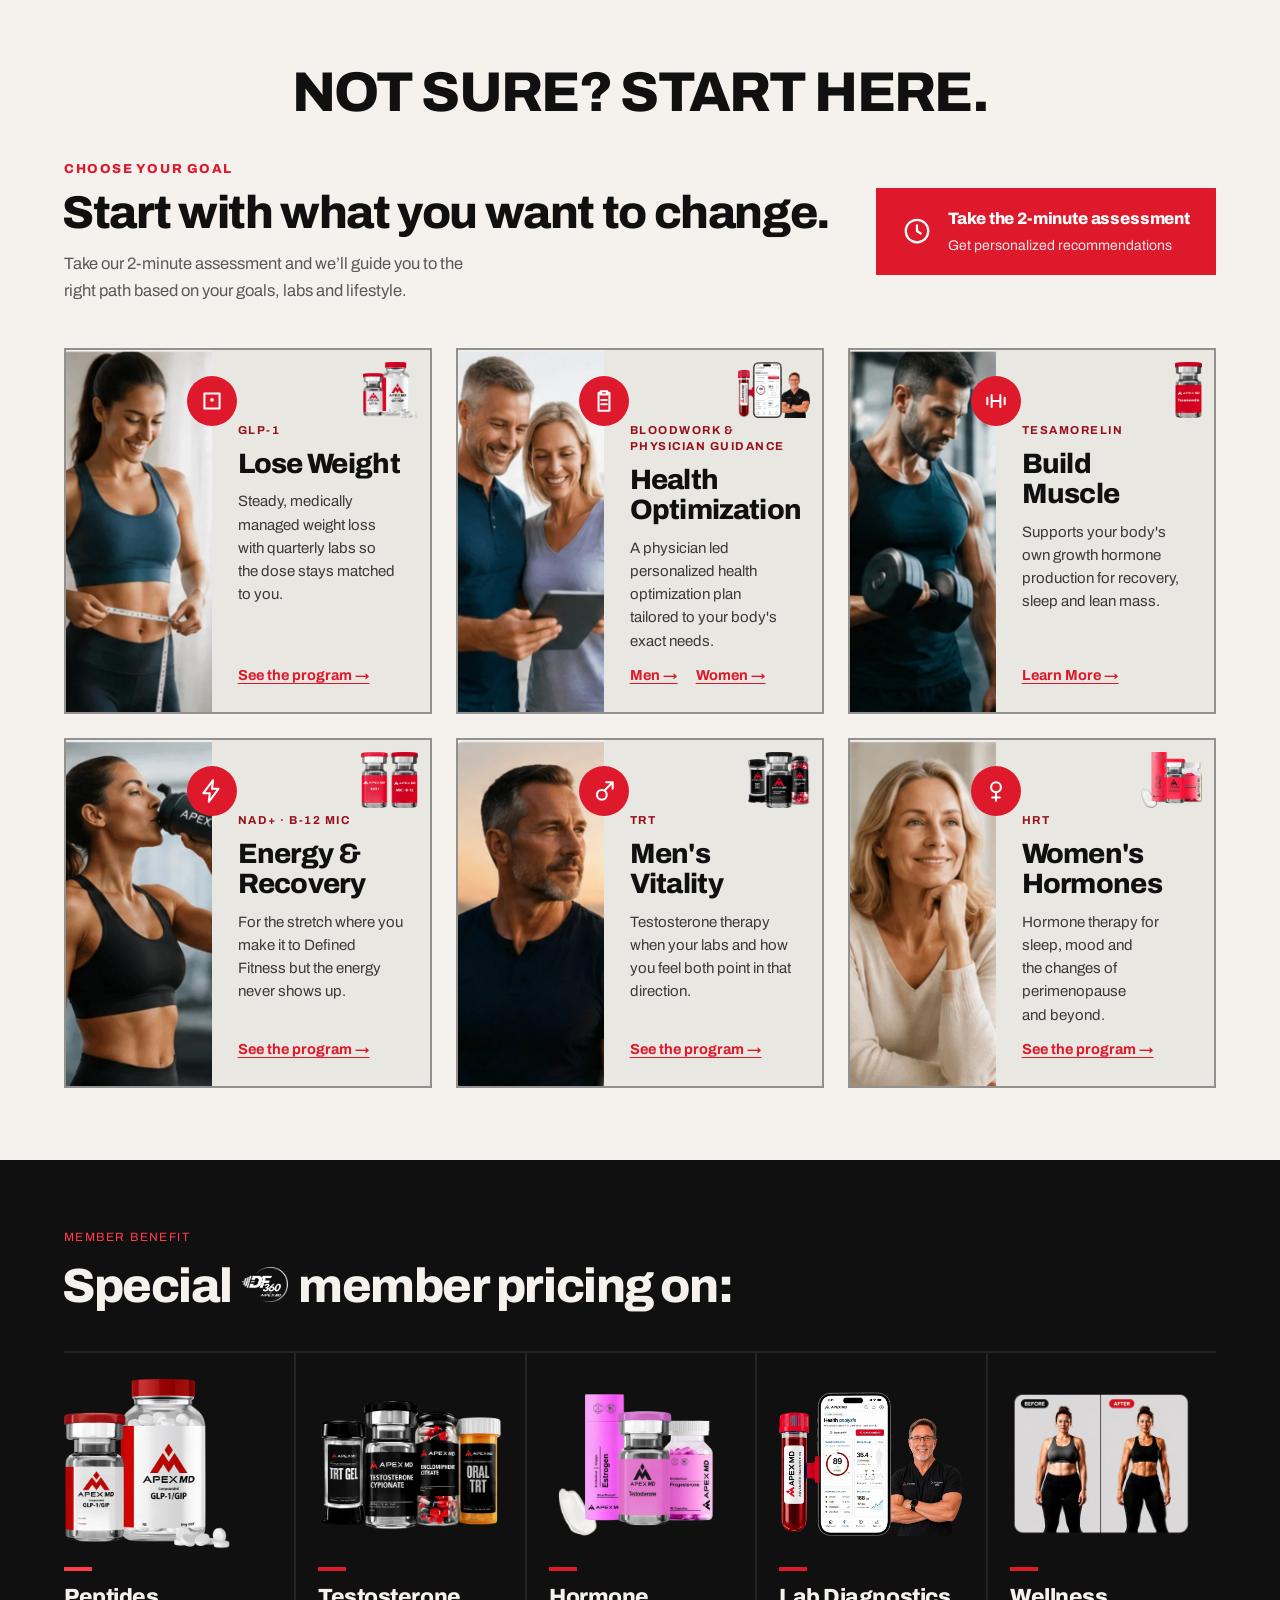
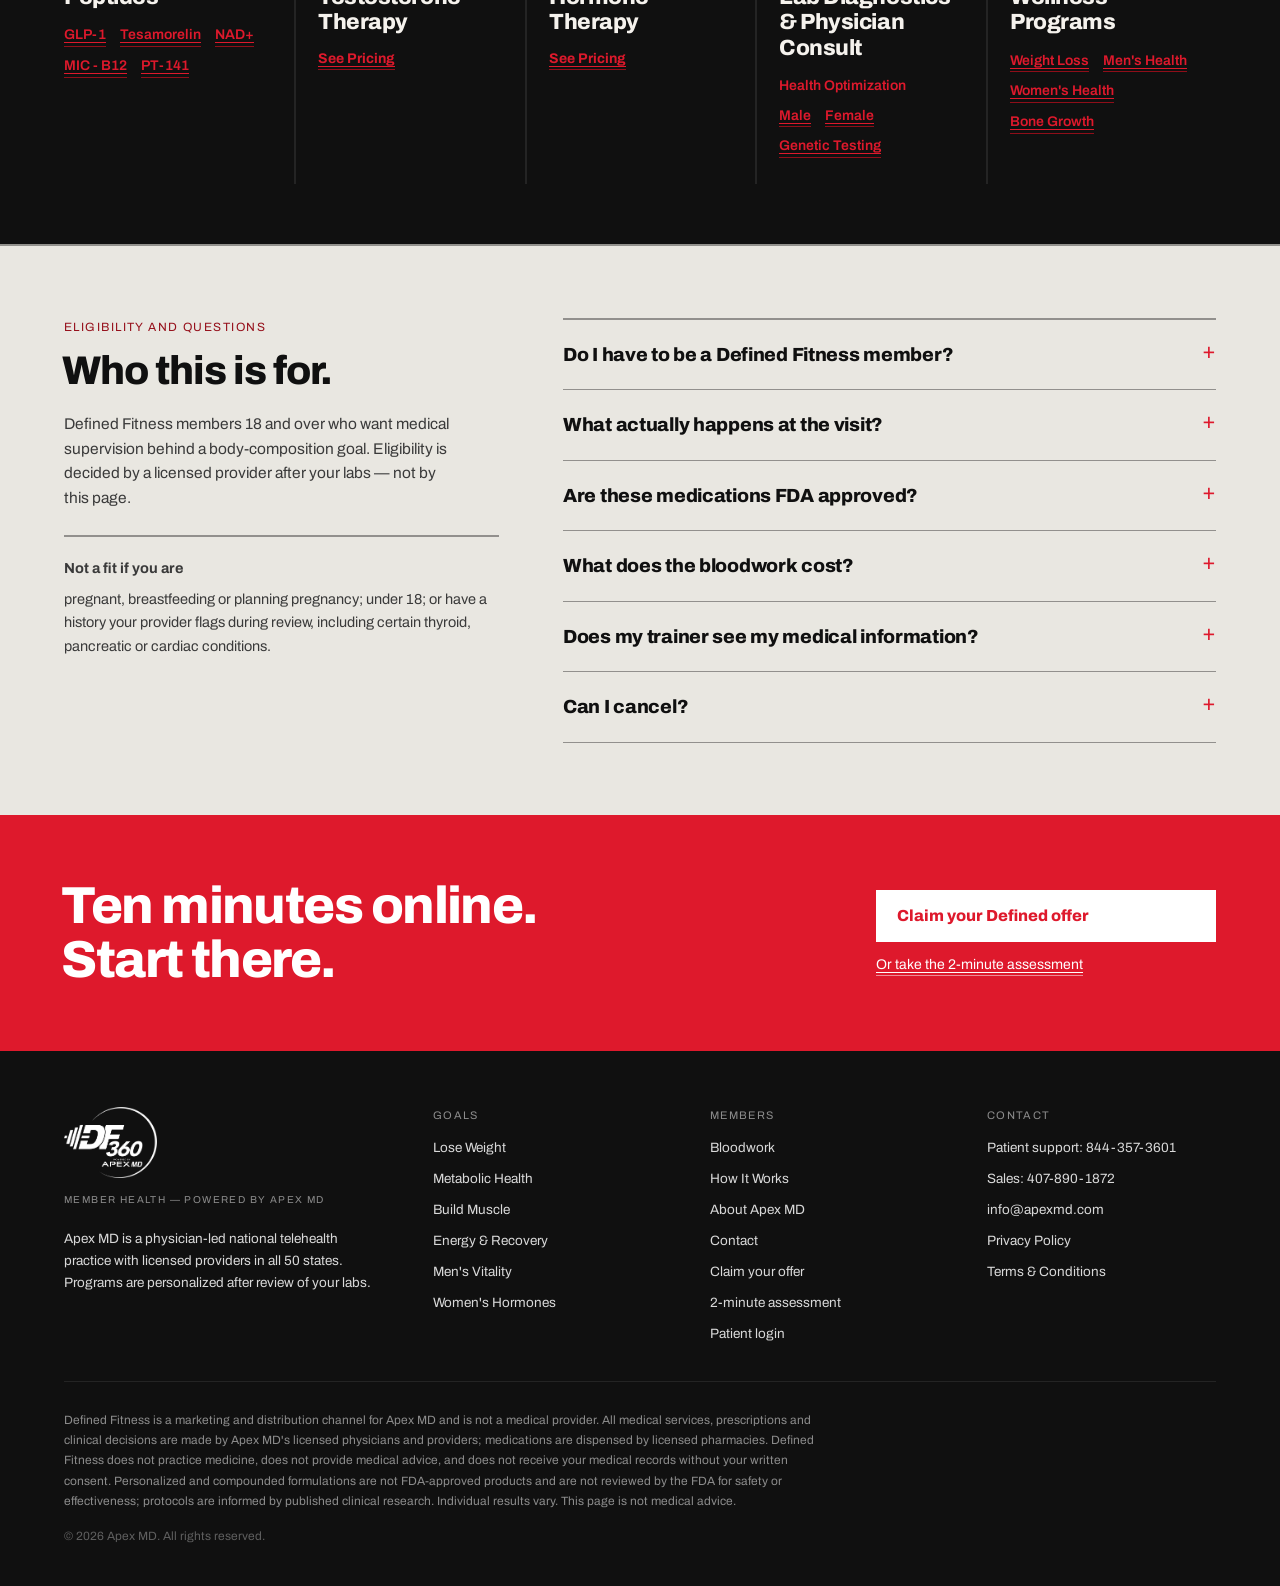
==== commit ac0ae223: "Pin the hero copy to the left gutter on wide screens Above 1441px every direct child of .page--deskt" ====
--- a/index.html
+++ b/index.html
@@ -56,16 +56,16 @@
           <a href="https://formdefined.apexmd.com/?categoryId=bloodwork" data-intake="body-scan" class="btn btn-primary" style="min-height:40px;padding:0 16px;font-size:13.5px">Claim your offer</a>
         </div>
 
-        <div style="position:relative;min-height:760px;background:#101010;overflow:hidden">
+        <div class="hp-hero" style="position:relative;min-height:760px;background:#101010;overflow:hidden">
           <div style="position:absolute;inset:0">
-            <img src="img/df360/hero-run.webp?v=16bed509" alt="Two Defined Fitness members out for a run" style="width:100%;height:100%;object-position:15% 42%;filter:contrast(1.03) brightness(.9);object-fit:cover" loading="eager" fetchpriority="high" decoding="async" width="1672" height="941">
+            <img src="img/df360/hero-run.webp?v=16bed509" alt="Two Defined Fitness members out for a run" style="width:100%;height:100%;object-position:0% 42%;filter:contrast(1.03) brightness(.9);object-fit:cover" loading="eager" fetchpriority="high" decoding="async" width="1672" height="941">
           </div>
           <div style="position:absolute;inset:0;background:linear-gradient(90deg,rgba(8,10,12,.6) 0%,rgba(8,10,12,.3) 52%,rgba(8,10,12,0) 100%);pointer-events:none"></div>
-          <div style="position:relative;padding:72px 64px 64px;max-width:820px;color:#F5F2ED">
+          <div style="position:relative;padding:72px 64px 64px;max-width:860px;color:#F5F2ED">
             <span class="hp-lockup" style="display:flex;align-items:center;gap:12px;margin-bottom:22px"><img src="img/df360/logo-df360-white.webp?v=10a34cec" alt="DF360" style="height:49px;width:auto;flex:0 0 auto;max-width:none"><span style="font-family:Menlo,monospace;font-size:8.5px;line-height:1.1;letter-spacing:.13em;text-transform:uppercase;color:rgba(255,255,255,.62);white-space:nowrap;flex:0 0 auto">Powered<br>by</span><img src="img/df360/logo-apex-white.webp?v=296ee9a3" alt="Apex MD" style="height:30px;width:auto;flex:0 0 auto;max-width:none"></span>
             <span style="display:block;width:72px;height:4px;background:#FF3B4A;margin-bottom:16px"></span>
             
-            <span style="display: block; font-size: 30px; font-weight: 700; letter-spacing: -.01em; line-height: 1.25; color: #FF3B4A; margin-bottom: 12px">Fitness Based Medical Optimization</span><h1 style="margin:0;font-size:76px;line-height:1.02;letter-spacing:-.02em;margin-left:-.05em;max-width:17ch;text-transform:uppercase;color:#F5F2ED">Get more from every workout</h1>
+            <span style="display: block; font-size: 30px; font-weight: 700; letter-spacing: -.01em; line-height: 1.25; color: #FF3B4A; margin-bottom: 12px">Fitness Based Medical Optimization</span><h1 style="margin:0;font-size:76px;line-height:1.02;letter-spacing:-.02em;margin-left:-.05em;max-width:19ch;text-transform:uppercase;color:#F5F2ED">Get more from every workout</h1>
             <p style="margin: 20px 0 0; font-size: 30px; line-height: 1.5; max-width: 36ch; font-weight: 700; color: #F5F2ED">Use <span style="color:#DE192C">medical wellness</span> with your Defined Fitness workouts to get <span style="color:#DE192C">better results</span> from the work you are already putting in.</p>
             <div style="display:grid;grid-template-columns:minmax(0,1fr) minmax(0,1fr) minmax(0,1fr) minmax(0,1.45fr) minmax(0,1fr);gap:0;margin-top:44px;border-top:2px solid rgba(255,255,255,.28);align-items:end">
               <div style="padding:24px 18px 0 0;">
--- a/assets/css/site.css
+++ b/assets/css/site.css
@@ -248,3 +248,18 @@
   .hp-offerbar strong{font-weight:800}
   .hp-offerbar__sep{opacity:.55}
   @media (max-width:720px){ .hp-offerbar{font-size:11.5px;padding:9px 14px;gap:4px 10px} }
+
+
+/* — homepage hero: the copy stays left of the runners —
+   The (min-width:1441px) rule above pushes every direct child of the page
+   into the centred 1440 column, which on a 2000px screen starts the hero
+   copy at 408px — straight on top of the two runners. The runners sit at
+   42-62% of the photo and cannot be moved with object-position once the
+   image is wide enough to stop being cropped horizontally, so the copy is
+   what has to move. Pin the full-bleed hero to a plain 64px left gutter. */
+@media (min-width: 1441px) {
+  .page--desktop > div.hp-hero {
+    padding-left:  64px !important;
+    padding-right: 0    !important;
+  }
+}
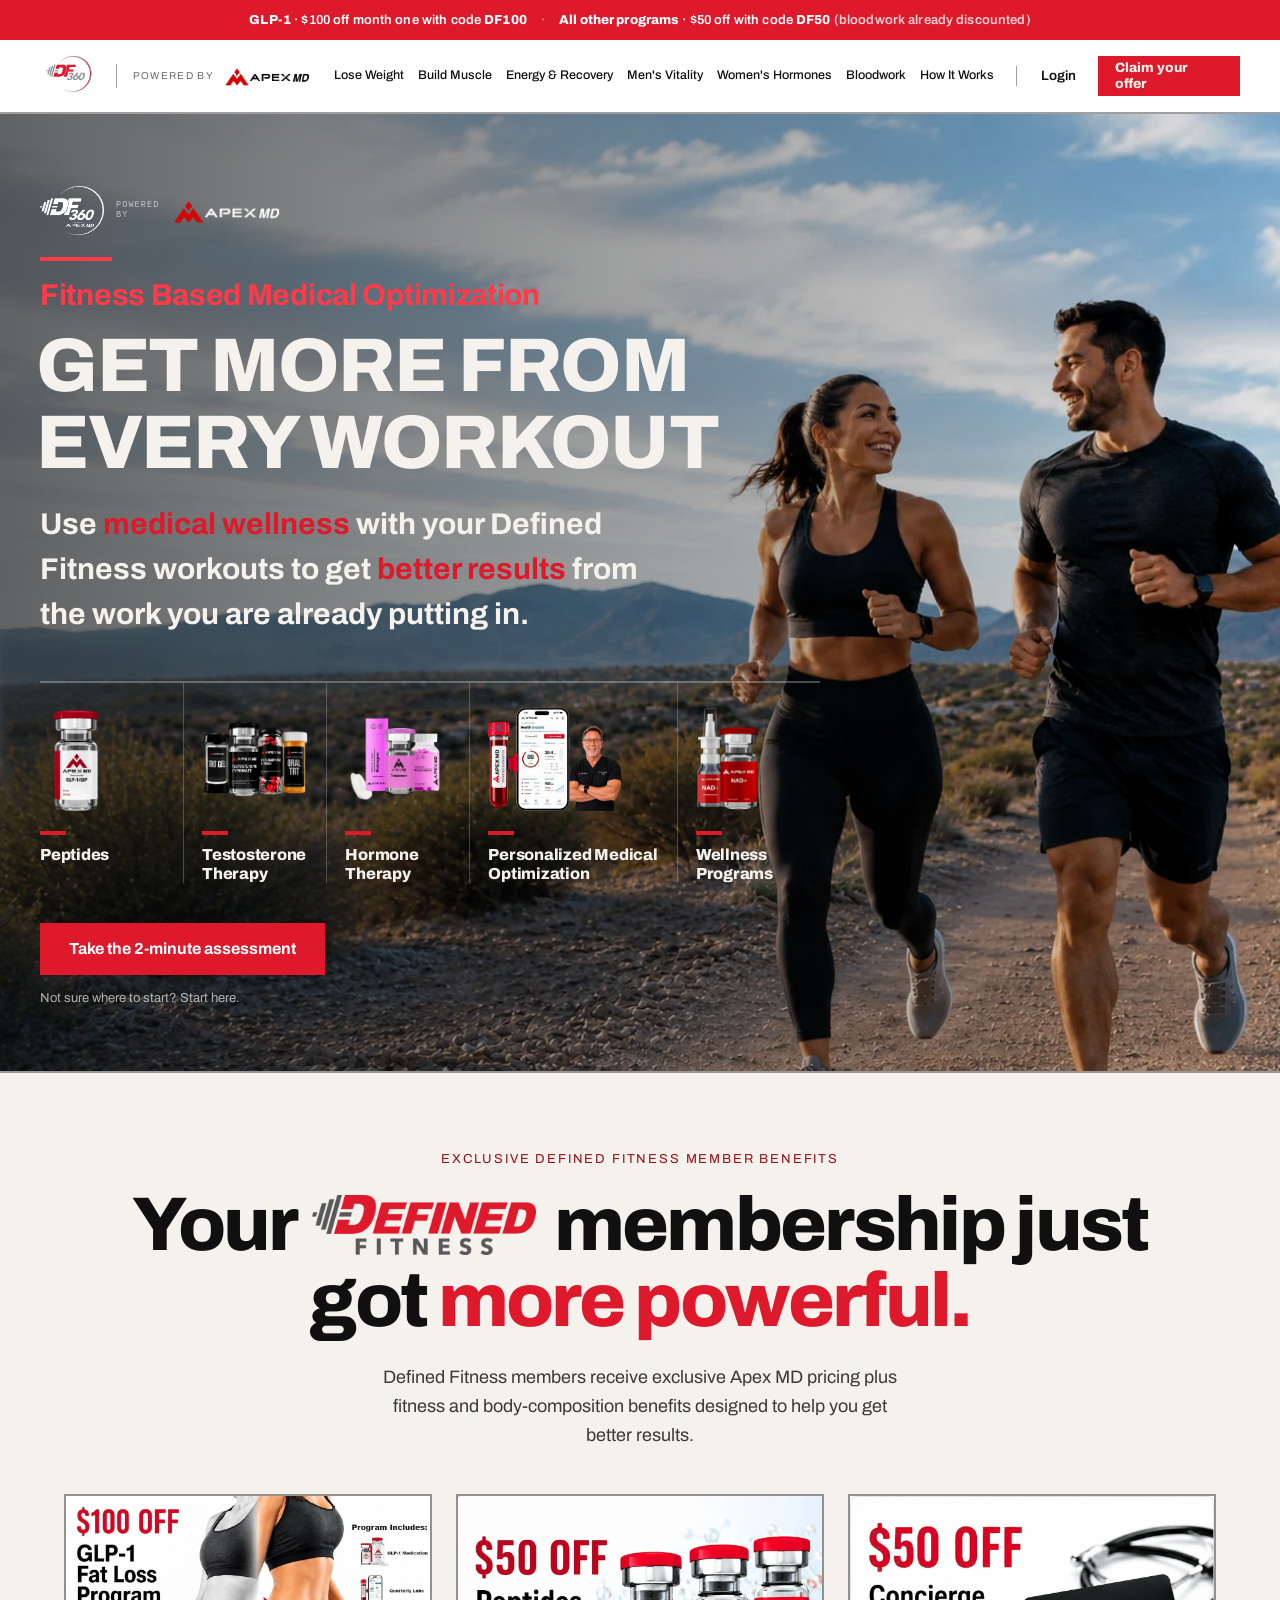
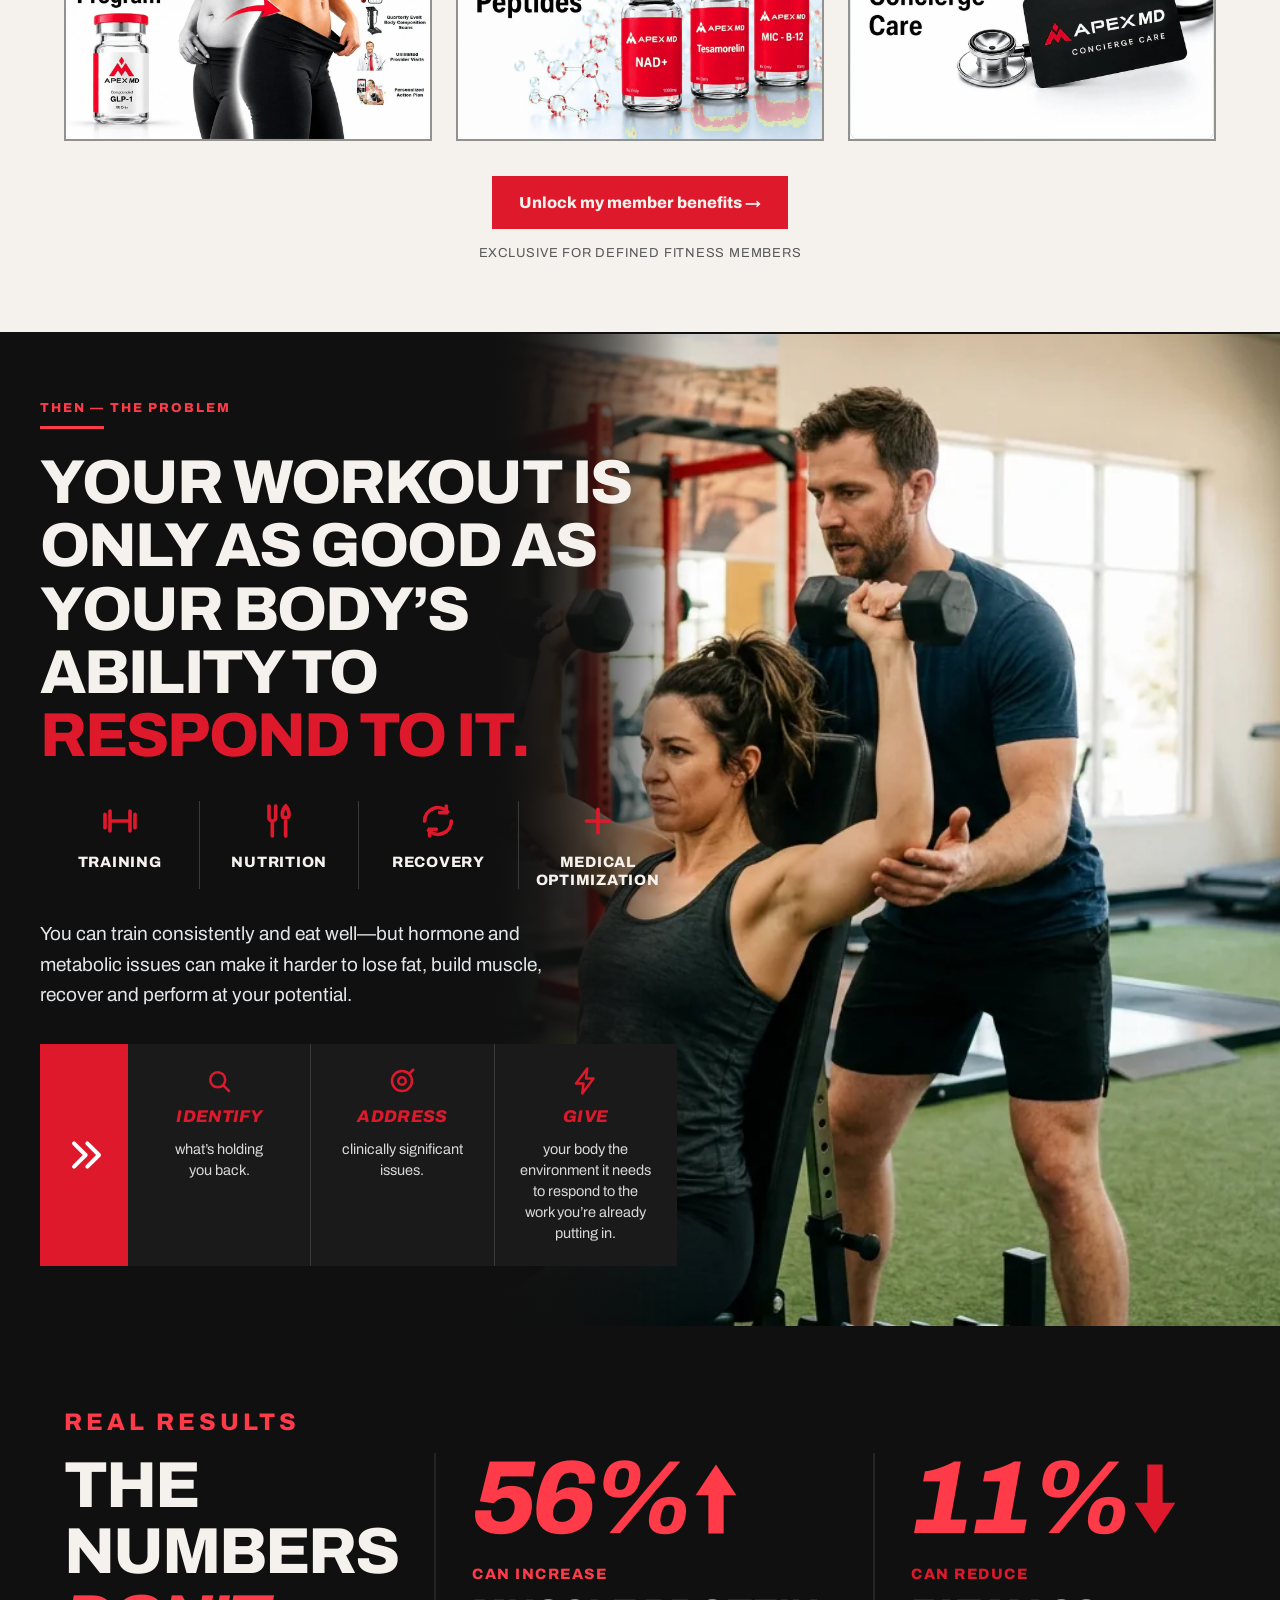
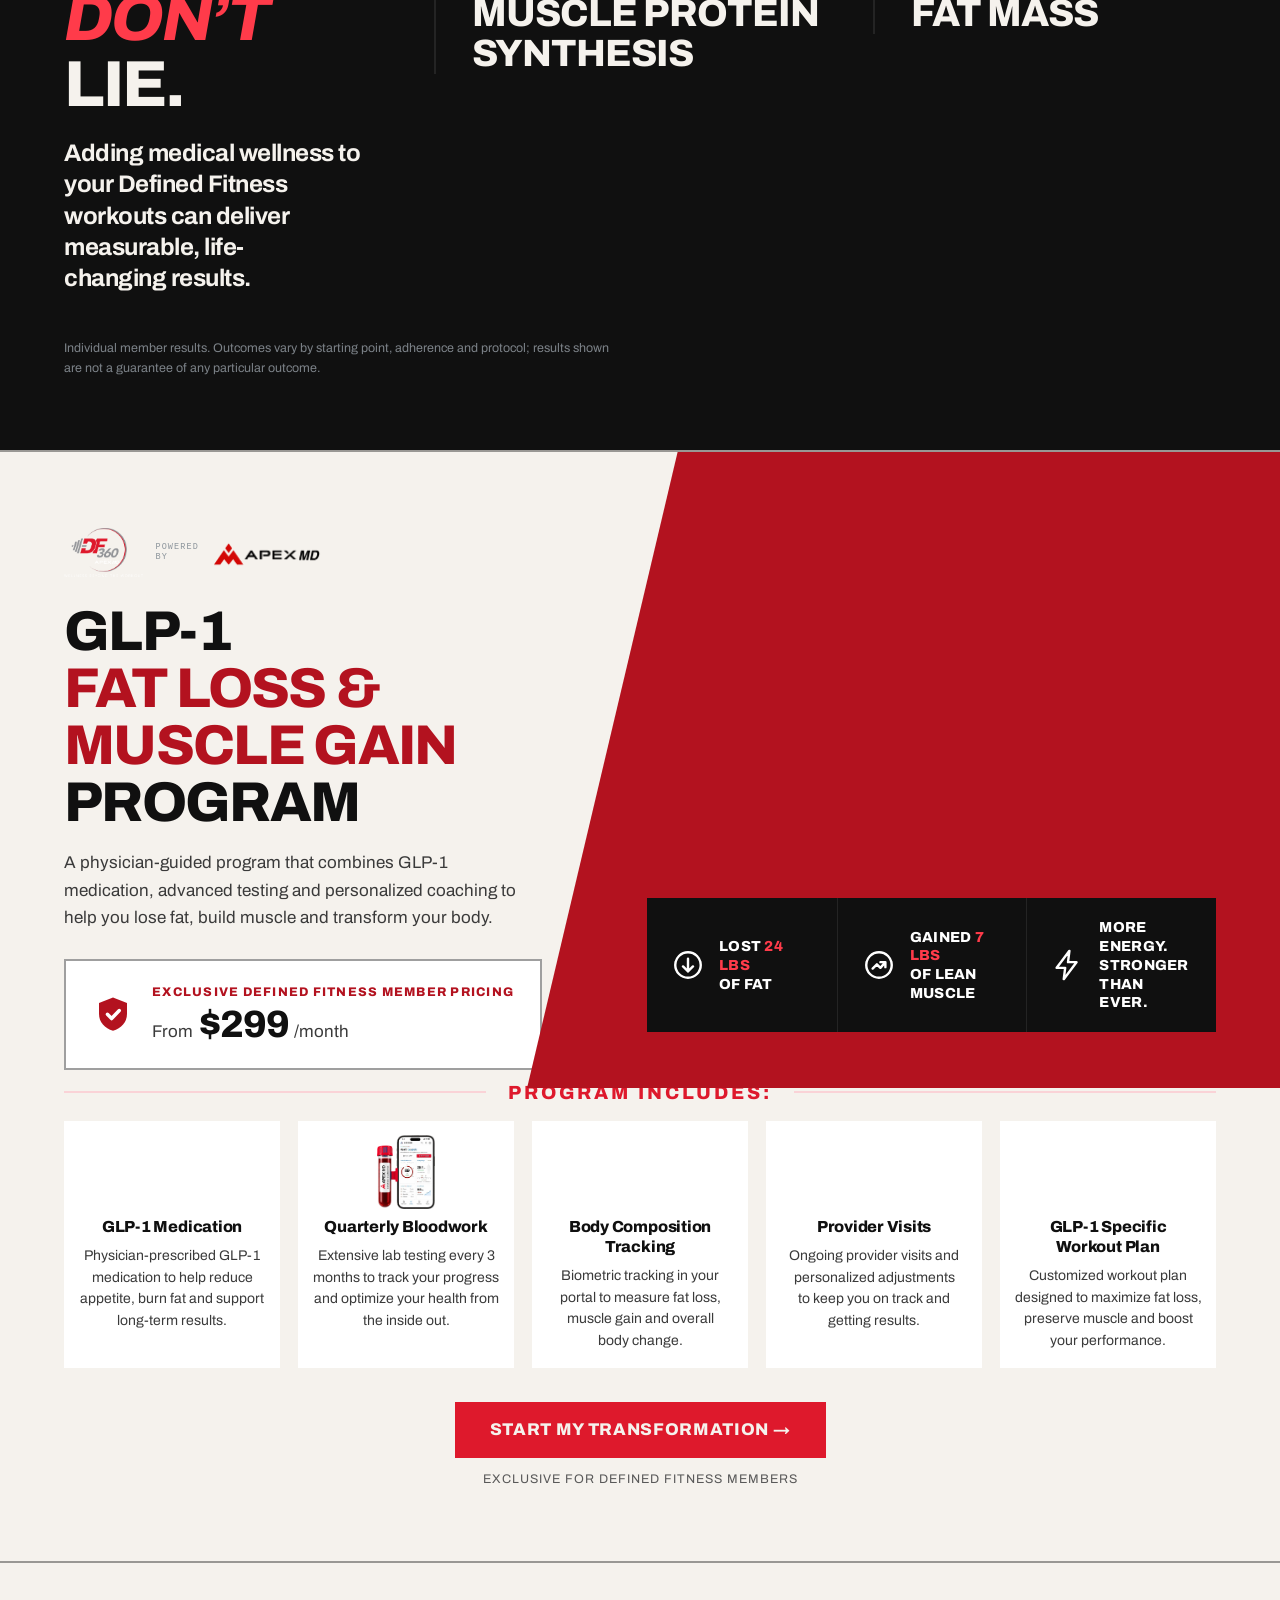
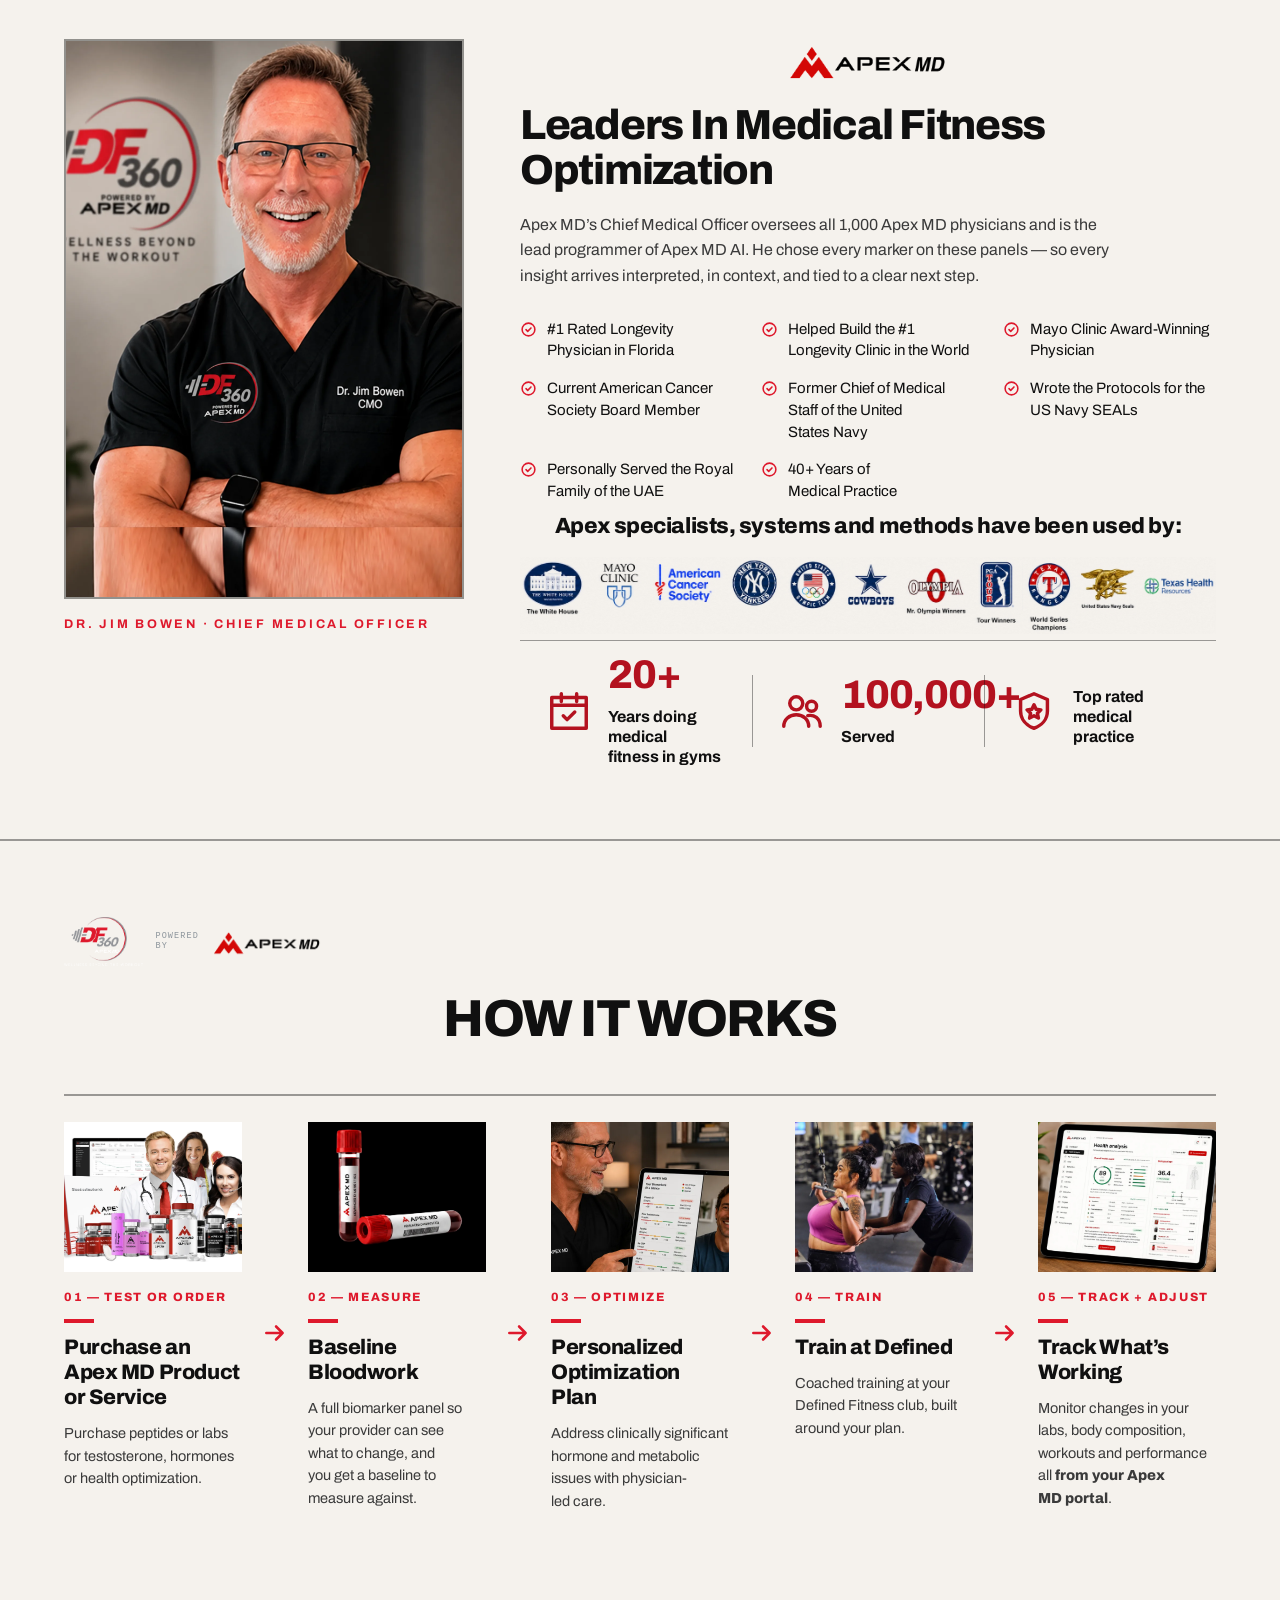
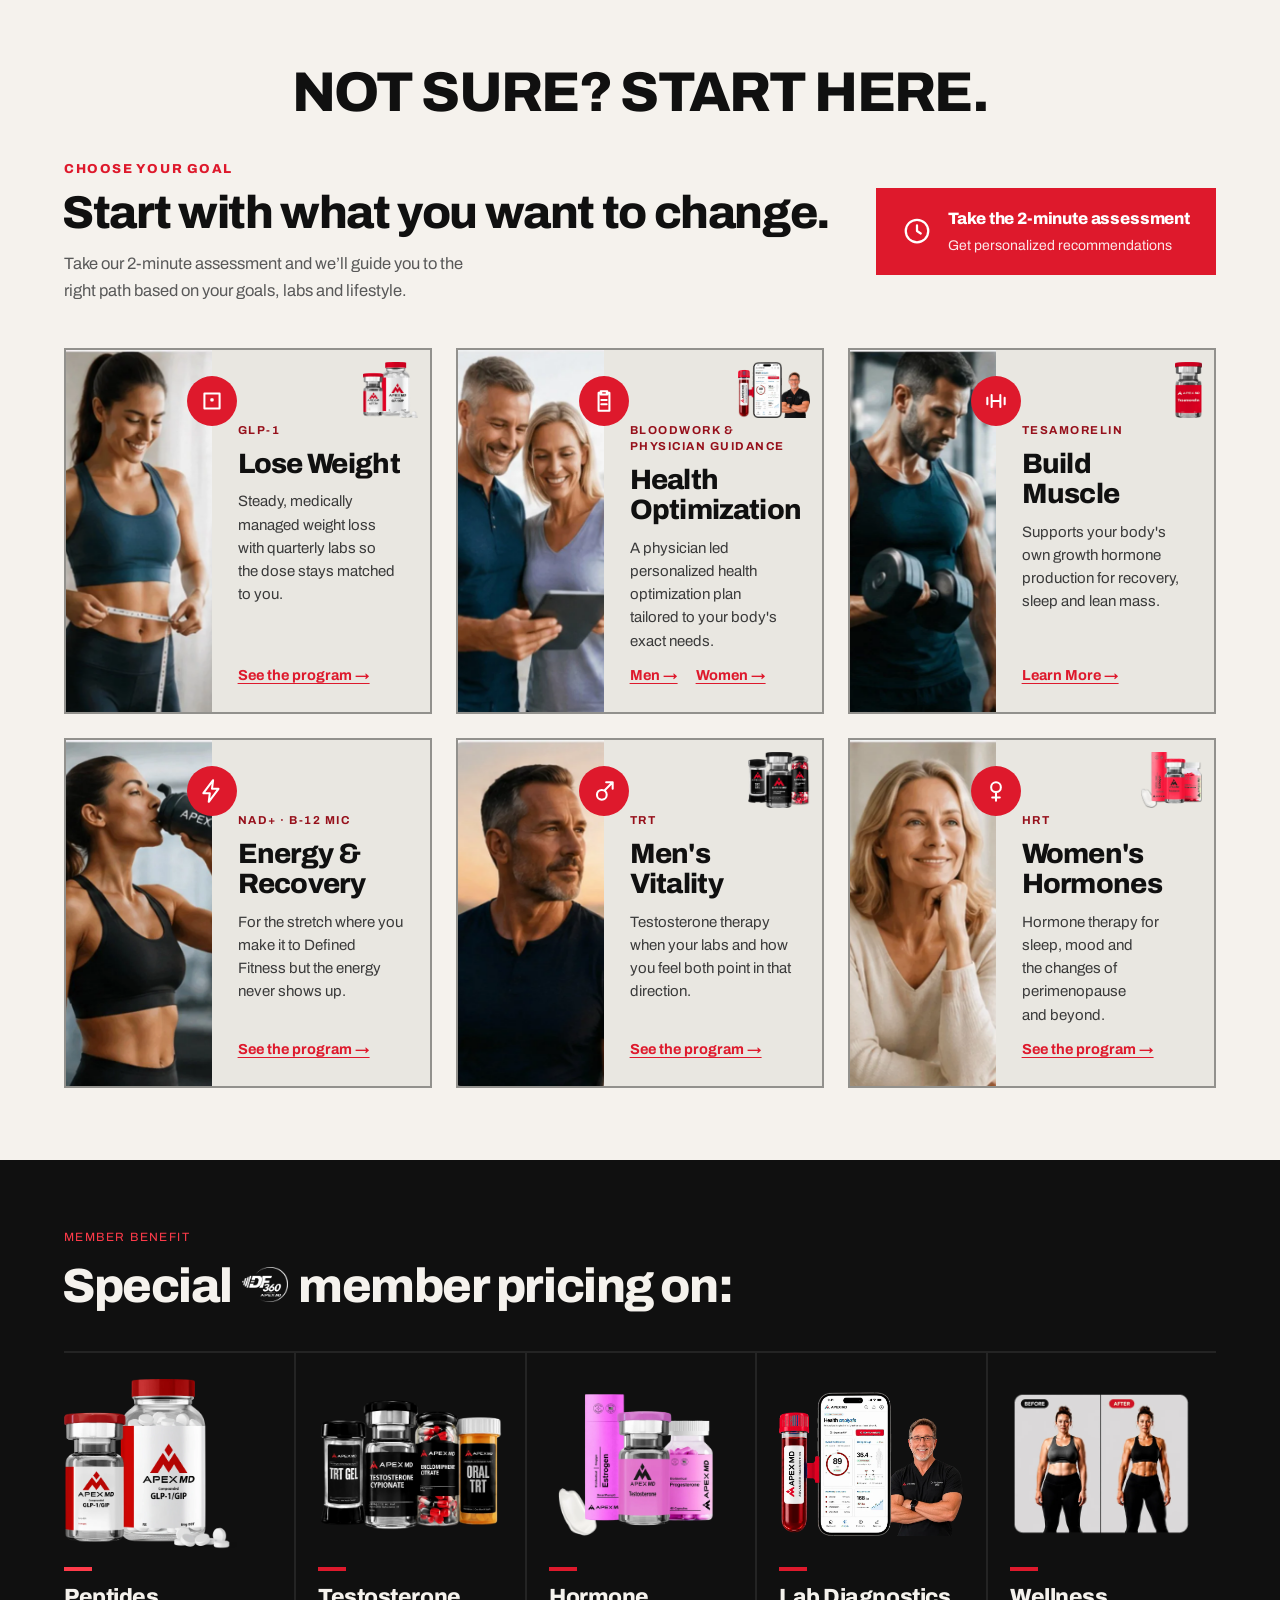
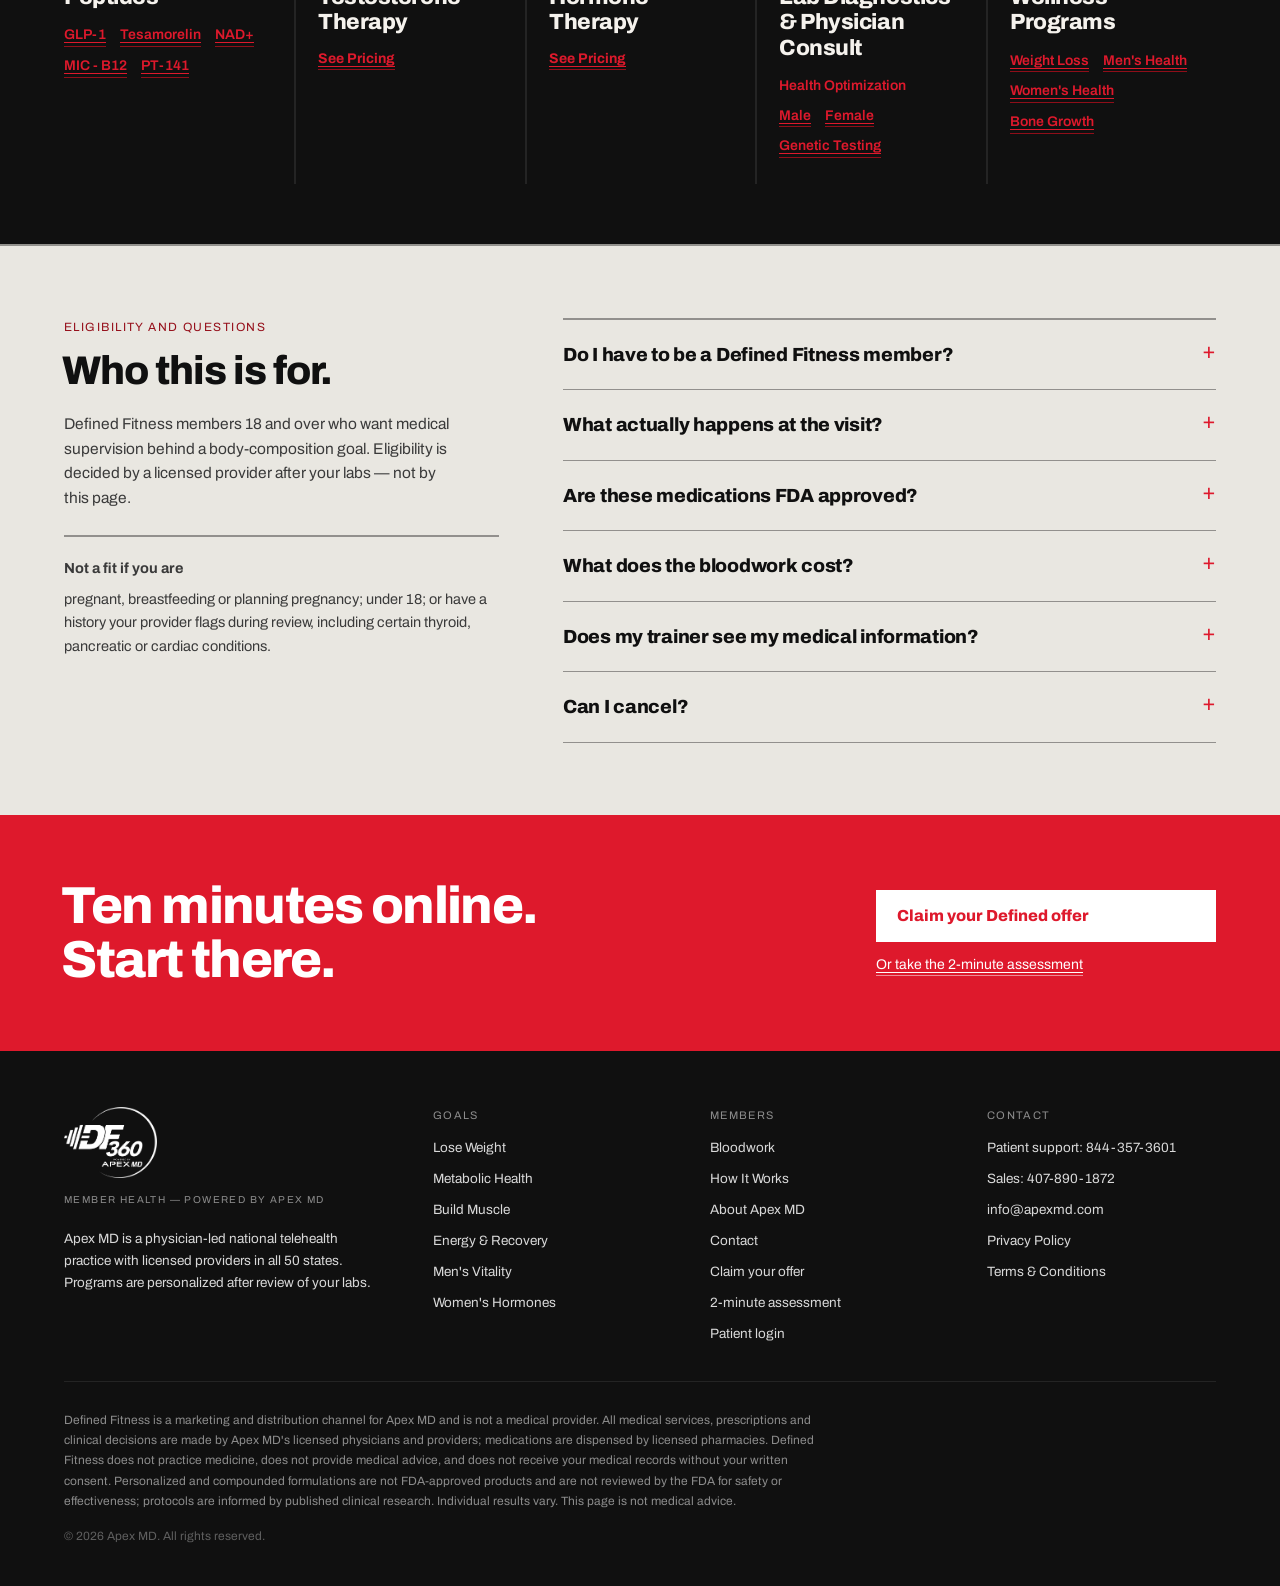
==== commit 13c89ed0: "Rebuild the 2-minute assessment as a stepped, dark quiz One question on screen at a time instead of " ====
--- a/index.html
+++ b/index.html
@@ -608,54 +608,59 @@
 
         <!-- 2-minute assessment — modal -->
         <div class="overlay" id="assess-modal" hidden>
-          <div style="position:absolute;inset:0;background:rgba(13,16,19,.58);display:flex;align-items:flex-start;justify-content:center;padding:72px 0;z-index:50">
-            <div style="width:900px;background:var(--color-bg);box-shadow:0 24px 64px rgba(0,0,0,.45)">
-              <div style="display:flex;align-items:center;justify-content:space-between;gap:24px;padding:22px 32px;border-bottom:2px solid var(--color-divider)">
-                <div>
-                  <span style="display:block;font-size:11px;letter-spacing:.12em;text-transform:uppercase;color:var(--color-accent-700);margin-bottom:6px">2-minute assessment</span>
-                  <span style="font-size:24px;font-weight:800;letter-spacing:-.02em">Three questions, one recommendation.</span>
-                </div>
-                <a href="#" data-action="close-assess" aria-label="Close" style="font-size:26px;line-height:1;color:#595959;padding:6px 10px">×</a>
-              </div>
-              <div style="display:grid;grid-template-columns:1.25fr 1fr">
-                <div style="padding:28px 32px 32px;border-right:2px solid var(--color-divider);display:flex;flex-direction:column;gap:26px">
-                  <div>
-                    <div style="font-size:11px;letter-spacing:.1em;text-transform:uppercase;color:#6B6B6B;margin-bottom:12px">01 — What do you most want to change?</div>
-                    <div style="display:grid;grid-template-columns:1fr 1fr;gap:8px">
-                      <button type="button" style="padding:13px 14px;border:2px solid var(--color-divider);background:var(--color-bg);font-size:14.5px;font-weight:500;cursor:pointer;text-align:left" data-opt data-pick="aGoal::Lose weight">Lose weight</button><button type="button" style="padding:13px 14px;border:2px solid var(--color-divider);background:var(--color-bg);font-size:14.5px;font-weight:500;cursor:pointer;text-align:left" data-opt data-pick="aGoal::Build muscle and recover">Build muscle and recover</button><button type="button" style="padding:13px 14px;border:2px solid var(--color-divider);background:var(--color-bg);font-size:14.5px;font-weight:500;cursor:pointer;text-align:left" data-opt data-pick="aGoal::Energy and focus">Energy and focus</button><button type="button" style="padding:13px 14px;border:2px solid var(--color-divider);background:var(--color-bg);font-size:14.5px;font-weight:500;cursor:pointer;text-align:left" data-opt data-pick="aGoal::Men's vitality">Men's vitality</button><button type="button" style="padding:13px 14px;border:2px solid var(--color-divider);background:var(--color-bg);font-size:14.5px;font-weight:500;cursor:pointer;text-align:left" data-opt data-pick="aGoal::Women's hormones">Women's hormones</button>
-                    </div>
-                  </div>
-                  <div>
-                    <div style="font-size:11px;letter-spacing:.1em;text-transform:uppercase;color:#6B6B6B;margin-bottom:12px">02 — Where are you right now?</div>
-                    <div style="display:grid;grid-template-columns:1fr 1fr 1fr;gap:8px">
-                      <button type="button" style="padding:13px 14px;border:2px solid var(--color-divider);background:var(--color-bg);font-size:14.5px;font-weight:500;cursor:pointer;text-align:left" data-opt data-pick="aStage::Just getting started">Just getting started</button><button type="button" style="padding:13px 14px;border:2px solid var(--color-divider);background:var(--color-bg);font-size:14.5px;font-weight:500;cursor:pointer;text-align:left" data-opt data-pick="aStage::Training consistently">Training consistently</button><button type="button" style="padding:13px 14px;border:2px solid var(--color-divider);background:var(--color-bg);font-size:14.5px;font-weight:500;cursor:pointer;text-align:left" data-opt data-pick="aStage::Stuck at a plateau">Stuck at a plateau</button>
-                    </div>
-                  </div>
-                  <div>
-                    <div style="font-size:11px;letter-spacing:.1em;text-transform:uppercase;color:#6B6B6B;margin-bottom:12px">03 — Have you had bloodwork recently?</div>
-                    <div style="display:grid;grid-template-columns:1fr 1fr 1fr;gap:8px">
-                      <button type="button" style="padding:13px 14px;border:2px solid var(--color-divider);background:var(--color-bg);font-size:14.5px;font-weight:500;cursor:pointer;text-align:left" data-opt data-pick="aLabs::Yes, within a year">Yes, within a year</button><button type="button" style="padding:13px 14px;border:2px solid var(--color-divider);background:var(--color-bg);font-size:14.5px;font-weight:500;cursor:pointer;text-align:left" data-opt data-pick="aLabs::No">No</button><button type="button" style="padding:13px 14px;border:2px solid var(--color-divider);background:var(--color-bg);font-size:14.5px;font-weight:500;cursor:pointer;text-align:left" data-opt data-pick="aLabs::Not sure">Not sure</button>
-                    </div>
-                  </div>
-                  <p style="margin:0;font-size:12.5px;line-height:1.6;color:#6B6B6B">This is not a diagnosis and does not determine eligibility. A licensed Apex MD provider decides what is appropriate after reviewing your labs.</p>
-                </div>
-                <div style="background:#101010;color:#F5F2ED;padding:28px 28px 32px;display:flex;flex-direction:column">
-                  <span style="font-size:11px;letter-spacing:.12em;text-transform:uppercase;color:#FF3B4A"><span data-rec="step">0 of 3 answered</span></span>
-                  <div style="margin-top:22px;padding-top:22px;border-top:2px solid #242424;flex:1">
-                    <span style="display:block;font-size:11px;letter-spacing:.12em;text-transform:uppercase;color:#8C8C8C;margin-bottom:10px"><span data-rec="program"></span></span>
-                    <div style="font-size:30px;font-weight:800;letter-spacing:-.025em;line-height:1.1"><span data-rec="goal">Answer the three questions</span></div>
-                    <p style="margin:14px 0 0;font-size:14.5px;line-height:1.6;color:#D9D9D9"><span data-rec="copy">Your recommendation appears here — then start the intake that begins it.</span></p>
-                  </div>
-                  <div style="display:flex;flex-direction:column;gap:10px;margin-top:24px">
-                    <a href="https://formdefined.apexmd.com/?categoryId=bloodwork" data-intake="rec" class="btn btn-primary" style="min-height:52px;font-size:16px;justify-content:flex-start;padding:0 20px">Claim your Defined offer</a>
-                    <a href="weight-loss.html" data-rec="page" hidden style="font-size:14.5px;font-weight:700;color:#FF3B4A;align-self:flex-start">See the full program →</a>
-                    <a href="#" data-action="close-assess" style="font-size:13px;color:#8C8C8C;align-self:flex-start">Back to the page</a>
-                  </div>
-                </div>
-              </div>
-            </div>
-          </div>
-        </div>
+      <div class="aq-scrim">
+        <div class="aq-panel">
+          <img class="aq-bg" src="img/df360/hero-run.webp?v=16bed509" alt="" aria-hidden="true" decoding="async">
+          <span class="aq-veil"></span>
+          <div class="aq-head">
+            <div>
+              <span class="aq-eyebrow">2-minute assessment</span>
+              <span class="aq-step-of" data-rec="step">1 of 3</span>
+            </div>
+            <a href="#" data-action="close-assess" class="aq-close" aria-label="Close">&times;</a>
+          </div>
+          <div class="aq-meter"><i data-aq="bar"></i></div>
+          <div class="aq-body">
+          <div class="aq-step" data-step="1" hidden>
+            <span class="aq-count">01 / 03</span>
+            <h3 class="aq-q">What do you most want to change?</h3>
+            <div class="aq-opts aq-opts--5"><button type="button" class="aq-opt" data-opt data-pick="aGoal::Lose weight"><i class="aq-tick"></i><span>Lose weight</span></button><button type="button" class="aq-opt" data-opt data-pick="aGoal::Build muscle and recover"><i class="aq-tick"></i><span>Build muscle and recover</span></button><button type="button" class="aq-opt" data-opt data-pick="aGoal::Energy and focus"><i class="aq-tick"></i><span>Energy and focus</span></button><button type="button" class="aq-opt" data-opt data-pick="aGoal::Men's vitality"><i class="aq-tick"></i><span>Men's vitality</span></button><button type="button" class="aq-opt" data-opt data-pick="aGoal::Women's hormones"><i class="aq-tick"></i><span>Women's hormones</span></button></div>
+          </div>
+          <div class="aq-step" data-step="2" hidden>
+            <span class="aq-count">02 / 03</span>
+            <h3 class="aq-q">Where are you right now?</h3>
+            <div class="aq-opts aq-opts--3"><button type="button" class="aq-opt" data-opt data-pick="aStage::Just getting started"><i class="aq-tick"></i><span>Just getting started</span></button><button type="button" class="aq-opt" data-opt data-pick="aStage::Training consistently"><i class="aq-tick"></i><span>Training consistently</span></button><button type="button" class="aq-opt" data-opt data-pick="aStage::Stuck at a plateau"><i class="aq-tick"></i><span>Stuck at a plateau</span></button></div>
+          </div>
+          <div class="aq-step" data-step="3" hidden>
+            <span class="aq-count">03 / 03</span>
+            <h3 class="aq-q">Have you had bloodwork recently?</h3>
+            <div class="aq-opts aq-opts--3"><button type="button" class="aq-opt" data-opt data-pick="aLabs::Yes, within a year"><i class="aq-tick"></i><span>Yes, within a year</span></button><button type="button" class="aq-opt" data-opt data-pick="aLabs::No"><i class="aq-tick"></i><span>No</span></button><button type="button" class="aq-opt" data-opt data-pick="aLabs::Not sure"><i class="aq-tick"></i><span>Not sure</span></button></div>
+          </div>
+          <div class="aq-step aq-result" data-step="4" hidden>
+            <span class="aq-count">Your protocol</span>
+            <div class="aq-card">
+              <span class="aq-card-prog" data-rec="program"></span>
+              <h3 class="aq-card-goal" data-rec="goal"></h3>
+              <p class="aq-card-copy" data-rec="copy"></p>
+              <dl class="aq-matched">
+                <div><dt>Goal</dt><dd data-rec="a1">&mdash;</dd></div>
+                <div><dt>Stage</dt><dd data-rec="a2">&mdash;</dd></div>
+                <div><dt>Labs</dt><dd data-rec="a3">&mdash;</dd></div>
+              </dl>
+              <div class="aq-cta">
+                <a href="https://formdefined.apexmd.com/?categoryId=bloodwork" data-intake="rec" class="btn btn-primary aq-go">Claim your Defined offer</a>
+                <a href="weight-loss.html" data-rec="page" class="aq-more" hidden>See the full program &rarr;</a>
+              </div>
+            </div>
+          </div>
+          </div>
+          <div class="aq-foot">
+            <a href="#" data-action="aq-back" class="aq-back" hidden>&larr; Back</a>
+            <p class="aq-legal">Not a diagnosis and does not determine eligibility. A licensed Apex MD provider decides what is appropriate after reviewing your labs.</p>
+          </div>
+        </div>
+      </div>
+    </div>
       </div>
 <div class="page page--mobile">
         <div style="display:flex;align-items:center;justify-content:space-between;padding:12px 18px;background:#fff;border-bottom:2px solid var(--color-divider)">
--- a/assets/css/site.css
+++ b/assets/css/site.css
@@ -263,3 +263,162 @@
     padding-right: 0    !important;
   }
 }
+
+/* — ...and on very wide screens it comes back off the left edge —
+   Past ~1900px the photo stops being cropped, so the woman sits at a fixed
+   fraction of the viewport (~45%) and just keeps moving right. Let the left
+   gutter grow with her instead of pinning the copy to the edge, and hold the
+   copy narrow enough that the product row stops just short of her. */
+@media (min-width: 1900px) {
+  .page--desktop > div.hp-hero {
+    padding-left: max(64px, calc((100vw - 1900px) * 0.4 + 64px)) !important;
+  }
+  .page--desktop > div.hp-hero > div:last-child { max-width: 808px !important; }
+}
+
+
+/* =========================================================
+   2-minute assessment — the quiz
+   One question on screen at a time, on a dark panel with the hero
+   photograph blurred behind it. Only the progress meter animates; the
+   steps swap instantly so answering never waits on a transition.
+   ========================================================= */
+.aq-scrim {
+  position: absolute; inset: 0; z-index: 50;
+  display: flex; align-items: flex-start; justify-content: center;
+  padding: 64px 24px;
+  background: rgba(8, 10, 12, .78);
+  -webkit-backdrop-filter: blur(10px); backdrop-filter: blur(10px);
+  overflow-y: auto;
+}
+.aq-panel {
+  position: relative; overflow: hidden;
+  width: min(960px, 100%);
+  background: #0D0F11;
+  border: 1px solid rgba(255, 255, 255, .13);
+  box-shadow: 0 32px 90px rgba(0, 0, 0, .6);
+}
+/* the hero photo, blurred back until it is texture rather than subject */
+.aq-bg {
+  position: absolute; inset: 0; width: 100%; height: 100%;
+  object-fit: cover; object-position: 58% 38%;
+  filter: blur(26px) brightness(.5) saturate(.85);
+  transform: scale(1.14);           /* hides the soft edge the blur leaves */
+  opacity: .6; pointer-events: none;
+}
+.aq-veil {
+  position: absolute; inset: 0; pointer-events: none;
+  background: linear-gradient(158deg, rgba(13, 15, 17, .62) 0%, rgba(13, 15, 17, .93) 58%, #0D0F11 100%);
+}
+.aq-head, .aq-meter, .aq-body, .aq-foot { position: relative; z-index: 1; }
+
+.aq-head {
+  display: flex; align-items: flex-start; justify-content: space-between; gap: 24px;
+  padding: 26px 36px 20px;
+}
+.aq-eyebrow {
+  display: block; margin-bottom: 7px;
+  font-size: 11px; font-weight: 700; letter-spacing: .15em; text-transform: uppercase;
+  color: #FF3B4A;
+}
+.aq-step-of { font-size: 13px; letter-spacing: .04em; color: #8C8C8C; }
+.aq-close {
+  font-size: 26px; line-height: 1; padding: 4px 10px; margin: -4px -10px 0 0;
+  color: #8C8C8C; text-decoration: none; transition: color .15s;
+}
+.aq-close:hover { color: #F5F2ED; }
+
+.aq-meter { height: 3px; margin: 0 36px; background: rgba(255, 255, 255, .13); }
+.aq-meter i {
+  display: block; width: 0; height: 100%; background: #FF3B4A;
+  transition: width .45s cubic-bezier(.4, 0, .2, 1);
+}
+
+.aq-body { padding: 34px 36px 8px; min-height: 330px; }
+.aq-count {
+  display: block; margin-bottom: 14px;
+  font-family: var(--df-font-mono, Menlo, monospace);
+  font-size: 11px; letter-spacing: .16em; text-transform: uppercase; color: #6B6B6B;
+}
+.aq-q {
+  margin: 0 0 26px;
+  font-size: 38px; font-weight: 800; letter-spacing: -.03em; line-height: 1.06;
+  color: #F5F2ED; max-width: 20ch;
+}
+
+.aq-opts { display: grid; gap: 10px; grid-template-columns: repeat(2, minmax(0, 1fr)); }
+.aq-opts--3 { grid-template-columns: repeat(3, minmax(0, 1fr)); }
+.aq-opts--5 > .aq-opt:last-child { grid-column: span 2; }
+.aq-opt {
+  display: flex; align-items: center; gap: 13px;
+  padding: 18px 20px; text-align: left; cursor: pointer;
+  font: inherit; font-size: 16px; font-weight: 600; color: #F5F2ED;
+  background: rgba(255, 255, 255, .05);
+  border: 1px solid rgba(255, 255, 255, .15);
+  transition: background .16s, border-color .16s;
+}
+.aq-opt:hover { background: rgba(255, 255, 255, .09); border-color: rgba(255, 255, 255, .34); }
+.aq-opt.is-on { background: rgba(255, 59, 74, .15); border-color: #FF3B4A; }
+.aq-tick {
+  flex: 0 0 auto; position: relative; width: 18px; height: 18px; border-radius: 50%;
+  border: 1.5px solid rgba(255, 255, 255, .34); transition: background .16s, border-color .16s;
+}
+.aq-opt.is-on .aq-tick { background: #FF3B4A; border-color: #FF3B4A; }
+.aq-opt.is-on .aq-tick::after {
+  content: ""; position: absolute; left: 5px; top: 2px;
+  width: 4px; height: 9px; border: solid #fff; border-width: 0 2px 2px 0;
+  transform: rotate(42deg);
+}
+
+/* — the payoff: a protocol card built out of their three answers — */
+.aq-card { border-left: 3px solid #FF3B4A; padding-left: 26px; }
+.aq-card-prog {
+  display: block; margin-bottom: 10px;
+  font-size: 11px; font-weight: 700; letter-spacing: .15em; text-transform: uppercase; color: #FF3B4A;
+}
+.aq-card-goal {
+  margin: 0 0 14px;
+  font-size: 46px; font-weight: 800; letter-spacing: -.035em; line-height: 1; color: #F5F2ED;
+}
+.aq-card-copy { margin: 0 0 26px; font-size: 16px; line-height: 1.6; color: #D9D9D9; max-width: 52ch; }
+.aq-matched {
+  display: grid; grid-template-columns: repeat(3, minmax(0, 1fr)); gap: 0;
+  margin: 0 0 28px; border-top: 1px solid rgba(255, 255, 255, .15);
+}
+.aq-matched > div { padding: 14px 18px 0 0; }
+.aq-matched > div + div { padding-left: 18px; border-left: 1px solid rgba(255, 255, 255, .15); }
+.aq-matched dt {
+  font-size: 10.5px; font-weight: 700; letter-spacing: .14em; text-transform: uppercase;
+  color: #6B6B6B; margin-bottom: 6px;
+}
+.aq-matched dd { margin: 0; font-size: 15px; font-weight: 700; line-height: 1.3; color: #F5F2ED; }
+.aq-cta { display: flex; align-items: center; gap: 22px; flex-wrap: wrap; }
+.aq-go { min-height: 54px; font-size: 16px; padding: 0 26px; }
+.aq-more { font-size: 14.5px; font-weight: 700; color: #FF3B4A; text-decoration: none; }
+
+.aq-foot {
+  display: flex; align-items: flex-end; justify-content: space-between; gap: 26px;
+  padding: 18px 36px 26px;
+}
+.aq-back { font-size: 13.5px; font-weight: 600; color: #8C8C8C; text-decoration: none; white-space: nowrap; }
+.aq-back:hover { color: #F5F2ED; }
+.aq-legal { margin: 0 0 0 auto; max-width: 62ch; font-size: 12px; line-height: 1.55; color: #6B6B6B; }
+
+@media (max-width: 760px) {
+  .aq-scrim { padding: 0; }
+  .aq-panel { width: 100%; min-height: 100%; border: 0; }
+  .aq-head, .aq-body, .aq-foot { padding-left: 20px; padding-right: 20px; }
+  .aq-meter { margin: 0 20px; }
+  .aq-q { font-size: 28px; }
+  .aq-opts, .aq-opts--3 { grid-template-columns: 1fr; }
+  .aq-opts--5 > .aq-opt:last-child { grid-column: auto; }
+  .aq-card-goal { font-size: 34px; }
+  .aq-matched { grid-template-columns: 1fr; }
+  .aq-matched > div + div { padding-left: 0; border-left: 0; border-top: 1px solid rgba(255, 255, 255, .15); }
+  .aq-foot { flex-direction: column; align-items: flex-start; }
+  .aq-legal { margin-left: 0; }
+}
+
+@media (prefers-reduced-motion: reduce) {
+  .aq-meter i { transition: none; }
+}
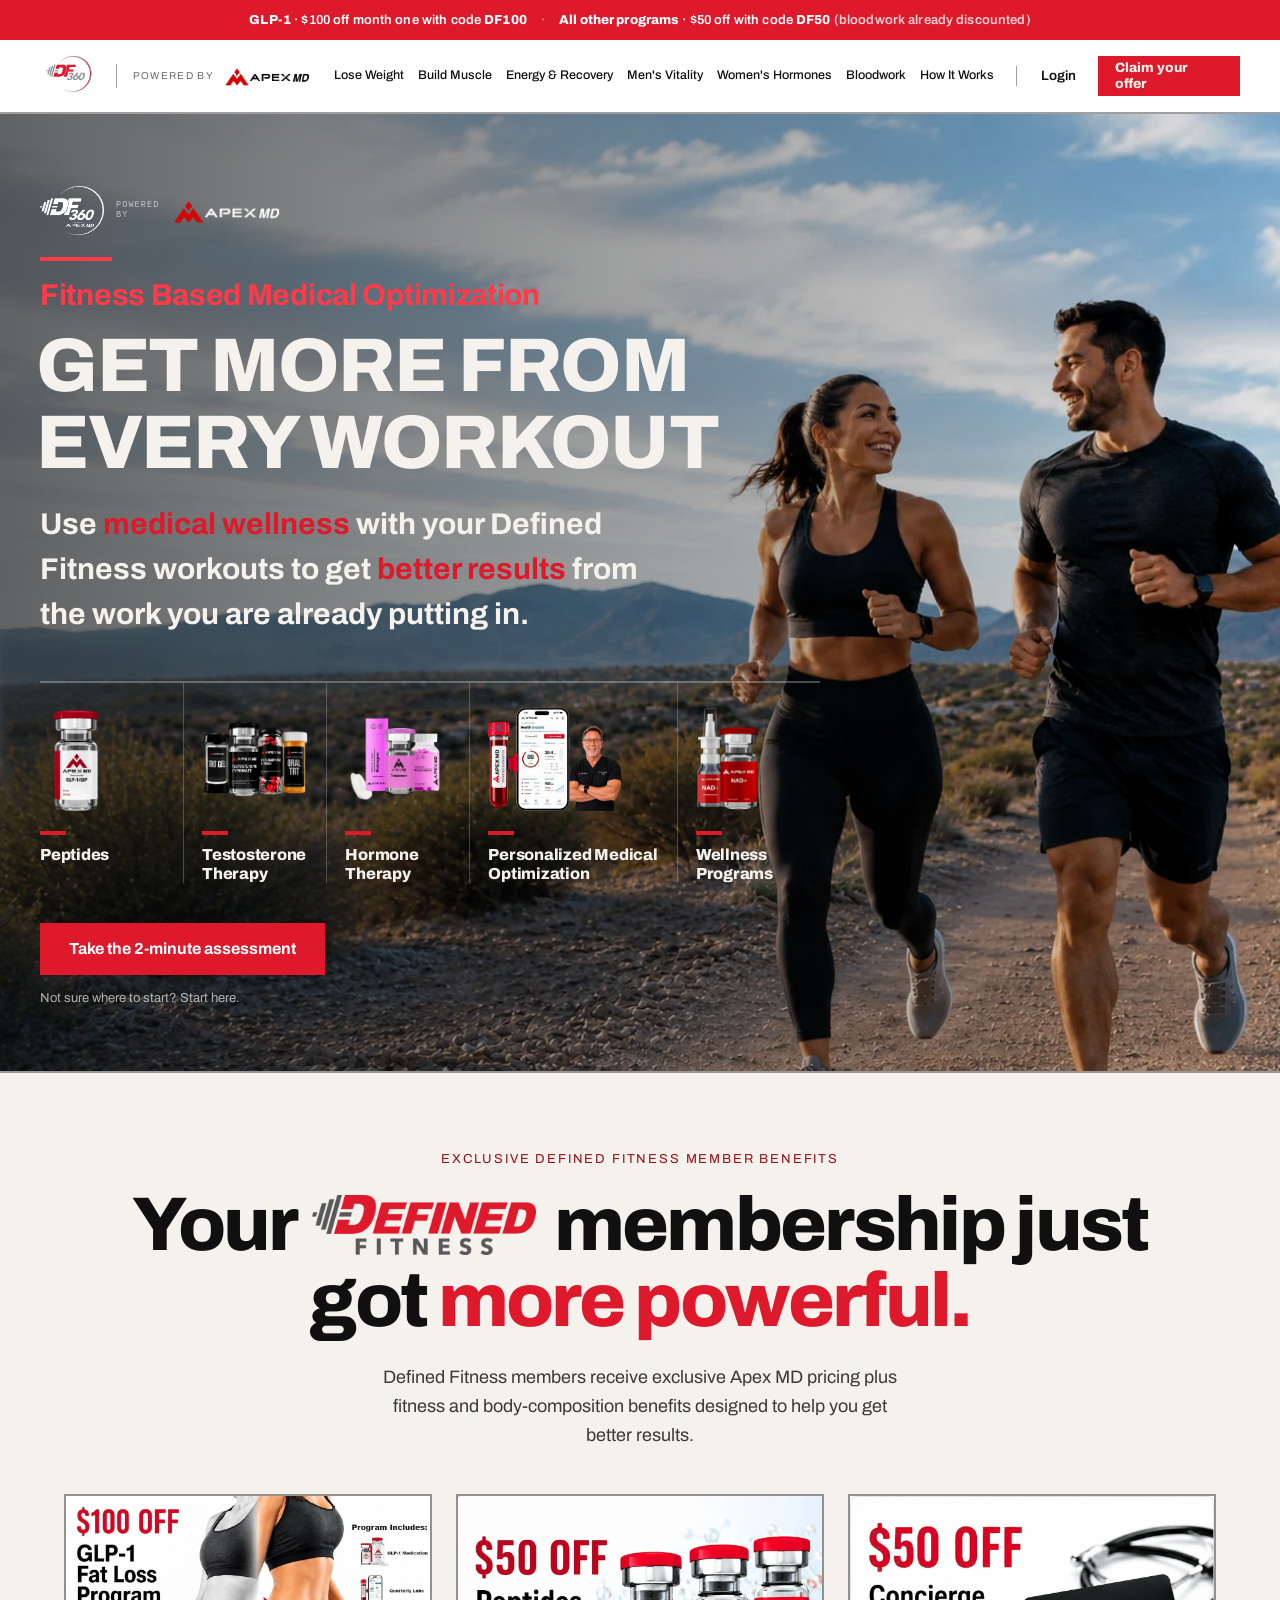
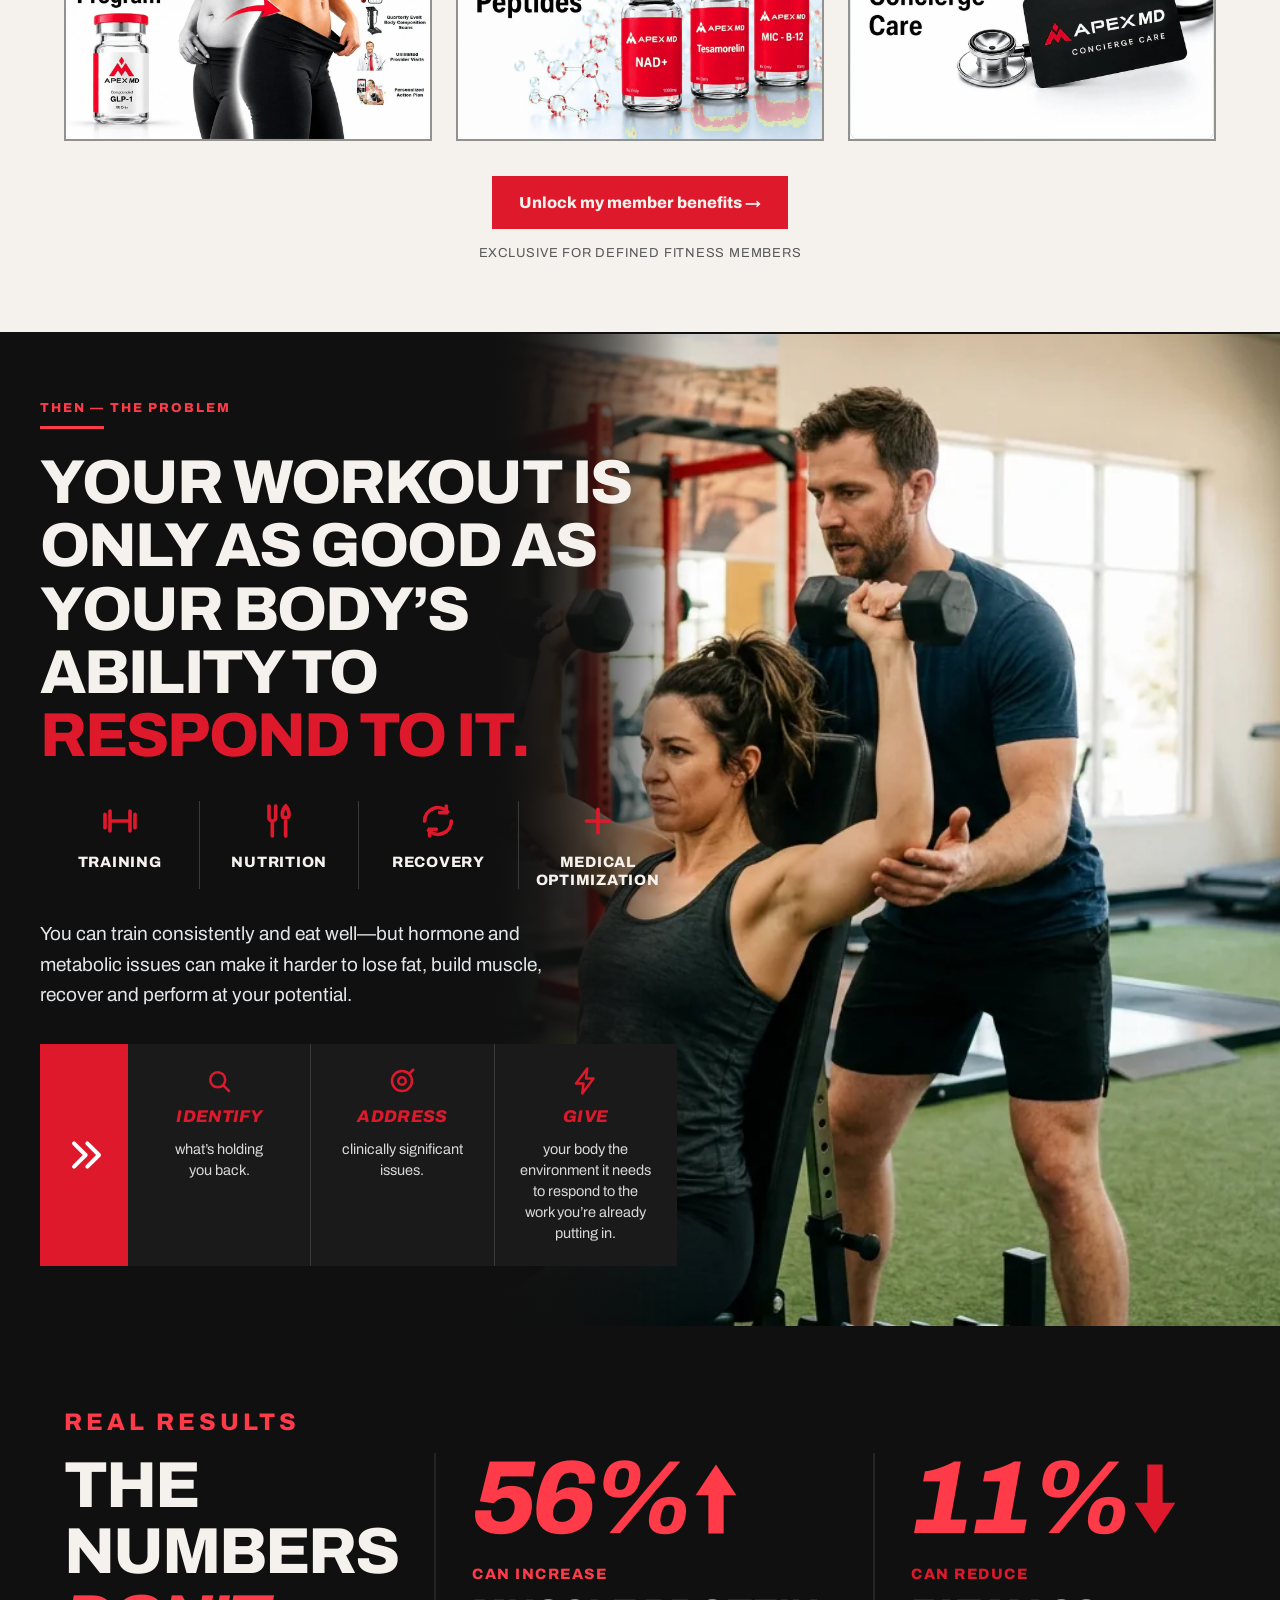
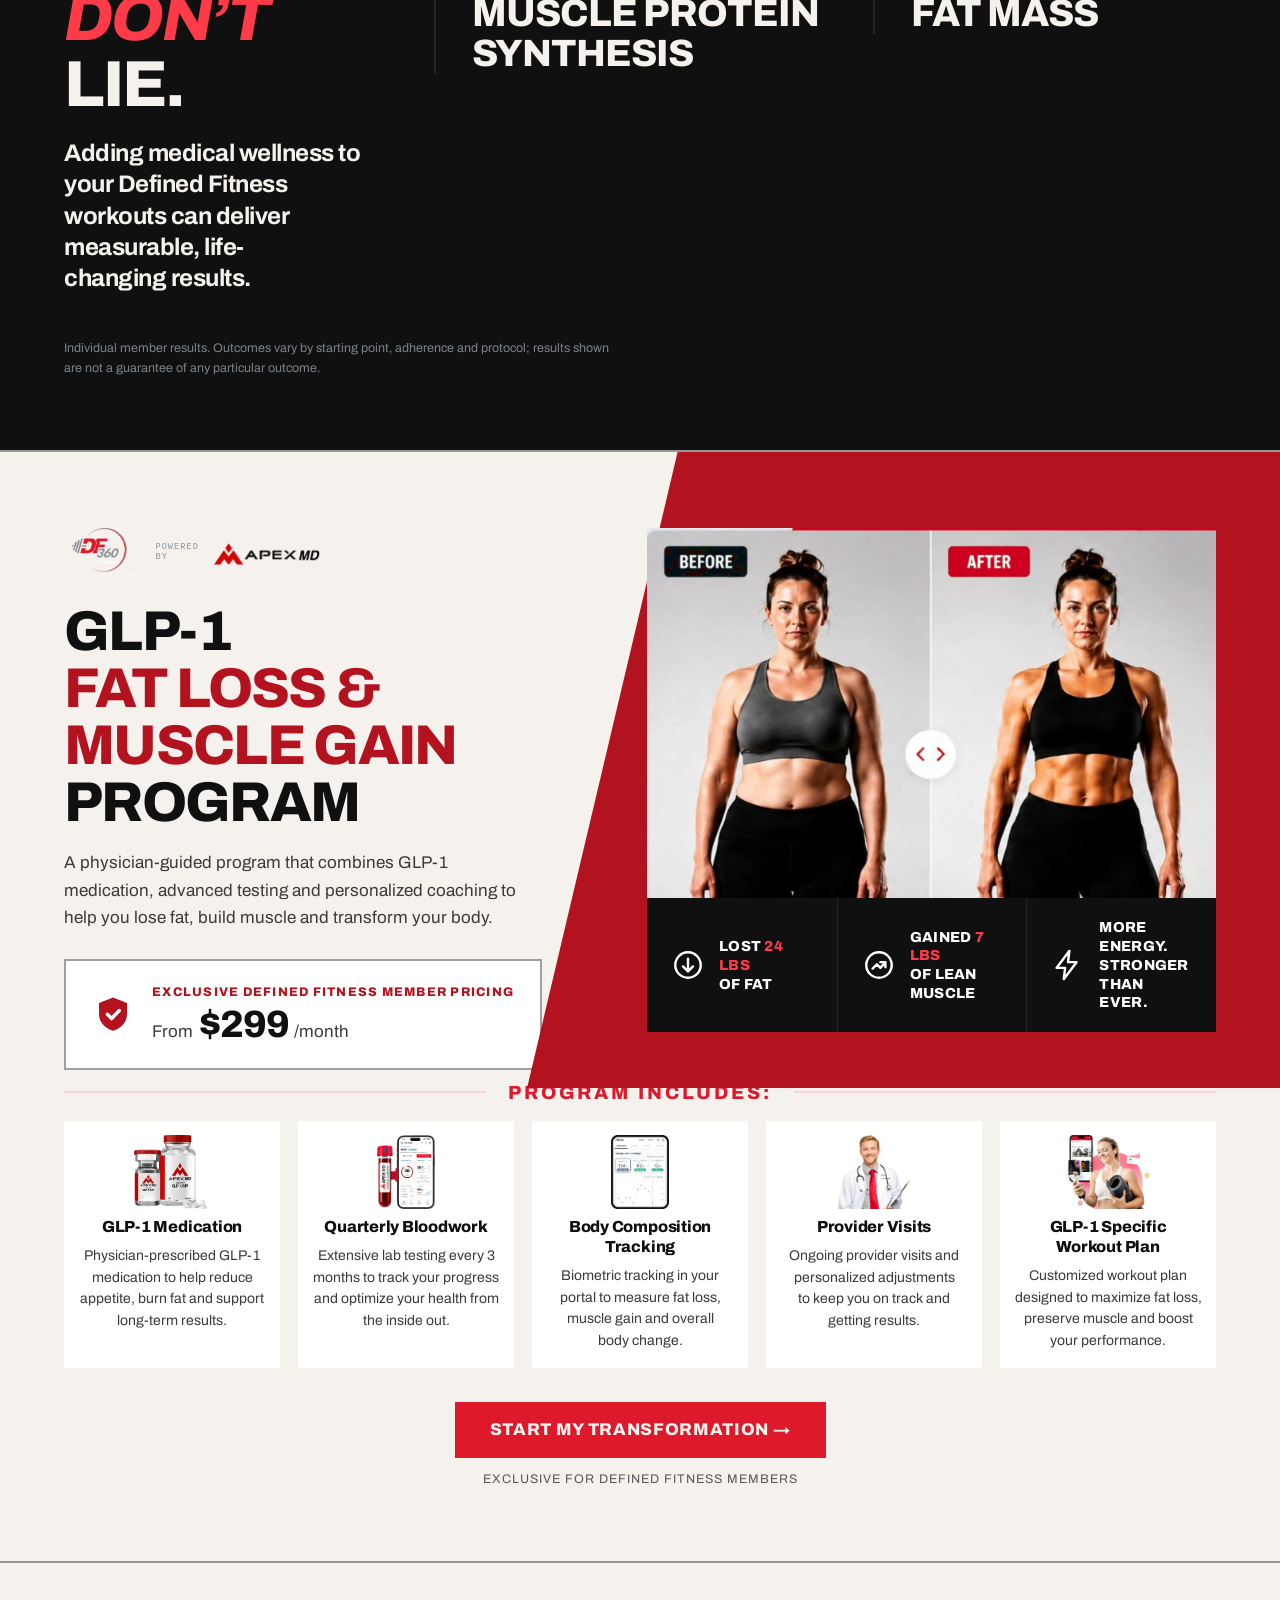
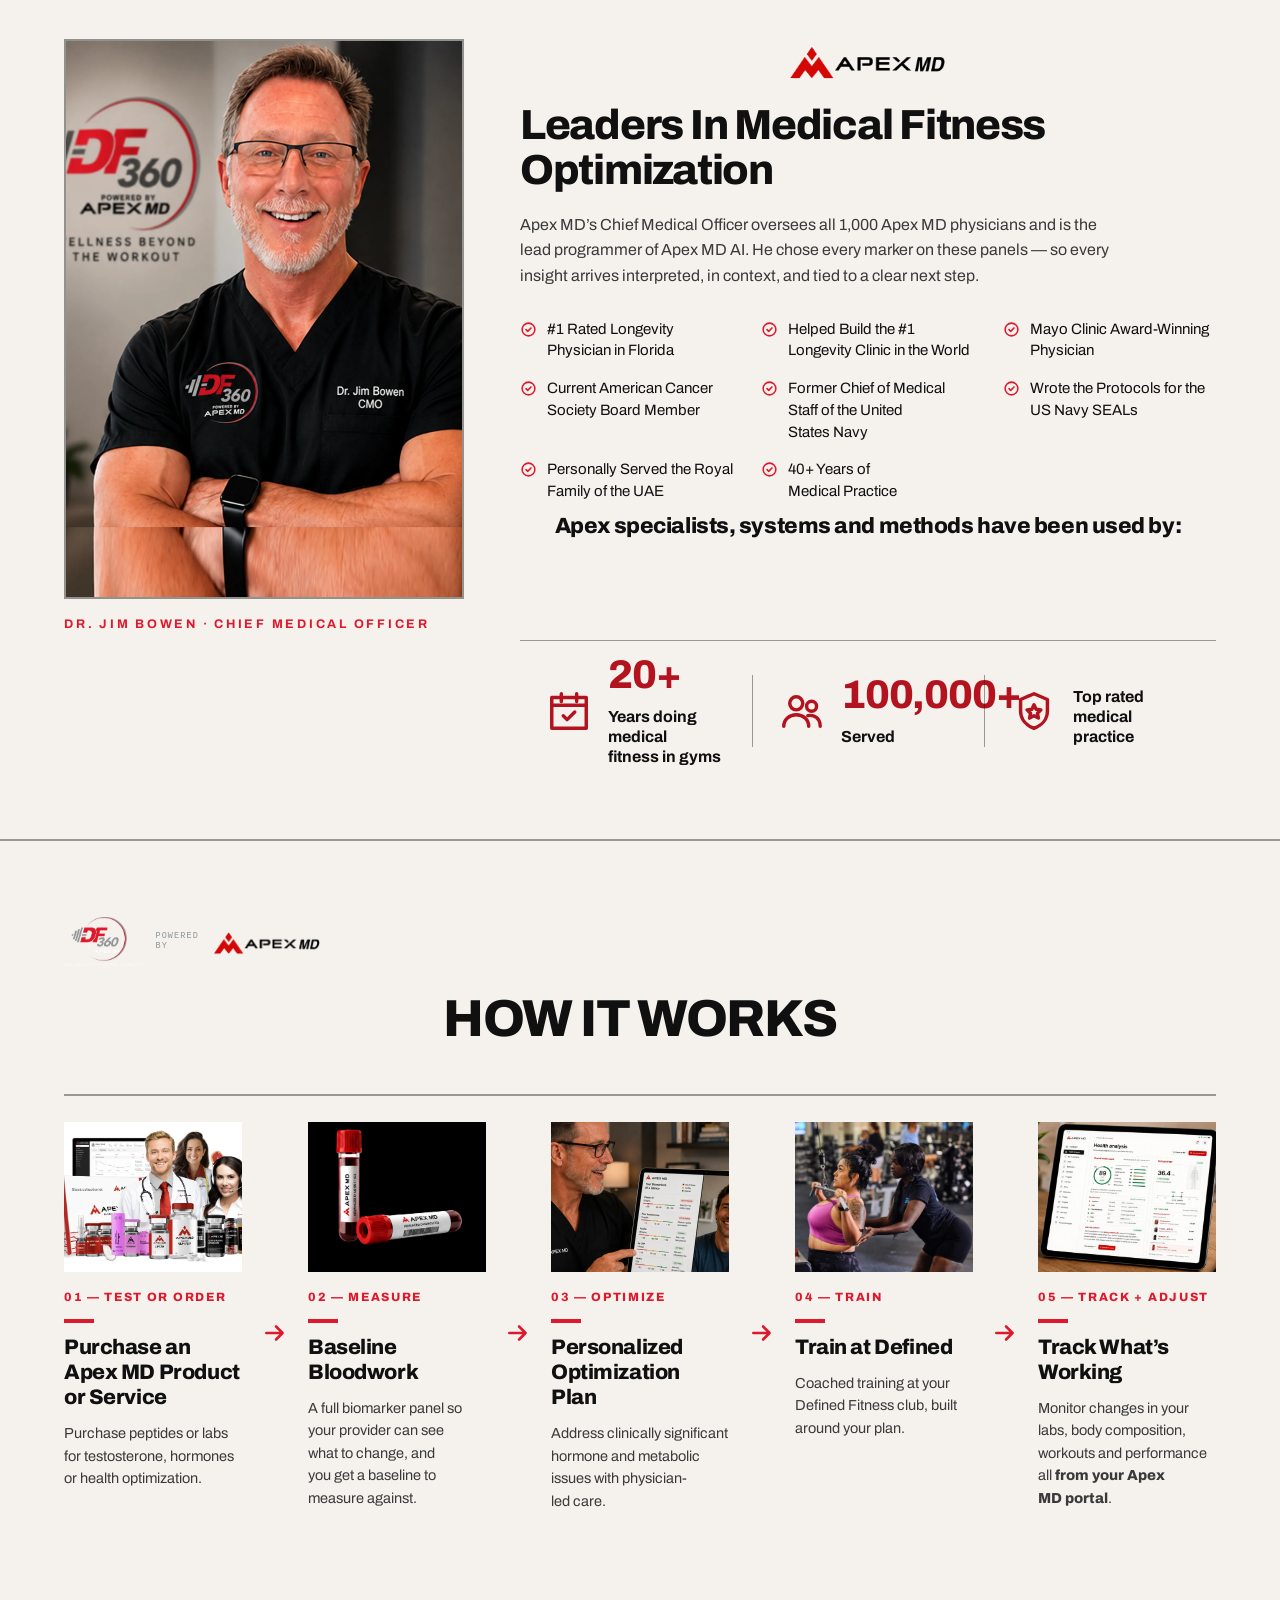
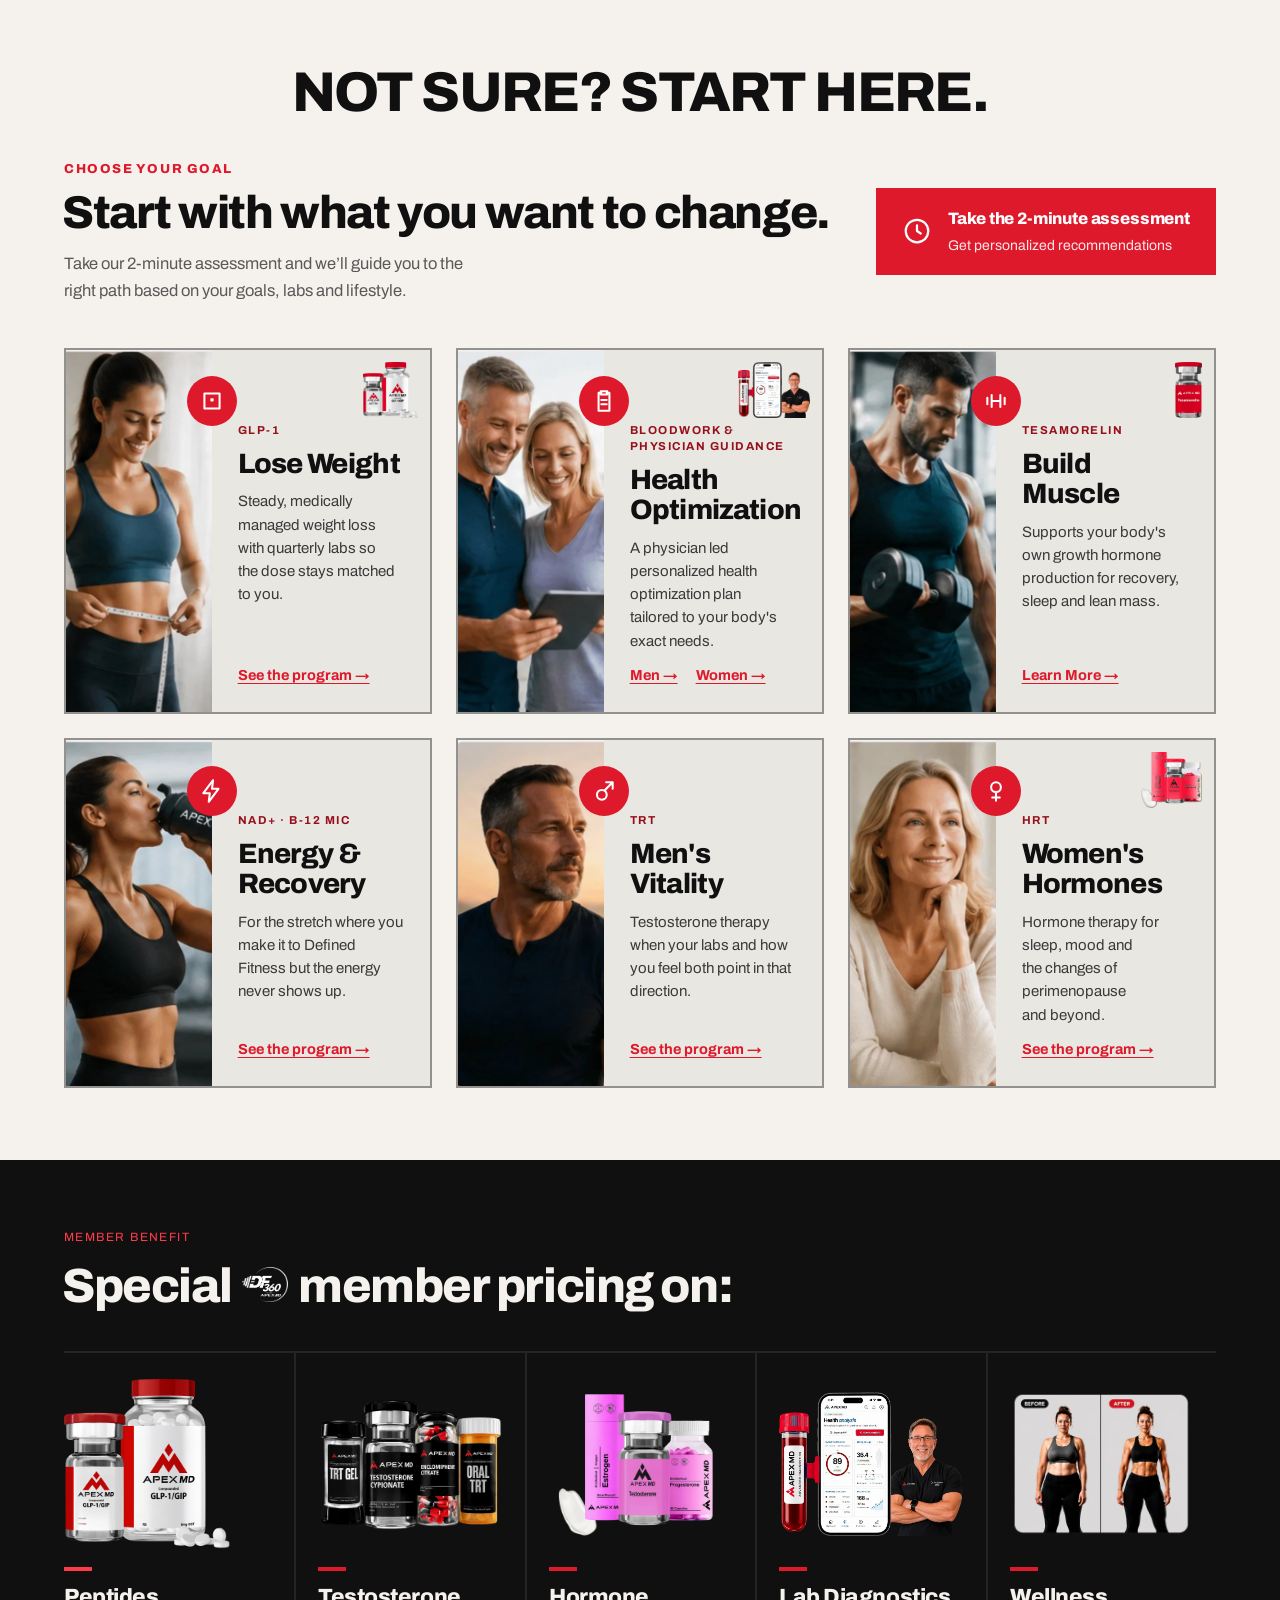
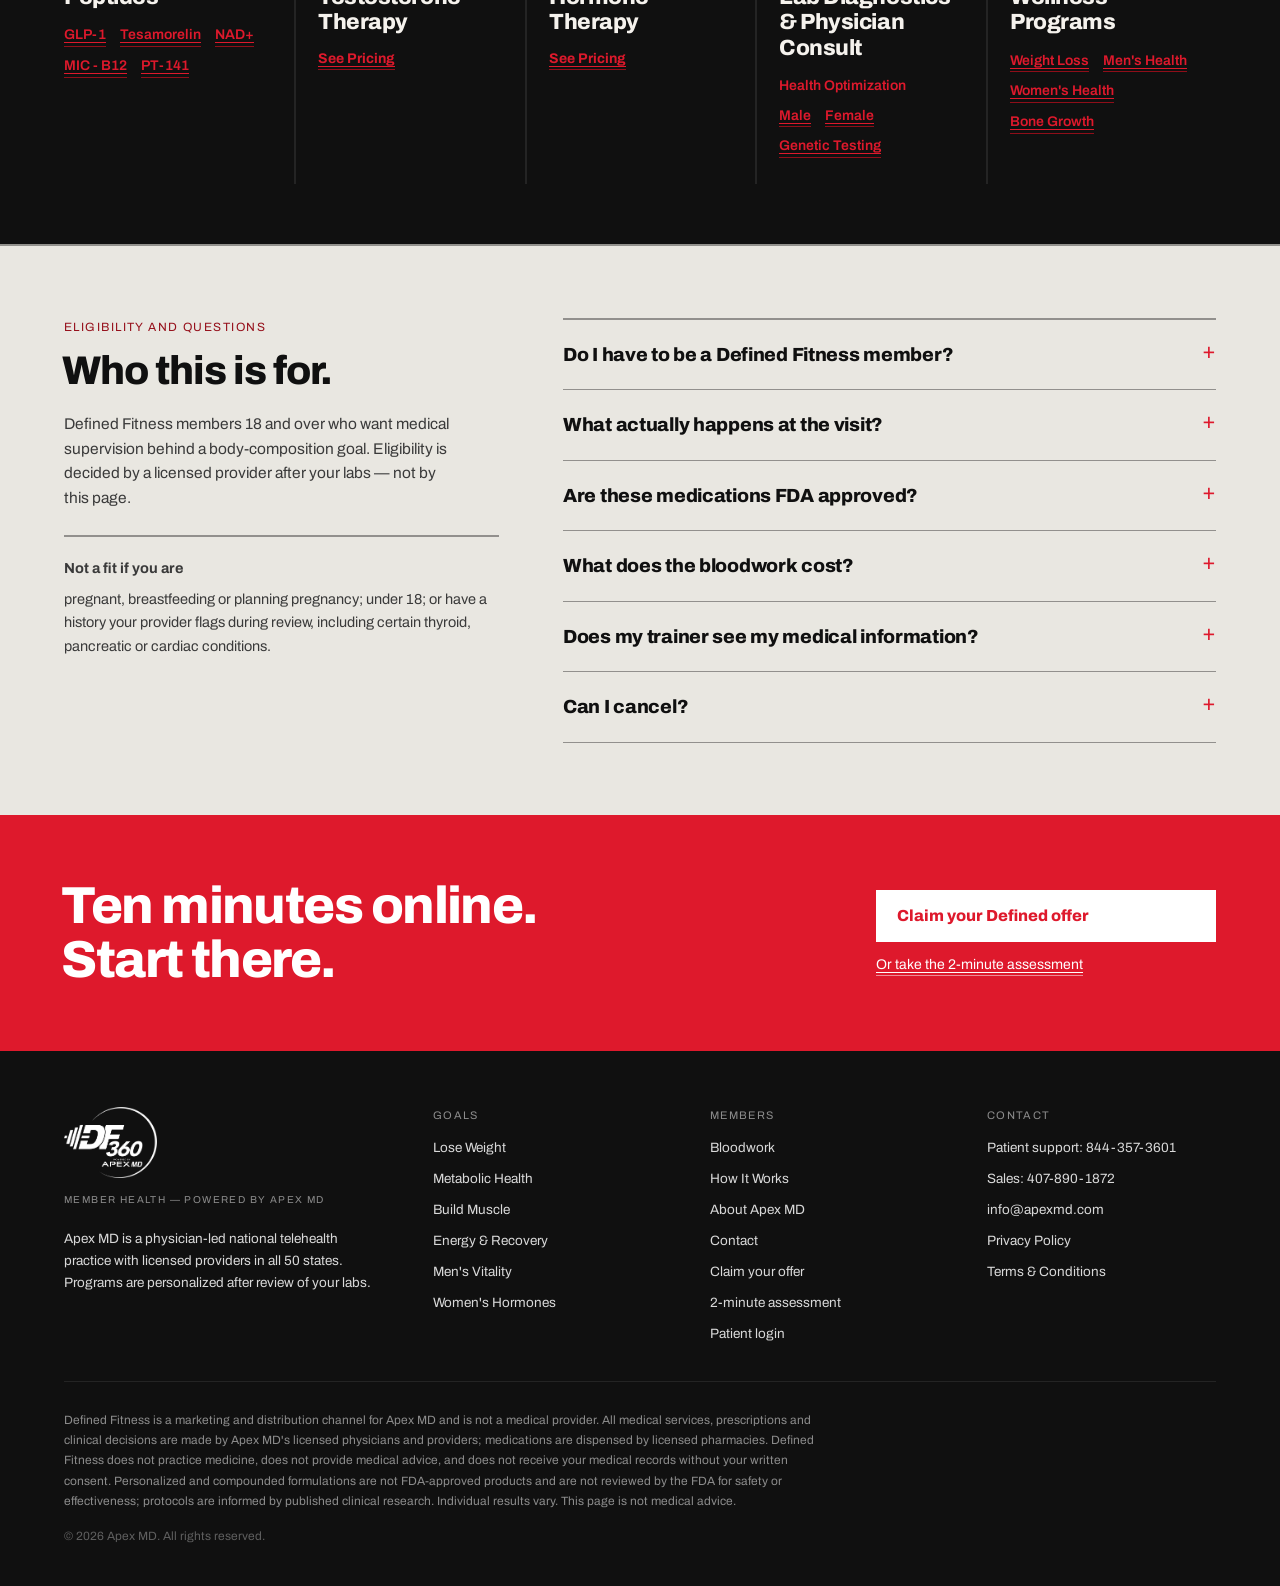
==== commit 917a2fa3: "Make the assessment work on mobile at all, and match the hero Three things were broken on phones, no" ====
--- a/index.html
+++ b/index.html
@@ -607,6 +607,469 @@
         </div>
 
         <!-- 2-minute assessment — modal -->
+      </div>
+<div class="page page--mobile">
+        <div style="display:flex;align-items:center;justify-content:space-between;padding:12px 18px;background:#fff;border-bottom:2px solid var(--color-divider)">
+          <div style="display:flex;flex-direction:column;align-items:flex-start;gap:4px"><img src="img/df360/logo-df360-grey.webp?v=09c337cb" alt="DF360" style="display:block;height:32px;width:auto" loading="lazy" decoding="async" width="683" height="238"><span style="display:flex;align-items:center;gap:6px"><span style="font-size:8.5px;letter-spacing:.12em;text-transform:uppercase;color:#6B6B6B;white-space:nowrap">Powered by</span><img src="img/df360/logo-apex-dark.webp?v=c590a35a" alt="Apex MD" style="display:block;height:19px;width:auto" loading="lazy" decoding="async" fetchpriority="high" width="916" height="182"></span></div>
+          <div style="display:flex;flex-direction:column;gap:4px;padding:10px"><span style="width:22px;height:2px;background:#161616"></span><span style="width:22px;height:2px;background:#161616"></span><span style="width:22px;height:2px;background:#161616"></span></div>
+        </div>
+
+        <div style="position:relative;height:320px;background:#101010;overflow:hidden">
+          <img src="img/df360/hero-run.webp?v=16bed509" alt="Two Defined Fitness members out for a run" style="width:100%;height:100%;object-position:60% 40%;filter:contrast(1.03) brightness(.88);object-fit:cover" loading="eager" fetchpriority="high" decoding="async" width="1672" height="941">
+          <div style="position:absolute;inset:0;background:linear-gradient(180deg,rgba(8,10,12,.3) 0%,rgba(8,10,12,.86) 78%);pointer-events:none"></div>
+          <div style="position:absolute;left:18px;top:18px;color:#F5F2ED">
+            <div style="display:flex;align-items:center;gap:14px;margin-bottom:0px">
+              <img src="img/df360/logo-df360-white.webp?v=10a34cec" alt="DF360" style="display:block;height:36px;width:auto" loading="lazy" decoding="async" width="600" height="66"><span style="display:flex;align-items:center;gap:8px;font-size:8.5px;letter-spacing:.12em;text-transform:uppercase;color:#D9D9D9;border-left:1px solid #3A3A3A;padding-left:14px">Powered by <img src="img/df360/logo-apex-white.webp?v=296ee9a3" alt="Apex MD" style="display:block;height:22px;width:auto" loading="lazy" decoding="async" width="900" height="139"></span>
+            </div>
+          </div>
+          <div style="position:absolute;left:18px;right:18px;bottom:20px;color:#F5F2ED">
+            <span style="display:block;width:44px;height:3px;background:#FF3B4A;margin-bottom:12px"></span>
+            <span style="display:block;font-size:15.5px;font-weight:700;line-height:1.3;color:#FF3B4A;margin-bottom:10px">Training is only half the equation.</span>
+            <h1 style="margin:0;font-size:36px;line-height:1.04;letter-spacing:-.02em;text-transform:uppercase">Get more from every workout</h1>
+          </div>
+        </div>
+        <div style="padding:22px 18px 26px;background:#101010;color:#D9D9D9">
+          <p style="margin:0 0 18px;font-size:16px;line-height:1.5;font-weight:700;color:#F5F2ED">Unlock your body's potential. Use <span style="color:#FF3B4A">medical wellness</span> with your Defined Fitness workouts to get <span style="color:#FF3B4A">better results</span> from the work you are already putting in.</p>
+          <div style="display:grid;grid-template-columns:1fr 1fr;gap:18px 16px;margin-top:4px;padding-top:16px;border-top:2px solid rgba(255,255,255,.28);align-items:end">
+              <div>
+                <img src="img/product/glp1-vial.webp?v=6bd470e7" alt="Apex MD compounded GLP-1/GIP vial" style="display:block;height:76px;width:auto;max-width:100%;object-fit:contain;margin:0 0 10px" loading="lazy" decoding="async" width="614" height="900">
+                <span style="display:block;width:22px;height:3px;background:#DE192C;margin-bottom:8px"></span>
+                <span style="display:block;font-size:14px;font-weight:800;letter-spacing:-.015em;line-height:1.2;color:#F5F2ED">Peptides</span>
+              </div>
+              <div>
+                <img src="img/product/trt.webp?v=b6f35fb4" alt="Apex MD testosterone therapy options" style="display:block;height:76px;width:auto;max-width:100%;object-fit:contain;margin:0 0 10px" loading="lazy" decoding="async" width="900" height="654">
+                <span style="display:block;width:22px;height:3px;background:#DE192C;margin-bottom:8px"></span>
+                <span style="display:block;font-size:14px;font-weight:800;letter-spacing:-.015em;line-height:1.2;color:#F5F2ED">Testosterone Therapy</span>
+              </div>
+              <div>
+                <img src="img/product/womens-hormones.webp?v=cc66629c" alt="Apex MD women's hormone therapy" style="display:block;height:76px;width:auto;max-width:100%;object-fit:contain;margin:0 0 10px" loading="lazy" decoding="async" width="900" height="769">
+                <span style="display:block;width:22px;height:3px;background:#DE192C;margin-bottom:8px"></span>
+                <span style="display:block;font-size:14px;font-weight:800;letter-spacing:-.015em;line-height:1.2;color:#F5F2ED">Hormone Therapy</span>
+              </div>
+              <div>
+                <img src="img/hp/goal-health-corner.webp?v=610b6ffc" alt="Apex MD advanced diagnostics vial, the member health analysis and Dr. Jim Bowen" style="display:block;height:76px;width:auto;max-width:100%;object-fit:contain;margin:0 0 10px" loading="lazy" decoding="async" width="717" height="560">
+                <span style="display:block;width:22px;height:3px;background:#DE192C;margin-bottom:8px"></span>
+                <span style="display:block;font-size:14px;font-weight:800;letter-spacing:-.015em;line-height:1.2;color:#F5F2ED">Lab Diagnostics &amp;<br>Physician Consult</span>
+              </div>
+              <div>
+                <img src="img/product/nad.webp?v=f8c9fa6b" alt="Apex MD NAD+ and wellness protocols" style="display:block;height:76px;width:auto;max-width:100%;object-fit:contain;margin:0 0 10px" loading="lazy" decoding="async" width="255" height="418">
+                <span style="display:block;width:22px;height:3px;background:#DE192C;margin-bottom:8px"></span>
+                <span style="display:block;font-size:14px;font-weight:800;letter-spacing:-.015em;line-height:1.2;color:#F5F2ED">Wellness Programs</span>
+              </div>
+            </div>
+          <a href="https://formdefined.apexmd.com/?categoryId=weight-loss" data-intake="assessment" data-action="open-assess" class="btn btn-primary btn-block" style="margin-top:20px;min-height:52px;font-size:15.5px;font-weight:700">Take the 2-minute assessment</a>
+        </div>
+
+        <div style="padding:32px 18px 28px">
+          <h2 style="margin:0 0 16px;text-align:center;font-size:32px;font-weight:800;letter-spacing:-.03em;line-height:1.05;text-transform:uppercase;color:var(--color-text)">Not sure? Start here.</h2>
+          <span style="display:block;font-size:11px;letter-spacing:.12em;text-transform:uppercase;color:var(--color-accent-700);margin-bottom:10px">Choose your goal</span>
+          <h2 style="margin:0 0 22px;font-size:30px;letter-spacing:-.025em">Start with what you want to change.</h2>
+          <div style="display:flex;flex-direction:column;gap:2px;background:var(--color-divider)">
+            
+              <div style="background:var(--color-bg);padding:20px 18px;display:flex;flex-direction:column;gap:8px">
+                <span style="font-size:10px;letter-spacing:.12em;text-transform:uppercase;color:var(--color-accent-700)">GLP-1</span>
+                <h3 style="margin:0;font-size:23px;letter-spacing:-.02em">Lose Weight</h3>
+                <p style="margin:0;font-size:14.5px;line-height:1.55;color:#3A3A3A">Steady, medically managed weight loss with quarterly labs so the dose stays matched to you.</p>
+                
+                <a href="weight-loss.html" style="font-size:13.5px;font-weight:700;width:max-content;color:var(--color-accent);border-bottom:1px solid var(--color-accent-200)">See the program →</a>
+              </div>
+            
+              <div style="background:var(--color-bg);padding:20px 18px;display:flex;flex-direction:column;gap:8px">
+                <span style="font-size:10px;letter-spacing:.12em;text-transform:uppercase;color:var(--color-accent-700)">Bloodwork & physician guidance</span>
+                <h3 style="margin:0;font-size:23px;letter-spacing:-.02em">Health Optimization</h3>
+                <p style="margin:0;font-size:14.5px;line-height:1.55;color:#3A3A3A">A physician led personalized health optimization plan tailored to your body's exact needs.</p>
+                
+                  <div style="display:flex;flex-wrap:wrap;gap:8px 14px">
+                    <a href="testosterone.html" style="font-size:14px;font-weight:600;border-bottom:1px solid var(--color-accent-200)">Men →</a><a href="hormones.html" style="font-size:14px;font-weight:600;border-bottom:1px solid var(--color-accent-200)">Women →</a>
+                  </div>
+                
+                
+              </div>
+            
+              <div style="background:var(--color-bg);padding:20px 18px;display:flex;flex-direction:column;gap:8px">
+                <span style="font-size:10px;letter-spacing:.12em;text-transform:uppercase;color:var(--color-accent-700)">Tesamorelin</span>
+                <h3 style="margin:0;font-size:23px;letter-spacing:-.02em">Build Muscle</h3>
+                <p style="margin:0;font-size:14.5px;line-height:1.55;color:#3A3A3A">Supports your body's own growth hormone production for recovery, sleep and lean mass.</p>
+                
+                <a href="sermorelin.html" style="font-size:13.5px;font-weight:700;width:max-content;color:var(--color-accent);border-bottom:1px solid var(--color-accent-200)">Learn More →</a>
+              </div>
+            
+              <div style="background:var(--color-bg);padding:20px 18px;display:flex;flex-direction:column;gap:8px">
+                <span style="font-size:10px;letter-spacing:.12em;text-transform:uppercase;color:var(--color-accent-700)">NAD+ · B-12 MIC</span>
+                <h3 style="margin:0;font-size:23px;letter-spacing:-.02em">Energy & Recovery</h3>
+                <p style="margin:0;font-size:14.5px;line-height:1.55;color:#3A3A3A">For the stretch where you make it to Defined Fitness but the energy never shows up.</p>
+                
+                <a href="nad.html" style="font-size:13.5px;font-weight:700;width:max-content;color:var(--color-accent);border-bottom:1px solid var(--color-accent-200)">See the program →</a>
+              </div>
+            
+              <div style="background:var(--color-bg);padding:20px 18px;display:flex;flex-direction:column;gap:8px">
+                <span style="font-size:10px;letter-spacing:.12em;text-transform:uppercase;color:var(--color-accent-700)">TRT</span>
+                <h3 style="margin:0;font-size:23px;letter-spacing:-.02em">Men's Vitality</h3>
+                <p style="margin:0;font-size:14.5px;line-height:1.55;color:#3A3A3A">Testosterone therapy when your labs and how you feel both point in that direction.</p>
+                
+                <a href="testosterone.html" style="font-size:13.5px;font-weight:700;width:max-content;color:var(--color-accent);border-bottom:1px solid var(--color-accent-200)">See the program →</a>
+              </div>
+            
+              <div style="background:var(--color-bg);padding:20px 18px;display:flex;flex-direction:column;gap:8px">
+                <span style="font-size:10px;letter-spacing:.12em;text-transform:uppercase;color:var(--color-accent-700)">HRT</span>
+                <h3 style="margin:0;font-size:23px;letter-spacing:-.02em">Women's Hormones</h3>
+                <p style="margin:0;font-size:14.5px;line-height:1.55;color:#3A3A3A">Hormone therapy for sleep, mood and the changes of perimenopause and beyond.</p>
+                
+                <a href="hormones.html" style="font-size:13.5px;font-weight:700;width:max-content;color:var(--color-accent);border-bottom:1px solid var(--color-accent-200)">See the program →</a>
+              </div>
+            
+          </div>
+        </div>
+
+        <div style="padding:30px 18px 26px;border-top:2px solid var(--color-divider)">
+          <span style="display:block;text-align:center;font-size:11px;letter-spacing:.14em;text-transform:uppercase;color:var(--color-accent-700);margin-bottom:10px">Exclusive Defined Fitness member benefits</span>
+          <h2 style="margin:0 0 14px;text-align:center;font-size:40px;font-weight:800;letter-spacing:-.035em;line-height:1.02">Your <img src="img/df360/defined-logo.webp?v=0190ae65" alt="Defined Fitness" style="display:inline-block;height:.78em;width:auto;vertical-align:-.06em;margin:0 .08em" loading="lazy" decoding="async" width="1200" height="317"> membership just got <span style="color:#DE192C">more powerful.</span></h2>
+          <p style="margin:0 0 22px;text-align:center;font-size:14.5px;line-height:1.6;color:#3A3A3A">Defined Fitness members receive exclusive Apex MD pricing plus fitness and body-composition benefits designed to help you get better results.</p>
+          <div style="display:grid;gap:12px">
+            <div style="background:var(--color-surface);border:2px solid var(--color-divider)"><img src="img/hp/tile-glp1.webp?v=b69b014c" alt="$100 off the GLP-1 Program — physician-guided GLP-1 programs to help you lose weight and feel your best" style="display:block;width:100%;height:auto" loading="lazy" decoding="async" width="1200" height="800"></div>
+            <div style="background:var(--color-surface);border:2px solid var(--color-divider)"><img src="img/hp/tile-peptide.webp?v=b031ad83" alt="$50 off Peptide, Testosterone and Hormone Programs" style="display:block;width:100%;height:auto" loading="lazy" decoding="async" width="1200" height="800"></div>
+            <div style="background:var(--color-surface);border:2px solid var(--color-divider)"><img src="img/hp/tile-concierge.webp?v=3031252f" alt="$50 off Apex MD Concierge Care" style="display:block;width:100%;height:auto" loading="lazy" decoding="async" width="1200" height="800"></div>
+            </div>
+          <a href="https://formdefined.apexmd.com/?categoryId=weight-loss" data-intake="assessment" data-action="open-assess" class="btn btn-primary btn-block" style="margin-top:22px;font-size:15px;padding:15px 18px">Unlock my member benefits →</a>
+          <p style="margin:12px 0 0;font-size:11px;letter-spacing:.06em;text-transform:uppercase;color:#595959">Exclusive for Defined Fitness members</p>
+        </div>
+
+        <div style="background:#101010;color:#F5F2ED">
+          <div style="height:220px;position:relative;overflow:hidden">
+            <img src="img/df360/woman-trainer.webp?v=d066da97" alt="A member training with a coach at Defined Fitness" style="display:block;width:100%;height:100%;object-fit:cover;object-position:62% 35%" loading="lazy" decoding="async" width="1200" height="1200">
+            <div style="position:absolute;inset:0;background:linear-gradient(180deg,rgba(13,16,19,.1) 0%,#101010 92%)"></div>
+          </div>
+          <div style="padding:4px 18px 28px">
+            <span style="display:block;font-size:11px;font-weight:800;letter-spacing:.16em;text-transform:uppercase;color:#FF3B4A;margin-bottom:8px">Then — the problem</span>
+            <span style="display:block;width:44px;height:3px;background:#FF3B4A;margin-bottom:16px"></span>
+            <h2 style="margin:0 0 22px;font-size:32px;font-weight:800;line-height:1.04;letter-spacing:-.03em;text-transform:uppercase">Your workout is only as good as your body’s ability to <span style="color:#DE192C">respond to it.</span></h2>
+            <div style="display:grid;grid-template-columns:1fr 1fr;gap:18px 16px;margin-bottom:22px">
+              <div style="display:flex;flex-direction:column;align-items:flex-start;gap:8px">
+                <svg width="30" height="30" viewBox="0 0 24 24" fill="none" stroke="#DE192C" stroke-width="2" stroke-linecap="round"><path d="M6 6v12M3 8v8M18 6v12M21 8v8M6 12h12"></path></svg>
+                <span style="font-size:12px;font-weight:800;letter-spacing:.06em;text-transform:uppercase;line-height:1.25;color:#F5F2ED">Training</span>
+              </div>
+              <div style="display:flex;flex-direction:column;align-items:flex-start;gap:8px">
+                <svg width="30" height="30" viewBox="0 0 24 24" fill="none" stroke="#DE192C" stroke-width="2" stroke-linecap="round"><path d="M6 3v7a2 2 0 0 0 4 0V3M8 12v9M16 3c-1.5 1.5-2 3-2 5s.5 2 2 2 2 0 2-2-.5-3.5-2-5zM16 12v9"></path></svg>
+                <span style="font-size:12px;font-weight:800;letter-spacing:.06em;text-transform:uppercase;line-height:1.25;color:#F5F2ED">Nutrition</span>
+              </div>
+              <div style="display:flex;flex-direction:column;align-items:flex-start;gap:8px">
+                <svg width="30" height="30" viewBox="0 0 24 24" fill="none" stroke="#DE192C" stroke-width="2" stroke-linecap="round"><path d="M20 12a8 8 0 0 1-13.7 5.6M4 12a8 8 0 0 1 13.7-5.6"></path><path d="M17 3v4h-4M7 21v-4h4"></path></svg>
+                <span style="font-size:12px;font-weight:800;letter-spacing:.06em;text-transform:uppercase;line-height:1.25;color:#F5F2ED">Recovery</span>
+              </div>
+              <div style="display:flex;flex-direction:column;align-items:flex-start;gap:8px">
+                <svg width="30" height="30" viewBox="0 0 24 24" fill="none" stroke="#DE192C" stroke-width="2" stroke-linecap="round"><path d="M12 5v14M5 12h14"></path></svg>
+                <span style="font-size:12px;font-weight:800;letter-spacing:.06em;text-transform:uppercase;line-height:1.25;color:#F5F2ED">Medical<br>optimization</span>
+              </div>
+            </div>
+            <p style="margin:0 0 22px;font-size:14.5px;line-height:1.6;color:#D9D9D9">You can train consistently and eat well—but hormone and metabolic issues can make it harder to lose fat, build muscle, recover and perform at your potential.</p>
+            <div style="background:#1A1A1A;border-left:6px solid #DE192C">
+              <div style="padding:16px 18px;display:flex;gap:14px;align-items:flex-start">
+                <div style="flex:none"><svg width="26" height="26" viewBox="0 0 24 24" fill="none" stroke="#DE192C" stroke-width="2" stroke-linecap="round"><circle cx="11" cy="11" r="6"></circle><path d="M20 20l-4.5-4.5"></path></svg></div>
+                <div>
+                  <span style="display:block;font-size:14px;font-weight:800;font-style:italic;letter-spacing:.02em;text-transform:uppercase;color:#DE192C;margin-bottom:4px">Identify</span>
+                  <span style="display:block;font-size:13.5px;line-height:1.5;color:#D9D9D9">what’s holding you back.</span>
+                </div>
+              </div>
+              <div style="padding:16px 18px;border-top:1px solid #343434;display:flex;gap:14px;align-items:flex-start">
+                <div style="flex:none"><svg width="26" height="26" viewBox="0 0 24 24" fill="none" stroke="#DE192C" stroke-width="2" stroke-linecap="round"><circle cx="12" cy="12" r="8"></circle><circle cx="12" cy="12" r="3"></circle><path d="M18 6l3-3"></path></svg></div>
+                <div>
+                  <span style="display:block;font-size:14px;font-weight:800;font-style:italic;letter-spacing:.02em;text-transform:uppercase;color:#DE192C;margin-bottom:4px">Address</span>
+                  <span style="display:block;font-size:13.5px;line-height:1.5;color:#D9D9D9">clinically significant issues.</span>
+                </div>
+              </div>
+              <div style="padding:16px 18px;border-top:1px solid #343434;display:flex;gap:14px;align-items:flex-start">
+                <div style="flex:none"><svg width="26" height="26" viewBox="0 0 24 24" fill="none" stroke="#DE192C" stroke-width="2" stroke-linecap="round" stroke-linejoin="round"><path d="M13 2 4 14h6l-1 8 9-12h-6z"></path></svg></div>
+                <div>
+                  <span style="display:block;font-size:14px;font-weight:800;font-style:italic;letter-spacing:.02em;text-transform:uppercase;color:#DE192C;margin-bottom:4px">Give</span>
+                  <span style="display:block;font-size:13.5px;line-height:1.5;color:#D9D9D9">your body the environment it needs to respond to the work you’re already putting in.</span>
+                </div>
+              </div>
+            </div>
+          </div>
+        </div>
+
+        <div style="padding:30px 18px 28px;background:#101010;color:#F5F2ED">
+          <span style="display:block;font-size:11px;font-weight:800;letter-spacing:.16em;text-transform:uppercase;color:#FF3B4A;margin-bottom:10px">Real results</span>
+          <h2 style="margin:0 0 12px;font-size:32px;font-weight:800;line-height:1.04;letter-spacing:-.03em;text-transform:uppercase">The numbers <span style="font-style:italic;color:#FF3B4A">don’t</span> lie.</h2>
+          <p style="margin:0 0 20px;font-size:15px;line-height:1.55;color:#D9D9D9">Adding medical wellness to your Defined Fitness workouts delivers measurable, life-changing results.</p>
+          <div style="display:grid;grid-template-columns:1fr 1fr;gap:16px;margin-bottom:22px;padding:18px 0;border-top:1px solid #242424;border-bottom:1px solid #242424">
+            <div>
+              <div style="display:flex;align-items:center;gap:4px"><span style="font-size:42px;font-weight:800;font-style:italic;letter-spacing:-.04em;line-height:.95;color:#FF3B4A">56%</span><svg width="18" height="30" viewBox="0 0 34 58" fill="none" aria-hidden="true"><path d="M17 2 L33 26 H23 V56 H11 V26 H1 Z" fill="#FF3B4A"></path></svg></div>
+              <span style="display:block;margin-top:8px;font-size:11px;font-weight:800;letter-spacing:.1em;text-transform:uppercase;color:#FF3B4A">Increase in</span>
+              <span style="display:block;margin-top:3px;font-size:17px;font-weight:800;letter-spacing:-.02em;line-height:1.1;text-transform:uppercase">Muscle protein synthesis</span>
+            </div>
+            <div>
+              <div style="display:flex;align-items:center;gap:4px"><span style="font-size:42px;font-weight:800;font-style:italic;letter-spacing:-.04em;line-height:.95;color:#FF3B4A">11%</span><svg width="18" height="30" viewBox="0 0 34 58" fill="none" aria-hidden="true"><path d="M17 56 L1 32 H11 V2 H23 V32 H33 Z" fill="#FF3B4A"></path></svg></div>
+              <span style="display:block;margin-top:8px;font-size:11px;font-weight:800;letter-spacing:.1em;text-transform:uppercase;color:#FF3B4A">Reduction in</span>
+              <span style="display:block;margin-top:3px;font-size:17px;font-weight:800;letter-spacing:-.02em;line-height:1.1;text-transform:uppercase">Fat mass</span>
+            </div>
+          </div>
+          
+          <p style="margin:18px 0 0;font-size:11.5px;line-height:1.55;color:#7c8288">Individual member results. Outcomes vary by starting point, adherence and protocol; results shown are not a guarantee of any particular outcome.</p>
+        </div>
+
+        <div style="padding:30px 18px 28px;border-top:2px solid var(--color-divider)">
+          <span style="display:block;font-size:10.5px;font-weight:700;letter-spacing:.22em;text-transform:uppercase;color:#DE192C;margin-bottom:10px">Dr. Jim Bowen · Chief Medical Officer</span>
+          <h2 style="margin:0 0 16px;font-size:27px;font-weight:800;line-height:1.1;letter-spacing:-.03em">Every Apex MD panel and protocol is written by <span style="color:#DE192C">Dr. Bowen.</span></h2>
+          <div style="height:320px;background:var(--color-surface);border:2px solid var(--color-divider);margin-bottom:18px">
+            <img src="img/df360/bowen-club.webp?v=580f1bb0" alt="Dr. Jim Bowen, Chief Medical Officer, Apex MD" style="display:block;width:100%;height:100%;object-fit:cover;object-position:50% 20%" loading="lazy" decoding="async" width="839" height="1100">
+          </div>
+          <p style="margin:0 0 20px;font-size:14.5px;line-height:1.6;color:#3A3A3A">Apex MD’s Chief Medical Officer oversees all 1,000 Apex MD physicians and is the lead programmer of Apex MD AI. He chose every marker on these panels — so every insight arrives interpreted, in context, and tied to a clear next step.</p>
+          <div style="display:grid;gap:12px;margin-bottom:8px">
+              <div style="display:flex;gap:10px;align-items:flex-start"><svg width="17" height="17" viewBox="0 0 24 24" fill="none" stroke="#DE192C" stroke-width="2.2" stroke-linecap="round" stroke-linejoin="round" style="flex:none;margin-top:2px"><circle cx="12" cy="12" r="9"></circle><path d="M8.5 12.2l2.4 2.4 4.6-4.8"></path></svg><span style="font-size:14px;line-height:1.45">#1 Rated Longevity Physician in Florida</span></div>
+              <div style="display:flex;gap:10px;align-items:flex-start"><svg width="17" height="17" viewBox="0 0 24 24" fill="none" stroke="#DE192C" stroke-width="2.2" stroke-linecap="round" stroke-linejoin="round" style="flex:none;margin-top:2px"><circle cx="12" cy="12" r="9"></circle><path d="M8.5 12.2l2.4 2.4 4.6-4.8"></path></svg><span style="font-size:14px;line-height:1.45">Helped Build the #1 Longevity Clinic in the World</span></div>
+              <div style="display:flex;gap:10px;align-items:flex-start"><svg width="17" height="17" viewBox="0 0 24 24" fill="none" stroke="#DE192C" stroke-width="2.2" stroke-linecap="round" stroke-linejoin="round" style="flex:none;margin-top:2px"><circle cx="12" cy="12" r="9"></circle><path d="M8.5 12.2l2.4 2.4 4.6-4.8"></path></svg><span style="font-size:14px;line-height:1.45">Mayo Clinic Award-Winning Physician</span></div>
+              <div style="display:flex;gap:10px;align-items:flex-start"><svg width="17" height="17" viewBox="0 0 24 24" fill="none" stroke="#DE192C" stroke-width="2.2" stroke-linecap="round" stroke-linejoin="round" style="flex:none;margin-top:2px"><circle cx="12" cy="12" r="9"></circle><path d="M8.5 12.2l2.4 2.4 4.6-4.8"></path></svg><span style="font-size:14px;line-height:1.45">Current American Cancer Society Board Member</span></div>
+              <div style="display:flex;gap:10px;align-items:flex-start"><svg width="17" height="17" viewBox="0 0 24 24" fill="none" stroke="#DE192C" stroke-width="2.2" stroke-linecap="round" stroke-linejoin="round" style="flex:none;margin-top:2px"><circle cx="12" cy="12" r="9"></circle><path d="M8.5 12.2l2.4 2.4 4.6-4.8"></path></svg><span style="font-size:14px;line-height:1.45">Former Chief of Medical Staff of the United States Navy</span></div>
+              <div style="display:flex;gap:10px;align-items:flex-start"><svg width="17" height="17" viewBox="0 0 24 24" fill="none" stroke="#DE192C" stroke-width="2.2" stroke-linecap="round" stroke-linejoin="round" style="flex:none;margin-top:2px"><circle cx="12" cy="12" r="9"></circle><path d="M8.5 12.2l2.4 2.4 4.6-4.8"></path></svg><span style="font-size:14px;line-height:1.45">Wrote the Protocols for the US Navy SEALs</span></div>
+              <div style="display:flex;gap:10px;align-items:flex-start"><svg width="17" height="17" viewBox="0 0 24 24" fill="none" stroke="#DE192C" stroke-width="2.2" stroke-linecap="round" stroke-linejoin="round" style="flex:none;margin-top:2px"><circle cx="12" cy="12" r="9"></circle><path d="M8.5 12.2l2.4 2.4 4.6-4.8"></path></svg><span style="font-size:14px;line-height:1.45">Personally Served the Royal Family of the UAE</span></div>
+              <div style="display:flex;gap:10px;align-items:flex-start"><svg width="17" height="17" viewBox="0 0 24 24" fill="none" stroke="#DE192C" stroke-width="2.2" stroke-linecap="round" stroke-linejoin="round" style="flex:none;margin-top:2px"><circle cx="12" cy="12" r="9"></circle><path d="M8.5 12.2l2.4 2.4 4.6-4.8"></path></svg><span style="font-size:14px;line-height:1.45">40+ Years of Medical Practice</span></div>
+          </div>
+          <div style="padding-top:4px">
+            <span style="display:block;text-align:center;font-size:16px;font-weight:800;letter-spacing:-.02em;margin-bottom:12px">Apex specialists, systems and methods have been used by:</span>
+            <img src="img/hp/used-by-logos.webp?v=42d86e8f" alt="Organizations that have used Apex specialists, systems and methods" style="display:block;width:100%;height:auto" loading="lazy" decoding="async" width="1600" height="177">
+          </div>
+        </div>
+
+        <div style="padding:30px 18px 28px;border-top:2px solid var(--color-divider)">
+          <span class="hp-lockup" style="display:flex;align-items:center;gap:12px;margin-bottom:26px"><img src="img/df360/logo-df360-grey.webp?v=09c337cb" alt="DF360" style="height:49px;width:auto;flex:0 0 auto;max-width:none"><span style="font-family:Menlo,monospace;font-size:8.5px;line-height:1.1;letter-spacing:.13em;text-transform:uppercase;color:#8C8C8C;white-space:nowrap;flex:0 0 auto">Powered<br>by</span><img src="img/df360/logo-apex-dark.webp?v=c590a35a" alt="Apex MD" style="height:30px;width:auto;flex:0 0 auto;max-width:none"></span>
+          <h2 style="margin:0 0 14px;font-size:32px;font-weight:800;line-height:1.04;letter-spacing:-.03em;text-transform:uppercase">GLP-1<br><span style="color:#B3121F">Fat Loss &amp; Muscle Gain</span><br>Program</h2>
+          <p style="margin:0 0 20px;font-size:14.5px;line-height:1.6;color:#3A3A3A">A physician-guided program that combines GLP-1 medication, advanced testing and personalized coaching to help you lose fat, build muscle and transform your body.</p>
+          <img src="img/hp/glp1-beforeafter.webp?v=f0b75eb3" alt="Member before and after the GLP-1 Fat Loss &amp; Muscle Gain Program" style="display:block;width:100%;height:auto" loading="lazy" decoding="async" width="1430" height="930">
+          <div style="display:grid;gap:1px;background:#242424;margin-bottom:20px">
+            <div style="display:flex;align-items:center;gap:12px;padding:14px 16px;background:#101010"><svg width="26" height="26" viewBox="0 0 24 24" fill="none" stroke="#fff" stroke-width="1.7" stroke-linecap="round" stroke-linejoin="round" style="flex:none"><circle cx="12" cy="12" r="9"></circle><path d="M12 7.5v9M8.5 13l3.5 3.5 3.5-3.5"></path></svg><span style="font-size:13px;font-weight:800;text-transform:uppercase;color:#fff">Lost <span style="color:#FF3B4A">24 lbs</span> of fat</span></div>
+            <div style="display:flex;align-items:center;gap:12px;padding:14px 16px;background:#101010"><svg width="26" height="26" viewBox="0 0 24 24" fill="none" stroke="#fff" stroke-width="1.7" stroke-linecap="round" stroke-linejoin="round" style="flex:none"><circle cx="12" cy="12" r="9"></circle><path d="M7.5 14.5l3-3 2.5 2.5 3.5-4M13 10h3.5v3.5"></path></svg><span style="font-size:13px;font-weight:800;text-transform:uppercase;color:#fff">Gained <span style="color:#FF3B4A">7 lbs</span> of lean muscle</span></div>
+            <div style="display:flex;align-items:center;gap:12px;padding:14px 16px;background:#101010"><svg width="26" height="26" viewBox="0 0 24 24" fill="none" stroke="#fff" stroke-width="1.7" stroke-linecap="round" stroke-linejoin="round" style="flex:none"><path d="M13 2 4 14h6l-1 8 9-12h-6z"></path></svg><span style="font-size:13px;font-weight:800;text-transform:uppercase;color:#fff">More energy. Stronger than ever.</span></div>
+          </div>
+          <div style="display:flex;align-items:center;gap:14px;padding:16px 18px;background:#fff;border:2px solid var(--color-divider);margin-bottom:20px">
+            <svg width="42" height="42" viewBox="0 0 24 24" fill="#B3121F" style="flex:none"><path d="M12 2.5l8 3.2v6.1c0 4.8-3.3 8.4-8 9.7-4.7-1.3-8-4.9-8-9.7V5.7z"></path><path d="M8.8 12.2l2.4 2.4 4.4-4.6" stroke="#fff" stroke-width="2" fill="none" stroke-linecap="round" stroke-linejoin="round"></path></svg>
+            <div>
+              <span style="display:block;font-size:11px;font-weight:800;letter-spacing:.1em;text-transform:uppercase;color:#B3121F;margin-bottom:4px">Exclusive Defined Fitness member pricing</span>
+              <span style="display:flex;align-items:baseline;gap:5px"><span style="font-size:14px;color:#3A3A3A">From</span><span style="font-size:28px;font-weight:800;letter-spacing:-.03em;line-height:1">$299</span><span style="font-size:14px;color:#3A3A3A">/month</span></span>
+            </div>
+          </div>
+          <div style="display:flex;align-items:center;gap:12px;margin:0 0 14px">
+            <span style="flex:1;height:2px;background:#FAD3D7"></span>
+            <h3 style="margin:0;font-size:14px;font-weight:800;letter-spacing:.14em;text-transform:uppercase;color:#DE192C;white-space:nowrap">Program includes:</h3>
+            <span style="flex:1;height:2px;background:#FAD3D7"></span>
+          </div>
+          <div style="display:grid;gap:12px">
+            <div style="padding:16px;background:#fff;border:2px solid var(--color-divider);display:flex;gap:14px;align-items:flex-start">
+              <img src="img/product/glp1.webp?v=705d2f44" alt="Apex MD compounded GLP-1/GIP" style="display:block;height:52px;width:auto;flex:none" loading="lazy" decoding="async" width="900" height="882">
+              <div style="display:flex;flex-direction:column;gap:6px">
+                <span style="font-size:15px;font-weight:800;letter-spacing:-.015em;line-height:1.25">GLP-1 Medication</span>
+                <span style="font-size:13.5px;line-height:1.55;color:#3A3A3A">Physician-prescribed GLP-1 medication to help reduce appetite, burn fat and support long-term results.</span>
+              </div>
+            </div>
+            <div style="padding:16px;background:#fff;border:2px solid var(--color-divider);display:flex;gap:14px;align-items:flex-start">
+              <img src="img/hp/labs-phone.webp?v=49c2d559" alt="Apex MD advanced diagnostics vial and the member health analysis app" style="display:block;height:52px;width:auto;flex:none" loading="lazy" decoding="async" width="548" height="700">
+              <div style="display:flex;flex-direction:column;gap:6px">
+                <span style="font-size:15px;font-weight:800;letter-spacing:-.015em;line-height:1.25">Quarterly Bloodwork</span>
+                <span style="font-size:13.5px;line-height:1.55;color:#3A3A3A">Extensive lab testing every 3 months to track your progress and optimize your health from the inside out.</span>
+              </div>
+            </div>
+            <div style="padding:16px;background:#fff;border:2px solid var(--color-divider);display:flex;gap:14px;align-items:flex-start">
+              <img src="img/hp/inbody-app.webp?v=414e3b50" alt="InBody body composition results in the InBody app" style="display:block;height:52px;width:auto;flex:none" loading="lazy" decoding="async" width="604" height="761">
+              <div style="display:flex;flex-direction:column;gap:6px">
+                <span style="font-size:15px;font-weight:800;letter-spacing:-.015em;line-height:1.25">Body Composition Tracking</span>
+                <span style="font-size:13.5px;line-height:1.55;color:#3A3A3A">Biometric tracking in your portal to measure fat loss, muscle gain and overall body change.</span>
+              </div>
+            </div>
+            <div style="padding:16px;background:#fff;border:2px solid var(--color-divider);display:flex;gap:14px;align-items:flex-start">
+              <img src="img/hp/provider-doc.webp?v=8b5ebd1b" alt="Apex MD provider with a stethoscope and chart" style="display:block;height:52px;width:auto;flex:none" loading="lazy" decoding="async" width="680" height="700">
+              <div style="display:flex;flex-direction:column;gap:6px">
+                <span style="font-size:15px;font-weight:800;letter-spacing:-.015em;line-height:1.25">Provider Visits</span>
+                <span style="font-size:13.5px;line-height:1.55;color:#3A3A3A">Ongoing provider visits and personalized adjustments to keep you on track and getting results.</span>
+              </div>
+            </div>
+            <div style="padding:16px;background:#fff;border:2px solid var(--color-divider);display:flex;gap:14px;align-items:flex-start">
+              <img src="img/hp/workout-app.webp?v=8675cf6c" alt="GLP-1 specific workout plan in the member app" style="display:block;height:52px;width:auto;flex:none" loading="lazy" decoding="async" width="792" height="700">
+              <div style="display:flex;flex-direction:column;gap:6px">
+                <span style="font-size:15px;font-weight:800;letter-spacing:-.015em;line-height:1.25">GLP-1 Specific Workout Plan</span>
+                <span style="font-size:13.5px;line-height:1.55;color:#3A3A3A">Customized workout plan designed to maximize fat loss, preserve muscle and boost your performance.</span>
+              </div>
+            </div>
+          </div>
+          <a href="https://formdefined.apexmd.com/?categoryId=weight-loss" data-intake="body-scan" class="btn btn-primary btn-block" style="margin-top:20px;font-size:15px;padding:16px 18px;font-weight:800;letter-spacing:.04em;text-transform:uppercase">Start my transformation →</a>
+          <p style="margin:10px 0 0;text-align:center;font-size:11px;letter-spacing:.08em;text-transform:uppercase;color:#595959">Exclusive for Defined Fitness members</p>
+        </div>
+
+        
+
+
+
+        <div style="padding:30px 18px 28px;border-top:2px solid var(--color-divider)">
+          <span class="hp-lockup" style="display:flex;align-items:center;gap:12px;margin-bottom:26px"><img src="img/df360/logo-df360-grey.webp?v=09c337cb" alt="DF360" style="height:49px;width:auto;flex:0 0 auto;max-width:none"><span style="font-family:Menlo,monospace;font-size:8.5px;line-height:1.1;letter-spacing:.13em;text-transform:uppercase;color:#8C8C8C;white-space:nowrap;flex:0 0 auto">Powered<br>by</span><img src="img/df360/logo-apex-dark.webp?v=c590a35a" alt="Apex MD" style="height:30px;width:auto;flex:0 0 auto;max-width:none"></span>
+          <span style="display:block;text-align:center;font-size:11px;font-weight:800;letter-spacing:.16em;text-transform:uppercase;color:var(--color-text);margin-bottom:10px">How it works</span>
+          <h2 style="margin:0 0 24px;text-align:center;font-size:30px;font-weight:800;line-height:1.04;letter-spacing:-.03em;text-transform:uppercase">Five steps, <span style="color:#FF3B4A">start</span> to <span style="color:#FF3B4A">results</span>.</h2>
+          <div style="display:grid;gap:14px">
+            <div style="display:flex;flex-direction:column;gap:8px">
+              <img src="img/hp/step-collage.webp?v=6f48db6c" alt="Apex MD physicians, products and the member portal" style="display:block;width:100%;height:200px;object-fit:cover;object-position:50% 22%;margin-bottom:2px" loading="lazy" decoding="async" width="1200" height="785">
+              <span style="font-size:11px;font-weight:800;letter-spacing:.14em;text-transform:uppercase;color:#DE192C">01 — Test or order</span>
+              <span style="display:block;width:24px;height:3px;background:#DE192C"></span>
+              <span style="font-size:18px;font-weight:800;letter-spacing:-.02em;line-height:1.2">Purchase an Apex MD Product or Service</span>
+              <span style="font-size:13.5px;line-height:1.55;color:#3A3A3A">Purchase peptides or labs for testosterone, hormones or health optimization.</span>
+            </div>
+<div style="display:flex;justify-content:center;padding:4px 0"><svg width="22" height="22" viewBox="0 0 24 24" fill="none" stroke="#DE192C" stroke-width="2.4" stroke-linecap="round" stroke-linejoin="round"><path d="M12 4v15M6 13l6 6 6-6"></path></svg></div>
+            <div style="display:flex;flex-direction:column;gap:8px">
+              <img src="img/hp/blood-tubes.webp?v=c8edeb21" alt="Apex MD bloodwork tubes" style="display:block;width:100%;height:200px;object-fit:cover;object-position:50% 58%;background:#000;margin-bottom:2px" loading="lazy" decoding="async" width="1264" height="848">
+              <span style="font-size:11px;font-weight:800;letter-spacing:.14em;text-transform:uppercase;color:#DE192C">02 — Measure</span>
+              <span style="display:block;width:24px;height:3px;background:#DE192C"></span>
+              <span style="font-size:18px;font-weight:800;letter-spacing:-.02em;line-height:1.2">Baseline Bloodwork</span>
+              <span style="font-size:13.5px;line-height:1.55;color:#3A3A3A">A full biomarker panel so your provider can see what to change, and you get a baseline to measure against.</span>
+            </div>
+<div style="display:flex;justify-content:center;padding:4px 0"><svg width="22" height="22" viewBox="0 0 24 24" fill="none" stroke="#DE192C" stroke-width="2.4" stroke-linecap="round" stroke-linejoin="round"><path d="M12 4v15M6 13l6 6 6-6"></path></svg></div>
+            <div style="display:flex;flex-direction:column;gap:8px">
+              <img src="img/df360/c6-visit.webp?v=1846b76f" alt="A member reviewing their Apex MD health analysis" style="display:block;width:100%;height:200px;object-fit:cover;margin-bottom:2px" loading="lazy" decoding="async" width="1254" height="1254">
+              <span style="font-size:11px;font-weight:800;letter-spacing:.14em;text-transform:uppercase;color:#DE192C">03 — Optimize</span>
+              <span style="display:block;width:24px;height:3px;background:#DE192C"></span>
+              <span style="font-size:18px;font-weight:800;letter-spacing:-.02em;line-height:1.2">Personalized Optimization Plan</span>
+              <span style="font-size:13.5px;line-height:1.55;color:#3A3A3A">Address clinically significant hormone and metabolic issues with physician-led care.</span>
+            </div>
+<div style="display:flex;justify-content:center;padding:4px 0"><svg width="22" height="22" viewBox="0 0 24 24" fill="none" stroke="#DE192C" stroke-width="2.4" stroke-linecap="round" stroke-linejoin="round"><path d="M12 4v15M6 13l6 6 6-6"></path></svg></div>
+            <div style="display:flex;flex-direction:column;gap:8px">
+              <img src="img/hp/step-train.webp?v=d5e5f29c" alt="A trainer coaching a member through a lat pulldown" style="display:block;width:100%;height:200px;object-fit:cover;object-position:50% 16%;margin-bottom:2px" loading="lazy" decoding="async" width="1254" height="1254">
+              <span style="font-size:11px;font-weight:800;letter-spacing:.14em;text-transform:uppercase;color:#DE192C">04 — Train</span>
+              <span style="display:block;width:24px;height:3px;background:#DE192C"></span>
+              <span style="font-size:18px;font-weight:800;letter-spacing:-.02em;line-height:1.2">Train at Defined</span>
+              <span style="font-size:13.5px;line-height:1.55;color:#3A3A3A">Coached training at your Defined Fitness club, built around your plan.</span>
+            </div>
+<div style="display:flex;justify-content:center;padding:4px 0"><svg width="22" height="22" viewBox="0 0 24 24" fill="none" stroke="#DE192C" stroke-width="2.4" stroke-linecap="round" stroke-linejoin="round"><path d="M12 4v15M6 13l6 6 6-6"></path></svg></div>
+            <div style="display:flex;flex-direction:column;gap:8px">
+              <img src="img/trt/personalized-health-analysis-dashboard.webp?v=3fba17c8" alt="The Apex MD health analysis dashboard" style="display:block;width:100%;height:200px;object-fit:cover;object-position:50% 45%;margin-bottom:2px" loading="lazy" decoding="async" width="1400" height="933">
+              <span style="font-size:11px;font-weight:800;letter-spacing:.14em;text-transform:uppercase;color:#DE192C">05 — Track + Adjust</span>
+              <span style="display:block;width:24px;height:3px;background:#DE192C"></span>
+              <span style="font-size:18px;font-weight:800;letter-spacing:-.02em;line-height:1.2">Track What’s Working</span>
+              <span style="font-size:13.5px;line-height:1.55;color:#3A3A3A">Monitor changes in your labs, body composition, workouts and performance all <strong style="font-weight:800">from your Apex MD portal</strong>.</span>
+            </div>
+          </div>
+        </div>
+
+        <div style="padding:30px 18px 26px;background:#101010;color:#F5F2ED">
+          <span style="display:block;font-size:11px;letter-spacing:.12em;text-transform:uppercase;color:#FF3B4A;margin-bottom:10px">Member benefit</span>
+          <h2 style="margin:0 0 22px;font-size:30px;letter-spacing:-.03em;line-height:1.08">Special <img src="img/df360/logo-df360-grey.webp?v=09c337cb" alt="DF360" style="display:inline-block;height:.72em;width:auto;vertical-align:baseline;margin:0 .06em" loading="lazy" decoding="async" width="683" height="238"> member pricing on:</h2>
+          <div style="border-top:2px solid #242424">
+            <div style="padding:15px 0;border-bottom:1px solid #242424"><img src="img/product/glp1.webp?v=705d2f44" alt="Apex MD GLP-1/GIP" style="display:block;height:130px;width:auto;max-width:100%;object-fit:contain;margin:0 0 12px 32px" loading="lazy" decoding="async" width="900" height="882"><div style="display:flex;align-items:center;gap:12px"><span style="flex:none;width:20px;height:3px;background:#FF3B4A"></span><span style="font-size:18px;font-weight:800;letter-spacing:-.02em">Peptides</span></div>
+              <div style="display:flex;flex-wrap:wrap;gap:8px 16px;margin:10px 0 0 32px"><a href="weight-loss.html" style="font-size:14px;font-weight:600;color:#DE192C;border-bottom:1px solid #8F0E19">GLP-1</a><a href="sermorelin.html" style="font-size:14px;font-weight:600;color:#DE192C;border-bottom:1px solid #8F0E19">Tesamorelin</a><a href="nad.html" style="font-size:14px;font-weight:600;color:#DE192C;border-bottom:1px solid #8F0E19">NAD+</a><a href="nad.html" style="font-size:14px;font-weight:600;color:#DE192C;border-bottom:1px solid #8F0E19">MIC - B12</a><a href="https://formdefined.apexmd.com/?categoryId=longevity" style="font-size:14px;font-weight:600;color:#DE192C;border-bottom:1px solid #8F0E19" target="_blank" rel="noopener">PT-141</a></div></div>
+            <div style="padding:15px 0;border-bottom:1px solid #242424"><img src="img/product/trt.webp?v=b6f35fb4" alt="Apex MD testosterone therapy options" style="display:block;height:104px;width:auto;max-width:100%;object-fit:contain;margin-bottom:12px" loading="lazy" decoding="async" width="900" height="654"><div style="display:flex;align-items:center;gap:12px"><span style="flex:none;width:20px;height:3px;background:#DE192C"></span><span style="font-size:18px;font-weight:800;letter-spacing:-.02em">Testosterone Therapy</span></div><a href="testosterone.html" style="display:block;width:max-content;margin:10px 0 0 32px;font-size:14px;font-weight:700;color:#DE192C;border-bottom:1px solid #8F0E19">See Pricing</a></div>
+            <div style="padding:15px 0;border-bottom:1px solid #242424"><img src="img/product/womens-hormones.webp?v=cc66629c" alt="Apex MD women's hormone therapy" style="display:block;height:130px;width:auto;max-width:100%;object-fit:contain;margin:0 0 12px 32px" loading="lazy" decoding="async" width="900" height="769"><div style="display:flex;align-items:center;gap:12px"><span style="flex:none;width:20px;height:3px;background:#DE192C"></span><span style="font-size:18px;font-weight:800;letter-spacing:-.02em">Hormone Therapy</span></div><a href="hormones.html" style="display:block;width:max-content;margin:10px 0 0 32px;font-size:14px;font-weight:700;color:#DE192C;border-bottom:1px solid #8F0E19">See Pricing</a></div>
+            <div style="padding:15px 0;border-bottom:1px solid #242424"><img src="img/hp/goal-health-corner.webp?v=610b6ffc" alt="Apex MD advanced diagnostics vial, the member health analysis and Dr. Jim Bowen" style="display:block;height:130px;width:auto;max-width:100%;object-fit:contain;margin:0 0 12px 32px" loading="lazy" decoding="async" width="717" height="560"><div style="display:flex;align-items:center;gap:12px"><span style="flex:none;width:20px;height:3px;background:#DE192C"></span><span style="font-size:18px;font-weight:800;letter-spacing:-.02em">Lab Diagnostics &amp; Physician Consult</span></div>
+              <div style="display:flex;flex-direction:column;align-items:flex-start;gap:8px;margin:10px 0 0 32px"><span style="font-size:14px;font-weight:600;color:#DE192C">Health Optimization</span><div style="display:flex;flex-wrap:wrap;align-items:baseline;gap:8px 16px"><a href="bloodwork.html" style="font-size:14px;font-weight:600;color:#DE192C;border-bottom:1px solid #8F0E19">Male</a><a href="bloodwork.html" style="font-size:14px;font-weight:600;color:#DE192C;border-bottom:1px solid #8F0E19">Female</a></div><a href="bloodwork.html" style="font-size:14px;font-weight:600;color:#DE192C;border-bottom:1px solid #8F0E19">Genetic Testing</a></div></div>
+            <div style="padding:15px 0;border-bottom:1px solid #242424"><img src="img/hp/before-after-blue.webp?v=ac71ba7e" alt="Member before and after a physician-guided wellness program" style="display:block;height:130px;width:auto;max-width:100%;object-fit:contain;margin:0 0 12px 32px" loading="lazy" decoding="async" width="800" height="634"><div style="display:flex;align-items:center;gap:12px"><span style="flex:none;width:20px;height:3px;background:#DE192C"></span><span style="font-size:18px;font-weight:800;letter-spacing:-.02em">Wellness Programs</span></div>
+              <div style="display:flex;flex-wrap:wrap;gap:8px 16px;margin:10px 0 0 32px"><a href="weight-loss.html" style="font-size:14px;font-weight:600;color:#DE192C;border-bottom:1px solid #8F0E19">Weight Loss</a><a href="testosterone.html" style="font-size:14px;font-weight:600;color:#DE192C;border-bottom:1px solid #8F0E19">Men's Health</a><a href="hormones.html" style="font-size:14px;font-weight:600;color:#DE192C;border-bottom:1px solid #8F0E19">Women's Health</a><a href="sermorelin.html" style="font-size:14px;font-weight:600;color:#DE192C;border-bottom:1px solid #8F0E19">Bone Growth</a></div></div>
+          </div>
+        </div>
+        
+
+        <div style="padding:28px 18px">
+          <div style="display:grid;grid-template-columns:1fr 1fr;gap:24px 16px">
+            <div><div style="font-size:36px;font-weight:800;color:var(--color-accent);letter-spacing:-.03em;line-height:1">50</div><div style="font-size:11px;letter-spacing:.08em;text-transform:uppercase;color:#595959;margin-top:6px;line-height:1.4">States licensed</div></div>
+            <div><div style="font-size:36px;font-weight:800;color:var(--color-accent);letter-spacing:-.03em;line-height:1">1,000+</div><div style="font-size:11px;letter-spacing:.08em;text-transform:uppercase;color:#595959;margin-top:6px;line-height:1.4">Medical professionals</div></div>
+            <div><div style="font-size:36px;font-weight:800;color:var(--color-accent);letter-spacing:-.03em;line-height:1">4×</div><div style="font-size:11px;letter-spacing:.08em;text-transform:uppercase;color:#595959;margin-top:6px;line-height:1.4">Labs a year, included</div></div>
+            <div><div style="font-size:36px;font-weight:800;color:var(--color-accent);letter-spacing:-.03em;line-height:1">Month to month</div><div style="font-size:11px;letter-spacing:.08em;text-transform:uppercase;color:#595959;margin-top:6px;line-height:1.4">Cancel anytime</div></div>
+          </div>
+          <div style="height:200px;margin-top:24px"><img src="img/df360/club-exterior.webp?v=45f3a5f5" alt="A Defined Fitness club" style="width:100%;height:100%;object-fit:cover;object-position:50% 40%" loading="lazy" decoding="async" width="1800" height="904"></div>
+        </div>
+
+        <div style="background:var(--color-surface);border-top:2px solid var(--color-divider);padding:28px 18px">
+          <span style="display:block;font-size:11px;letter-spacing:.12em;text-transform:uppercase;color:var(--color-accent-700);margin-bottom:10px">Eligibility and questions</span>
+          <h2 style="margin:0 0 18px;font-size:28px;letter-spacing:-.025em">Who this is for.</h2>
+          <div style="border-top:2px solid var(--color-divider)">
+            
+              <details style="border-bottom:1px solid var(--color-divider);padding:16px 0">
+                <summary style="display:flex;align-items:flex-start;justify-content:space-between;gap:16px;font-size:16.5px;font-weight:800;letter-spacing:-.01em"><span>Do I have to be a Defined Fitness member?</span><span class="faq-plus" style="flex:none;font-weight:400;font-size:20px;line-height:1;color:var(--color-accent);transition:transform .18s">+</span></summary>
+                <p style="margin:12px 0 0;font-size:14.5px;line-height:1.6;color:#3A3A3A">Yes for the member rate. The programs themselves are open to anyone Apex MD can treat in your state, at the standard rate.</p>
+              </details>
+            
+              <details style="border-bottom:1px solid var(--color-divider);padding:16px 0">
+                <summary style="display:flex;align-items:flex-start;justify-content:space-between;gap:16px;font-size:16.5px;font-weight:800;letter-spacing:-.01em"><span>What actually happens at the visit?</span><span class="faq-plus" style="flex:none;font-weight:400;font-size:20px;line-height:1;color:var(--color-accent);transition:transform .18s">+</span></summary>
+                <p style="margin:12px 0 0;font-size:14.5px;line-height:1.6;color:#3A3A3A">A video consultation with a licensed provider: your labs and history, a lab order, and a plan. Labs are drawn locally, and your provider reviews them before anything is prescribed.</p>
+              </details>
+            
+              <details style="border-bottom:1px solid var(--color-divider);padding:16px 0">
+                <summary style="display:flex;align-items:flex-start;justify-content:space-between;gap:16px;font-size:16.5px;font-weight:800;letter-spacing:-.01em"><span>Are these medications FDA approved?</span><span class="faq-plus" style="flex:none;font-weight:400;font-size:20px;line-height:1;color:var(--color-accent);transition:transform .18s">+</span></summary>
+                <p style="margin:12px 0 0;font-size:14.5px;line-height:1.6;color:#3A3A3A">Personalized and compounded formulations are not FDA-approved products and are not reviewed by the FDA for safety or effectiveness. They are prescribed by a licensed physician for you specifically, using protocols informed by published clinical research.</p>
+              </details>
+            
+              <details style="border-bottom:1px solid var(--color-divider);padding:16px 0">
+                <summary style="display:flex;align-items:flex-start;justify-content:space-between;gap:16px;font-size:16.5px;font-weight:800;letter-spacing:-.01em"><span>What does the bloodwork cost?</span><span class="faq-plus" style="flex:none;font-weight:400;font-size:20px;line-height:1;color:var(--color-accent);transition:transform .18s">+</span></summary>
+                <p style="margin:12px 0 0;font-size:14.5px;line-height:1.6;color:#3A3A3A">$129 covers the initial panel and the medical consult. GLP-1 programs then include quarterly panels at no extra charge.</p>
+              </details>
+            
+              <details style="border-bottom:1px solid var(--color-divider);padding:16px 0">
+                <summary style="display:flex;align-items:flex-start;justify-content:space-between;gap:16px;font-size:16.5px;font-weight:800;letter-spacing:-.01em"><span>Does my trainer see my medical information?</span><span class="faq-plus" style="flex:none;font-weight:400;font-size:20px;line-height:1;color:var(--color-accent);transition:transform .18s">+</span></summary>
+                <p style="margin:12px 0 0;font-size:14.5px;line-height:1.6;color:#3A3A3A">Only your body composition results, and only if you give written consent. Your medical records stay with Apex MD; Defined Fitness never receives them.</p>
+              </details>
+            
+              <details style="border-bottom:1px solid var(--color-divider);padding:16px 0">
+                <summary style="display:flex;align-items:flex-start;justify-content:space-between;gap:16px;font-size:16.5px;font-weight:800;letter-spacing:-.01em"><span>Can I cancel?</span><span class="faq-plus" style="flex:none;font-weight:400;font-size:20px;line-height:1;color:var(--color-accent);transition:transform .18s">+</span></summary>
+                <p style="margin:12px 0 0;font-size:14.5px;line-height:1.6;color:#3A3A3A">Yes. Programs are month to month and you can stop at any time by messaging your provider.</p>
+              </details>
+            
+          </div>
+        </div>
+
+        <div style="background:#101010;color:#D9D9D9;padding:28px 18px 96px">
+          <img src="img/df360/logo-df360-white.webp?v=10a34cec" alt="DF360" style="display:block;height:60px;width:auto" loading="lazy" decoding="async" width="900" height="689">
+          <div style="font-size:9px;letter-spacing:.14em;text-transform:uppercase;color:#8C8C8C;margin-top:12px">Member health — powered by Apex MD</div>
+          <div style="display:grid;grid-template-columns:1fr 1fr;gap:10px;font-size:13px;margin:22px 0 20px;padding:20px 0;border-top:1px solid #242424;border-bottom:1px solid #242424">
+            <span><a href="weight-loss.html" style="color:inherit;text-decoration:none">Lose Weight</a></span><span><a href="bloodwork.html" style="color:inherit;text-decoration:none">Bloodwork</a></span><span><a href="sermorelin.html" style="color:inherit;text-decoration:none">Build Muscle</a></span><span><a href="how-it-works.html" style="color:inherit;text-decoration:none">How It Works</a></span><span><a href="about.html" style="color:inherit;text-decoration:none">About Apex MD</a></span><span><a href="contact.html" style="color:inherit;text-decoration:none">Contact</a></span><span><a href="testosterone.html" style="color:inherit;text-decoration:none">Men's Vitality</a></span><span><a href="https://ehr.apexmd.com/login" style="color:inherit;text-decoration:none">Patient login</a></span><span><a href="hormones.html" style="color:inherit;text-decoration:none">Women's Hormones</a></span><span>Contact</span>
+          </div>
+          <div style="display:flex;flex-direction:column;gap:6px;font-size:13px;margin-bottom:18px"><span>Patient support: 844-357-3601</span><span>info@apexmd.com</span><span>Privacy Policy · Terms &amp; Conditions</span></div>
+          <p style="margin:0;font-size:11.5px;line-height:1.65;color:#8C8C8C">Defined Fitness is a marketing and distribution channel for Apex MD and is not a medical provider. All medical services, prescriptions and clinical decisions are made by Apex MD's licensed providers; medications are dispensed by licensed pharmacies. Personalized and compounded formulations are not FDA-approved products and are not reviewed by the FDA for safety or effectiveness; protocols are informed by published clinical research. Individual results vary.</p>
+          <p style="margin:14px 0 0;font-size:11.5px;color:#5F5F5F">© 2026 Apex MD.</p>
+        </div>
+
+        <div style="position:sticky;bottom:0;background:rgba(13,16,19,.96);border-top:1px solid #242424;padding:12px 18px;display:flex;align-items:center;gap:12px">
+          <div style="flex:1;min-width:0"><div style="font-size:10px;letter-spacing:.1em;text-transform:uppercase;color:#8C8C8C">Defined Fitness member offer</div><div style="font-size:13.5px;font-weight:700;color:#F5F2ED;white-space:nowrap;overflow:hidden;text-overflow:ellipsis">GLP-1 $100 off &middot; programs $50 off</div></div>
+          <a href="https://formdefined.apexmd.com/?categoryId=bloodwork" data-intake="body-scan" class="btn btn-primary" style="min-height:46px;padding:0 18px;font-size:14.5px;white-space:nowrap">Claim your offer</a>
+        </div>
+
+        <div class="overlay" id="club-sheet" hidden>
+          <div style="position:absolute;inset:0;background:rgba(16,16,16,.72);display:flex;align-items:flex-end;z-index:50">
+            <div style="width:100%;max-height:88%;overflow:auto;background:var(--color-bg)">
+              <div style="display:flex;align-items:flex-start;justify-content:space-between;gap:16px;padding:18px 18px 16px;border-bottom:2px solid var(--color-divider);position:sticky;top:0;background:var(--color-bg)">
+                <div>
+                  <span style="display:block;font-size:10px;letter-spacing:.12em;text-transform:uppercase;color:#DE192C;margin-bottom:6px">2-minute assessment</span>
+                  <span style="font-size:20px;font-weight:800;letter-spacing:-.02em;line-height:1.15">Three questions, one recommendation.</span>
+                </div>
+                <a href="#" data-action="close-sheet" aria-label="Close" style="font-size:24px;line-height:1;color:#595959;padding:2px 6px">×</a>
+              </div>
+        <div style="padding:20px 18px 24px;display:flex;flex-direction:column;gap:22px">
+                <div>
+                  <div style="font-size:10.5px;letter-spacing:.1em;text-transform:uppercase;color:#6B6B6B;margin-bottom:10px">01 — What do you most want to change?</div>
+                  <div style="display:flex;flex-direction:column;gap:8px">
+                    <button type="button" style="padding:13px 14px;border:2px solid var(--color-divider);background:var(--color-bg);font-size:14.5px;font-weight:500;cursor:pointer;text-align:left" data-opt data-pick="aGoal::Lose weight">Lose weight</button><button type="button" style="padding:13px 14px;border:2px solid var(--color-divider);background:var(--color-bg);font-size:14.5px;font-weight:500;cursor:pointer;text-align:left" data-opt data-pick="aGoal::Build muscle and recover">Build muscle and recover</button><button type="button" style="padding:13px 14px;border:2px solid var(--color-divider);background:var(--color-bg);font-size:14.5px;font-weight:500;cursor:pointer;text-align:left" data-opt data-pick="aGoal::Energy and focus">Energy and focus</button><button type="button" style="padding:13px 14px;border:2px solid var(--color-divider);background:var(--color-bg);font-size:14.5px;font-weight:500;cursor:pointer;text-align:left" data-opt data-pick="aGoal::Men's vitality">Men's vitality</button><button type="button" style="padding:13px 14px;border:2px solid var(--color-divider);background:var(--color-bg);font-size:14.5px;font-weight:500;cursor:pointer;text-align:left" data-opt data-pick="aGoal::Women's hormones">Women's hormones</button>
+                  </div>
+                </div>
+                <div>
+                  <div style="font-size:10.5px;letter-spacing:.1em;text-transform:uppercase;color:#6B6B6B;margin-bottom:10px">02 — Where are you right now?</div>
+                  <div style="display:flex;flex-direction:column;gap:8px">
+                    <button type="button" style="padding:13px 14px;border:2px solid var(--color-divider);background:var(--color-bg);font-size:14.5px;font-weight:500;cursor:pointer;text-align:left" data-opt data-pick="aStage::Just getting started">Just getting started</button><button type="button" style="padding:13px 14px;border:2px solid var(--color-divider);background:var(--color-bg);font-size:14.5px;font-weight:500;cursor:pointer;text-align:left" data-opt data-pick="aStage::Training consistently">Training consistently</button><button type="button" style="padding:13px 14px;border:2px solid var(--color-divider);background:var(--color-bg);font-size:14.5px;font-weight:500;cursor:pointer;text-align:left" data-opt data-pick="aStage::Stuck at a plateau">Stuck at a plateau</button>
+                  </div>
+                </div>
+                <div>
+                  <div style="font-size:10.5px;letter-spacing:.1em;text-transform:uppercase;color:#6B6B6B;margin-bottom:10px">03 — Have you had bloodwork recently?</div>
+                  <div style="display:flex;flex-direction:column;gap:8px">
+                    <button type="button" style="padding:13px 14px;border:2px solid var(--color-divider);background:var(--color-bg);font-size:14.5px;font-weight:500;cursor:pointer;text-align:left" data-opt data-pick="aLabs::Yes, within a year">Yes, within a year</button><button type="button" style="padding:13px 14px;border:2px solid var(--color-divider);background:var(--color-bg);font-size:14.5px;font-weight:500;cursor:pointer;text-align:left" data-opt data-pick="aLabs::No">No</button><button type="button" style="padding:13px 14px;border:2px solid var(--color-divider);background:var(--color-bg);font-size:14.5px;font-weight:500;cursor:pointer;text-align:left" data-opt data-pick="aLabs::Not sure">Not sure</button>
+                  </div>
+                </div>
+              </div>
+              <div style="background:#101010;color:#F5F2ED;padding:20px 18px 24px">
+                <span style="font-size:10.5px;letter-spacing:.12em;text-transform:uppercase;color:#FF3B4A"><span data-rec="step">0 of 3 answered</span></span>
+                <span style="display:block;font-size:10.5px;letter-spacing:.12em;text-transform:uppercase;color:#8C8C8C;margin:16px 0 8px"><span data-rec="program"></span></span>
+                <div style="font-size:26px;font-weight:800;letter-spacing:-.025em;line-height:1.1"><span data-rec="goal">Answer the three questions</span></div>
+                <p style="margin:12px 0 18px;font-size:14px;line-height:1.6;color:#D9D9D9"><span data-rec="copy">Your recommendation appears here — then start the intake that begins it.</span></p>
+                <a href="https://formdefined.apexmd.com/?categoryId=bloodwork" data-intake="rec" class="btn btn-primary" style="width:100%;min-height:52px;font-size:16px;justify-content:flex-start;padding:0 20px">Claim your Defined offer</a>
+                <a href="weight-loss.html" data-rec="page" hidden style="display:inline-block;margin-top:14px;font-size:14.5px;font-weight:700;color:#FF3B4A">See the full program →</a>
+                <p style="margin:14px 0 0;font-size:11.5px;line-height:1.55;color:#8C8C8C">Not a diagnosis and not an eligibility decision. A licensed provider decides what is appropriate after your labs.</p>
+              </div>
+            </div>
+          </div>
+        </div>
+      </div>
+<!-- the assessment lives outside both page blocks: .page--desktop is
+     display:none below 1023px, which put the quiz out of reach on phones -->
         <div class="overlay" id="assess-modal" hidden>
       <div class="aq-scrim">
         <div class="aq-panel">
@@ -661,467 +1124,6 @@
         </div>
       </div>
     </div>
-      </div>
-<div class="page page--mobile">
-        <div style="display:flex;align-items:center;justify-content:space-between;padding:12px 18px;background:#fff;border-bottom:2px solid var(--color-divider)">
-          <div style="display:flex;flex-direction:column;align-items:flex-start;gap:4px"><img src="img/df360/logo-df360-grey.webp?v=09c337cb" alt="DF360" style="display:block;height:32px;width:auto" loading="lazy" decoding="async" width="683" height="238"><span style="display:flex;align-items:center;gap:6px"><span style="font-size:8.5px;letter-spacing:.12em;text-transform:uppercase;color:#6B6B6B;white-space:nowrap">Powered by</span><img src="img/df360/logo-apex-dark.webp?v=c590a35a" alt="Apex MD" style="display:block;height:19px;width:auto" loading="lazy" decoding="async" fetchpriority="high" width="916" height="182"></span></div>
-          <div style="display:flex;flex-direction:column;gap:4px;padding:10px"><span style="width:22px;height:2px;background:#161616"></span><span style="width:22px;height:2px;background:#161616"></span><span style="width:22px;height:2px;background:#161616"></span></div>
-        </div>
-
-        <div style="position:relative;height:320px;background:#101010;overflow:hidden">
-          <img src="img/df360/hero-run.webp?v=16bed509" alt="Two Defined Fitness members out for a run" style="width:100%;height:100%;object-position:60% 40%;filter:contrast(1.04) brightness(.72);object-fit:cover" loading="eager" fetchpriority="high" decoding="async" width="1672" height="941">
-          <div style="position:absolute;inset:0;background:linear-gradient(180deg,rgba(8,10,12,.5) 0%,rgba(8,10,12,.95) 76%);pointer-events:none"></div>
-          <div style="position:absolute;left:18px;top:18px;color:#F5F2ED">
-            <div style="display:flex;align-items:center;gap:14px;margin-bottom:0px">
-              <img src="img/df360/logo-df360-white.webp?v=10a34cec" alt="DF360" style="display:block;height:36px;width:auto" loading="lazy" decoding="async" width="600" height="66"><span style="display:flex;align-items:center;gap:8px;font-size:8.5px;letter-spacing:.12em;text-transform:uppercase;color:#D9D9D9;border-left:1px solid #3A3A3A;padding-left:14px">Powered by <img src="img/df360/logo-apex-white.webp?v=296ee9a3" alt="Apex MD" style="display:block;height:22px;width:auto" loading="lazy" decoding="async" width="900" height="139"></span>
-            </div>
-          </div>
-          <div style="position:absolute;left:18px;right:18px;bottom:20px;color:#F5F2ED">
-            <span style="display:block;width:44px;height:3px;background:#FF3B4A;margin-bottom:12px"></span>
-            <span style="display:block;font-size:15.5px;font-weight:700;line-height:1.3;color:#DE192C;margin-bottom:10px">Training is only half the equation.</span>
-            <h1 style="margin:0;font-size:36px;line-height:1.04;letter-spacing:-.02em;text-transform:uppercase">Get more from every workout</h1>
-          </div>
-        </div>
-        <div style="padding:22px 18px 26px;background:#101010;color:#D9D9D9">
-          <p style="margin:0 0 18px;font-size:16px;line-height:1.5;font-weight:700;color:#F5F2ED">Unlock your body's potential. Use <span style="color:#FF3B4A">medical wellness</span> with your Defined Fitness workouts to get <span style="color:#FF3B4A">better results</span> from the work you are already putting in.</p>
-          <div style="display:grid;grid-template-columns:1fr 1fr;gap:18px 16px;margin-top:4px;padding-top:16px;border-top:2px solid #242424;align-items:end">
-              <div>
-                <img src="img/product/glp1-vial.webp?v=6bd470e7" alt="Apex MD compounded GLP-1/GIP vial" style="display:block;height:76px;width:auto;max-width:100%;object-fit:contain;margin-bottom:10px" loading="lazy" decoding="async" width="614" height="900">
-                <span style="display:block;width:22px;height:3px;background:#DE192C;margin-bottom:8px"></span>
-                <span style="display:block;font-size:14px;font-weight:800;letter-spacing:-.015em;line-height:1.2;color:#F5F2ED">Peptides</span>
-              </div>
-              <div>
-                <img src="img/product/trt.webp?v=b6f35fb4" alt="Apex MD testosterone therapy options" style="display:block;height:76px;width:auto;max-width:100%;object-fit:contain;margin-bottom:10px" loading="lazy" decoding="async" width="900" height="654">
-                <span style="display:block;width:22px;height:3px;background:#DE192C;margin-bottom:8px"></span>
-                <span style="display:block;font-size:14px;font-weight:800;letter-spacing:-.015em;line-height:1.2;color:#F5F2ED">Testosterone Therapy</span>
-              </div>
-              <div>
-                <img src="img/product/womens-hormones.webp?v=cc66629c" alt="Apex MD women's hormone therapy" style="display:block;height:76px;width:auto;max-width:100%;object-fit:contain;margin-bottom:10px" loading="lazy" decoding="async" width="900" height="769">
-                <span style="display:block;width:22px;height:3px;background:#DE192C;margin-bottom:8px"></span>
-                <span style="display:block;font-size:14px;font-weight:800;letter-spacing:-.015em;line-height:1.2;color:#F5F2ED">Hormone Therapy</span>
-              </div>
-              <div>
-                <img src="img/hp/goal-health-corner.webp?v=610b6ffc" alt="Apex MD advanced diagnostics vial, the member health analysis and Dr. Jim Bowen" style="display:block;height:60px;width:auto;max-width:100%;object-fit:contain;margin-bottom:10px" loading="lazy" decoding="async" width="717" height="560">
-                <span style="display:block;width:22px;height:3px;background:#DE192C;margin-bottom:8px"></span>
-                <span style="display:block;font-size:14px;font-weight:800;letter-spacing:-.015em;line-height:1.2;color:#F5F2ED">Lab Diagnostics &amp;<br>Physician Consult</span>
-              </div>
-              <div>
-                <img src="img/product/nad.webp?v=f8c9fa6b" alt="Apex MD NAD+ and wellness protocols" style="display:block;height:92px;width:auto;max-width:100%;object-fit:contain;margin:12px 0 10px" loading="lazy" decoding="async" width="255" height="418">
-                <span style="display:block;width:22px;height:3px;background:#DE192C;margin-bottom:8px"></span>
-                <span style="display:block;font-size:14px;font-weight:800;letter-spacing:-.015em;line-height:1.2;color:#F5F2ED">Wellness Programs</span>
-              </div>
-            </div>
-          <p style="margin:18px 0 0;font-size:13.5px"><a href="https://formdefined.apexmd.com/?categoryId=weight-loss" data-intake="assessment" data-action="open-sheet" style="color:#DE192C">Take the 2-minute assessment</a></p>
-        </div>
-
-        <div style="padding:32px 18px 28px">
-          <h2 style="margin:0 0 16px;text-align:center;font-size:32px;font-weight:800;letter-spacing:-.03em;line-height:1.05;text-transform:uppercase;color:var(--color-text)">Not sure? Start here.</h2>
-          <span style="display:block;font-size:11px;letter-spacing:.12em;text-transform:uppercase;color:var(--color-accent-700);margin-bottom:10px">Choose your goal</span>
-          <h2 style="margin:0 0 22px;font-size:30px;letter-spacing:-.025em">Start with what you want to change.</h2>
-          <div style="display:flex;flex-direction:column;gap:2px;background:var(--color-divider)">
-            
-              <div style="background:var(--color-bg);padding:20px 18px;display:flex;flex-direction:column;gap:8px">
-                <span style="font-size:10px;letter-spacing:.12em;text-transform:uppercase;color:var(--color-accent-700)">GLP-1</span>
-                <h3 style="margin:0;font-size:23px;letter-spacing:-.02em">Lose Weight</h3>
-                <p style="margin:0;font-size:14.5px;line-height:1.55;color:#3A3A3A">Steady, medically managed weight loss with quarterly labs so the dose stays matched to you.</p>
-                
-                <a href="weight-loss.html" style="font-size:13.5px;font-weight:700;width:max-content;color:var(--color-accent);border-bottom:1px solid var(--color-accent-200)">See the program →</a>
-              </div>
-            
-              <div style="background:var(--color-bg);padding:20px 18px;display:flex;flex-direction:column;gap:8px">
-                <span style="font-size:10px;letter-spacing:.12em;text-transform:uppercase;color:var(--color-accent-700)">Bloodwork & physician guidance</span>
-                <h3 style="margin:0;font-size:23px;letter-spacing:-.02em">Health Optimization</h3>
-                <p style="margin:0;font-size:14.5px;line-height:1.55;color:#3A3A3A">A physician led personalized health optimization plan tailored to your body's exact needs.</p>
-                
-                  <div style="display:flex;flex-wrap:wrap;gap:8px 14px">
-                    <a href="testosterone.html" style="font-size:14px;font-weight:600;border-bottom:1px solid var(--color-accent-200)">Men →</a><a href="hormones.html" style="font-size:14px;font-weight:600;border-bottom:1px solid var(--color-accent-200)">Women →</a>
-                  </div>
-                
-                
-              </div>
-            
-              <div style="background:var(--color-bg);padding:20px 18px;display:flex;flex-direction:column;gap:8px">
-                <span style="font-size:10px;letter-spacing:.12em;text-transform:uppercase;color:var(--color-accent-700)">Tesamorelin</span>
-                <h3 style="margin:0;font-size:23px;letter-spacing:-.02em">Build Muscle</h3>
-                <p style="margin:0;font-size:14.5px;line-height:1.55;color:#3A3A3A">Supports your body's own growth hormone production for recovery, sleep and lean mass.</p>
-                
-                <a href="sermorelin.html" style="font-size:13.5px;font-weight:700;width:max-content;color:var(--color-accent);border-bottom:1px solid var(--color-accent-200)">Learn More →</a>
-              </div>
-            
-              <div style="background:var(--color-bg);padding:20px 18px;display:flex;flex-direction:column;gap:8px">
-                <span style="font-size:10px;letter-spacing:.12em;text-transform:uppercase;color:var(--color-accent-700)">NAD+ · B-12 MIC</span>
-                <h3 style="margin:0;font-size:23px;letter-spacing:-.02em">Energy & Recovery</h3>
-                <p style="margin:0;font-size:14.5px;line-height:1.55;color:#3A3A3A">For the stretch where you make it to Defined Fitness but the energy never shows up.</p>
-                
-                <a href="nad.html" style="font-size:13.5px;font-weight:700;width:max-content;color:var(--color-accent);border-bottom:1px solid var(--color-accent-200)">See the program →</a>
-              </div>
-            
-              <div style="background:var(--color-bg);padding:20px 18px;display:flex;flex-direction:column;gap:8px">
-                <span style="font-size:10px;letter-spacing:.12em;text-transform:uppercase;color:var(--color-accent-700)">TRT</span>
-                <h3 style="margin:0;font-size:23px;letter-spacing:-.02em">Men's Vitality</h3>
-                <p style="margin:0;font-size:14.5px;line-height:1.55;color:#3A3A3A">Testosterone therapy when your labs and how you feel both point in that direction.</p>
-                
-                <a href="testosterone.html" style="font-size:13.5px;font-weight:700;width:max-content;color:var(--color-accent);border-bottom:1px solid var(--color-accent-200)">See the program →</a>
-              </div>
-            
-              <div style="background:var(--color-bg);padding:20px 18px;display:flex;flex-direction:column;gap:8px">
-                <span style="font-size:10px;letter-spacing:.12em;text-transform:uppercase;color:var(--color-accent-700)">HRT</span>
-                <h3 style="margin:0;font-size:23px;letter-spacing:-.02em">Women's Hormones</h3>
-                <p style="margin:0;font-size:14.5px;line-height:1.55;color:#3A3A3A">Hormone therapy for sleep, mood and the changes of perimenopause and beyond.</p>
-                
-                <a href="hormones.html" style="font-size:13.5px;font-weight:700;width:max-content;color:var(--color-accent);border-bottom:1px solid var(--color-accent-200)">See the program →</a>
-              </div>
-            
-          </div>
-        </div>
-
-        <div style="padding:30px 18px 26px;border-top:2px solid var(--color-divider)">
-          <span style="display:block;text-align:center;font-size:11px;letter-spacing:.14em;text-transform:uppercase;color:var(--color-accent-700);margin-bottom:10px">Exclusive Defined Fitness member benefits</span>
-          <h2 style="margin:0 0 14px;text-align:center;font-size:40px;font-weight:800;letter-spacing:-.035em;line-height:1.02">Your <img src="img/df360/defined-logo.webp?v=0190ae65" alt="Defined Fitness" style="display:inline-block;height:.78em;width:auto;vertical-align:-.06em;margin:0 .08em" loading="lazy" decoding="async" width="1200" height="317"> membership just got <span style="color:#DE192C">more powerful.</span></h2>
-          <p style="margin:0 0 22px;text-align:center;font-size:14.5px;line-height:1.6;color:#3A3A3A">Defined Fitness members receive exclusive Apex MD pricing plus fitness and body-composition benefits designed to help you get better results.</p>
-          <div style="display:grid;gap:12px">
-            <div style="background:var(--color-surface);border:2px solid var(--color-divider)"><img src="img/hp/tile-glp1.webp?v=b69b014c" alt="$100 off the GLP-1 Program — physician-guided GLP-1 programs to help you lose weight and feel your best" style="display:block;width:100%;height:auto" loading="lazy" decoding="async" width="1200" height="800"></div>
-            <div style="background:var(--color-surface);border:2px solid var(--color-divider)"><img src="img/hp/tile-peptide.webp?v=b031ad83" alt="$50 off Peptide, Testosterone and Hormone Programs" style="display:block;width:100%;height:auto" loading="lazy" decoding="async" width="1200" height="800"></div>
-            <div style="background:var(--color-surface);border:2px solid var(--color-divider)"><img src="img/hp/tile-concierge.webp?v=3031252f" alt="$50 off Apex MD Concierge Care" style="display:block;width:100%;height:auto" loading="lazy" decoding="async" width="1200" height="800"></div>
-            </div>
-          <a href="https://formdefined.apexmd.com/?categoryId=weight-loss" data-intake="assessment" data-action="open-sheet" class="btn btn-primary btn-block" style="margin-top:22px;font-size:15px;padding:15px 18px">Unlock my member benefits →</a>
-          <p style="margin:12px 0 0;font-size:11px;letter-spacing:.06em;text-transform:uppercase;color:#595959">Exclusive for Defined Fitness members</p>
-        </div>
-
-        <div style="background:#101010;color:#F5F2ED">
-          <div style="height:220px;position:relative;overflow:hidden">
-            <img src="img/df360/woman-trainer.webp?v=d066da97" alt="A member training with a coach at Defined Fitness" style="display:block;width:100%;height:100%;object-fit:cover;object-position:62% 35%" loading="lazy" decoding="async" width="1200" height="1200">
-            <div style="position:absolute;inset:0;background:linear-gradient(180deg,rgba(13,16,19,.1) 0%,#101010 92%)"></div>
-          </div>
-          <div style="padding:4px 18px 28px">
-            <span style="display:block;font-size:11px;font-weight:800;letter-spacing:.16em;text-transform:uppercase;color:#FF3B4A;margin-bottom:8px">Then — the problem</span>
-            <span style="display:block;width:44px;height:3px;background:#FF3B4A;margin-bottom:16px"></span>
-            <h2 style="margin:0 0 22px;font-size:32px;font-weight:800;line-height:1.04;letter-spacing:-.03em;text-transform:uppercase">Your workout is only as good as your body’s ability to <span style="color:#DE192C">respond to it.</span></h2>
-            <div style="display:grid;grid-template-columns:1fr 1fr;gap:18px 16px;margin-bottom:22px">
-              <div style="display:flex;flex-direction:column;align-items:flex-start;gap:8px">
-                <svg width="30" height="30" viewBox="0 0 24 24" fill="none" stroke="#DE192C" stroke-width="2" stroke-linecap="round"><path d="M6 6v12M3 8v8M18 6v12M21 8v8M6 12h12"></path></svg>
-                <span style="font-size:12px;font-weight:800;letter-spacing:.06em;text-transform:uppercase;line-height:1.25;color:#F5F2ED">Training</span>
-              </div>
-              <div style="display:flex;flex-direction:column;align-items:flex-start;gap:8px">
-                <svg width="30" height="30" viewBox="0 0 24 24" fill="none" stroke="#DE192C" stroke-width="2" stroke-linecap="round"><path d="M6 3v7a2 2 0 0 0 4 0V3M8 12v9M16 3c-1.5 1.5-2 3-2 5s.5 2 2 2 2 0 2-2-.5-3.5-2-5zM16 12v9"></path></svg>
-                <span style="font-size:12px;font-weight:800;letter-spacing:.06em;text-transform:uppercase;line-height:1.25;color:#F5F2ED">Nutrition</span>
-              </div>
-              <div style="display:flex;flex-direction:column;align-items:flex-start;gap:8px">
-                <svg width="30" height="30" viewBox="0 0 24 24" fill="none" stroke="#DE192C" stroke-width="2" stroke-linecap="round"><path d="M20 12a8 8 0 0 1-13.7 5.6M4 12a8 8 0 0 1 13.7-5.6"></path><path d="M17 3v4h-4M7 21v-4h4"></path></svg>
-                <span style="font-size:12px;font-weight:800;letter-spacing:.06em;text-transform:uppercase;line-height:1.25;color:#F5F2ED">Recovery</span>
-              </div>
-              <div style="display:flex;flex-direction:column;align-items:flex-start;gap:8px">
-                <svg width="30" height="30" viewBox="0 0 24 24" fill="none" stroke="#DE192C" stroke-width="2" stroke-linecap="round"><path d="M12 5v14M5 12h14"></path></svg>
-                <span style="font-size:12px;font-weight:800;letter-spacing:.06em;text-transform:uppercase;line-height:1.25;color:#F5F2ED">Medical<br>optimization</span>
-              </div>
-            </div>
-            <p style="margin:0 0 22px;font-size:14.5px;line-height:1.6;color:#D9D9D9">You can train consistently and eat well—but hormone and metabolic issues can make it harder to lose fat, build muscle, recover and perform at your potential.</p>
-            <div style="background:#1A1A1A;border-left:6px solid #DE192C">
-              <div style="padding:16px 18px;display:flex;gap:14px;align-items:flex-start">
-                <div style="flex:none"><svg width="26" height="26" viewBox="0 0 24 24" fill="none" stroke="#DE192C" stroke-width="2" stroke-linecap="round"><circle cx="11" cy="11" r="6"></circle><path d="M20 20l-4.5-4.5"></path></svg></div>
-                <div>
-                  <span style="display:block;font-size:14px;font-weight:800;font-style:italic;letter-spacing:.02em;text-transform:uppercase;color:#DE192C;margin-bottom:4px">Identify</span>
-                  <span style="display:block;font-size:13.5px;line-height:1.5;color:#D9D9D9">what’s holding you back.</span>
-                </div>
-              </div>
-              <div style="padding:16px 18px;border-top:1px solid #343434;display:flex;gap:14px;align-items:flex-start">
-                <div style="flex:none"><svg width="26" height="26" viewBox="0 0 24 24" fill="none" stroke="#DE192C" stroke-width="2" stroke-linecap="round"><circle cx="12" cy="12" r="8"></circle><circle cx="12" cy="12" r="3"></circle><path d="M18 6l3-3"></path></svg></div>
-                <div>
-                  <span style="display:block;font-size:14px;font-weight:800;font-style:italic;letter-spacing:.02em;text-transform:uppercase;color:#DE192C;margin-bottom:4px">Address</span>
-                  <span style="display:block;font-size:13.5px;line-height:1.5;color:#D9D9D9">clinically significant issues.</span>
-                </div>
-              </div>
-              <div style="padding:16px 18px;border-top:1px solid #343434;display:flex;gap:14px;align-items:flex-start">
-                <div style="flex:none"><svg width="26" height="26" viewBox="0 0 24 24" fill="none" stroke="#DE192C" stroke-width="2" stroke-linecap="round" stroke-linejoin="round"><path d="M13 2 4 14h6l-1 8 9-12h-6z"></path></svg></div>
-                <div>
-                  <span style="display:block;font-size:14px;font-weight:800;font-style:italic;letter-spacing:.02em;text-transform:uppercase;color:#DE192C;margin-bottom:4px">Give</span>
-                  <span style="display:block;font-size:13.5px;line-height:1.5;color:#D9D9D9">your body the environment it needs to respond to the work you’re already putting in.</span>
-                </div>
-              </div>
-            </div>
-          </div>
-        </div>
-
-        <div style="padding:30px 18px 28px;background:#101010;color:#F5F2ED">
-          <span style="display:block;font-size:11px;font-weight:800;letter-spacing:.16em;text-transform:uppercase;color:#FF3B4A;margin-bottom:10px">Real results</span>
-          <h2 style="margin:0 0 12px;font-size:32px;font-weight:800;line-height:1.04;letter-spacing:-.03em;text-transform:uppercase">The numbers <span style="font-style:italic;color:#FF3B4A">don’t</span> lie.</h2>
-          <p style="margin:0 0 20px;font-size:15px;line-height:1.55;color:#D9D9D9">Adding medical wellness to your Defined Fitness workouts delivers measurable, life-changing results.</p>
-          <div style="display:grid;grid-template-columns:1fr 1fr;gap:16px;margin-bottom:22px;padding:18px 0;border-top:1px solid #242424;border-bottom:1px solid #242424">
-            <div>
-              <div style="display:flex;align-items:center;gap:4px"><span style="font-size:42px;font-weight:800;font-style:italic;letter-spacing:-.04em;line-height:.95;color:#FF3B4A">56%</span><svg width="18" height="30" viewBox="0 0 34 58" fill="none" aria-hidden="true"><path d="M17 2 L33 26 H23 V56 H11 V26 H1 Z" fill="#FF3B4A"></path></svg></div>
-              <span style="display:block;margin-top:8px;font-size:11px;font-weight:800;letter-spacing:.1em;text-transform:uppercase;color:#FF3B4A">Increase in</span>
-              <span style="display:block;margin-top:3px;font-size:17px;font-weight:800;letter-spacing:-.02em;line-height:1.1;text-transform:uppercase">Muscle protein synthesis</span>
-            </div>
-            <div>
-              <div style="display:flex;align-items:center;gap:4px"><span style="font-size:42px;font-weight:800;font-style:italic;letter-spacing:-.04em;line-height:.95;color:#FF3B4A">11%</span><svg width="18" height="30" viewBox="0 0 34 58" fill="none" aria-hidden="true"><path d="M17 56 L1 32 H11 V2 H23 V32 H33 Z" fill="#FF3B4A"></path></svg></div>
-              <span style="display:block;margin-top:8px;font-size:11px;font-weight:800;letter-spacing:.1em;text-transform:uppercase;color:#FF3B4A">Reduction in</span>
-              <span style="display:block;margin-top:3px;font-size:17px;font-weight:800;letter-spacing:-.02em;line-height:1.1;text-transform:uppercase">Fat mass</span>
-            </div>
-          </div>
-          
-          <p style="margin:18px 0 0;font-size:11.5px;line-height:1.55;color:#7c8288">Individual member results. Outcomes vary by starting point, adherence and protocol; results shown are not a guarantee of any particular outcome.</p>
-        </div>
-
-        <div style="padding:30px 18px 28px;border-top:2px solid var(--color-divider)">
-          <span style="display:block;font-size:10.5px;font-weight:700;letter-spacing:.22em;text-transform:uppercase;color:#DE192C;margin-bottom:10px">Dr. Jim Bowen · Chief Medical Officer</span>
-          <h2 style="margin:0 0 16px;font-size:27px;font-weight:800;line-height:1.1;letter-spacing:-.03em">Every Apex MD panel and protocol is written by <span style="color:#DE192C">Dr. Bowen.</span></h2>
-          <div style="height:320px;background:var(--color-surface);border:2px solid var(--color-divider);margin-bottom:18px">
-            <img src="img/df360/bowen-club.webp?v=580f1bb0" alt="Dr. Jim Bowen, Chief Medical Officer, Apex MD" style="display:block;width:100%;height:100%;object-fit:cover;object-position:50% 20%" loading="lazy" decoding="async" width="839" height="1100">
-          </div>
-          <p style="margin:0 0 20px;font-size:14.5px;line-height:1.6;color:#3A3A3A">Apex MD’s Chief Medical Officer oversees all 1,000 Apex MD physicians and is the lead programmer of Apex MD AI. He chose every marker on these panels — so every insight arrives interpreted, in context, and tied to a clear next step.</p>
-          <div style="display:grid;gap:12px;margin-bottom:8px">
-              <div style="display:flex;gap:10px;align-items:flex-start"><svg width="17" height="17" viewBox="0 0 24 24" fill="none" stroke="#DE192C" stroke-width="2.2" stroke-linecap="round" stroke-linejoin="round" style="flex:none;margin-top:2px"><circle cx="12" cy="12" r="9"></circle><path d="M8.5 12.2l2.4 2.4 4.6-4.8"></path></svg><span style="font-size:14px;line-height:1.45">#1 Rated Longevity Physician in Florida</span></div>
-              <div style="display:flex;gap:10px;align-items:flex-start"><svg width="17" height="17" viewBox="0 0 24 24" fill="none" stroke="#DE192C" stroke-width="2.2" stroke-linecap="round" stroke-linejoin="round" style="flex:none;margin-top:2px"><circle cx="12" cy="12" r="9"></circle><path d="M8.5 12.2l2.4 2.4 4.6-4.8"></path></svg><span style="font-size:14px;line-height:1.45">Helped Build the #1 Longevity Clinic in the World</span></div>
-              <div style="display:flex;gap:10px;align-items:flex-start"><svg width="17" height="17" viewBox="0 0 24 24" fill="none" stroke="#DE192C" stroke-width="2.2" stroke-linecap="round" stroke-linejoin="round" style="flex:none;margin-top:2px"><circle cx="12" cy="12" r="9"></circle><path d="M8.5 12.2l2.4 2.4 4.6-4.8"></path></svg><span style="font-size:14px;line-height:1.45">Mayo Clinic Award-Winning Physician</span></div>
-              <div style="display:flex;gap:10px;align-items:flex-start"><svg width="17" height="17" viewBox="0 0 24 24" fill="none" stroke="#DE192C" stroke-width="2.2" stroke-linecap="round" stroke-linejoin="round" style="flex:none;margin-top:2px"><circle cx="12" cy="12" r="9"></circle><path d="M8.5 12.2l2.4 2.4 4.6-4.8"></path></svg><span style="font-size:14px;line-height:1.45">Current American Cancer Society Board Member</span></div>
-              <div style="display:flex;gap:10px;align-items:flex-start"><svg width="17" height="17" viewBox="0 0 24 24" fill="none" stroke="#DE192C" stroke-width="2.2" stroke-linecap="round" stroke-linejoin="round" style="flex:none;margin-top:2px"><circle cx="12" cy="12" r="9"></circle><path d="M8.5 12.2l2.4 2.4 4.6-4.8"></path></svg><span style="font-size:14px;line-height:1.45">Former Chief of Medical Staff of the United States Navy</span></div>
-              <div style="display:flex;gap:10px;align-items:flex-start"><svg width="17" height="17" viewBox="0 0 24 24" fill="none" stroke="#DE192C" stroke-width="2.2" stroke-linecap="round" stroke-linejoin="round" style="flex:none;margin-top:2px"><circle cx="12" cy="12" r="9"></circle><path d="M8.5 12.2l2.4 2.4 4.6-4.8"></path></svg><span style="font-size:14px;line-height:1.45">Wrote the Protocols for the US Navy SEALs</span></div>
-              <div style="display:flex;gap:10px;align-items:flex-start"><svg width="17" height="17" viewBox="0 0 24 24" fill="none" stroke="#DE192C" stroke-width="2.2" stroke-linecap="round" stroke-linejoin="round" style="flex:none;margin-top:2px"><circle cx="12" cy="12" r="9"></circle><path d="M8.5 12.2l2.4 2.4 4.6-4.8"></path></svg><span style="font-size:14px;line-height:1.45">Personally Served the Royal Family of the UAE</span></div>
-              <div style="display:flex;gap:10px;align-items:flex-start"><svg width="17" height="17" viewBox="0 0 24 24" fill="none" stroke="#DE192C" stroke-width="2.2" stroke-linecap="round" stroke-linejoin="round" style="flex:none;margin-top:2px"><circle cx="12" cy="12" r="9"></circle><path d="M8.5 12.2l2.4 2.4 4.6-4.8"></path></svg><span style="font-size:14px;line-height:1.45">40+ Years of Medical Practice</span></div>
-          </div>
-          <div style="padding-top:4px">
-            <span style="display:block;text-align:center;font-size:16px;font-weight:800;letter-spacing:-.02em;margin-bottom:12px">Apex specialists, systems and methods have been used by:</span>
-            <img src="img/hp/used-by-logos.webp?v=42d86e8f" alt="Organizations that have used Apex specialists, systems and methods" style="display:block;width:100%;height:auto" loading="lazy" decoding="async" width="1600" height="177">
-          </div>
-        </div>
-
-        <div style="padding:30px 18px 28px;border-top:2px solid var(--color-divider)">
-          <span class="hp-lockup" style="display:flex;align-items:center;gap:12px;margin-bottom:26px"><img src="img/df360/logo-df360-grey.webp?v=09c337cb" alt="DF360" style="height:49px;width:auto;flex:0 0 auto;max-width:none"><span style="font-family:Menlo,monospace;font-size:8.5px;line-height:1.1;letter-spacing:.13em;text-transform:uppercase;color:#8C8C8C;white-space:nowrap;flex:0 0 auto">Powered<br>by</span><img src="img/df360/logo-apex-dark.webp?v=c590a35a" alt="Apex MD" style="height:30px;width:auto;flex:0 0 auto;max-width:none"></span>
-          <h2 style="margin:0 0 14px;font-size:32px;font-weight:800;line-height:1.04;letter-spacing:-.03em;text-transform:uppercase">GLP-1<br><span style="color:#B3121F">Fat Loss &amp; Muscle Gain</span><br>Program</h2>
-          <p style="margin:0 0 20px;font-size:14.5px;line-height:1.6;color:#3A3A3A">A physician-guided program that combines GLP-1 medication, advanced testing and personalized coaching to help you lose fat, build muscle and transform your body.</p>
-          <img src="img/hp/glp1-beforeafter.webp?v=f0b75eb3" alt="Member before and after the GLP-1 Fat Loss &amp; Muscle Gain Program" style="display:block;width:100%;height:auto" loading="lazy" decoding="async" width="1430" height="930">
-          <div style="display:grid;gap:1px;background:#242424;margin-bottom:20px">
-            <div style="display:flex;align-items:center;gap:12px;padding:14px 16px;background:#101010"><svg width="26" height="26" viewBox="0 0 24 24" fill="none" stroke="#fff" stroke-width="1.7" stroke-linecap="round" stroke-linejoin="round" style="flex:none"><circle cx="12" cy="12" r="9"></circle><path d="M12 7.5v9M8.5 13l3.5 3.5 3.5-3.5"></path></svg><span style="font-size:13px;font-weight:800;text-transform:uppercase;color:#fff">Lost <span style="color:#FF3B4A">24 lbs</span> of fat</span></div>
-            <div style="display:flex;align-items:center;gap:12px;padding:14px 16px;background:#101010"><svg width="26" height="26" viewBox="0 0 24 24" fill="none" stroke="#fff" stroke-width="1.7" stroke-linecap="round" stroke-linejoin="round" style="flex:none"><circle cx="12" cy="12" r="9"></circle><path d="M7.5 14.5l3-3 2.5 2.5 3.5-4M13 10h3.5v3.5"></path></svg><span style="font-size:13px;font-weight:800;text-transform:uppercase;color:#fff">Gained <span style="color:#FF3B4A">7 lbs</span> of lean muscle</span></div>
-            <div style="display:flex;align-items:center;gap:12px;padding:14px 16px;background:#101010"><svg width="26" height="26" viewBox="0 0 24 24" fill="none" stroke="#fff" stroke-width="1.7" stroke-linecap="round" stroke-linejoin="round" style="flex:none"><path d="M13 2 4 14h6l-1 8 9-12h-6z"></path></svg><span style="font-size:13px;font-weight:800;text-transform:uppercase;color:#fff">More energy. Stronger than ever.</span></div>
-          </div>
-          <div style="display:flex;align-items:center;gap:14px;padding:16px 18px;background:#fff;border:2px solid var(--color-divider);margin-bottom:20px">
-            <svg width="42" height="42" viewBox="0 0 24 24" fill="#B3121F" style="flex:none"><path d="M12 2.5l8 3.2v6.1c0 4.8-3.3 8.4-8 9.7-4.7-1.3-8-4.9-8-9.7V5.7z"></path><path d="M8.8 12.2l2.4 2.4 4.4-4.6" stroke="#fff" stroke-width="2" fill="none" stroke-linecap="round" stroke-linejoin="round"></path></svg>
-            <div>
-              <span style="display:block;font-size:11px;font-weight:800;letter-spacing:.1em;text-transform:uppercase;color:#B3121F;margin-bottom:4px">Exclusive Defined Fitness member pricing</span>
-              <span style="display:flex;align-items:baseline;gap:5px"><span style="font-size:14px;color:#3A3A3A">From</span><span style="font-size:28px;font-weight:800;letter-spacing:-.03em;line-height:1">$299</span><span style="font-size:14px;color:#3A3A3A">/month</span></span>
-            </div>
-          </div>
-          <div style="display:flex;align-items:center;gap:12px;margin:0 0 14px">
-            <span style="flex:1;height:2px;background:#FAD3D7"></span>
-            <h3 style="margin:0;font-size:14px;font-weight:800;letter-spacing:.14em;text-transform:uppercase;color:#DE192C;white-space:nowrap">Program includes:</h3>
-            <span style="flex:1;height:2px;background:#FAD3D7"></span>
-          </div>
-          <div style="display:grid;gap:12px">
-            <div style="padding:16px;background:#fff;border:2px solid var(--color-divider);display:flex;gap:14px;align-items:flex-start">
-              <img src="img/product/glp1.webp?v=705d2f44" alt="Apex MD compounded GLP-1/GIP" style="display:block;height:52px;width:auto;flex:none" loading="lazy" decoding="async" width="900" height="882">
-              <div style="display:flex;flex-direction:column;gap:6px">
-                <span style="font-size:15px;font-weight:800;letter-spacing:-.015em;line-height:1.25">GLP-1 Medication</span>
-                <span style="font-size:13.5px;line-height:1.55;color:#3A3A3A">Physician-prescribed GLP-1 medication to help reduce appetite, burn fat and support long-term results.</span>
-              </div>
-            </div>
-            <div style="padding:16px;background:#fff;border:2px solid var(--color-divider);display:flex;gap:14px;align-items:flex-start">
-              <img src="img/hp/labs-phone.webp?v=49c2d559" alt="Apex MD advanced diagnostics vial and the member health analysis app" style="display:block;height:52px;width:auto;flex:none" loading="lazy" decoding="async" width="548" height="700">
-              <div style="display:flex;flex-direction:column;gap:6px">
-                <span style="font-size:15px;font-weight:800;letter-spacing:-.015em;line-height:1.25">Quarterly Bloodwork</span>
-                <span style="font-size:13.5px;line-height:1.55;color:#3A3A3A">Extensive lab testing every 3 months to track your progress and optimize your health from the inside out.</span>
-              </div>
-            </div>
-            <div style="padding:16px;background:#fff;border:2px solid var(--color-divider);display:flex;gap:14px;align-items:flex-start">
-              <img src="img/hp/inbody-app.webp?v=414e3b50" alt="InBody body composition results in the InBody app" style="display:block;height:52px;width:auto;flex:none" loading="lazy" decoding="async" width="604" height="761">
-              <div style="display:flex;flex-direction:column;gap:6px">
-                <span style="font-size:15px;font-weight:800;letter-spacing:-.015em;line-height:1.25">Body Composition Tracking</span>
-                <span style="font-size:13.5px;line-height:1.55;color:#3A3A3A">Biometric tracking in your portal to measure fat loss, muscle gain and overall body change.</span>
-              </div>
-            </div>
-            <div style="padding:16px;background:#fff;border:2px solid var(--color-divider);display:flex;gap:14px;align-items:flex-start">
-              <img src="img/hp/provider-doc.webp?v=8b5ebd1b" alt="Apex MD provider with a stethoscope and chart" style="display:block;height:52px;width:auto;flex:none" loading="lazy" decoding="async" width="680" height="700">
-              <div style="display:flex;flex-direction:column;gap:6px">
-                <span style="font-size:15px;font-weight:800;letter-spacing:-.015em;line-height:1.25">Provider Visits</span>
-                <span style="font-size:13.5px;line-height:1.55;color:#3A3A3A">Ongoing provider visits and personalized adjustments to keep you on track and getting results.</span>
-              </div>
-            </div>
-            <div style="padding:16px;background:#fff;border:2px solid var(--color-divider);display:flex;gap:14px;align-items:flex-start">
-              <img src="img/hp/workout-app.webp?v=8675cf6c" alt="GLP-1 specific workout plan in the member app" style="display:block;height:52px;width:auto;flex:none" loading="lazy" decoding="async" width="792" height="700">
-              <div style="display:flex;flex-direction:column;gap:6px">
-                <span style="font-size:15px;font-weight:800;letter-spacing:-.015em;line-height:1.25">GLP-1 Specific Workout Plan</span>
-                <span style="font-size:13.5px;line-height:1.55;color:#3A3A3A">Customized workout plan designed to maximize fat loss, preserve muscle and boost your performance.</span>
-              </div>
-            </div>
-          </div>
-          <a href="https://formdefined.apexmd.com/?categoryId=weight-loss" data-intake="body-scan" class="btn btn-primary btn-block" style="margin-top:20px;font-size:15px;padding:16px 18px;font-weight:800;letter-spacing:.04em;text-transform:uppercase">Start my transformation →</a>
-          <p style="margin:10px 0 0;text-align:center;font-size:11px;letter-spacing:.08em;text-transform:uppercase;color:#595959">Exclusive for Defined Fitness members</p>
-        </div>
-
-        
-
-
-
-        <div style="padding:30px 18px 28px;border-top:2px solid var(--color-divider)">
-          <span class="hp-lockup" style="display:flex;align-items:center;gap:12px;margin-bottom:26px"><img src="img/df360/logo-df360-grey.webp?v=09c337cb" alt="DF360" style="height:49px;width:auto;flex:0 0 auto;max-width:none"><span style="font-family:Menlo,monospace;font-size:8.5px;line-height:1.1;letter-spacing:.13em;text-transform:uppercase;color:#8C8C8C;white-space:nowrap;flex:0 0 auto">Powered<br>by</span><img src="img/df360/logo-apex-dark.webp?v=c590a35a" alt="Apex MD" style="height:30px;width:auto;flex:0 0 auto;max-width:none"></span>
-          <span style="display:block;text-align:center;font-size:11px;font-weight:800;letter-spacing:.16em;text-transform:uppercase;color:var(--color-text);margin-bottom:10px">How it works</span>
-          <h2 style="margin:0 0 24px;text-align:center;font-size:30px;font-weight:800;line-height:1.04;letter-spacing:-.03em;text-transform:uppercase">Five steps, <span style="color:#FF3B4A">start</span> to <span style="color:#FF3B4A">results</span>.</h2>
-          <div style="display:grid;gap:14px">
-            <div style="display:flex;flex-direction:column;gap:8px">
-              <img src="img/hp/step-collage.webp?v=6f48db6c" alt="Apex MD physicians, products and the member portal" style="display:block;width:100%;height:200px;object-fit:cover;object-position:50% 22%;margin-bottom:2px" loading="lazy" decoding="async" width="1200" height="785">
-              <span style="font-size:11px;font-weight:800;letter-spacing:.14em;text-transform:uppercase;color:#DE192C">01 — Test or order</span>
-              <span style="display:block;width:24px;height:3px;background:#DE192C"></span>
-              <span style="font-size:18px;font-weight:800;letter-spacing:-.02em;line-height:1.2">Purchase an Apex MD Product or Service</span>
-              <span style="font-size:13.5px;line-height:1.55;color:#3A3A3A">Purchase peptides or labs for testosterone, hormones or health optimization.</span>
-            </div>
-<div style="display:flex;justify-content:center;padding:4px 0"><svg width="22" height="22" viewBox="0 0 24 24" fill="none" stroke="#DE192C" stroke-width="2.4" stroke-linecap="round" stroke-linejoin="round"><path d="M12 4v15M6 13l6 6 6-6"></path></svg></div>
-            <div style="display:flex;flex-direction:column;gap:8px">
-              <img src="img/hp/blood-tubes.webp?v=c8edeb21" alt="Apex MD bloodwork tubes" style="display:block;width:100%;height:200px;object-fit:cover;object-position:50% 58%;background:#000;margin-bottom:2px" loading="lazy" decoding="async" width="1264" height="848">
-              <span style="font-size:11px;font-weight:800;letter-spacing:.14em;text-transform:uppercase;color:#DE192C">02 — Measure</span>
-              <span style="display:block;width:24px;height:3px;background:#DE192C"></span>
-              <span style="font-size:18px;font-weight:800;letter-spacing:-.02em;line-height:1.2">Baseline Bloodwork</span>
-              <span style="font-size:13.5px;line-height:1.55;color:#3A3A3A">A full biomarker panel so your provider can see what to change, and you get a baseline to measure against.</span>
-            </div>
-<div style="display:flex;justify-content:center;padding:4px 0"><svg width="22" height="22" viewBox="0 0 24 24" fill="none" stroke="#DE192C" stroke-width="2.4" stroke-linecap="round" stroke-linejoin="round"><path d="M12 4v15M6 13l6 6 6-6"></path></svg></div>
-            <div style="display:flex;flex-direction:column;gap:8px">
-              <img src="img/df360/c6-visit.webp?v=1846b76f" alt="A member reviewing their Apex MD health analysis" style="display:block;width:100%;height:200px;object-fit:cover;margin-bottom:2px" loading="lazy" decoding="async" width="1254" height="1254">
-              <span style="font-size:11px;font-weight:800;letter-spacing:.14em;text-transform:uppercase;color:#DE192C">03 — Optimize</span>
-              <span style="display:block;width:24px;height:3px;background:#DE192C"></span>
-              <span style="font-size:18px;font-weight:800;letter-spacing:-.02em;line-height:1.2">Personalized Optimization Plan</span>
-              <span style="font-size:13.5px;line-height:1.55;color:#3A3A3A">Address clinically significant hormone and metabolic issues with physician-led care.</span>
-            </div>
-<div style="display:flex;justify-content:center;padding:4px 0"><svg width="22" height="22" viewBox="0 0 24 24" fill="none" stroke="#DE192C" stroke-width="2.4" stroke-linecap="round" stroke-linejoin="round"><path d="M12 4v15M6 13l6 6 6-6"></path></svg></div>
-            <div style="display:flex;flex-direction:column;gap:8px">
-              <img src="img/hp/step-train.webp?v=d5e5f29c" alt="A trainer coaching a member through a lat pulldown" style="display:block;width:100%;height:200px;object-fit:cover;object-position:50% 16%;margin-bottom:2px" loading="lazy" decoding="async" width="1254" height="1254">
-              <span style="font-size:11px;font-weight:800;letter-spacing:.14em;text-transform:uppercase;color:#DE192C">04 — Train</span>
-              <span style="display:block;width:24px;height:3px;background:#DE192C"></span>
-              <span style="font-size:18px;font-weight:800;letter-spacing:-.02em;line-height:1.2">Train at Defined</span>
-              <span style="font-size:13.5px;line-height:1.55;color:#3A3A3A">Coached training at your Defined Fitness club, built around your plan.</span>
-            </div>
-<div style="display:flex;justify-content:center;padding:4px 0"><svg width="22" height="22" viewBox="0 0 24 24" fill="none" stroke="#DE192C" stroke-width="2.4" stroke-linecap="round" stroke-linejoin="round"><path d="M12 4v15M6 13l6 6 6-6"></path></svg></div>
-            <div style="display:flex;flex-direction:column;gap:8px">
-              <img src="img/trt/personalized-health-analysis-dashboard.webp?v=3fba17c8" alt="The Apex MD health analysis dashboard" style="display:block;width:100%;height:200px;object-fit:cover;object-position:50% 45%;margin-bottom:2px" loading="lazy" decoding="async" width="1400" height="933">
-              <span style="font-size:11px;font-weight:800;letter-spacing:.14em;text-transform:uppercase;color:#DE192C">05 — Track + Adjust</span>
-              <span style="display:block;width:24px;height:3px;background:#DE192C"></span>
-              <span style="font-size:18px;font-weight:800;letter-spacing:-.02em;line-height:1.2">Track What’s Working</span>
-              <span style="font-size:13.5px;line-height:1.55;color:#3A3A3A">Monitor changes in your labs, body composition, workouts and performance all <strong style="font-weight:800">from your Apex MD portal</strong>.</span>
-            </div>
-          </div>
-        </div>
-
-        <div style="padding:30px 18px 26px;background:#101010;color:#F5F2ED">
-          <span style="display:block;font-size:11px;letter-spacing:.12em;text-transform:uppercase;color:#FF3B4A;margin-bottom:10px">Member benefit</span>
-          <h2 style="margin:0 0 22px;font-size:30px;letter-spacing:-.03em;line-height:1.08">Special <img src="img/df360/logo-df360-grey.webp?v=09c337cb" alt="DF360" style="display:inline-block;height:.72em;width:auto;vertical-align:baseline;margin:0 .06em" loading="lazy" decoding="async" width="683" height="238"> member pricing on:</h2>
-          <div style="border-top:2px solid #242424">
-            <div style="padding:15px 0;border-bottom:1px solid #242424"><img src="img/product/glp1.webp?v=705d2f44" alt="Apex MD GLP-1/GIP" style="display:block;height:130px;width:auto;max-width:100%;object-fit:contain;margin:0 0 12px 32px" loading="lazy" decoding="async" width="900" height="882"><div style="display:flex;align-items:center;gap:12px"><span style="flex:none;width:20px;height:3px;background:#FF3B4A"></span><span style="font-size:18px;font-weight:800;letter-spacing:-.02em">Peptides</span></div>
-              <div style="display:flex;flex-wrap:wrap;gap:8px 16px;margin:10px 0 0 32px"><a href="weight-loss.html" style="font-size:14px;font-weight:600;color:#DE192C;border-bottom:1px solid #8F0E19">GLP-1</a><a href="sermorelin.html" style="font-size:14px;font-weight:600;color:#DE192C;border-bottom:1px solid #8F0E19">Tesamorelin</a><a href="nad.html" style="font-size:14px;font-weight:600;color:#DE192C;border-bottom:1px solid #8F0E19">NAD+</a><a href="nad.html" style="font-size:14px;font-weight:600;color:#DE192C;border-bottom:1px solid #8F0E19">MIC - B12</a><a href="https://formdefined.apexmd.com/?categoryId=longevity" style="font-size:14px;font-weight:600;color:#DE192C;border-bottom:1px solid #8F0E19" target="_blank" rel="noopener">PT-141</a></div></div>
-            <div style="padding:15px 0;border-bottom:1px solid #242424"><img src="img/product/trt.webp?v=b6f35fb4" alt="Apex MD testosterone therapy options" style="display:block;height:104px;width:auto;max-width:100%;object-fit:contain;margin-bottom:12px" loading="lazy" decoding="async" width="900" height="654"><div style="display:flex;align-items:center;gap:12px"><span style="flex:none;width:20px;height:3px;background:#DE192C"></span><span style="font-size:18px;font-weight:800;letter-spacing:-.02em">Testosterone Therapy</span></div><a href="testosterone.html" style="display:block;width:max-content;margin:10px 0 0 32px;font-size:14px;font-weight:700;color:#DE192C;border-bottom:1px solid #8F0E19">See Pricing</a></div>
-            <div style="padding:15px 0;border-bottom:1px solid #242424"><img src="img/product/womens-hormones.webp?v=cc66629c" alt="Apex MD women's hormone therapy" style="display:block;height:130px;width:auto;max-width:100%;object-fit:contain;margin:0 0 12px 32px" loading="lazy" decoding="async" width="900" height="769"><div style="display:flex;align-items:center;gap:12px"><span style="flex:none;width:20px;height:3px;background:#DE192C"></span><span style="font-size:18px;font-weight:800;letter-spacing:-.02em">Hormone Therapy</span></div><a href="hormones.html" style="display:block;width:max-content;margin:10px 0 0 32px;font-size:14px;font-weight:700;color:#DE192C;border-bottom:1px solid #8F0E19">See Pricing</a></div>
-            <div style="padding:15px 0;border-bottom:1px solid #242424"><img src="img/hp/goal-health-corner.webp?v=610b6ffc" alt="Apex MD advanced diagnostics vial, the member health analysis and Dr. Jim Bowen" style="display:block;height:130px;width:auto;max-width:100%;object-fit:contain;margin:0 0 12px 32px" loading="lazy" decoding="async" width="717" height="560"><div style="display:flex;align-items:center;gap:12px"><span style="flex:none;width:20px;height:3px;background:#DE192C"></span><span style="font-size:18px;font-weight:800;letter-spacing:-.02em">Lab Diagnostics &amp; Physician Consult</span></div>
-              <div style="display:flex;flex-direction:column;align-items:flex-start;gap:8px;margin:10px 0 0 32px"><span style="font-size:14px;font-weight:600;color:#DE192C">Health Optimization</span><div style="display:flex;flex-wrap:wrap;align-items:baseline;gap:8px 16px"><a href="bloodwork.html" style="font-size:14px;font-weight:600;color:#DE192C;border-bottom:1px solid #8F0E19">Male</a><a href="bloodwork.html" style="font-size:14px;font-weight:600;color:#DE192C;border-bottom:1px solid #8F0E19">Female</a></div><a href="bloodwork.html" style="font-size:14px;font-weight:600;color:#DE192C;border-bottom:1px solid #8F0E19">Genetic Testing</a></div></div>
-            <div style="padding:15px 0;border-bottom:1px solid #242424"><img src="img/hp/before-after-blue.webp?v=ac71ba7e" alt="Member before and after a physician-guided wellness program" style="display:block;height:130px;width:auto;max-width:100%;object-fit:contain;margin:0 0 12px 32px" loading="lazy" decoding="async" width="800" height="634"><div style="display:flex;align-items:center;gap:12px"><span style="flex:none;width:20px;height:3px;background:#DE192C"></span><span style="font-size:18px;font-weight:800;letter-spacing:-.02em">Wellness Programs</span></div>
-              <div style="display:flex;flex-wrap:wrap;gap:8px 16px;margin:10px 0 0 32px"><a href="weight-loss.html" style="font-size:14px;font-weight:600;color:#DE192C;border-bottom:1px solid #8F0E19">Weight Loss</a><a href="testosterone.html" style="font-size:14px;font-weight:600;color:#DE192C;border-bottom:1px solid #8F0E19">Men's Health</a><a href="hormones.html" style="font-size:14px;font-weight:600;color:#DE192C;border-bottom:1px solid #8F0E19">Women's Health</a><a href="sermorelin.html" style="font-size:14px;font-weight:600;color:#DE192C;border-bottom:1px solid #8F0E19">Bone Growth</a></div></div>
-          </div>
-        </div>
-        
-
-        <div style="padding:28px 18px">
-          <div style="display:grid;grid-template-columns:1fr 1fr;gap:24px 16px">
-            <div><div style="font-size:36px;font-weight:800;color:var(--color-accent);letter-spacing:-.03em;line-height:1">50</div><div style="font-size:11px;letter-spacing:.08em;text-transform:uppercase;color:#595959;margin-top:6px;line-height:1.4">States licensed</div></div>
-            <div><div style="font-size:36px;font-weight:800;color:var(--color-accent);letter-spacing:-.03em;line-height:1">1,000+</div><div style="font-size:11px;letter-spacing:.08em;text-transform:uppercase;color:#595959;margin-top:6px;line-height:1.4">Medical professionals</div></div>
-            <div><div style="font-size:36px;font-weight:800;color:var(--color-accent);letter-spacing:-.03em;line-height:1">4×</div><div style="font-size:11px;letter-spacing:.08em;text-transform:uppercase;color:#595959;margin-top:6px;line-height:1.4">Labs a year, included</div></div>
-            <div><div style="font-size:36px;font-weight:800;color:var(--color-accent);letter-spacing:-.03em;line-height:1">Month to month</div><div style="font-size:11px;letter-spacing:.08em;text-transform:uppercase;color:#595959;margin-top:6px;line-height:1.4">Cancel anytime</div></div>
-          </div>
-          <div style="height:200px;margin-top:24px"><img src="img/df360/club-exterior.webp?v=45f3a5f5" alt="A Defined Fitness club" style="width:100%;height:100%;object-fit:cover;object-position:50% 40%" loading="lazy" decoding="async" width="1800" height="904"></div>
-        </div>
-
-        <div style="background:var(--color-surface);border-top:2px solid var(--color-divider);padding:28px 18px">
-          <span style="display:block;font-size:11px;letter-spacing:.12em;text-transform:uppercase;color:var(--color-accent-700);margin-bottom:10px">Eligibility and questions</span>
-          <h2 style="margin:0 0 18px;font-size:28px;letter-spacing:-.025em">Who this is for.</h2>
-          <div style="border-top:2px solid var(--color-divider)">
-            
-              <details style="border-bottom:1px solid var(--color-divider);padding:16px 0">
-                <summary style="display:flex;align-items:flex-start;justify-content:space-between;gap:16px;font-size:16.5px;font-weight:800;letter-spacing:-.01em"><span>Do I have to be a Defined Fitness member?</span><span class="faq-plus" style="flex:none;font-weight:400;font-size:20px;line-height:1;color:var(--color-accent);transition:transform .18s">+</span></summary>
-                <p style="margin:12px 0 0;font-size:14.5px;line-height:1.6;color:#3A3A3A">Yes for the member rate. The programs themselves are open to anyone Apex MD can treat in your state, at the standard rate.</p>
-              </details>
-            
-              <details style="border-bottom:1px solid var(--color-divider);padding:16px 0">
-                <summary style="display:flex;align-items:flex-start;justify-content:space-between;gap:16px;font-size:16.5px;font-weight:800;letter-spacing:-.01em"><span>What actually happens at the visit?</span><span class="faq-plus" style="flex:none;font-weight:400;font-size:20px;line-height:1;color:var(--color-accent);transition:transform .18s">+</span></summary>
-                <p style="margin:12px 0 0;font-size:14.5px;line-height:1.6;color:#3A3A3A">A video consultation with a licensed provider: your labs and history, a lab order, and a plan. Labs are drawn locally, and your provider reviews them before anything is prescribed.</p>
-              </details>
-            
-              <details style="border-bottom:1px solid var(--color-divider);padding:16px 0">
-                <summary style="display:flex;align-items:flex-start;justify-content:space-between;gap:16px;font-size:16.5px;font-weight:800;letter-spacing:-.01em"><span>Are these medications FDA approved?</span><span class="faq-plus" style="flex:none;font-weight:400;font-size:20px;line-height:1;color:var(--color-accent);transition:transform .18s">+</span></summary>
-                <p style="margin:12px 0 0;font-size:14.5px;line-height:1.6;color:#3A3A3A">Personalized and compounded formulations are not FDA-approved products and are not reviewed by the FDA for safety or effectiveness. They are prescribed by a licensed physician for you specifically, using protocols informed by published clinical research.</p>
-              </details>
-            
-              <details style="border-bottom:1px solid var(--color-divider);padding:16px 0">
-                <summary style="display:flex;align-items:flex-start;justify-content:space-between;gap:16px;font-size:16.5px;font-weight:800;letter-spacing:-.01em"><span>What does the bloodwork cost?</span><span class="faq-plus" style="flex:none;font-weight:400;font-size:20px;line-height:1;color:var(--color-accent);transition:transform .18s">+</span></summary>
-                <p style="margin:12px 0 0;font-size:14.5px;line-height:1.6;color:#3A3A3A">$129 covers the initial panel and the medical consult. GLP-1 programs then include quarterly panels at no extra charge.</p>
-              </details>
-            
-              <details style="border-bottom:1px solid var(--color-divider);padding:16px 0">
-                <summary style="display:flex;align-items:flex-start;justify-content:space-between;gap:16px;font-size:16.5px;font-weight:800;letter-spacing:-.01em"><span>Does my trainer see my medical information?</span><span class="faq-plus" style="flex:none;font-weight:400;font-size:20px;line-height:1;color:var(--color-accent);transition:transform .18s">+</span></summary>
-                <p style="margin:12px 0 0;font-size:14.5px;line-height:1.6;color:#3A3A3A">Only your body composition results, and only if you give written consent. Your medical records stay with Apex MD; Defined Fitness never receives them.</p>
-              </details>
-            
-              <details style="border-bottom:1px solid var(--color-divider);padding:16px 0">
-                <summary style="display:flex;align-items:flex-start;justify-content:space-between;gap:16px;font-size:16.5px;font-weight:800;letter-spacing:-.01em"><span>Can I cancel?</span><span class="faq-plus" style="flex:none;font-weight:400;font-size:20px;line-height:1;color:var(--color-accent);transition:transform .18s">+</span></summary>
-                <p style="margin:12px 0 0;font-size:14.5px;line-height:1.6;color:#3A3A3A">Yes. Programs are month to month and you can stop at any time by messaging your provider.</p>
-              </details>
-            
-          </div>
-        </div>
-
-        <div style="background:#101010;color:#D9D9D9;padding:28px 18px 96px">
-          <img src="img/df360/logo-df360-white.webp?v=10a34cec" alt="DF360" style="display:block;height:60px;width:auto" loading="lazy" decoding="async" width="900" height="689">
-          <div style="font-size:9px;letter-spacing:.14em;text-transform:uppercase;color:#8C8C8C;margin-top:12px">Member health — powered by Apex MD</div>
-          <div style="display:grid;grid-template-columns:1fr 1fr;gap:10px;font-size:13px;margin:22px 0 20px;padding:20px 0;border-top:1px solid #242424;border-bottom:1px solid #242424">
-            <span><a href="weight-loss.html" style="color:inherit;text-decoration:none">Lose Weight</a></span><span><a href="bloodwork.html" style="color:inherit;text-decoration:none">Bloodwork</a></span><span><a href="sermorelin.html" style="color:inherit;text-decoration:none">Build Muscle</a></span><span><a href="how-it-works.html" style="color:inherit;text-decoration:none">How It Works</a></span><span><a href="about.html" style="color:inherit;text-decoration:none">About Apex MD</a></span><span><a href="contact.html" style="color:inherit;text-decoration:none">Contact</a></span><span><a href="testosterone.html" style="color:inherit;text-decoration:none">Men's Vitality</a></span><span><a href="https://ehr.apexmd.com/login" style="color:inherit;text-decoration:none">Patient login</a></span><span><a href="hormones.html" style="color:inherit;text-decoration:none">Women's Hormones</a></span><span>Contact</span>
-          </div>
-          <div style="display:flex;flex-direction:column;gap:6px;font-size:13px;margin-bottom:18px"><span>Patient support: 844-357-3601</span><span>info@apexmd.com</span><span>Privacy Policy · Terms &amp; Conditions</span></div>
-          <p style="margin:0;font-size:11.5px;line-height:1.65;color:#8C8C8C">Defined Fitness is a marketing and distribution channel for Apex MD and is not a medical provider. All medical services, prescriptions and clinical decisions are made by Apex MD's licensed providers; medications are dispensed by licensed pharmacies. Personalized and compounded formulations are not FDA-approved products and are not reviewed by the FDA for safety or effectiveness; protocols are informed by published clinical research. Individual results vary.</p>
-          <p style="margin:14px 0 0;font-size:11.5px;color:#5F5F5F">© 2026 Apex MD.</p>
-        </div>
-
-        <div style="position:sticky;bottom:0;background:rgba(13,16,19,.96);border-top:1px solid #242424;padding:12px 18px;display:flex;align-items:center;gap:12px">
-          <div style="flex:1;min-width:0"><div style="font-size:10px;letter-spacing:.1em;text-transform:uppercase;color:#8C8C8C">Defined Fitness member offer</div><div style="font-size:13.5px;font-weight:700;color:#F5F2ED;white-space:nowrap;overflow:hidden;text-overflow:ellipsis">GLP-1 $100 off &middot; programs $50 off</div></div>
-          <a href="https://formdefined.apexmd.com/?categoryId=bloodwork" data-intake="body-scan" class="btn btn-primary" style="min-height:46px;padding:0 18px;font-size:14.5px;white-space:nowrap">Claim your offer</a>
-        </div>
-
-        <div class="overlay" id="club-sheet" hidden>
-          <div style="position:absolute;inset:0;background:rgba(16,16,16,.72);display:flex;align-items:flex-end;z-index:50">
-            <div style="width:100%;max-height:88%;overflow:auto;background:var(--color-bg)">
-              <div style="display:flex;align-items:flex-start;justify-content:space-between;gap:16px;padding:18px 18px 16px;border-bottom:2px solid var(--color-divider);position:sticky;top:0;background:var(--color-bg)">
-                <div>
-                  <span style="display:block;font-size:10px;letter-spacing:.12em;text-transform:uppercase;color:#DE192C;margin-bottom:6px">2-minute assessment</span>
-                  <span style="font-size:20px;font-weight:800;letter-spacing:-.02em;line-height:1.15">Three questions, one recommendation.</span>
-                </div>
-                <a href="#" data-action="close-sheet" aria-label="Close" style="font-size:24px;line-height:1;color:#595959;padding:2px 6px">×</a>
-              </div>
-        <div style="padding:20px 18px 24px;display:flex;flex-direction:column;gap:22px">
-                <div>
-                  <div style="font-size:10.5px;letter-spacing:.1em;text-transform:uppercase;color:#6B6B6B;margin-bottom:10px">01 — What do you most want to change?</div>
-                  <div style="display:flex;flex-direction:column;gap:8px">
-                    <button type="button" style="padding:13px 14px;border:2px solid var(--color-divider);background:var(--color-bg);font-size:14.5px;font-weight:500;cursor:pointer;text-align:left" data-opt data-pick="aGoal::Lose weight">Lose weight</button><button type="button" style="padding:13px 14px;border:2px solid var(--color-divider);background:var(--color-bg);font-size:14.5px;font-weight:500;cursor:pointer;text-align:left" data-opt data-pick="aGoal::Build muscle and recover">Build muscle and recover</button><button type="button" style="padding:13px 14px;border:2px solid var(--color-divider);background:var(--color-bg);font-size:14.5px;font-weight:500;cursor:pointer;text-align:left" data-opt data-pick="aGoal::Energy and focus">Energy and focus</button><button type="button" style="padding:13px 14px;border:2px solid var(--color-divider);background:var(--color-bg);font-size:14.5px;font-weight:500;cursor:pointer;text-align:left" data-opt data-pick="aGoal::Men's vitality">Men's vitality</button><button type="button" style="padding:13px 14px;border:2px solid var(--color-divider);background:var(--color-bg);font-size:14.5px;font-weight:500;cursor:pointer;text-align:left" data-opt data-pick="aGoal::Women's hormones">Women's hormones</button>
-                  </div>
-                </div>
-                <div>
-                  <div style="font-size:10.5px;letter-spacing:.1em;text-transform:uppercase;color:#6B6B6B;margin-bottom:10px">02 — Where are you right now?</div>
-                  <div style="display:flex;flex-direction:column;gap:8px">
-                    <button type="button" style="padding:13px 14px;border:2px solid var(--color-divider);background:var(--color-bg);font-size:14.5px;font-weight:500;cursor:pointer;text-align:left" data-opt data-pick="aStage::Just getting started">Just getting started</button><button type="button" style="padding:13px 14px;border:2px solid var(--color-divider);background:var(--color-bg);font-size:14.5px;font-weight:500;cursor:pointer;text-align:left" data-opt data-pick="aStage::Training consistently">Training consistently</button><button type="button" style="padding:13px 14px;border:2px solid var(--color-divider);background:var(--color-bg);font-size:14.5px;font-weight:500;cursor:pointer;text-align:left" data-opt data-pick="aStage::Stuck at a plateau">Stuck at a plateau</button>
-                  </div>
-                </div>
-                <div>
-                  <div style="font-size:10.5px;letter-spacing:.1em;text-transform:uppercase;color:#6B6B6B;margin-bottom:10px">03 — Have you had bloodwork recently?</div>
-                  <div style="display:flex;flex-direction:column;gap:8px">
-                    <button type="button" style="padding:13px 14px;border:2px solid var(--color-divider);background:var(--color-bg);font-size:14.5px;font-weight:500;cursor:pointer;text-align:left" data-opt data-pick="aLabs::Yes, within a year">Yes, within a year</button><button type="button" style="padding:13px 14px;border:2px solid var(--color-divider);background:var(--color-bg);font-size:14.5px;font-weight:500;cursor:pointer;text-align:left" data-opt data-pick="aLabs::No">No</button><button type="button" style="padding:13px 14px;border:2px solid var(--color-divider);background:var(--color-bg);font-size:14.5px;font-weight:500;cursor:pointer;text-align:left" data-opt data-pick="aLabs::Not sure">Not sure</button>
-                  </div>
-                </div>
-              </div>
-              <div style="background:#101010;color:#F5F2ED;padding:20px 18px 24px">
-                <span style="font-size:10.5px;letter-spacing:.12em;text-transform:uppercase;color:#FF3B4A"><span data-rec="step">0 of 3 answered</span></span>
-                <span style="display:block;font-size:10.5px;letter-spacing:.12em;text-transform:uppercase;color:#8C8C8C;margin:16px 0 8px"><span data-rec="program"></span></span>
-                <div style="font-size:26px;font-weight:800;letter-spacing:-.025em;line-height:1.1"><span data-rec="goal">Answer the three questions</span></div>
-                <p style="margin:12px 0 18px;font-size:14px;line-height:1.6;color:#D9D9D9"><span data-rec="copy">Your recommendation appears here — then start the intake that begins it.</span></p>
-                <a href="https://formdefined.apexmd.com/?categoryId=bloodwork" data-intake="rec" class="btn btn-primary" style="width:100%;min-height:52px;font-size:16px;justify-content:flex-start;padding:0 20px">Claim your Defined offer</a>
-                <a href="weight-loss.html" data-rec="page" hidden style="display:inline-block;margin-top:14px;font-size:14.5px;font-weight:700;color:#FF3B4A">See the full program →</a>
-                <p style="margin:14px 0 0;font-size:11.5px;line-height:1.55;color:#8C8C8C">Not a diagnosis and not an eligibility decision. A licensed provider decides what is appropriate after your labs.</p>
-              </div>
-            </div>
-          </div>
-        </div>
-      </div>
 </main>
 <script src="analytics.js?v=df7"></script>
 <script src="assets/js/app.js?v=df7" defer></script>
--- a/assets/css/site.css
+++ b/assets/css/site.css
@@ -302,13 +302,13 @@
 .aq-bg {
   position: absolute; inset: 0; width: 100%; height: 100%;
   object-fit: cover; object-position: 58% 38%;
-  filter: blur(26px) brightness(.5) saturate(.85);
+  filter: blur(24px) brightness(.66) saturate(.9);
   transform: scale(1.14);           /* hides the soft edge the blur leaves */
-  opacity: .6; pointer-events: none;
+  opacity: .8; pointer-events: none;
 }
 .aq-veil {
   position: absolute; inset: 0; pointer-events: none;
-  background: linear-gradient(158deg, rgba(13, 15, 17, .62) 0%, rgba(13, 15, 17, .93) 58%, #0D0F11 100%);
+  background: linear-gradient(158deg, rgba(13, 15, 17, .46) 0%, rgba(13, 15, 17, .8) 56%, rgba(13, 15, 17, .95) 100%);
 }
 .aq-head, .aq-meter, .aq-body, .aq-foot { position: relative; z-index: 1; }
 
@@ -334,7 +334,7 @@
   transition: width .45s cubic-bezier(.4, 0, .2, 1);
 }
 
-.aq-body { padding: 34px 36px 8px; min-height: 330px; }
+.aq-body { padding: 34px 36px 8px; min-height: 384px; }   /* holds the panel steady between steps */
 .aq-count {
   display: block; margin-bottom: 14px;
   font-family: var(--df-font-mono, Menlo, monospace);
@@ -415,8 +415,17 @@
   .aq-card-goal { font-size: 34px; }
   .aq-matched { grid-template-columns: 1fr; }
   .aq-matched > div + div { padding-left: 0; border-left: 0; border-top: 1px solid rgba(255, 255, 255, .15); }
-  .aq-foot { flex-direction: column; align-items: flex-start; }
+  .aq-foot { flex-direction: column-reverse; align-items: stretch; gap: 16px;
+             padding-bottom: calc(26px + env(safe-area-inset-bottom)); }
   .aq-legal { margin-left: 0; }
+  /* thumb-reachable: the CTA goes full width and the card loses its indent */
+  .aq-cta { flex-direction: column; align-items: stretch; gap: 14px; }
+  .aq-go { width: 100%; justify-content: center; }
+  .aq-more { align-self: flex-start; }
+  .aq-card { padding-left: 18px; }
+  .aq-head { padding-top: calc(20px + env(safe-area-inset-top)); }
+  .aq-body { min-height: 0; padding-top: 26px; }
+  .aq-back { order: 2; }
 }
 
 @media (prefers-reduced-motion: reduce) {
